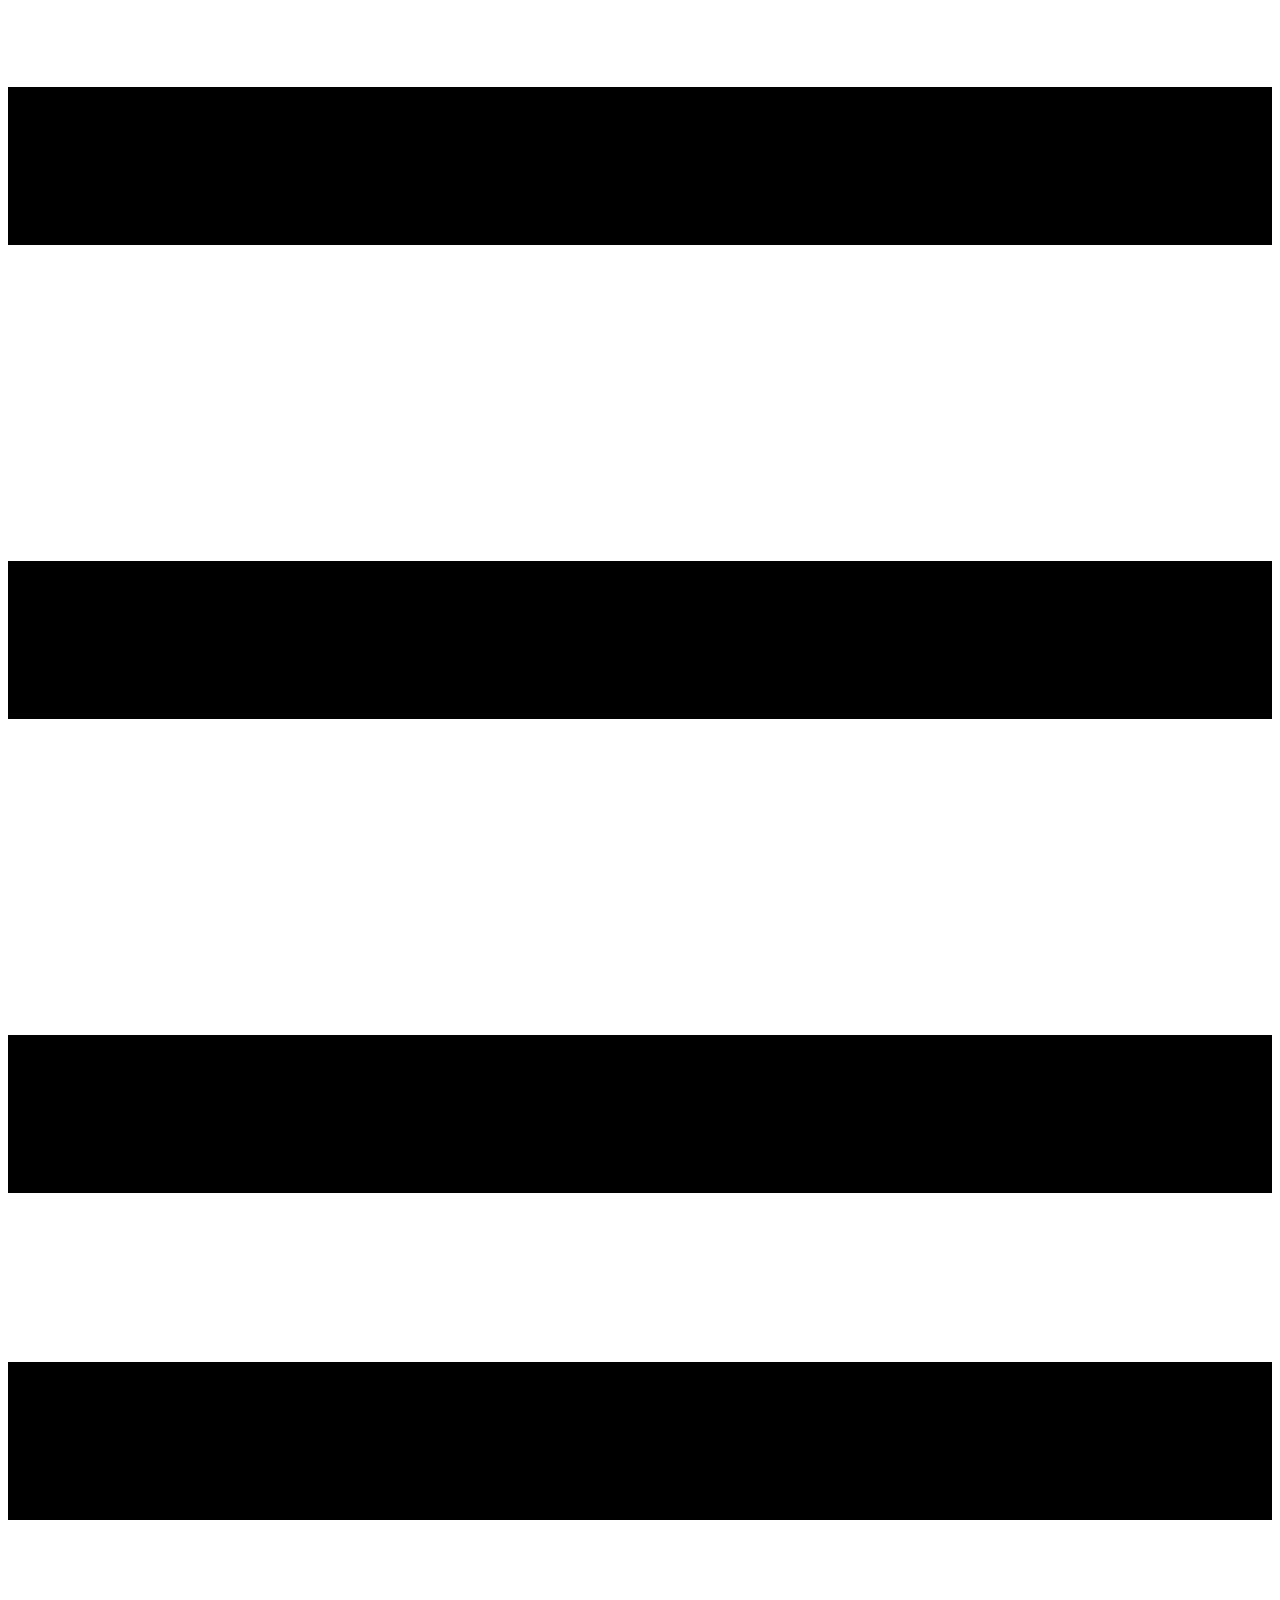
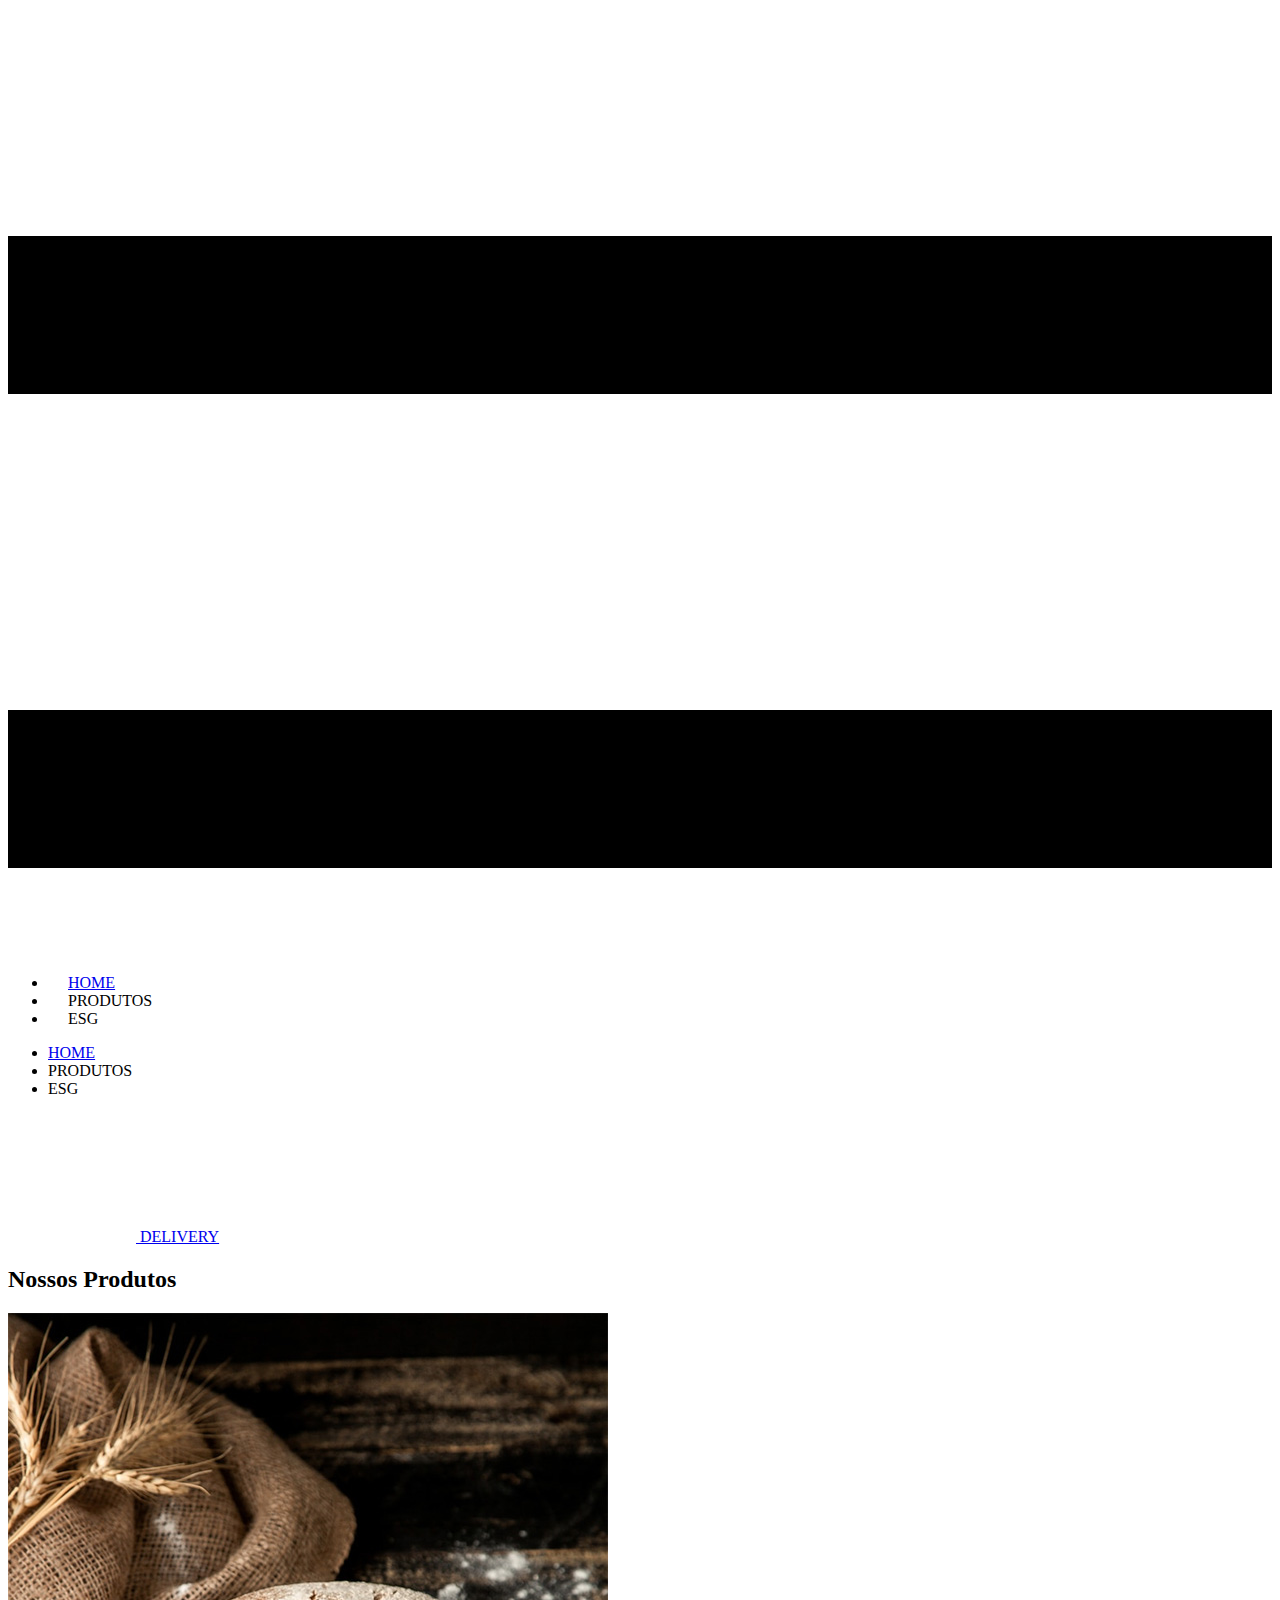
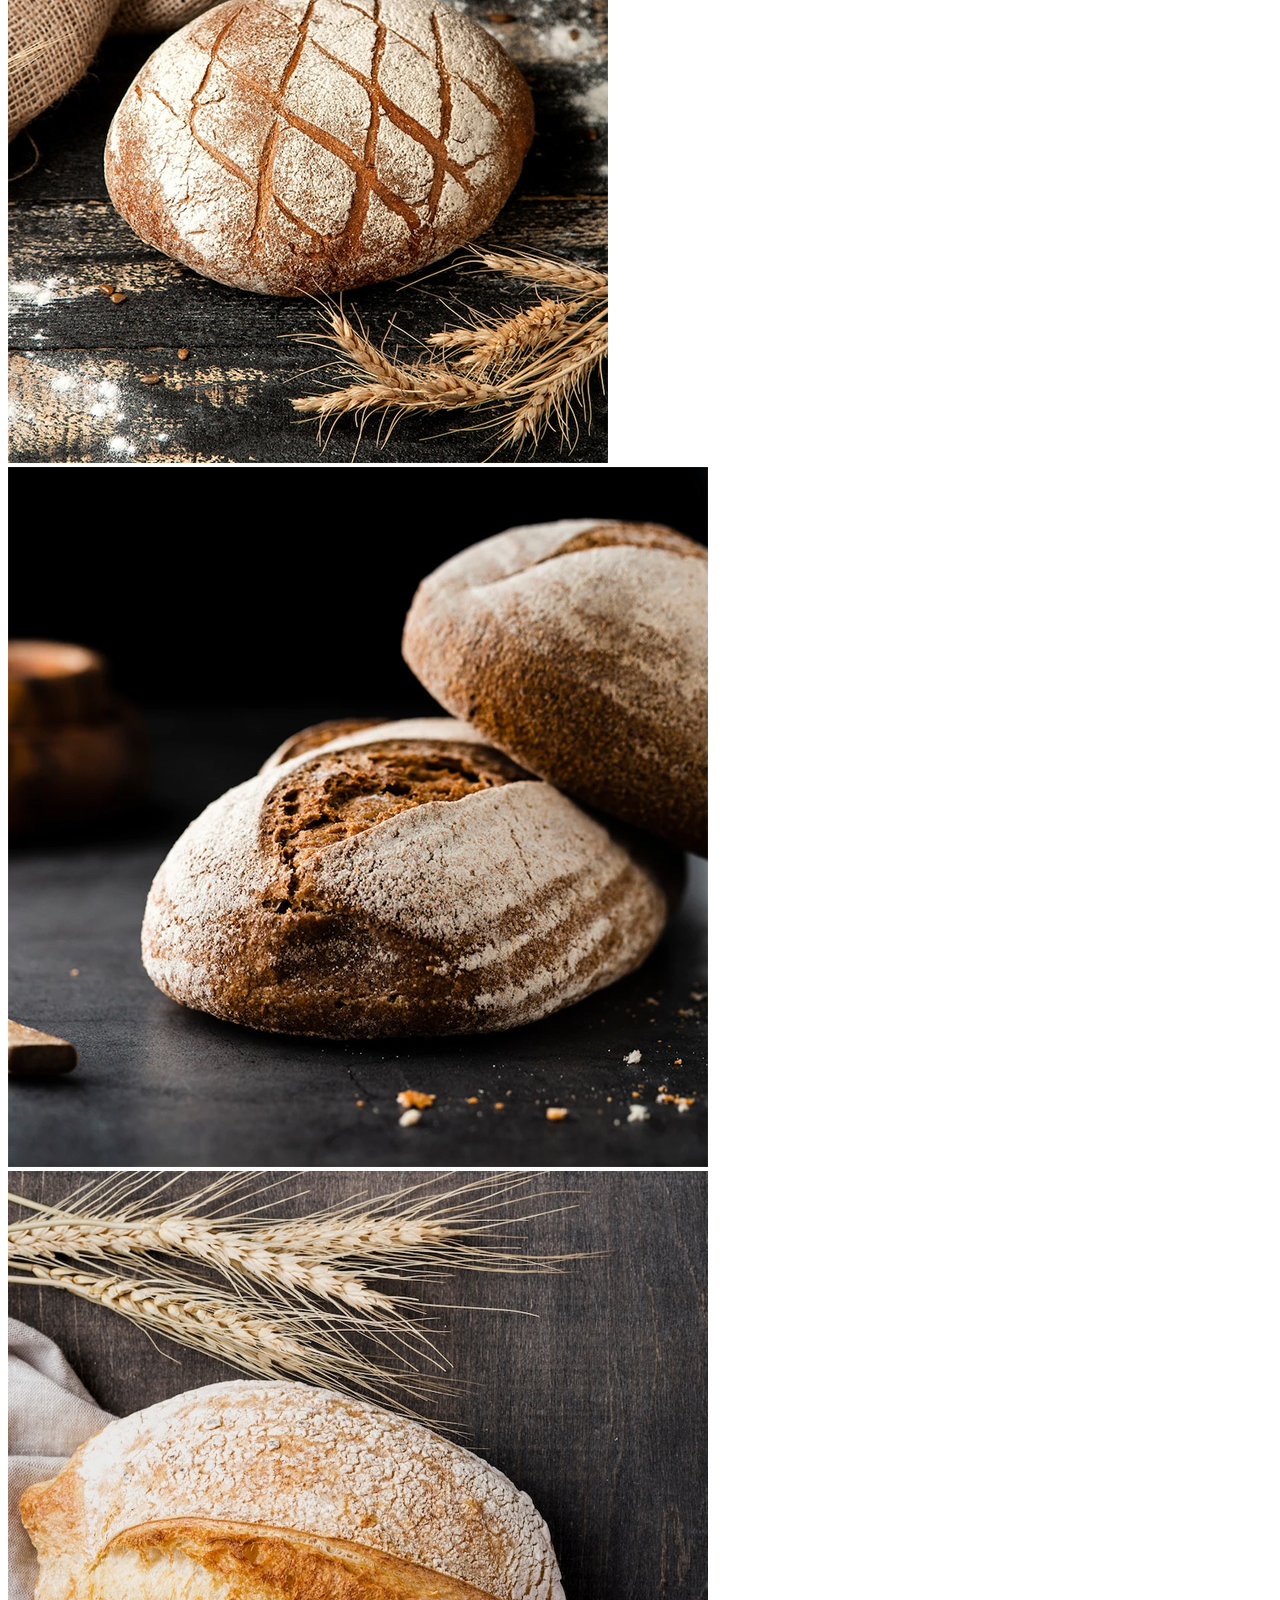
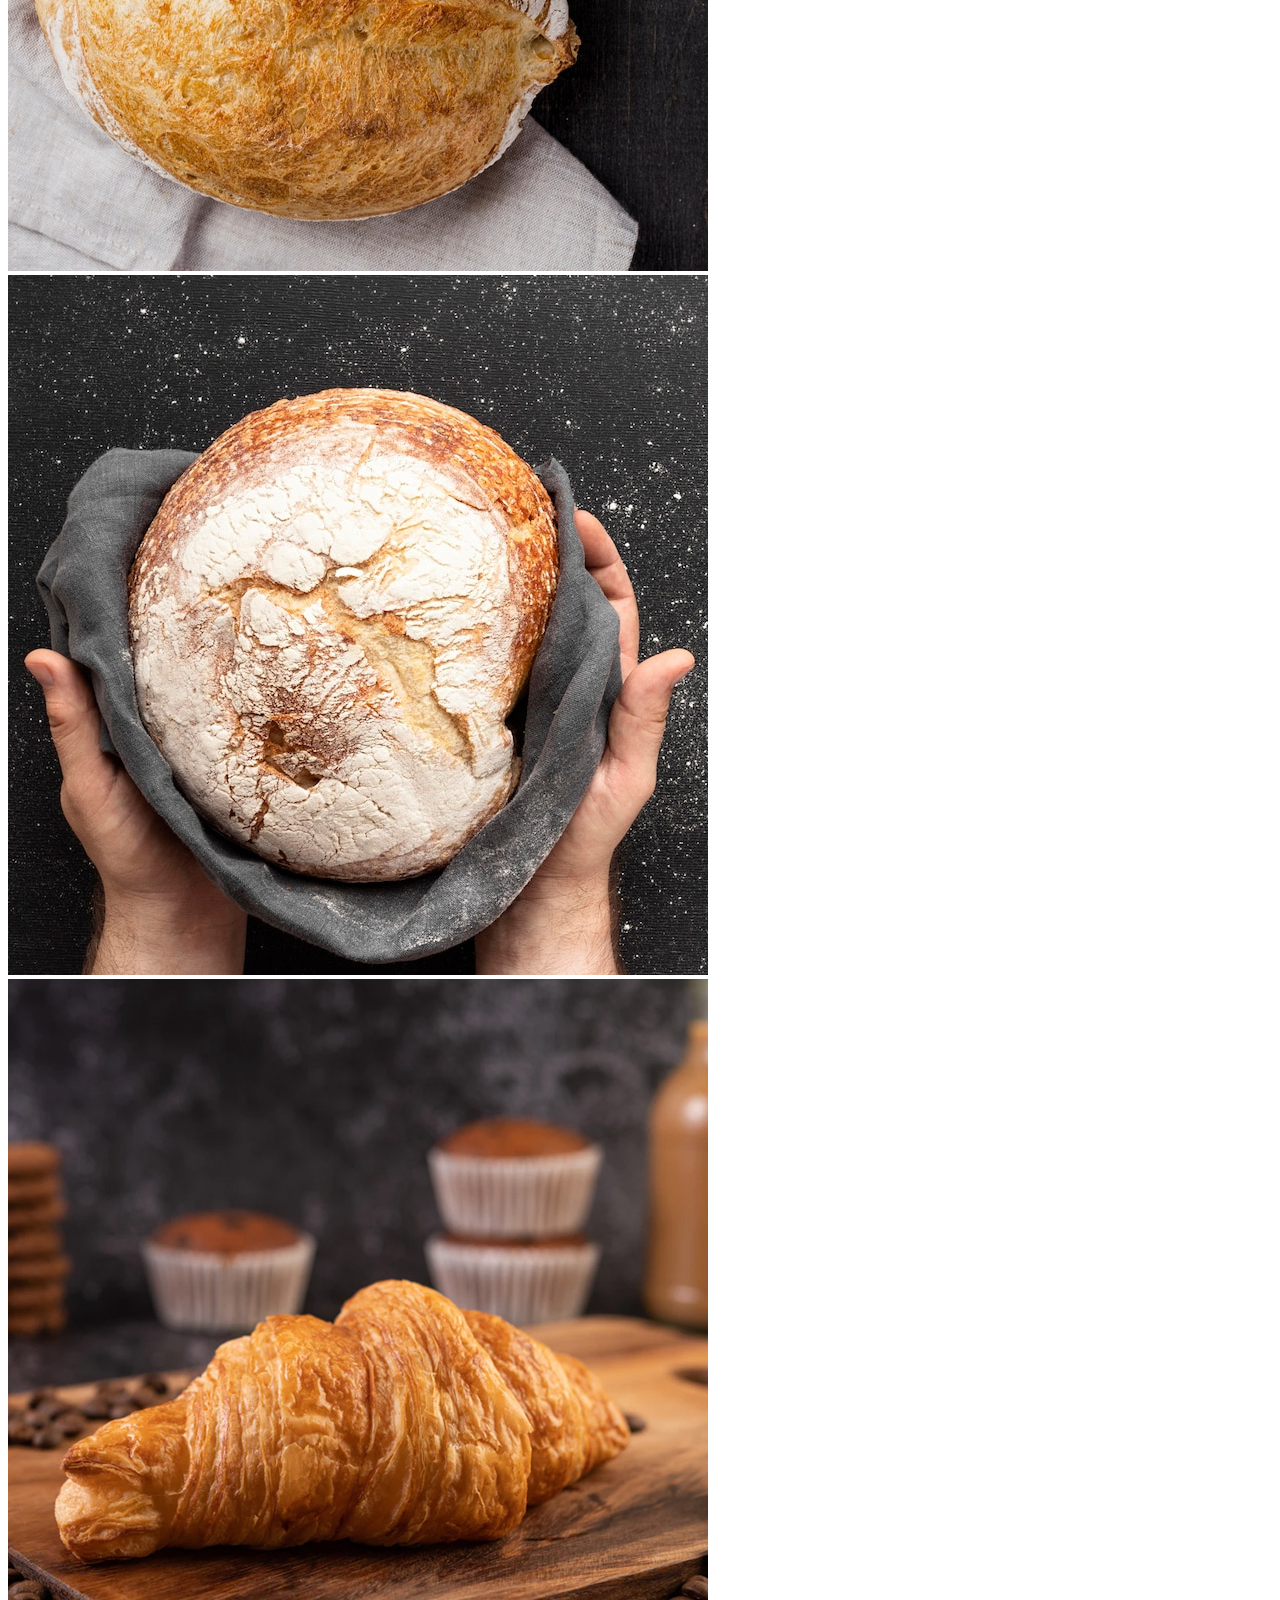
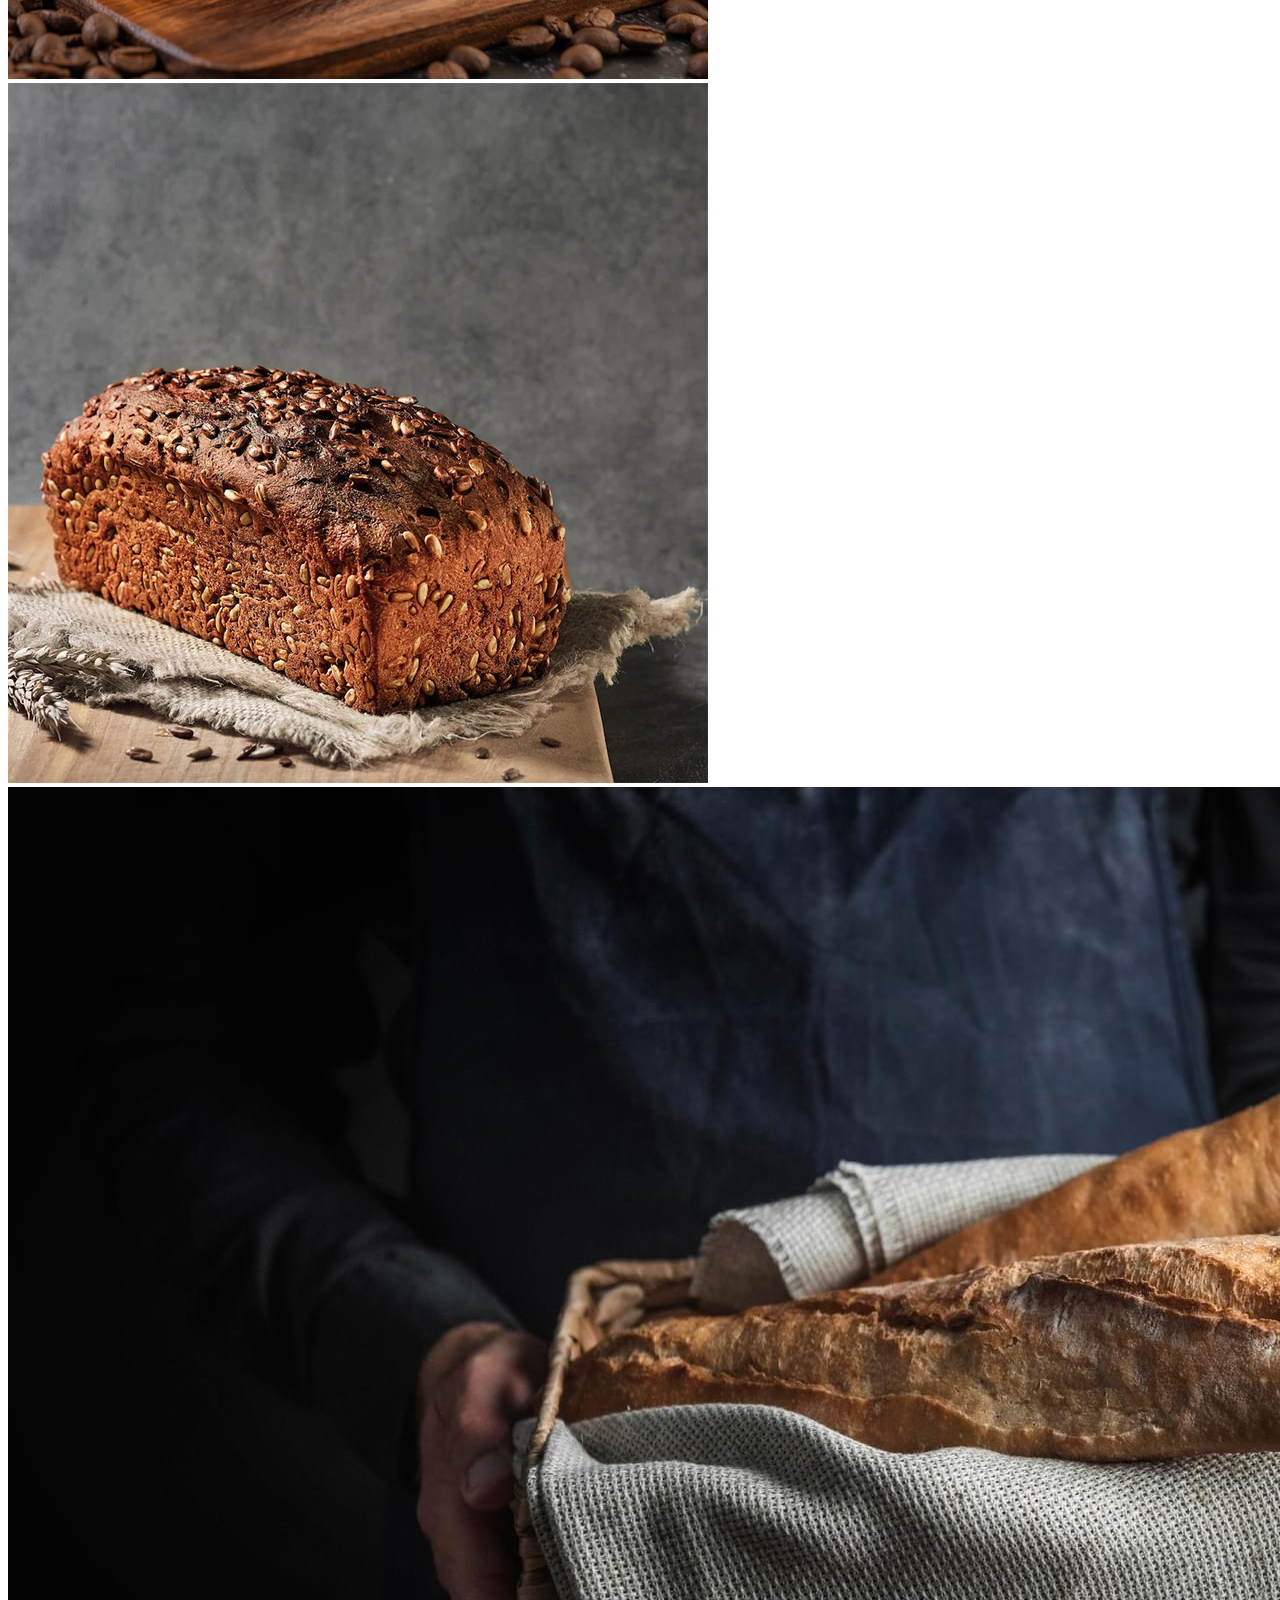
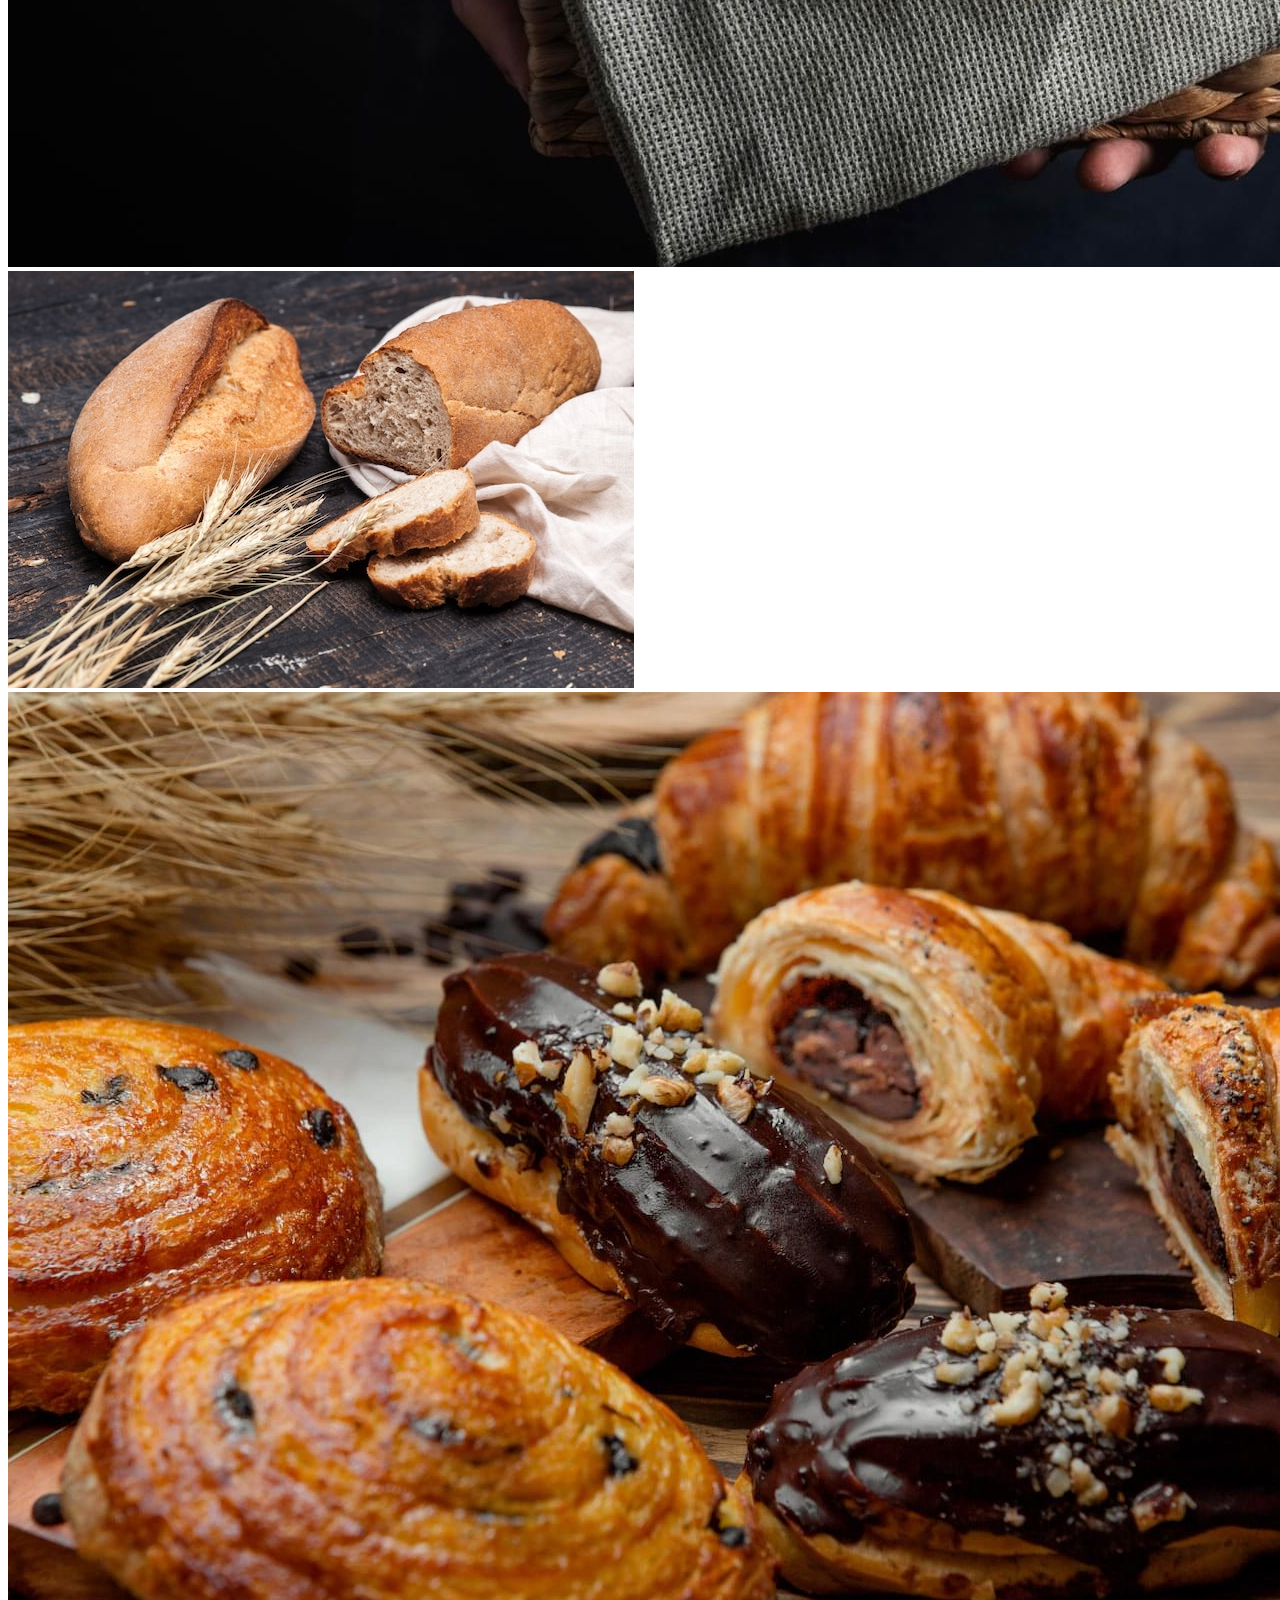
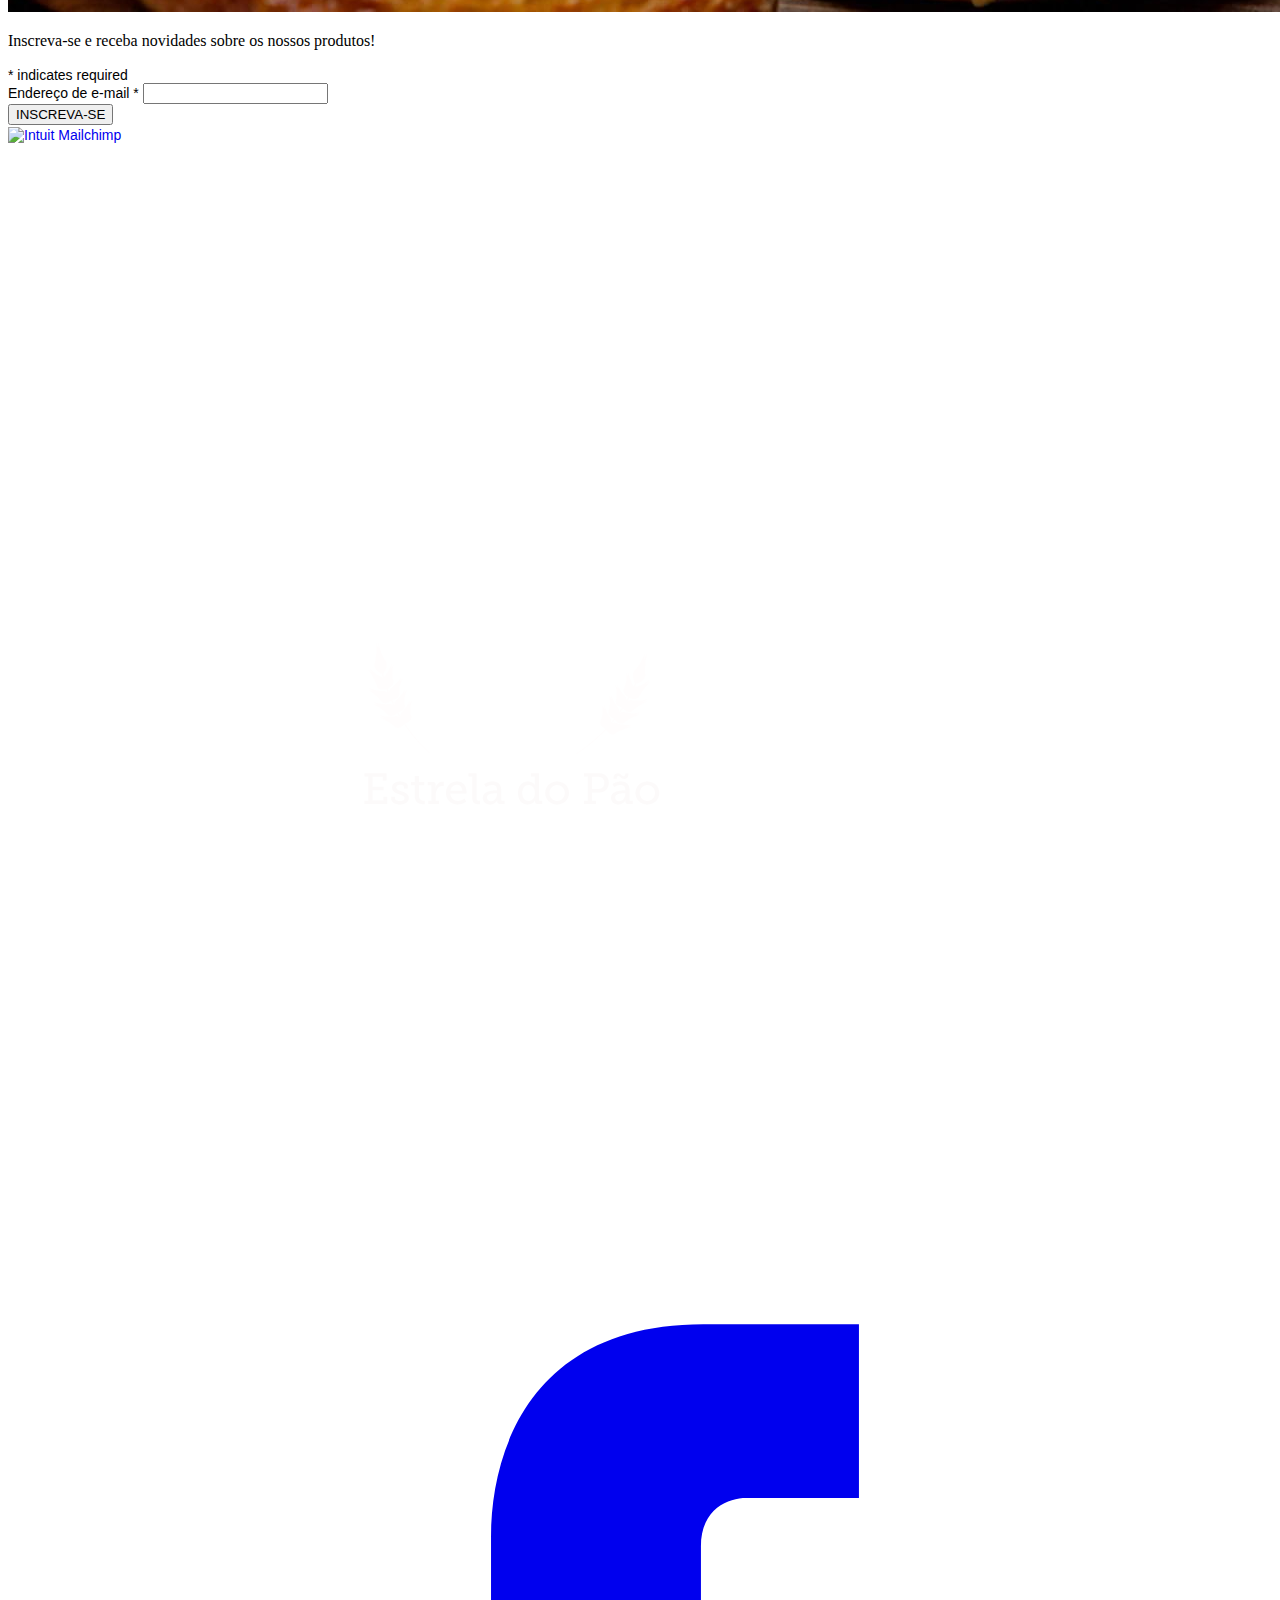
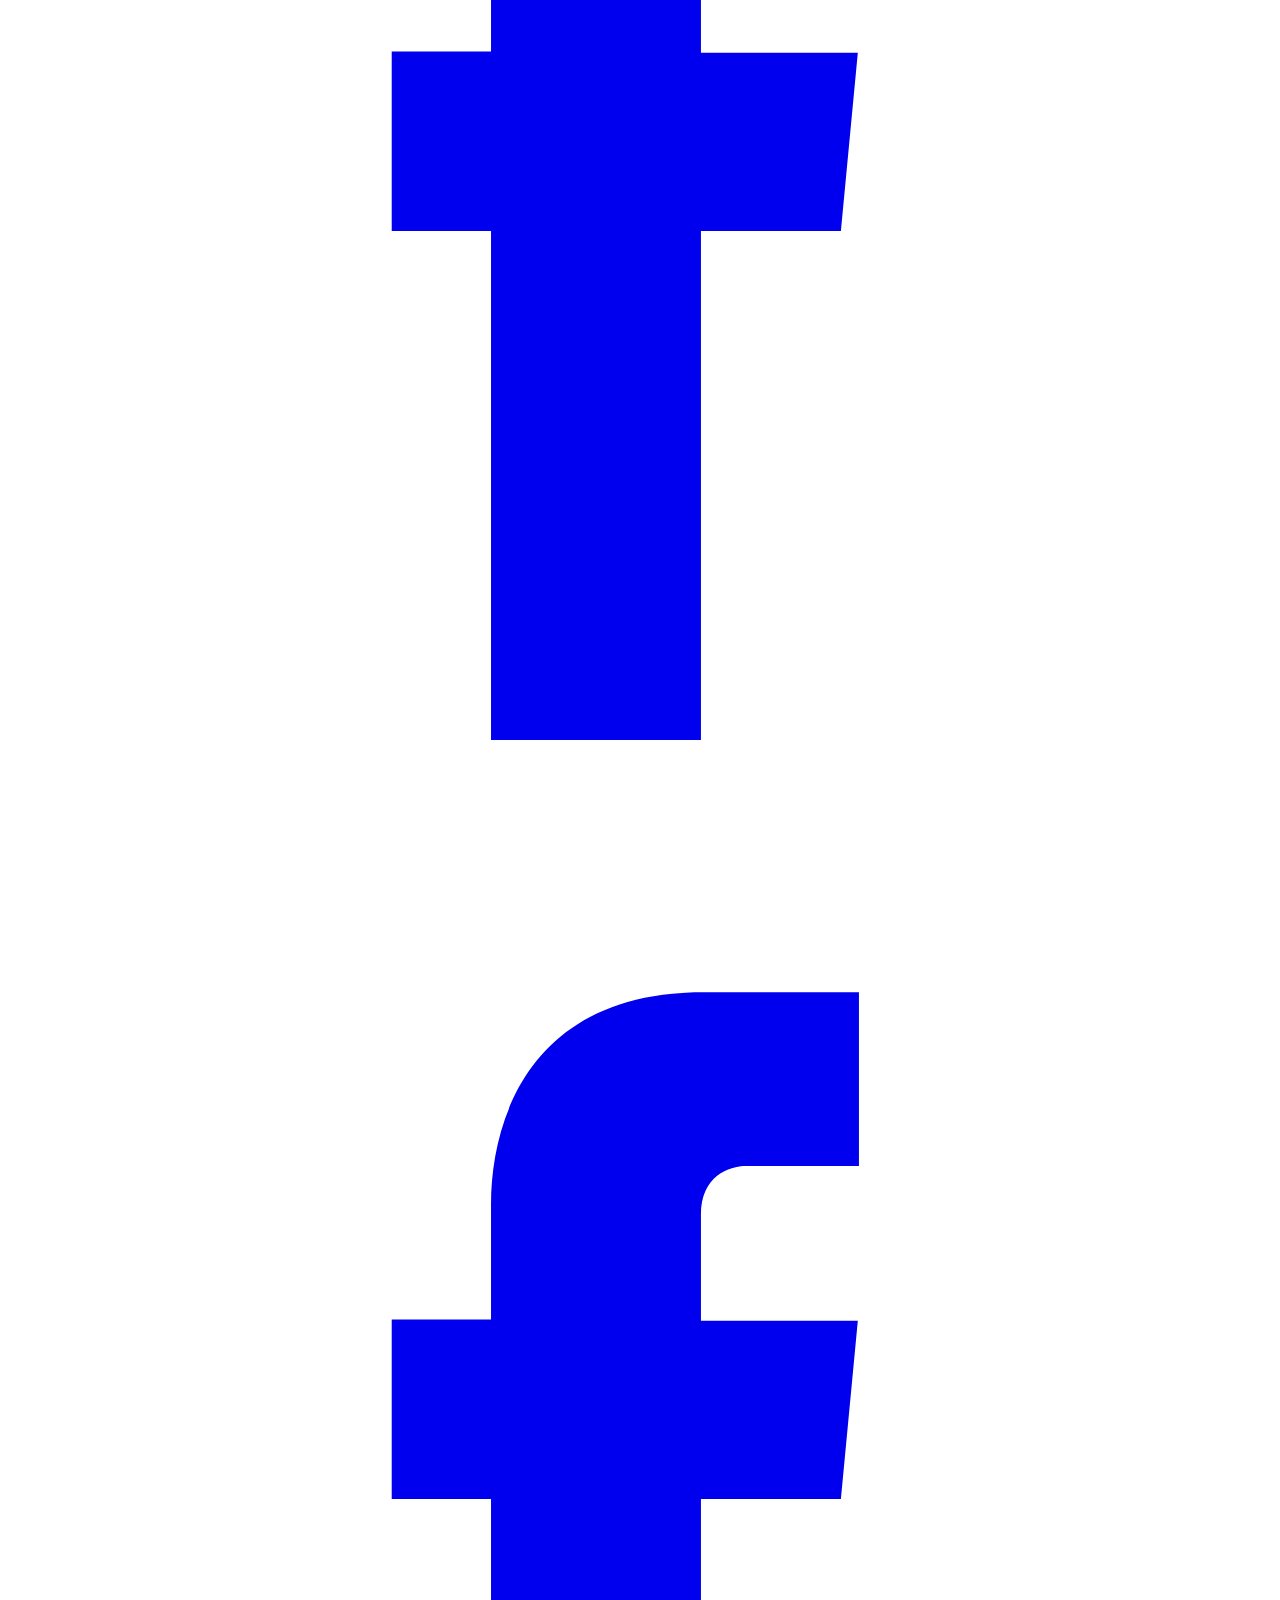
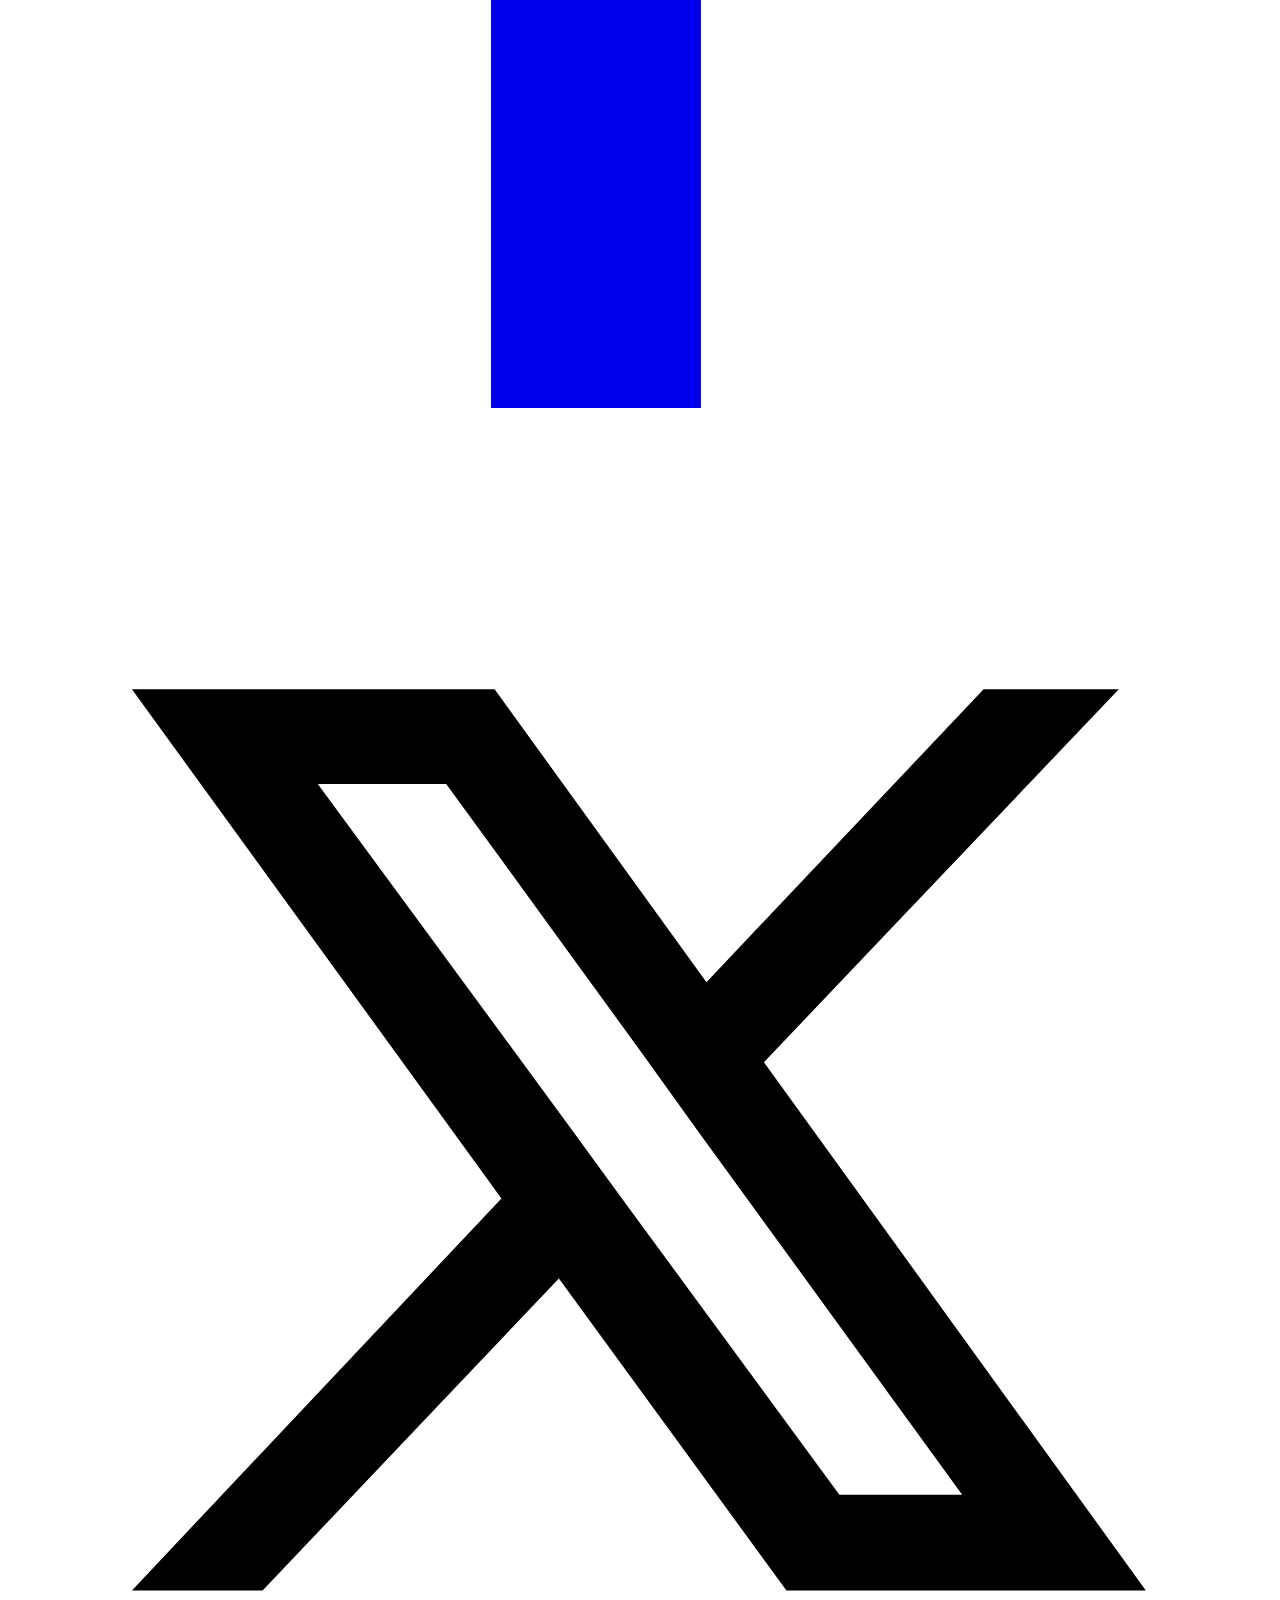
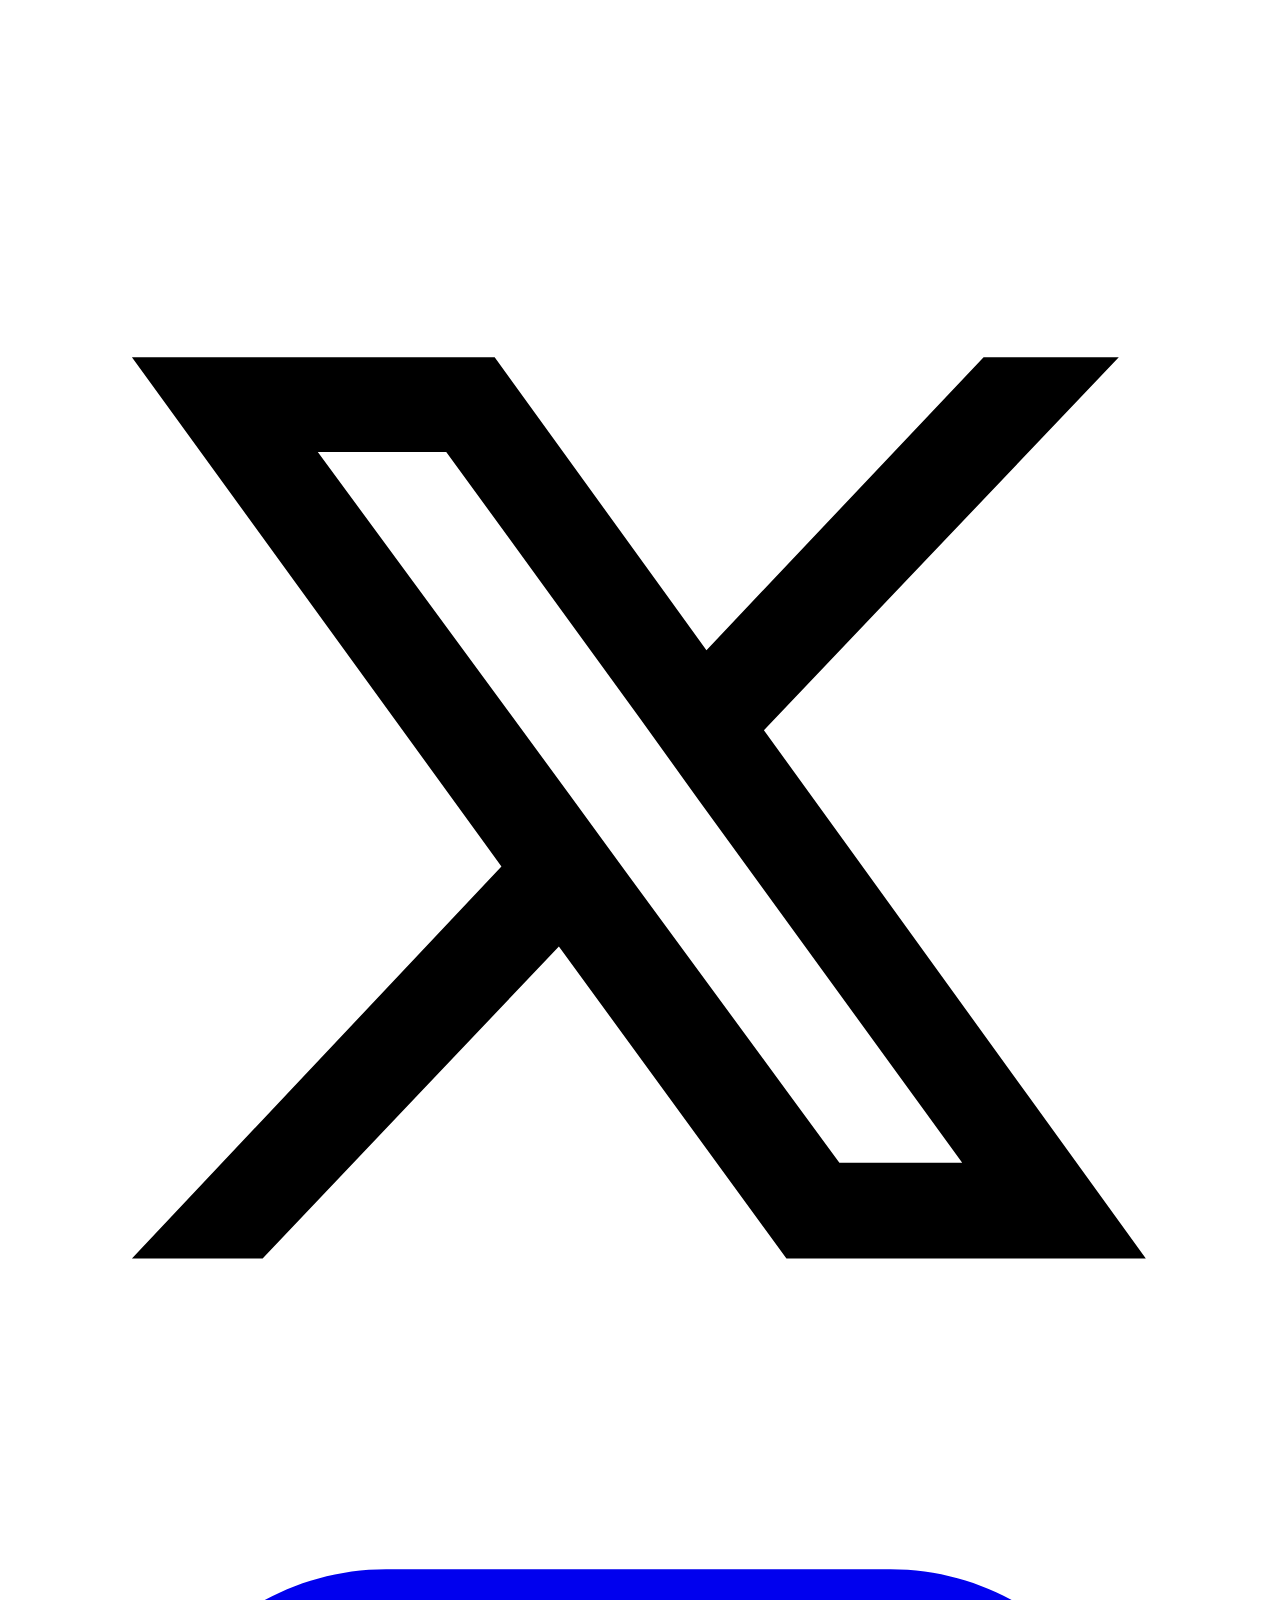
==== Produtos.html @ eae74246 "ajuste da v2" ====
<!DOCTYPE html>
<html style="font-size: 16px;" lang="pt"><head>
    <meta name="viewport" content="width=device-width, initial-scale=1.0">
    <meta charset="utf-8">
    <meta name="keywords" content="Nossos Produtos">
    <meta name="description" content="Nosso cardápio conta com produtos selecionados e de qualidade, trazendo sabores únicos e variedades para conquistar em todos os sentidos. ">
    <meta property="og:title" content="Produtos - Estrela do Pão">
    <meta property="og:description" content="Nosso cardápio conta com produtos selecionados e de qualidade, trazendo sabores únicos e variedades para conquistar em todos os sentidos. ">
    <meta property="og:image" content="images/commercial-8192681_1920.png">
    <title>Produtos - Estrela do Pão</title>
    <link rel="stylesheet" href="nicepage.css" media="screen">
<link rel="stylesheet" href="Produtos.css" media="screen">
    <script class="u-script" type="text/javascript" src="jquery.js" defer=""></script>
    <script class="u-script" type="text/javascript" src="nicepage.js" defer=""></script>
    <link id="u-theme-google-font" rel="stylesheet" href="https://fonts.googleapis.com/css?family=Roboto:100,100i,300,300i,400,400i,500,500i,700,700i,900,900i|Open+Sans:300,300i,400,400i,500,500i,600,600i,700,700i,800,800i">
    
    
    
    
    <script type="application/ld+json">{
		"@context": "http://schema.org",
		"@type": "Organization",
		"name": "Site1",
		"sameAs": [
				"https://facebook.com/name",
				"https://twitter.com/name",
				"https://instagram.com/name"
		]
}</script>
    <meta name="theme-color" content="#478ac9">
    <meta name="twitter:site" content="@">
    <meta name="twitter:card" content="summary_large_image">
    <meta name="twitter:title" content="Produtos - Estrela do Pão">
    <meta name="twitter:description" content="Site1">
    <meta property="og:type" content="website">
  <meta data-intl-tel-input-cdn-path="intlTelInput/"></head>
  <body data-path-to-root="./" data-include-products="false" class="u-body u-xl-mode" data-lang="pt"><header class="u-clearfix u-header u-header" id="sec-1e38"><div class="u-clearfix u-sheet u-sheet-1">
        <nav class="u-menu u-menu-one-level u-offcanvas u-menu-1" data-responsive-from="SM">
          <div class="menu-collapse" style="font-size: 1rem; letter-spacing: 0px; font-weight: 500;">
            <a class="u-button-style u-custom-active-border-color u-custom-active-color u-custom-border u-custom-border-color u-custom-borders u-custom-color u-custom-hover-border-color u-custom-hover-color u-custom-left-right-menu-spacing u-custom-padding-bottom u-custom-text-active-color u-custom-text-color u-custom-text-hover-color u-custom-top-bottom-menu-spacing u-nav-link u-text-active-palette-1-base u-text-custom-color-3 u-text-hover-palette-2-base" href="#" style="padding: 8px 0px; font-size: calc(1em + 28px);">
              <svg class="u-svg-link" viewBox="0 0 24 24"><use xmlns:xlink="http://www.w3.org/1999/xlink" xlink:href="#menu-hamburger"></use></svg>
              <svg class="u-svg-content" version="1.1" id="menu-hamburger" viewBox="0 0 16 16" x="0px" y="0px" xmlns:xlink="http://www.w3.org/1999/xlink" xmlns="http://www.w3.org/2000/svg"><g><rect y="1" width="16" height="2"></rect><rect y="7" width="16" height="2"></rect><rect y="13" width="16" height="2"></rect>
</g></svg>
            </a>
          </div>
          <div class="u-custom-menu u-nav-container">
            <ul class="u-nav u-spacing-2 u-unstyled u-nav-1"><li class="u-nav-item"><a class="u-active-custom-color-3 u-border-active-grey-90 u-border-hover-grey-50 u-button-style u-hover-palette-5-light-2 u-nav-link u-text-active-black u-text-grey-90 u-text-hover-grey-90 u-white" href="Página-Inicial.html" style="padding: 10px 20px;">HOME</a>
</li><li class="u-nav-item"><a class="u-active-custom-color-3 u-border-active-grey-90 u-border-hover-grey-50 u-button-style u-hover-palette-5-light-2 u-nav-link u-text-active-black u-text-grey-90 u-text-hover-grey-90 u-white" style="padding: 10px 20px;">PRODUTOS</a>
</li><li class="u-nav-item"><a class="u-active-custom-color-3 u-border-active-grey-90 u-border-hover-grey-50 u-button-style u-hover-palette-5-light-2 u-nav-link u-text-active-black u-text-grey-90 u-text-hover-grey-90 u-white" style="padding: 10px 2px 10px 20px;">ESG</a>
</li></ul>
          </div>
          <div class="u-custom-menu u-nav-container-collapse">
            <div class="u-container-style u-custom-color-3 u-inner-container-layout u-sidenav">
              <div class="u-inner-container-layout u-sidenav-overflow">
                <div class="u-menu-close"></div>
                <ul class="u-align-center-lg u-align-center-md u-align-center-xl u-align-left-sm u-align-left-xs u-nav u-popupmenu-items u-unstyled u-nav-2"><li class="u-nav-item"><a class="u-button-style u-nav-link" href="Página-Inicial.html">HOME</a>
</li><li class="u-nav-item"><a class="u-button-style u-nav-link">PRODUTOS</a>
</li><li class="u-nav-item"><a class="u-button-style u-nav-link">ESG</a>
</li></ul>
              </div>
            </div>
            <div class="u-black u-menu-overlay u-opacity u-opacity-40"></div>
          </div>
        </nav>
        <a href="tel:+12345678910" class="u-active-custom-color-4 u-align-center u-border-none u-btn u-button-style u-hover-custom-color-4 u-palette-2-base u-text-active-white u-btn-1"><span class="u-file-icon u-icon u-text-white"><img src="images/5637217-6e80303e.png" alt=""></span>&nbsp;DELIVERY 
        </a>
        <div class="u-hidden-sm u-hidden-xs u-image u-image-circle u-image-contain u-preserve-proportions u-image-1" alt="" data-image-width="1000" data-image-height="1000"></div>
      </div></header>
    <section class="u-align-center u-clearfix u-container-align-center u-custom-color-3 u-section-1" id="sec-326a">
      <div class="u-expanded-width u-shape u-shape-rectangle u-white u-shape-1"></div>
      <div class="u-align-center u-container-align-center-lg u-container-align-center-md u-container-align-center-sm u-container-align-center-xs u-container-style u-group u-shape-rectangle u-group-1">
        <div class="u-container-layout u-valign-middle-lg u-valign-middle-md u-valign-middle-sm u-valign-middle-xs">
          <h2 class="u-align-center u-text u-text-body-color u-text-1" data-animation-name="customAnimationIn" data-animation-duration="1500">Nossos Produtos</h2>
        </div>
      </div>
      <div class="u-gallery u-layout-grid u-lightbox u-show-text-on-hover u-gallery-1">
        <div class="u-gallery-inner u-gallery-inner-1">
          <div class="u-effect-fade u-effect-hover-zoom u-gallery-item u-shape-rectangle">
            <div class="u-back-slide" data-image-width="600" data-image-height="750">
              <img class="u-back-image u-expanded" src="images/rre.jpg" alt="">
            </div>
            <div class="u-over-slide u-shading u-over-slide-1"></div>
          </div>
          <div class="u-effect-fade u-effect-hover-zoom u-gallery-item u-shape-rectangle" data-image-width="600" data-image-height="750">
            <div class="u-back-slide" data-image-width="700" data-image-height="700">
              <img class="u-back-image u-expanded" src="images/j.jpg" alt="">
            </div>
            <div class="u-over-slide u-shading u-over-slide-2"></div>
          </div>
          <div class="u-effect-fade u-effect-hover-zoom u-gallery-item u-shape-rectangle">
            <div class="u-back-slide" data-image-width="700" data-image-height="700">
              <img class="u-back-image u-expanded" src="images/trrt.jpg" alt="">
            </div>
            <div class="u-over-slide u-shading u-over-slide-3"></div>
          </div>
          <div class="u-effect-fade u-effect-hover-zoom u-gallery-item u-shape-rectangle">
            <div class="u-back-slide" data-image-width="700" data-image-height="700">
              <img class="u-back-image u-expanded" src="images/gh.jpg" alt="">
            </div>
            <div class="u-over-slide u-shading u-over-slide-4"></div>
          </div>
          <div class="u-effect-fade u-effect-hover-zoom u-gallery-item u-shape-rectangle">
            <div class="u-back-slide" data-image-width="700" data-image-height="700">
              <img class="u-back-image u-expanded" src="images/ghghe4.jpg" alt="">
            </div>
            <div class="u-over-slide u-shading u-over-slide-5"></div>
          </div>
          <div class="u-effect-fade u-effect-hover-zoom u-gallery-item u-shape-rectangle">
            <div class="u-back-slide" data-image-width="700" data-image-height="700">
              <img class="u-back-image u-expanded" src="images/1.jpg" alt="">
            </div>
            <div class="u-over-slide u-shading u-over-slide-6"></div>
          </div>
          <div class="u-effect-fade u-effect-hover-zoom u-gallery-item u-shape-rectangle">
            <div class="u-back-slide" data-image-width="1920" data-image-height="1080">
              <img class="u-back-image u-expanded" src="images/medium-shot-person-holding-bread.jpg" alt="">
            </div>
            <div class="u-over-slide u-shading u-over-slide-7"></div>
          </div>
          <div class="u-effect-fade u-effect-hover-zoom u-gallery-item u-shape-rectangle">
            <div class="u-back-slide" data-image-width="626" data-image-height="417">
              <img class="u-back-image u-expanded" src="images/rustic-bread-wood-table-dark-wooden-background_155003-1681.jpg" alt="">
            </div>
            <div class="u-over-slide u-shading u-over-slide-8"></div>
          </div>
          <div class="u-effect-fade u-effect-hover-zoom u-gallery-item u-shape-rectangle">
            <div class="u-back-slide" data-image-width="1380" data-image-height="920">
              <img class="u-back-image u-expanded" src="images/b1182e8f-cee4-f571-00ff-b553b7f96898.jpg" alt="">
            </div>
            <div class="u-over-slide u-shading u-over-slide-9">
            </div>
          </div>
        </div>
      </div>
    </section>
    <section class="u-align-center u-clearfix u-white u-section-2" id="carousel_8164">
      <div class="u-clearfix u-sheet u-sheet-1">
        <p class="u-align-center u-text u-text-1" data-animation-name="customAnimationIn" data-animation-duration="1500">Inscreva-se e receba novidades sobre os nossos produtos! </p>
        <div class="u-clearfix u-custom-html u-expanded-width-xs u-white u-custom-html-1">
          <div id="mc_embed_shell">
            <link href="//cdn-images.mailchimp.com/embedcode/classic-061523.css" rel="stylesheet" type="text/css">
            <style type="text/css"> #mc_embed_signup{background:#fff; false;clear:left; font:14px Helvetica,Arial,sans-serif; width: 600px;}
        /* Add your own Mailchimp form style overrides in your site stylesheet or in this style block.
           We recommend moving this block and the preceding CSS link to the HEAD of your HTML file. */ </style>
            <div id="mc_embed_signup">
              <form action="https://gmail.us18.list-manage.com/subscribe/post?u=96658a1dd338f4e5eb39b3546&amp;id=4eb9270708&amp;f_id=005716e7f0" method="post" id="mc-embedded-subscribe-form" name="mc-embedded-subscribe-form" class="validate" target="_blank">
                <div id="mc_embed_signup_scroll">
                  <h2></h2>
                  <div class="indicates-required">
                    <span class="asterisk">*</span> indicates required
                  </div>
                  <div class="mc-field-group">
                    <label for="mce-EMAIL">Endereço de e-mail <span class="asterisk">*</span>
                    </label>
                    <input type="email" name="EMAIL" class="email required" id="mce-EMAIL" required="" value="">
                    <span id="mce-EMAIL-HELPERTEXT" class="helper_text"></span>
                  </div>
                  <div id="mce-responses" class="clear foot">
                    <div class="response" id="mce-error-response" style="display: none;"></div>
                    <div class="response" id="mce-success-response" style="display: none;"></div>
                  </div>
                  <div aria-hidden="true" style="position: absolute; left: -5000px;"> /* real people should not fill this in and expect good things - do not remove this or risk form bot signups */ <input type="text" name="b_96658a1dd338f4e5eb39b3546_4eb9270708" tabindex="-1" value="">
                  </div>
                  <div class="optionalParent">
                    <div class="clear foot">
                      <input type="submit" name="subscribe" id="mc-embedded-subscribe" class="button" value="INSCREVA-SE">
                      <p style="margin: 0px auto;">
                        <a href="http://eepurl.com/iNaRdI" title="Mailchimp - email marketing made easy and fun">
                          <span style="display: inline-block; background-color: transparent; border-radius: 4px;">
                            <img class="refferal_badge" src="https://digitalasset.intuit.com/render/content/dam/intuit/mc-fe/en_us/images/intuit-mc-rewards-text-dark.svg" alt="Intuit Mailchimp" style="width: 220px; height: 40px; display: flex; padding: 2px 0px; justify-content: center; align-items: center;">
                          </span>
                        </a>
                      </p>
                    </div>
                  </div>
                </div>
              </form>
            </div>
          </div>
        </div>
      </div>
    </section>
    
    
    
    <footer class="u-align-center u-clearfix u-footer u-grey-80 u-footer" id="sec-c714"><div class="u-clearfix u-sheet u-sheet-1">
        <img class="u-image u-image-contain u-image-round u-preserve-proportions u-radius u-image-1" alt="" data-image-width="1000" data-image-height="1000" src="images/IMG_5977.PNG">
        <div class="u-social-icons u-spacing-10 u-social-icons-1">
          <a class="u-social-url" title="facebook" target="_blank" href="https://facebook.com/name"><span class="u-icon u-social-facebook u-social-icon u-text-white u-icon-1"><svg class="u-svg-link" preserveAspectRatio="xMidYMin slice" viewBox="0 0 112 112" style=""><use xmlns:xlink="http://www.w3.org/1999/xlink" xlink:href="#svg-3b12"></use></svg><svg class="u-svg-content" viewBox="0 0 112 112" x="0" y="0" id="svg-3b12"><path fill="currentColor" d="M75.5,28.8H65.4c-1.5,0-4,0.9-4,4.3v9.4h13.9l-1.5,15.8H61.4v45.1H42.8V58.3h-8.8V42.4h8.8V32.2
c0-7.4,3.4-18.8,18.8-18.8h13.8v15.4H75.5z"></path></svg></span>
          </a>
          <a class="u-social-url" title="twitter" target="_blank" href="https://twitter.com/name"><span class="u-icon u-social-icon u-social-twitter u-text-white u-icon-2"><svg class="u-svg-link" preserveAspectRatio="xMidYMin slice" viewBox="0 0 112.2 112.2" style=""><use xmlns:xlink="http://www.w3.org/1999/xlink" xlink:href="#svg-54c3"></use></svg><svg class="u-svg-content" viewBox="0 0 112.2 112.2" x="0px" y="0px" id="svg-54c3"><path d="M67.1,49.1L98.6,16h-12L62,42L43.2,16H11l32.8,45.2L11,96h11.6l26.3-27.7L69.1,96H101L67.1,49.1z M55,61.9l-5.1-7L27.5,24.4
	h11.4l17.3,23.8l5.1,7.1l23.4,32.2H73.8L55,61.9z"></path></svg></span>
          </a>
          <a class="u-social-url" title="instagram" target="_blank" href="https://instagram.com/name"><span class="u-icon u-social-icon u-social-instagram u-text-white u-icon-3"><svg class="u-svg-link" preserveAspectRatio="xMidYMin slice" viewBox="0 0 112 112" style=""><use xmlns:xlink="http://www.w3.org/1999/xlink" xlink:href="#svg-e8c1"></use></svg><svg class="u-svg-content" viewBox="0 0 112 112" x="0" y="0" id="svg-e8c1"><path fill="currentColor" d="M55.9,32.9c-12.8,0-23.2,10.4-23.2,23.2s10.4,23.2,23.2,23.2s23.2-10.4,23.2-23.2S68.7,32.9,55.9,32.9z
	 M55.9,69.4c-7.4,0-13.3-6-13.3-13.3c-0.1-7.4,6-13.3,13.3-13.3s13.3,6,13.3,13.3C69.3,63.5,63.3,69.4,55.9,69.4z"></path><path fill="currentColor" d="M78.2,11H33.5C21,11,10.8,21.3,10.8,33.7v44.7c0,12.6,10.2,22.8,22.7,22.8h44.7c12.6,0,22.7-10.2,22.7-22.7
	V33.7C100.8,21.1,90.6,11,78.2,11z M91,78.4c0,7.1-5.8,12.8-12.8,12.8H33.5c-7.1,0-12.8-5.8-12.8-12.8V33.7
	c0-7.1,5.8-12.8,12.8-12.8h44.7c7.1,0,12.8,5.8,12.8,12.8V78.4z"></path></svg></span>
          </a>
        </div>
        <p class="u-align-justify u-text u-text-1"> Site desenvolvido como trabalho acadêmico da disciplina de&nbsp;Marketing Analytics, pelos alunos do curso de Publicidade e Propaganda da Faculdade Integrada Hélio Alonso - FACHA. </p>
        <div class="u-list u-list-1">
          <div class="u-repeater u-repeater-1">
            <div class="u-container-style u-list-item u-repeater-item">
              <div class="u-container-layout u-similar-container u-container-layout-1">
                <a href="Página-Inicial.html" class="u-border-active-custom-color-3 u-border-hover-custom-color-3 u-btn u-button-style u-custom-item u-none u-text-hover-custom-color-3 u-text-white u-btn-1">Home</a>
              </div>
            </div>
            <div class="u-container-style u-list-item u-repeater-item">
              <div class="u-container-layout u-similar-container u-container-layout-2">
                <a href="Página-Inicial.html#sec-db1c" class="u-border-active-custom-color-3 u-border-hover-custom-color-3 u-btn u-button-style u-custom-item u-none u-text-hover-custom-color-3 u-text-white u-btn-2">Quem somos</a>
              </div>
            </div>
            <div class="u-container-style u-list-item u-repeater-item">
              <div class="u-container-layout u-similar-container u-container-layout-3">
                <a href="Produtos.html" class="u-border-active-custom-color-3 u-border-hover-custom-color-3 u-btn u-button-style u-custom-item u-none u-text-hover-custom-color-3 u-text-white u-btn-3">Produtos</a>
              </div>
            </div>
            <div class="u-container-style u-list-item u-repeater-item">
              <div class="u-container-layout u-similar-container u-container-layout-4">
                <a href="ESG.html" class="u-border-active-custom-color-3 u-border-hover-custom-color-3 u-btn u-button-style u-custom-item u-none u-text-hover-custom-color-3 u-text-white u-btn-4">ESG</a>
              </div>
            </div>
            <div class="u-container-style u-list-item u-repeater-item">
              <div class="u-container-layout u-similar-container u-container-layout-5">
                <a href="Equipe.html" class="u-border-active-custom-color-3 u-border-hover-custom-color-3 u-btn u-button-style u-custom-item u-none u-text-hover-custom-color-3 u-text-white u-btn-5">Equipe do Site</a>
              </div>
            </div>
          </div>
        </div>
      </div></footer>
    <section class="u-backlink u-clearfix u-grey-80">
      <a class="u-link" href="https://nicepage.com/templates" target="_blank">
        <span>Template</span>
      </a>
      <p class="u-text">
        <span>created with</span>
      </p>
      <a class="u-link" href="" target="_blank">
        <span>Website Builder Software</span>
      </a>. 
    </section>
  
</body></html>
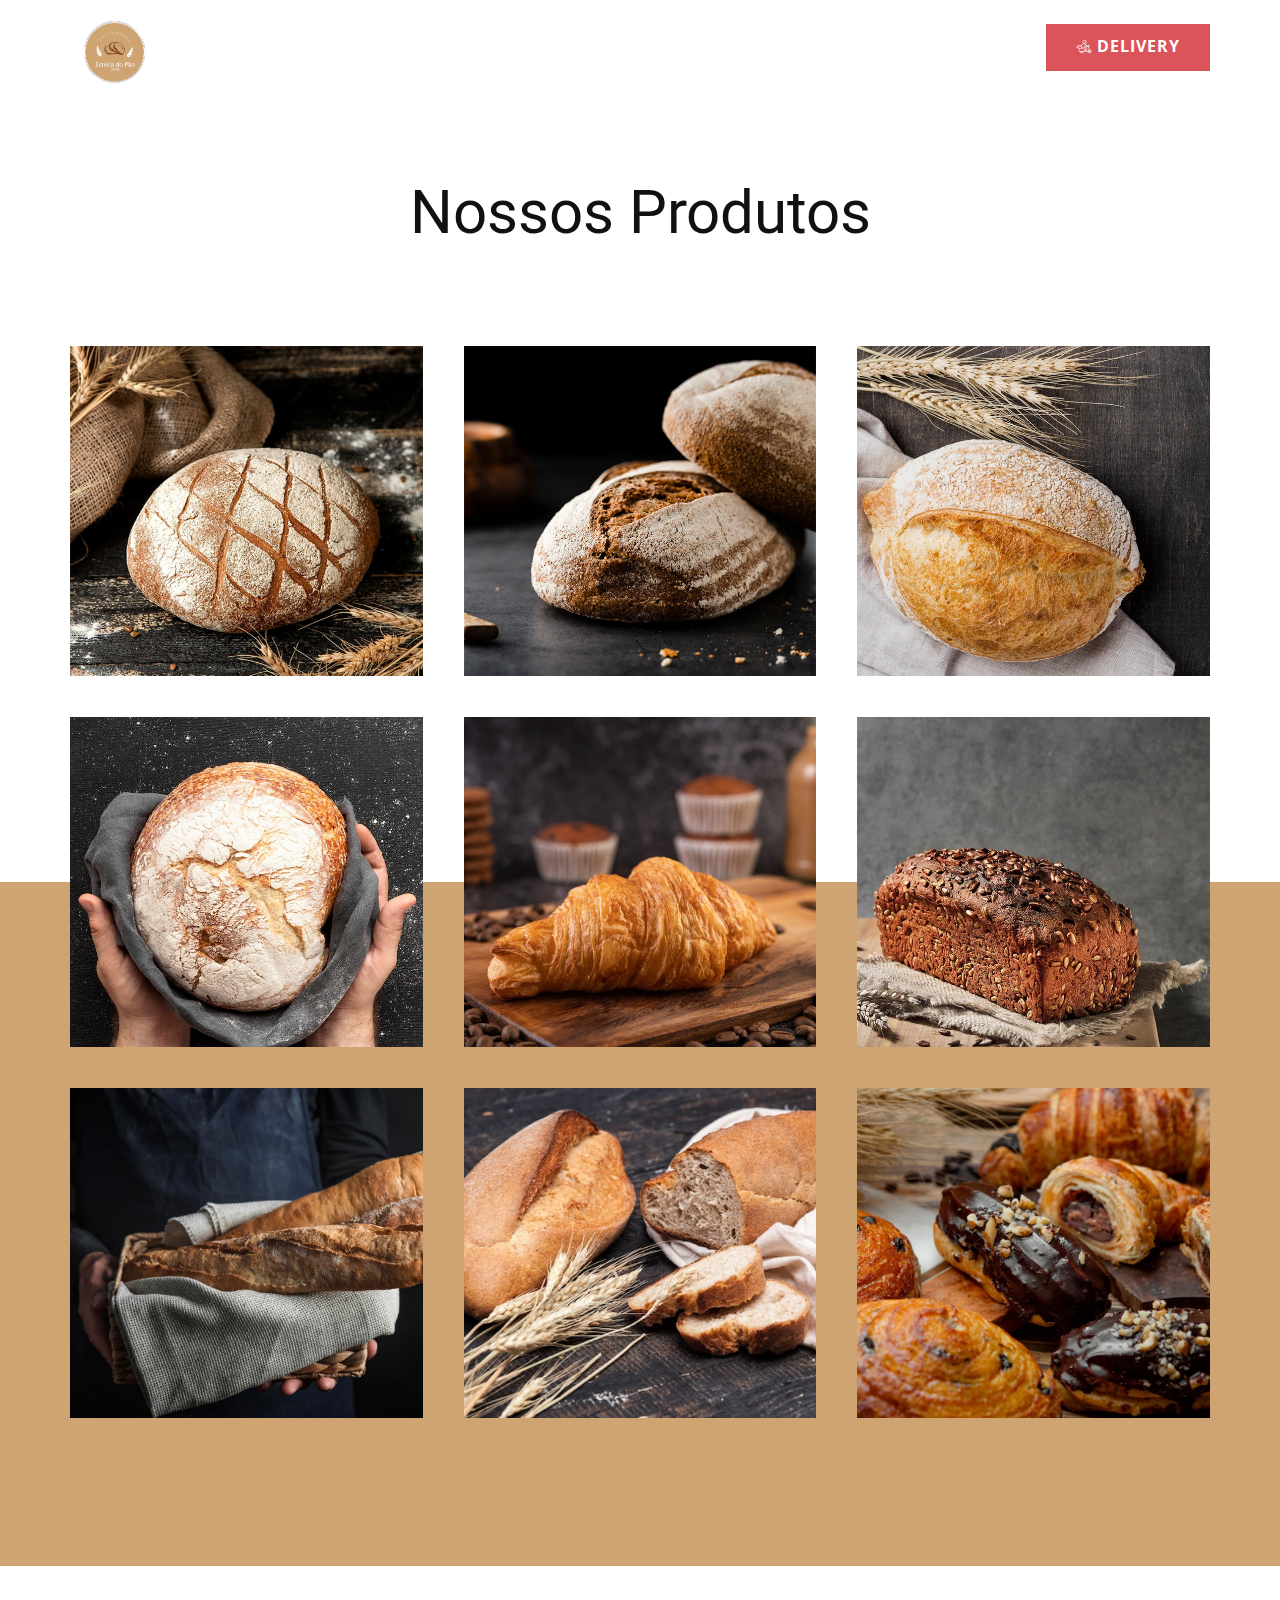
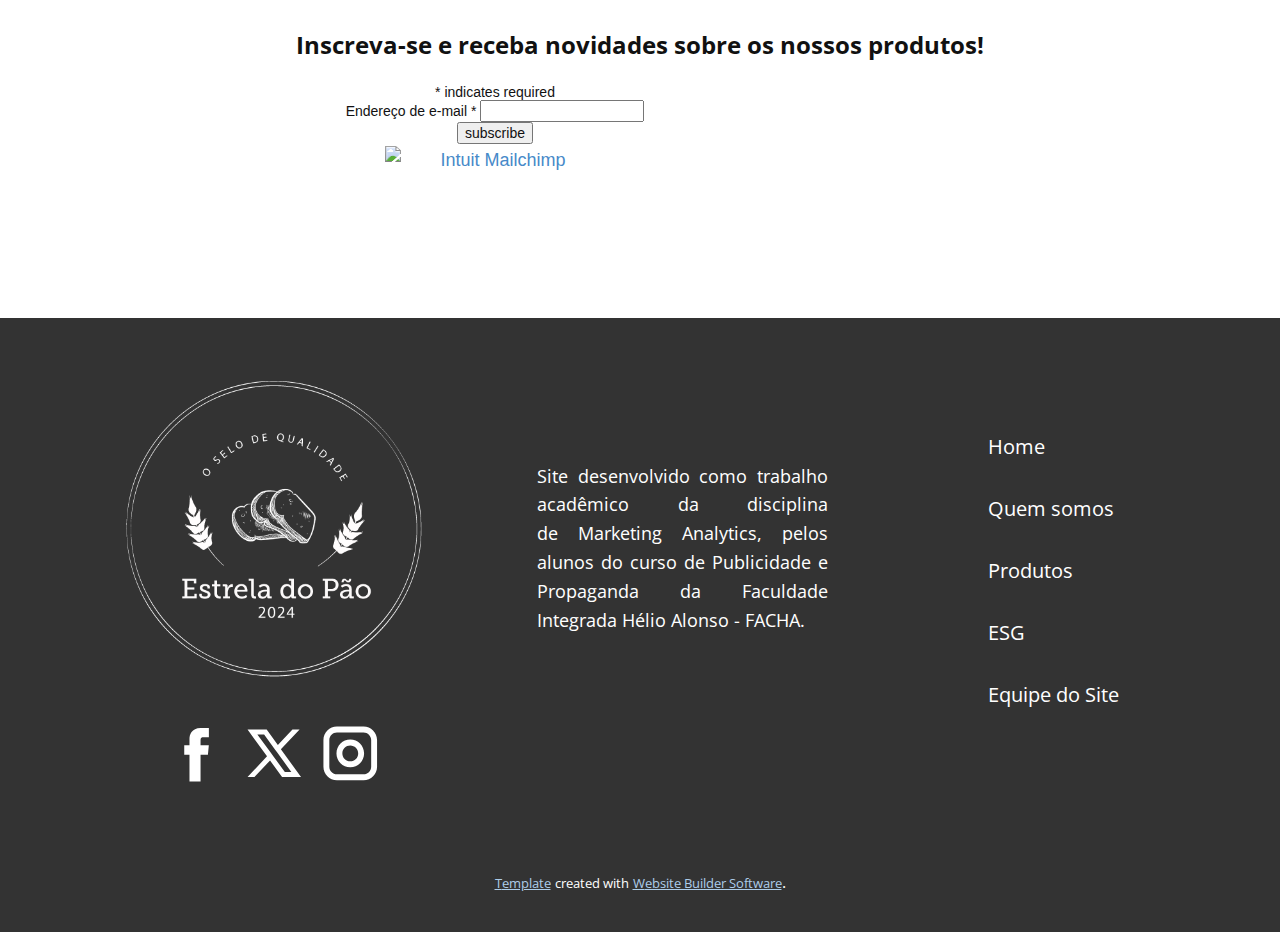
==== commit 9a2c86fa: "Versão 4 FINAL" ====
--- a/Produtos.html
+++ b/Produtos.html
@@ -37,7 +37,7 @@
   <body data-path-to-root="./" data-include-products="false" class="u-body u-xl-mode" data-lang="pt"><header class="u-clearfix u-header u-header" id="sec-1e38"><div class="u-clearfix u-sheet u-sheet-1">
         <nav class="u-menu u-menu-one-level u-offcanvas u-menu-1" data-responsive-from="SM">
           <div class="menu-collapse" style="font-size: 1rem; letter-spacing: 0px; font-weight: 500;">
-            <a class="u-button-style u-custom-active-border-color u-custom-active-color u-custom-border u-custom-border-color u-custom-borders u-custom-color u-custom-hover-border-color u-custom-hover-color u-custom-left-right-menu-spacing u-custom-padding-bottom u-custom-text-active-color u-custom-text-color u-custom-text-hover-color u-custom-top-bottom-menu-spacing u-nav-link u-text-active-palette-1-base u-text-custom-color-3 u-text-hover-palette-2-base" href="#" style="padding: 8px 0px; font-size: calc(1em + 28px);">
+            <a class="u-button-style u-custom-active-border-color u-custom-active-color u-custom-border u-custom-border-color u-custom-borders u-custom-color u-custom-hover-border-color u-custom-hover-color u-custom-left-right-menu-spacing u-custom-padding-bottom u-custom-text-active-color u-custom-text-color u-custom-text-hover-color u-custom-top-bottom-menu-spacing u-nav-link u-text-active-palette-1-base u-text-custom-color-3 u-text-hover-palette-2-base" href="#" style="padding: 6px; font-size: calc(1em + 12px);">
               <svg class="u-svg-link" viewBox="0 0 24 24"><use xmlns:xlink="http://www.w3.org/1999/xlink" xlink:href="#menu-hamburger"></use></svg>
               <svg class="u-svg-content" version="1.1" id="menu-hamburger" viewBox="0 0 16 16" x="0px" y="0px" xmlns:xlink="http://www.w3.org/1999/xlink" xmlns="http://www.w3.org/2000/svg"><g><rect y="1" width="16" height="2"></rect><rect y="7" width="16" height="2"></rect><rect y="13" width="16" height="2"></rect>
 </g></svg>
@@ -45,8 +45,8 @@
           </div>
           <div class="u-custom-menu u-nav-container">
             <ul class="u-nav u-spacing-2 u-unstyled u-nav-1"><li class="u-nav-item"><a class="u-active-custom-color-3 u-border-active-grey-90 u-border-hover-grey-50 u-button-style u-hover-palette-5-light-2 u-nav-link u-text-active-black u-text-grey-90 u-text-hover-grey-90 u-white" href="Página-Inicial.html" style="padding: 10px 20px;">HOME</a>
-</li><li class="u-nav-item"><a class="u-active-custom-color-3 u-border-active-grey-90 u-border-hover-grey-50 u-button-style u-hover-palette-5-light-2 u-nav-link u-text-active-black u-text-grey-90 u-text-hover-grey-90 u-white" style="padding: 10px 20px;">PRODUTOS</a>
-</li><li class="u-nav-item"><a class="u-active-custom-color-3 u-border-active-grey-90 u-border-hover-grey-50 u-button-style u-hover-palette-5-light-2 u-nav-link u-text-active-black u-text-grey-90 u-text-hover-grey-90 u-white" style="padding: 10px 2px 10px 20px;">ESG</a>
+</li><li class="u-nav-item"><a class="u-active-custom-color-3 u-border-active-grey-90 u-border-hover-grey-50 u-button-style u-hover-palette-5-light-2 u-nav-link u-text-active-black u-text-grey-90 u-text-hover-grey-90 u-white" href="Produtos.html" style="padding: 10px 20px;">PRODUTOS</a>
+</li><li class="u-nav-item"><a class="u-active-custom-color-3 u-border-active-grey-90 u-border-hover-grey-50 u-button-style u-hover-palette-5-light-2 u-nav-link u-text-active-black u-text-grey-90 u-text-hover-grey-90 u-white" href="ESG.html" style="padding: 10px 20px;">ESG</a>
 </li></ul>
           </div>
           <div class="u-custom-menu u-nav-container-collapse">
@@ -54,8 +54,8 @@
               <div class="u-inner-container-layout u-sidenav-overflow">
                 <div class="u-menu-close"></div>
                 <ul class="u-align-center-lg u-align-center-md u-align-center-xl u-align-left-sm u-align-left-xs u-nav u-popupmenu-items u-unstyled u-nav-2"><li class="u-nav-item"><a class="u-button-style u-nav-link" href="Página-Inicial.html">HOME</a>
-</li><li class="u-nav-item"><a class="u-button-style u-nav-link">PRODUTOS</a>
-</li><li class="u-nav-item"><a class="u-button-style u-nav-link">ESG</a>
+</li><li class="u-nav-item"><a class="u-button-style u-nav-link" href="Produtos.html">PRODUTOS</a>
+</li><li class="u-nav-item"><a class="u-button-style u-nav-link" href="ESG.html">ESG</a>
 </li></ul>
               </div>
             </div>
@@ -127,8 +127,7 @@
             <div class="u-back-slide" data-image-width="1380" data-image-height="920">
               <img class="u-back-image u-expanded" src="images/b1182e8f-cee4-f571-00ff-b553b7f96898.jpg" alt="">
             </div>
-            <div class="u-over-slide u-shading u-over-slide-9">
-            </div>
+            <div class="u-over-slide u-shading u-over-slide-9"></div>
           </div>
         </div>
       </div>
@@ -136,7 +135,7 @@
     <section class="u-align-center u-clearfix u-white u-section-2" id="carousel_8164">
       <div class="u-clearfix u-sheet u-sheet-1">
         <p class="u-align-center u-text u-text-1" data-animation-name="customAnimationIn" data-animation-duration="1500">Inscreva-se e receba novidades sobre os nossos produtos! </p>
-        <div class="u-clearfix u-custom-html u-expanded-width-xs u-white u-custom-html-1">
+        <div class="custom-expanded u-clearfix u-custom-html u-white u-custom-html-1">
           <div id="mc_embed_shell">
             <link href="//cdn-images.mailchimp.com/embedcode/classic-061523.css" rel="stylesheet" type="text/css">
             <style type="text/css"> #mc_embed_signup{background:#fff; false;clear:left; font:14px Helvetica,Arial,sans-serif; width: 600px;}
@@ -163,7 +162,7 @@
                   </div>
                   <div class="optionalParent">
                     <div class="clear foot">
-                      <input type="submit" name="subscribe" id="mc-embedded-subscribe" class="button" value="INSCREVA-SE">
+                      <input type="submit" name="subscribe" id="mc-embedded-subscribe" class="button" value="subscribe">
                       <p style="margin: 0px auto;">
                         <a href="http://eepurl.com/iNaRdI" title="Mailchimp - email marketing made easy and fun">
                           <span style="display: inline-block; background-color: transparent; border-radius: 4px;">
--- a/nicepage.css
+++ b/nicepage.css
@@ -0,0 +1,43928 @@
+/*begin-commonstyles library*//*!
+ * froala_editor v4.0.6 (https://www.froala.com/wysiwyg-editor)
+ * License https://froala.com/wysiwyg-editor/terms/
+ * Copyright 2014-2021 Froala Labs
+ */
+
+.fr-clearfix::after {
+  clear: both;
+  display: block;
+  content: "";
+  height: 0; }
+
+.fr-hide-by-clipping {
+  position: absolute;
+  width: 1px;
+  height: 1px;
+  padding: 0;
+  margin: -1px;
+  overflow: hidden;
+  clip: rect(0, 0, 0, 0);
+  border: 0; }
+
+.fr-view img.fr-rounded, .fr-view .fr-img-caption.fr-rounded img {
+  border-radius: 10px;
+  -moz-border-radius: 10px;
+  -webkit-border-radius: 10px;
+  -moz-background-clip: padding;
+  -webkit-background-clip: padding-box;
+  background-clip: padding-box; }
+
+.fr-view img.fr-shadow, .fr-view .fr-img-caption.fr-shadow img {
+  -webkit-box-shadow: 10px 10px 5px 0px #cccccc;
+  -moz-box-shadow: 10px 10px 5px 0px #cccccc;
+  box-shadow: 10px 10px 5px 0px #cccccc; }
+
+.fr-view img.fr-bordered, .fr-view .fr-img-caption.fr-bordered img {
+  border: solid 5px #CCC; }
+
+.fr-view img.fr-bordered {
+  -webkit-box-sizing: content-box;
+  -moz-box-sizing: content-box;
+  box-sizing: content-box; }
+
+.fr-view .fr-img-caption.fr-bordered img {
+  -webkit-box-sizing: border-box;
+  -moz-box-sizing: border-box;
+  box-sizing: border-box; }
+
+.fr-view {
+  word-wrap: break-word; }
+  .fr-view span[style~="color:"] a {
+    color: inherit; }
+  .fr-view strong {
+    font-weight: 700; }
+  .fr-view table[border='0'] td:not([class]), .fr-view table[border='0'] th:not([class]), .fr-view table[border='0'] td[class=""], .fr-view table[border='0'] th[class=""] {
+    border-width: 0px; }
+  .fr-view table {
+    border: none;
+    border-collapse: collapse;
+    empty-cells: show;
+    max-width: 100%; }
+    .fr-view table td {
+      min-width: 5px; }
+    .fr-view table.fr-dashed-borders td, .fr-view table.fr-dashed-borders th {
+      border-style: dashed; }
+    .fr-view table.fr-alternate-rows tbody tr:nth-child(2n) {
+      background: whitesmoke; }
+    .fr-view table td, .fr-view table th {
+      border: 1px solid #DDD; }
+      .fr-view table td:empty, .fr-view table th:empty {
+        height: 20px; }
+      .fr-view table td.fr-highlighted, .fr-view table th.fr-highlighted {
+        border: 1px double red; }
+      .fr-view table td.fr-thick, .fr-view table th.fr-thick {
+        border-width: 2px; }
+    .fr-view table th {
+      background: #ececec; }
+  .fr-view hr {
+    clear: both;
+    user-select: none;
+    -o-user-select: none;
+    -moz-user-select: none;
+    -khtml-user-select: none;
+    -webkit-user-select: none;
+    -ms-user-select: none;
+    break-after: always;
+    page-break-after: always; }
+  .fr-view .fr-file {
+    position: relative; }
+    .fr-view .fr-file::after {
+      position: relative;
+      content: "\1F4CE";
+      font-weight: normal; }
+  .fr-view pre {
+    white-space: pre-wrap;
+    word-wrap: break-word;
+    overflow: visible; }
+/*  .fr-view[dir="rtl"] blockquote {
+    border-left: none;
+    border-right: solid 2px #5E35B1;
+    margin-right: 0;
+    padding-right: 5px;
+    padding-left: 0; }
+    .fr-view[dir="rtl"] blockquote blockquote {
+      border-color: #00BCD4; }
+      .fr-view[dir="rtl"] blockquote blockquote blockquote {
+        border-color: #43A047; }
+  .fr-view blockquote {
+    border-left: solid 2px #5E35B1;
+    margin-left: 0;
+    padding-left: 5px;
+    color: #5E35B1; }
+    .fr-view blockquote blockquote {
+      border-color: #00BCD4;
+      color: #00BCD4; }
+      .fr-view blockquote blockquote blockquote {
+        border-color: #43A047;
+        color: #43A047; } */
+  .fr-view span.fr-emoticon {
+    font-weight: normal;
+    font-family: "Apple Color Emoji","Segoe UI Emoji","NotoColorEmoji","Segoe UI Symbol","Android Emoji","EmojiSymbols";
+    display: inline;
+    line-height: 0; }
+    .fr-view span.fr-emoticon.fr-emoticon-img {
+      background-repeat: no-repeat !important;
+      font-size: inherit;
+      height: 1em;
+      width: 1em;
+      min-height: 20px;
+      min-width: 20px;
+      display: inline-block;
+      margin: -.1em .1em .1em;
+      line-height: 1;
+      vertical-align: middle; }
+  .fr-view .fr-text-gray {
+    color: #AAA !important; }
+  .fr-view .fr-text-bordered {
+    border-top: solid 1px #222;
+    border-bottom: solid 1px #222;
+    padding: 10px 0; }
+  .fr-view .fr-text-spaced {
+    letter-spacing: 1px; }
+  .fr-view .fr-text-uppercase {
+    text-transform: uppercase; }
+  .fr-view .fr-class-highlighted {
+    background-color: #ffff00; }
+  .fr-view .fr-class-code {
+    border-color: #cccccc;
+    border-radius: 2px;
+    -moz-border-radius: 2px;
+    -webkit-border-radius: 2px;
+    -moz-background-clip: padding;
+    -webkit-background-clip: padding-box;
+    background-clip: padding-box;
+    background: #f5f5f5;
+    padding: 10px;
+    font-family: "Courier New", Courier, monospace; }
+  .fr-view .fr-class-transparency {
+    opacity: 0.5; }
+  .fr-view img {
+    position: relative;
+    max-width: 100%; }
+    .fr-view img.fr-dib {
+      margin: 10px auto;
+      display: block;
+      float: none;
+      vertical-align: top; }
+      .fr-view img.fr-dib.fr-fil {
+        margin-left: 0;
+        text-align: left; }
+      .fr-view img.fr-dib.fr-fir {
+        margin-right: 0;
+        text-align: right; }
+    .fr-view img.fr-dii {
+      display: inline-block;
+      float: none;
+      vertical-align: bottom;
+      margin-left: 5px;
+      margin-right: 5px;
+      max-width: calc(100% - (2 * 5px)); }
+      .fr-view img.fr-dii.fr-fil {
+        float: left;
+        margin: 10px 15px 10px 0;
+        max-width: calc(100% - 5px); }
+      .fr-view img.fr-dii.fr-fir {
+        float: right;
+        margin: 10px 0 10px 15px;
+        max-width: calc(100% - 5px); }
+  .fr-view span.fr-img-caption {
+    position: relative;
+    max-width: 100%; }
+    .fr-view span.fr-img-caption.fr-dib {
+      margin: 5px auto;
+      display: block;
+      float: none;
+      vertical-align: top; }
+      .fr-view span.fr-img-caption.fr-dib.fr-fil {
+        margin-left: 0;
+        text-align: left; }
+      .fr-view span.fr-img-caption.fr-dib.fr-fir {
+        margin-right: 0;
+        text-align: right; }
+    .fr-view span.fr-img-caption.fr-dii {
+      display: inline-block;
+      float: none;
+      vertical-align: bottom;
+      margin-left: 5px;
+      margin-right: 5px;
+      max-width: calc(100% - (2 * 5px)); }
+      .fr-view span.fr-img-caption.fr-dii.fr-fil {
+        float: left;
+        margin: 5px 5px 5px 0;
+        max-width: calc(100% - 5px); }
+      .fr-view span.fr-img-caption.fr-dii.fr-fir {
+        float: right;
+        margin: 5px 0 5px 5px;
+        max-width: calc(100% - 5px); }
+  .fr-view .fr-video {
+    text-align: center;
+    position: relative; }
+    .fr-view .fr-video.fr-rv {
+      padding-bottom: 56.25%;
+      padding-top: 30px;
+      height: 0;
+      overflow: hidden; }
+      .fr-view .fr-video.fr-rv > iframe, .fr-view .fr-video.fr-rv object, .fr-view .fr-video.fr-rv embed {
+        position: absolute !important;
+        top: 0;
+        left: 0;
+        width: 100%;
+        height: 100%; }
+    .fr-view .fr-video > * {
+      -webkit-box-sizing: content-box;
+      -moz-box-sizing: content-box;
+      box-sizing: content-box;
+      max-width: 100%;
+      border: none; }
+    .fr-view .fr-video.fr-dvb {
+      display: block;
+      clear: both; }
+      .fr-view .fr-video.fr-dvb.fr-fvl {
+        text-align: left; }
+      .fr-view .fr-video.fr-dvb.fr-fvr {
+        text-align: right; }
+    .fr-view .fr-video.fr-dvi {
+      display: inline-block; }
+      .fr-view .fr-video.fr-dvi.fr-fvl {
+        float: left; }
+      .fr-view .fr-video.fr-dvi.fr-fvr {
+        float: right; }
+  .fr-view a.fr-strong {
+    font-weight: 700; }
+  .fr-view a.fr-green {
+    color: green; }
+  .fr-view .fr-img-caption {
+    text-align: center; }
+    .fr-view .fr-img-caption .fr-img-wrap {
+      padding: 0;
+      margin: auto;
+      text-align: center;
+      width: 100%; }
+      .fr-view .fr-img-caption .fr-img-wrap a {
+        display: block; }
+      .fr-view .fr-img-caption .fr-img-wrap img {
+        display: block;
+        margin: auto;
+        width: 100%; }
+      .fr-view .fr-img-caption .fr-img-wrap > span {
+        margin: auto;
+        display: block;
+        padding: 5px 5px 10px;
+        font-size: 14px;
+        font-weight: initial;
+        -webkit-box-sizing: border-box;
+        -moz-box-sizing: border-box;
+        box-sizing: border-box;
+        -webkit-opacity: 0.9;
+        -moz-opacity: 0.9;
+        opacity: 0.9;
+        -ms-filter: "progid:DXImageTransform.Microsoft.Alpha(Opacity=0)";
+        width: 100%;
+        text-align: center; }
+  .fr-view button.fr-rounded, .fr-view input.fr-rounded, .fr-view textarea.fr-rounded {
+    border-radius: 10px;
+    -moz-border-radius: 10px;
+    -webkit-border-radius: 10px;
+    -moz-background-clip: padding;
+    -webkit-background-clip: padding-box;
+    background-clip: padding-box; }
+  .fr-view button.fr-large, .fr-view input.fr-large, .fr-view textarea.fr-large {
+    font-size: 24px; }
+
+/**
+ * Image style.
+ */
+a.fr-view.fr-strong {
+  font-weight: 700; }
+a.fr-view.fr-green {
+  color: green; }
+
+/**
+ * Link style.
+ */
+img.fr-view {
+  position: relative;
+  max-width: 100%; }
+  img.fr-view.fr-dib {
+    margin: 5px auto;
+    display: block;
+    float: none;
+    vertical-align: top; }
+    img.fr-view.fr-dib.fr-fil {
+      margin-left: 0;
+      text-align: left; }
+    img.fr-view.fr-dib.fr-fir {
+      margin-right: 0;
+      text-align: right; }
+  img.fr-view.fr-dii {
+    display: inline-block;
+    float: none;
+    vertical-align: bottom;
+    margin-left: 5px;
+    margin-right: 5px;
+    max-width: calc(100% - (2 * 5px)); }
+    img.fr-view.fr-dii.fr-fil {
+      float: left;
+      margin: 5px 5px 5px 0;
+      max-width: calc(100% - 5px); }
+    img.fr-view.fr-dii.fr-fir {
+      float: right;
+      margin: 5px 0 5px 5px;
+      max-width: calc(100% - 5px); }
+
+span.fr-img-caption.fr-view {
+  position: relative;
+  max-width: 100%; }
+  span.fr-img-caption.fr-view.fr-dib {
+    margin: 5px auto;
+    display: block;
+    float: none;
+    vertical-align: top; }
+    span.fr-img-caption.fr-view.fr-dib.fr-fil {
+      margin-left: 0;
+      text-align: left; }
+    span.fr-img-caption.fr-view.fr-dib.fr-fir {
+      margin-right: 0;
+      text-align: right; }
+  span.fr-img-caption.fr-view.fr-dii {
+    display: inline-block;
+    float: none;
+    vertical-align: bottom;
+    margin-left: 5px;
+    margin-right: 5px;
+    max-width: calc(100% - (2 * 5px)); }
+    span.fr-img-caption.fr-view.fr-dii.fr-fil {
+      float: left;
+      margin: 5px 5px 5px 0;
+      max-width: calc(100% - 5px); }
+    span.fr-img-caption.fr-view.fr-dii.fr-fir {
+      float: right;
+      margin: 5px 0 5px 5px;
+      max-width: calc(100% - 5px); }
+/*end-commonstyles library*/@charset "UTF-8";
+.u-hidden-block {
+  visibility: hidden!important;
+}
+.u-locked-block {
+  pointer-events: none!important;
+}
+/*! normalize.css v4.1.1 | MIT License | github.com/necolas/normalize.css */
+html {
+  font-family: sans-serif;
+  -ms-text-size-adjust: 100%;
+  -webkit-text-size-adjust: 100%;
+}
+body {
+  margin: 0;
+}
+article,
+aside,
+details,
+figcaption,
+figure,
+footer,
+header,
+main,
+menu,
+nav,
+section,
+summary {
+  display: block;
+}
+audio,
+canvas,
+progress,
+video {
+  display: inline-block;
+}
+audio:not([controls]) {
+  display: none;
+  height: 0;
+}
+progress {
+  vertical-align: baseline;
+}
+template,
+[hidden] {
+  display: none;
+}
+a {
+  background-color: transparent;
+  -webkit-text-decoration-skip: objects;
+}
+a:active,
+a:hover {
+  outline-width: 0;
+}
+abbr[title] {
+  border-bottom: none;
+  text-decoration: underline;
+}
+b,
+strong {
+  font-weight: inherit;
+  font-weight: bold;
+}
+dfn {
+  font-style: italic;
+}
+h1 {
+  font-size: 2em;
+  margin: 0.67em 0;
+}
+mark {
+  background-color: #ff0;
+  color: #000;
+}
+small {
+  font-size: 80%;
+}
+sub,
+sup {
+  font-size: 75%;
+  line-height: 0;
+  position: relative;
+  vertical-align: baseline;
+}
+sub {
+  bottom: -0.25em;
+}
+sup {
+  top: -0.5em;
+}
+img {
+  border-style: none;
+}
+svg:not(:root) {
+  overflow: hidden;
+}
+code,
+kbd,
+pre,
+samp {
+  font-family: monospace,monospace;
+  font-size: 1em;
+}
+hr {
+  box-sizing: content-box;
+  height: 0;
+  overflow: visible;
+}
+button,
+input,
+optgroup,
+select,
+textarea {
+  color: inherit;
+  font: inherit;
+  margin: 0;
+}
+optgroup {
+  font-weight: 700;
+}
+button,
+input {
+  overflow: visible;
+}
+button,
+select {
+  text-transform: none;
+}
+button,
+html [type="button"],
+[type="reset"],
+[type="submit"] {
+  -webkit-appearance: button;
+}
+button::-moz-focus-inner,
+[type="button"]::-moz-focus-inner,
+[type="reset"]::-moz-focus-inner,
+[type="submit"]::-moz-focus-inner {
+  border-style: none;
+  padding: 0;
+}
+button:-moz-focusring,
+[type="button"]:-moz-focusring,
+[type="reset"]:-moz-focusring,
+[type="submit"]:-moz-focusring {
+  outline: 1px dotted ButtonText;
+}
+fieldset {
+  border: 1px solid silver;
+  margin: 0 2px;
+  padding: 0.35em 0.625em 0.75em;
+}
+legend {
+  box-sizing: border-box;
+  color: inherit;
+  display: table;
+  max-width: 100%;
+  padding: 0;
+  white-space: normal;
+}
+textarea {
+  overflow: auto;
+  outline: none;
+}
+button,
+select,
+input,
+textarea {
+  outline: none;
+}
+[type="checkbox"],
+[type="radio"] {
+  box-sizing: border-box;
+  padding: 0;
+}
+[type="number"]::-webkit-inner-spin-button,
+[type="number"]::-webkit-outer-spin-button {
+  height: auto;
+}
+[type="search"] {
+  -webkit-appearance: textfield;
+  outline-offset: -2px;
+}
+[type="search"]::-webkit-search-cancel-button,
+[type="search"]::-webkit-search-decoration {
+  -webkit-appearance: none;
+}
+::-webkit-input-placeholder {
+  color: inherit;
+  opacity: 0.54;
+}
+::-webkit-file-upload-button {
+  -webkit-appearance: button;
+  font: inherit;
+}
+ul,
+ol {
+  padding-left: 20px;
+}
+/* Fade effect */
+/* Over effect */
+/* Slide effect */
+/* Over and Slide effect */
+/* Flip Left effect */
+/* Flip Right effect */
+/* Flip Top effect */
+/* Flip Bottom effect */
+/* Wobble Left effect */
+/* Wobble Right effect */
+/* Wobble top effect */
+/* Wobble bottom effect */
+/* Zoom and Rotate Effects */
+/* Utility */
+.u-over-slide {
+  position: absolute;
+  left: 0;
+  top: 0;
+  width: 100%;
+  height: 100%;
+}
+.u-background-effect {
+  overflow: hidden;
+}
+.u-background-effect ~ .u-container-layout {
+  cursor: pointer;
+}
+/* Fade effect */
+.u-effect-fade .u-over-slide {
+  opacity: 0;
+  transition: all 500ms ease;
+}
+.u-effect-fade:hover .u-over-slide,
+.u-effect-fade.u-effect-active .u-over-slide {
+  opacity: 1;
+}
+/* Over effect */
+.u-effect-over-left .u-over-slide {
+  transform: translate(-100%, 0);
+  transition: all 500ms ease;
+}
+.u-effect-over-left:hover .u-over-slide,
+.u-effect-over-left.u-effect-active .u-over-slide {
+  transform: translate(0, 0);
+}
+.u-effect-over-right .u-over-slide {
+  transform: translate(100%, 0);
+  transition: all 500ms ease;
+}
+.u-effect-over-right:hover .u-over-slide,
+.u-effect-over-right.u-effect-active .u-over-slide {
+  transform: translate(0, 0);
+}
+.u-effect-over-top .u-over-slide {
+  transform: translate(0, -100%);
+  transition: all 500ms ease;
+}
+.u-effect-over-top:hover .u-over-slide,
+.u-effect-over-top.u-effect-active .u-over-slide {
+  transform: translate(0, 0);
+}
+.u-effect-over-bottom .u-over-slide {
+  transform: translate(0, 100%);
+  transition: all 500ms ease;
+}
+.u-effect-over-bottom:hover .u-over-slide,
+.u-effect-over-bottom.u-effect-active .u-over-slide {
+  transform: translate(0, 0);
+}
+.u-effect-over-topleft .u-over-slide {
+  transform: translate(-100%, -100%);
+  transition: all 500ms ease;
+}
+.u-effect-over-topleft:hover .u-over-slide,
+.u-effect-over-topleft.u-effect-active .u-over-slide {
+  transform: translate(0, 0);
+}
+.u-effect-over-topright .u-over-slide {
+  transform: translate(100%, -100%);
+  transition: all 500ms ease;
+}
+.u-effect-over-topright:hover .u-over-slide,
+.u-effect-over-topright.u-effect-active .u-over-slide {
+  transform: translate(0, 0);
+}
+.u-effect-over-bottomleft .u-over-slide {
+  transform: translate(-100%, 100%);
+  transition: all 500ms ease;
+}
+.u-effect-over-bottomleft:hover .u-over-slide,
+.u-effect-over-bottomleft.u-effect-active .u-over-slide {
+  transform: translate(0, 0);
+}
+.u-effect-over-bottomright .u-over-slide {
+  transform: translate(100%, 100%);
+  transition: all 500ms ease;
+}
+.u-effect-over-bottomright:hover .u-over-slide,
+.u-effect-over-bottomright.u-effect-active .u-over-slide {
+  transform: translate(0, 0);
+}
+/* Slide effect */
+.u-effect-slide-left .u-over-slide {
+  transform: translate(-100%, 0);
+  transition: all 500ms ease;
+}
+.u-effect-slide-left:hover .u-over-slide,
+.u-effect-slide-left.u-effect-active .u-over-slide {
+  transform: translate(0, 0);
+}
+.u-effect-slide-left .u-back-slide {
+  transition: all 500ms ease;
+}
+.u-effect-slide-left:hover .u-back-slide,
+.u-effect-slide-left.u-effect-active .u-back-slide {
+  transform: translate(100%, 0);
+}
+.u-effect-slide-right .u-over-slide {
+  transform: translate(100%, 0);
+  transition: all 500ms ease;
+}
+.u-effect-slide-right:hover .u-over-slide,
+.u-effect-slide-right.u-effect-active .u-over-slide {
+  transform: translate(0, 0);
+}
+.u-effect-slide-right .u-back-slide {
+  transition: all 500ms ease;
+}
+.u-effect-slide-right:hover .u-back-slide,
+.u-effect-slide-right.u-effect-active .u-back-slide {
+  transform: translate(-100%, 0);
+}
+.u-effect-slide-top .u-over-slide {
+  transform: translate(0, -100%);
+  transition: all 500ms ease;
+}
+.u-effect-slide-top:hover .u-over-slide,
+.u-effect-slide-top.u-effect-active .u-over-slide {
+  transform: translate(0, 0);
+}
+.u-effect-slide-top .u-back-slide {
+  transition: all 500ms ease;
+}
+.u-effect-slide-top:hover .u-back-slide,
+.u-effect-slide-top.u-effect-active .u-back-slide {
+  transform: translate(0, 100%);
+}
+.u-effect-slide-bottom .u-over-slide {
+  transform: translate(0, 100%);
+  transition: all 500ms ease;
+}
+.u-effect-slide-bottom:hover .u-over-slide,
+.u-effect-slide-bottom.u-effect-active .u-over-slide {
+  transform: translate(0, 0);
+}
+.u-effect-slide-bottom .u-back-slide {
+  transition: all 500ms ease;
+}
+.u-effect-slide-bottom:hover .u-back-slide,
+.u-effect-slide-bottom.u-effect-active .u-back-slide {
+  transform: translate(0, -100%);
+}
+.u-effect-slide-topleft .u-over-slide {
+  transform: translate(-100%, -100%);
+  transition: all 500ms ease;
+}
+.u-effect-slide-topleft:hover .u-over-slide,
+.u-effect-slide-topleft.u-effect-active .u-over-slide {
+  transform: translate(0, 0);
+}
+.u-effect-slide-topleft .u-back-slide {
+  transition: all 500ms ease;
+}
+.u-effect-slide-topleft:hover .u-back-slide,
+.u-effect-slide-topleft.u-effect-active .u-back-slide {
+  transform: translate(100%, 100%);
+}
+.u-effect-slide-topright .u-over-slide {
+  transform: translate(100%, -100%);
+  transition: all 500ms ease;
+}
+.u-effect-slide-topright:hover .u-over-slide,
+.u-effect-slide-topright.u-effect-active .u-over-slide {
+  transform: translate(0, 0);
+}
+.u-effect-slide-topright .u-back-slide {
+  transition: all 500ms ease;
+}
+.u-effect-slide-topright:hover .u-back-slide,
+.u-effect-slide-topright.u-effect-active .u-back-slide {
+  transform: translate(-100%, 100%);
+}
+.u-effect-slide-bottomleft .u-over-slide {
+  transform: translate(-100%, 100%);
+  transition: all 500ms ease;
+}
+.u-effect-slide-bottomleft:hover .u-over-slide,
+.u-effect-slide-bottomleft.u-effect-active .u-over-slide {
+  transform: translate(0, 0);
+}
+.u-effect-slide-bottomleft .u-back-slide {
+  transition: all 500ms ease;
+}
+.u-effect-slide-bottomleft:hover .u-back-slide,
+.u-effect-slide-bottomleft.u-effect-active .u-back-slide {
+  transform: translate(100%, -100%);
+}
+.u-effect-slide-bottomright .u-over-slide {
+  transform: translate(100%, 100%);
+  transition: all 500ms ease;
+}
+.u-effect-slide-bottomright:hover .u-over-slide,
+.u-effect-slide-bottomright.u-effect-active .u-over-slide {
+  transform: translate(0, 0);
+}
+.u-effect-slide-bottomright .u-back-slide {
+  transition: all 500ms ease;
+}
+.u-effect-slide-bottomright:hover .u-back-slide,
+.u-effect-slide-bottomright.u-effect-active .u-back-slide {
+  transform: translate(-100%, -100%);
+}
+/* Flip */
+.u-effect-flip-left,
+.u-effect-flip-left .u-slidesWrapper {
+  perspective: 300px;
+}
+.u-effect-flip-left .u-over-slide {
+  opacity: 0;
+  transform: rotateY(180deg);
+  transform-origin: center left;
+  transition: transform 500ms ease, transform-origin 500ms ease, opacity 0ms ease 500ms;
+}
+.u-effect-flip-left:hover .u-over-slide,
+.u-effect-flip-left.u-effect-active .u-over-slide {
+  opacity: 1;
+  transform: rotateY(0deg);
+  transition: transform 500ms ease, transform-origin 500ms ease;
+}
+.u-effect-flip-right,
+.u-effect-flip-right .u-slidesWrapper {
+  perspective: 300px;
+}
+.u-effect-flip-right .u-over-slide {
+  opacity: 0;
+  transform: rotateY(-180deg);
+  transform-origin: center right;
+  transition: transform 500ms ease, transform-origin 500ms ease, opacity 0ms ease 500ms;
+}
+.u-effect-flip-right:hover .u-over-slide,
+.u-effect-flip-right.u-effect-active .u-over-slide {
+  opacity: 1;
+  transform: rotateY(0deg);
+  transition: transform 500ms ease, transform-origin 500ms ease;
+}
+.u-effect-flip-top,
+.u-effect-flip-top .u-slidesWrapper {
+  perspective: 300px;
+}
+.u-effect-flip-top .u-over-slide {
+  opacity: 0;
+  transform: rotateX(-180deg);
+  transform-origin: center top;
+  transition: transform 500ms ease, transform-origin 500ms ease, opacity 0ms ease 500ms;
+}
+.u-effect-flip-top:hover .u-over-slide,
+.u-effect-flip-top.u-effect-active .u-over-slide {
+  opacity: 1;
+  transform: rotateX(0deg);
+  transition: transform 500ms ease, transform-origin 500ms ease;
+}
+.u-effect-flip-bottom,
+.u-effect-flip-bottom .u-slidesWrapper {
+  perspective: 300px;
+}
+.u-effect-flip-bottom .u-over-slide {
+  opacity: 0;
+  transform: rotateX(180deg);
+  transform-origin: center bottom;
+  transition: transform 500ms ease, transform-origin 500ms ease, opacity 0ms ease 500ms;
+}
+.u-effect-flip-bottom:hover .u-over-slide,
+.u-effect-flip-bottom.u-effect-active .u-over-slide {
+  opacity: 1;
+  transform: rotateX(0deg);
+  transition: transform 500ms ease, transform-origin 500ms ease;
+}
+/* Wooble */
+.u-effect-wobble-left,
+.u-effect-wobble-left .u-slidesWrapper {
+  perspective: 300px;
+}
+.u-effect-wobble-left .u-over-slide {
+  opacity: 0;
+  transform: rotateY(130deg);
+  transform-origin: center left;
+  transition: transform 500ms ease, transform-origin 500ms ease, opacity 0ms ease 500ms;
+}
+.u-effect-wobble-left:hover .u-over-slide,
+.u-effect-wobble-left.u-effect-active .u-over-slide {
+  opacity: 1;
+  transform: rotateY(0deg);
+  transform-origin: center right;
+  transition: transform 500ms ease, transform-origin 500ms ease;
+}
+.u-effect-wobble-right,
+.u-effect-wobble-right .u-slidesWrapper {
+  perspective: 300px;
+}
+.u-effect-wobble-right .u-over-slide {
+  opacity: 0;
+  transform: rotateY(-130deg);
+  transform-origin: center right;
+  transition: transform 500ms ease, transform-origin 500ms ease, opacity 0ms ease 500ms;
+}
+.u-effect-wobble-right:hover .u-over-slide,
+.u-effect-wobble-right.u-effect-active .u-over-slide {
+  opacity: 1;
+  transform: rotateY(0deg);
+  transform-origin: center left;
+  transition: transform 500ms ease, transform-origin 500ms ease;
+}
+.u-effect-wobble-top,
+.u-effect-wobble-top .u-slidesWrapper {
+  perspective: 300px;
+}
+.u-effect-wobble-top .u-over-slide {
+  opacity: 0;
+  transform: rotateX(-130deg);
+  transform-origin: center top;
+  transition: transform 500ms ease, transform-origin 500ms ease, opacity 0ms ease 500ms;
+}
+.u-effect-wobble-top:hover .u-over-slide,
+.u-effect-wobble-top.u-effect-active .u-over-slide {
+  opacity: 1;
+  transform: rotateX(0deg);
+  transform-origin: center bottom;
+  transition: transform 500ms ease, transform-origin 500ms ease;
+}
+.u-effect-wobble-bottom,
+.u-effect-wobble-bottom .u-slidesWrapper {
+  perspective: 300px;
+}
+.u-effect-wobble-bottom .u-over-slide {
+  opacity: 0;
+  transform: rotateX(130deg);
+  transform-origin: center bottom;
+  transition: transform 500ms ease, transform-origin 500ms ease, opacity 0ms ease 500ms;
+}
+.u-effect-wobble-bottom:hover .u-over-slide,
+.u-effect-wobble-bottom.u-effect-active .u-over-slide {
+  opacity: 1;
+  transform: rotateX(0deg);
+  transform-origin: center top;
+  transition: transform 500ms ease, transform-origin 500ms ease;
+}
+/* Zoom */
+.u-effect-zoom .u-over-slide {
+  transition: transform 500ms ease;
+  transform: scale(0, 0);
+}
+.u-effect-zoom:hover .u-over-slide,
+.u-effect-zoom.u-effect-active .u-over-slide {
+  transform: scale(1, 1);
+}
+.u-effect-hover-zoom .u-back-slide,
+.u-effect-hover-zoom .u-background-effect-image {
+  transition: transform 500ms ease;
+  transform: scale(1);
+}
+.u-effect-hover-zoom:hover .u-back-slide,
+.u-effect-hover-zoom:hover .u-background-effect-image,
+.u-effect-hover-zoom.u-effect-active .u-back-slide,
+.u-effect-hover-zoom.u-effect-active .u-background-effect-image {
+  transform: scale(var(--effect-scale));
+}
+.u-effect-hover-zoomOut .u-back-slide,
+.u-effect-hover-zoomOut .u-background-effect-image {
+  transition: transform 500ms ease;
+  transform: scale(var(--effect-scale));
+}
+.u-effect-hover-zoomOut:hover .u-back-slide,
+.u-effect-hover-zoomOut:hover .u-background-effect-image,
+.u-effect-hover-zoomOut.u-effect-active .u-back-slide,
+.u-effect-hover-zoomOut.u-effect-active .u-background-effect-image {
+  transform: scale(1);
+}
+.u-effect-hover-liftUp > .u-background-effect {
+  overflow: visible;
+}
+.u-effect-hover-liftUp .u-back-slide,
+.u-effect-hover-liftUp .u-background-effect-image {
+  transition: transform 500ms ease;
+  transform: scale(1);
+}
+.u-effect-hover-liftUp:hover .u-back-slide,
+.u-effect-hover-liftUp.u-effect-active .u-back-slide,
+.u-effect-hover-liftUp:hover .u-background-effect-image,
+.u-effect-hover-liftUp.u-effect-active .u-background-effect-image {
+  transform: scale(var(--effect-scale));
+  z-index: 1;
+}
+.u-effect-hover-liftUp:hover > .u-container-layout {
+  z-index: 2;
+}
+.u-effect-zoom-rotate .u-over-slide {
+  transition: transform 500ms ease;
+  transform: rotate(0deg) scale(0, 0);
+}
+.u-effect-zoom-rotate:hover .u-over-slide,
+.u-effect-zoom-rotate.u-effect-active .u-over-slide {
+  transform: rotate(360deg) scale(1, 1);
+}
+.u-effect-zoom-rotateX .u-over-slide {
+  transition: transform 500ms ease;
+  transform: rotateX(0deg) scale(0, 0);
+}
+.u-effect-zoom-rotateX:hover .u-over-slide,
+.u-effect-zoom-rotateX.u-effect-active .u-over-slide {
+  transform: rotateX(360deg) scale(1, 1);
+}
+.u-effect-zoom-rotateY .u-over-slide {
+  transition: transform 500ms ease;
+  transform: rotateY(0deg) scale(0, 0);
+}
+.u-effect-zoom-rotateY:hover .u-over-slide,
+.u-effect-zoom-rotateY.u-effect-active .u-over-slide {
+  transform: rotateY(360deg) scale(1, 1);
+}
+.u-effect-hover-slide .u-back-image,
+.u-effect-hover-slide .u-background-effect-image {
+  transition-duration: 500ms;
+  transition-timing-function: ease;
+  transition-property: left, right, top, bottom;
+}
+.u-effect-hover-slide .u-effect-hover-slide-direction-right {
+  left: auto;
+}
+.u-effect-hover-slide .u-effect-hover-slide-direction-up {
+  top: auto;
+}
+.u-effect-hover-slide:hover .u-back-image.u-effect-hover-slide-direction-left,
+.u-effect-hover-slide:hover .u-background-effect-image.u-effect-hover-slide-direction-left,
+.u-effect-hover-slide.u-effect-active .u-back-image.u-effect-hover-slide-direction-left,
+.u-effect-hover-slide.u-effect-active .u-background-effect-image.u-effect-hover-slide-direction-left {
+  left: 0 !important;
+}
+.u-effect-hover-slide:hover .u-back-image.u-effect-hover-slide-direction-right,
+.u-effect-hover-slide:hover .u-background-effect-image.u-effect-hover-slide-direction-right,
+.u-effect-hover-slide.u-effect-active .u-back-image.u-effect-hover-slide-direction-right,
+.u-effect-hover-slide.u-effect-active .u-background-effect-image.u-effect-hover-slide-direction-right {
+  right: 0 !important;
+}
+.u-effect-hover-slide:hover .u-back-image.u-effect-hover-slide-direction-up,
+.u-effect-hover-slide:hover .u-background-effect-image.u-effect-hover-slide-direction-up,
+.u-effect-hover-slide.u-effect-active .u-back-image.u-effect-hover-slide-direction-up,
+.u-effect-hover-slide.u-effect-active .u-background-effect-image.u-effect-hover-slide-direction-up {
+  bottom: 0 !important;
+}
+.u-effect-hover-slide:hover .u-back-image.u-effect-hover-slide-direction-down,
+.u-effect-hover-slide:hover .u-background-effect-image.u-effect-hover-slide-direction-down,
+.u-effect-hover-slide.u-effect-active .u-back-image.u-effect-hover-slide-direction-down,
+.u-effect-hover-slide.u-effect-active .u-background-effect-image.u-effect-hover-slide-direction-down {
+  top: 0 !important;
+}
+.u-btn {
+  /*display: inline-block;*/
+  display: table;
+  /*TODO maye need another solution for negative marin*/
+  cursor: pointer;
+  color: inherit;
+  font-size: inherit;
+  font-family: inherit;
+  line-height: inherit;
+  letter-spacing: inherit;
+  text-transform: inherit;
+  font-style: inherit;
+  font-weight: inherit;
+  text-decoration: none;
+  border: 0 none transparent;
+  outline-width: 0;
+  background-color: transparent;
+  margin: 0;
+  -webkit-text-decoration-skip: objects;
+  font-style: initial;
+  white-space: nowrap;
+  -webkit-user-select: none;
+      -ms-user-select: none;
+          user-select: none;
+  vertical-align: middle;
+  text-align: center;
+  padding: 10px 30px;
+  border-radius: 0;
+  --border-radius: 0;
+  align-self: flex-start;
+}
+.u-btn:focus,
+.u-btn:active:focus,
+.u-btn.active:focus {
+  outline: thin dotted;
+  outline: 5px auto -webkit-focus-ring-color;
+  outline-offset: -2px;
+}
+.u-btn:hover,
+.u-btn:focus {
+  text-decoration: none;
+}
+.u-btn:active,
+.u-btn.active {
+  outline: 0;
+  background-image: none;
+}
+.u-btn.disabled,
+.u-btn[disabled] {
+  opacity: 0.6;
+}
+.u-btn-circle {
+  border-radius: 50%;
+}
+.u-button-style.u-border-no-right.u-border-no-left.u-border-no-bottom,
+.u-button-style.u-border-no-top.u-border-no-left.u-border-no-bottom,
+.u-button-style.u-border-no-top.u-border-no-right.u-border-no-bottom,
+.u-button-style.u-border-no-top.u-border-no-right.u-border-no-left,
+.u-btn-rectangle {
+  border-radius: 0 !important;
+}
+.u-button-style {
+  transition-property: background-color, color, border-color;
+}
+.u-text a,
+.u-post-content a,
+.u-tab-item a,
+.u-nav-item a,
+.u-filter-item a,
+.u-product-control.u-text a {
+  font-size: inherit;
+  font-family: inherit;
+  line-height: inherit;
+  letter-spacing: inherit;
+  text-transform: inherit;
+}
+.u-text:not(ul):not(ol):not(p):not(.u-post-content):not(.u-block-content):not(.u-product-desc):not(.u-cart-block-content):not(.u-checkout-block-content) a {
+  color: inherit;
+}
+.u-text:not(ul):not(ol):not(p):not(.u-post-content):not(.u-block-content):not(.u-product-desc):not(.u-cart-block-content):not(.u-checkout-block-content) a,
+.u-text:not(ul):not(ol):not(p):not(.u-post-content):not(.u-block-content):not(.u-product-desc):not(.u-cart-block-content):not(.u-checkout-block-content) a:hover {
+  text-decoration: none;
+}
+.u-link,
+a {
+  border-top-width: 0;
+  border-left-width: 0;
+  border-right-width: 0;
+}
+.u-link {
+  display: table;
+  border-style: solid;
+  border-bottom-width: 0;
+  white-space: nowrap;
+  align-self: flex-start;
+}
+.u-link,
+.u-link:hover,
+.u-link:focus {
+  text-decoration: none;
+}
+.u-link:focus,
+.u-link:active:focus,
+.u-link.active:focus {
+  outline: thin dotted;
+  outline: 5px auto -webkit-focus-ring-color;
+  outline-offset: -2px;
+}
+.u-underline,
+.u-underline:hover {
+  text-decoration: underline;
+  border-bottom-width: 0;
+}
+.u-no-underline,
+.u-no-underline:hover {
+  text-decoration: none;
+  border-bottom-width: 0;
+}
+.u-block-content > :first-child,
+.u-product-desc > :first-child,
+.u-product-tab-pane > :first-child,
+.u-post-content > :first-child {
+  margin-top: 0;
+}
+.u-block-content > :last-child,
+.u-product-desc > :last-child,
+.u-product-tab-pane > :last-child,
+.u-post-content > :last-child {
+  margin-bottom: 0;
+}
+.u-block-content p,
+.u-product-desc p,
+.u-product-tab-pane p,
+.u-post-content p {
+  text-decoration: inherit !important;
+  color: inherit !important;
+  font-style: inherit !important;
+  font-size: inherit !important;
+  font-weight: inherit !important;
+  font-family: inherit !important;
+  line-height: inherit !important;
+  letter-spacing: inherit !important;
+  text-transform: inherit !important;
+}
+.u-logo {
+  color: inherit;
+  font-size: inherit;
+  font-family: inherit;
+  line-height: inherit;
+  letter-spacing: inherit;
+  text-transform: inherit;
+  font-style: inherit;
+  font-weight: inherit;
+  text-decoration: none;
+  border: 0 none transparent;
+  outline-width: 0;
+  background-color: transparent;
+  margin: 0;
+  -webkit-text-decoration-skip: objects;
+}
+.u-image.u-logo {
+  display: table;
+  white-space: nowrap;
+}
+.u-image.u-logo img {
+  display: block;
+}
+.u-form-horizontal {
+  display: flex;
+  flex-flow: row;
+  align-items: center;
+  flex-grow: 1;
+}
+.u-input {
+  display: block;
+  width: 100%;
+  padding: 10px 12px;
+  background-image: none;
+  background-clip: padding-box;
+  border-width: 0;
+  border-radius: 3px;
+  transition: border-color ease-in-out 0.15s, box-shadow ease-in-out 0.15s;
+  background-color: transparent;
+  color: inherit;
+  height: auto;
+}
+.u-form-horizontal .u-form-group:not(.u-label-top) label,
+.u-form-horizontal .u-form-group:not(.u-label-top) input,
+.u-form-horizontal .u-form-select-wrapper,
+.u-form-horizontal .u-form-radio-button-wrapper {
+  display: flex;
+  align-items: center;
+  justify-content: center;
+  margin-bottom: 0;
+  flex-grow: 1;
+}
+.u-form-vertical {
+  display: flex;
+  flex-wrap: wrap;
+  align-items: flex-end;
+}
+.u-form-vertical.u-form-spacing-50,
+.u-form-vertical.u-form-spacing-50 .u-form-step {
+  margin-left: -50px;
+  width: calc(100% +  50px);
+}
+.u-form-vertical.u-form-spacing-50 .u-form-group,
+.u-form-vertical.u-form-spacing-50 .u-form-step .u-form-group {
+  margin-bottom: 50px;
+}
+.u-form-vertical.u-form-spacing-50 .u-form-group:not(.u-image):not(.u-form-progress),
+.u-form-vertical.u-form-spacing-50 .u-form-step .u-form-group:not(.u-image):not(.u-form-progress) {
+  padding-left: 50px;
+}
+.u-form-vertical.u-form-spacing-50 .u-form-group.u-image,
+.u-form-vertical.u-form-spacing-50 .u-form-step .u-form-group.u-image {
+  margin-left: 50px !important;
+}
+.u-form-vertical.u-form-spacing-50 .u-form-group.u-form-line,
+.u-form-vertical.u-form-spacing-50 .u-form-step .u-form-group.u-form-line {
+  margin-left: 50px;
+}
+.u-form-vertical.u-form-spacing-49,
+.u-form-vertical.u-form-spacing-49 .u-form-step {
+  margin-left: -49px;
+  width: calc(100% +  49px);
+}
+.u-form-vertical.u-form-spacing-49 .u-form-group,
+.u-form-vertical.u-form-spacing-49 .u-form-step .u-form-group {
+  margin-bottom: 49px;
+}
+.u-form-vertical.u-form-spacing-49 .u-form-group:not(.u-image):not(.u-form-progress),
+.u-form-vertical.u-form-spacing-49 .u-form-step .u-form-group:not(.u-image):not(.u-form-progress) {
+  padding-left: 49px;
+}
+.u-form-vertical.u-form-spacing-49 .u-form-group.u-image,
+.u-form-vertical.u-form-spacing-49 .u-form-step .u-form-group.u-image {
+  margin-left: 49px !important;
+}
+.u-form-vertical.u-form-spacing-49 .u-form-group.u-form-line,
+.u-form-vertical.u-form-spacing-49 .u-form-step .u-form-group.u-form-line {
+  margin-left: 49px;
+}
+.u-form-vertical.u-form-spacing-48,
+.u-form-vertical.u-form-spacing-48 .u-form-step {
+  margin-left: -48px;
+  width: calc(100% +  48px);
+}
+.u-form-vertical.u-form-spacing-48 .u-form-group,
+.u-form-vertical.u-form-spacing-48 .u-form-step .u-form-group {
+  margin-bottom: 48px;
+}
+.u-form-vertical.u-form-spacing-48 .u-form-group:not(.u-image):not(.u-form-progress),
+.u-form-vertical.u-form-spacing-48 .u-form-step .u-form-group:not(.u-image):not(.u-form-progress) {
+  padding-left: 48px;
+}
+.u-form-vertical.u-form-spacing-48 .u-form-group.u-image,
+.u-form-vertical.u-form-spacing-48 .u-form-step .u-form-group.u-image {
+  margin-left: 48px !important;
+}
+.u-form-vertical.u-form-spacing-48 .u-form-group.u-form-line,
+.u-form-vertical.u-form-spacing-48 .u-form-step .u-form-group.u-form-line {
+  margin-left: 48px;
+}
+.u-form-vertical.u-form-spacing-47,
+.u-form-vertical.u-form-spacing-47 .u-form-step {
+  margin-left: -47px;
+  width: calc(100% +  47px);
+}
+.u-form-vertical.u-form-spacing-47 .u-form-group,
+.u-form-vertical.u-form-spacing-47 .u-form-step .u-form-group {
+  margin-bottom: 47px;
+}
+.u-form-vertical.u-form-spacing-47 .u-form-group:not(.u-image):not(.u-form-progress),
+.u-form-vertical.u-form-spacing-47 .u-form-step .u-form-group:not(.u-image):not(.u-form-progress) {
+  padding-left: 47px;
+}
+.u-form-vertical.u-form-spacing-47 .u-form-group.u-image,
+.u-form-vertical.u-form-spacing-47 .u-form-step .u-form-group.u-image {
+  margin-left: 47px !important;
+}
+.u-form-vertical.u-form-spacing-47 .u-form-group.u-form-line,
+.u-form-vertical.u-form-spacing-47 .u-form-step .u-form-group.u-form-line {
+  margin-left: 47px;
+}
+.u-form-vertical.u-form-spacing-46,
+.u-form-vertical.u-form-spacing-46 .u-form-step {
+  margin-left: -46px;
+  width: calc(100% +  46px);
+}
+.u-form-vertical.u-form-spacing-46 .u-form-group,
+.u-form-vertical.u-form-spacing-46 .u-form-step .u-form-group {
+  margin-bottom: 46px;
+}
+.u-form-vertical.u-form-spacing-46 .u-form-group:not(.u-image):not(.u-form-progress),
+.u-form-vertical.u-form-spacing-46 .u-form-step .u-form-group:not(.u-image):not(.u-form-progress) {
+  padding-left: 46px;
+}
+.u-form-vertical.u-form-spacing-46 .u-form-group.u-image,
+.u-form-vertical.u-form-spacing-46 .u-form-step .u-form-group.u-image {
+  margin-left: 46px !important;
+}
+.u-form-vertical.u-form-spacing-46 .u-form-group.u-form-line,
+.u-form-vertical.u-form-spacing-46 .u-form-step .u-form-group.u-form-line {
+  margin-left: 46px;
+}
+.u-form-vertical.u-form-spacing-45,
+.u-form-vertical.u-form-spacing-45 .u-form-step {
+  margin-left: -45px;
+  width: calc(100% +  45px);
+}
+.u-form-vertical.u-form-spacing-45 .u-form-group,
+.u-form-vertical.u-form-spacing-45 .u-form-step .u-form-group {
+  margin-bottom: 45px;
+}
+.u-form-vertical.u-form-spacing-45 .u-form-group:not(.u-image):not(.u-form-progress),
+.u-form-vertical.u-form-spacing-45 .u-form-step .u-form-group:not(.u-image):not(.u-form-progress) {
+  padding-left: 45px;
+}
+.u-form-vertical.u-form-spacing-45 .u-form-group.u-image,
+.u-form-vertical.u-form-spacing-45 .u-form-step .u-form-group.u-image {
+  margin-left: 45px !important;
+}
+.u-form-vertical.u-form-spacing-45 .u-form-group.u-form-line,
+.u-form-vertical.u-form-spacing-45 .u-form-step .u-form-group.u-form-line {
+  margin-left: 45px;
+}
+.u-form-vertical.u-form-spacing-44,
+.u-form-vertical.u-form-spacing-44 .u-form-step {
+  margin-left: -44px;
+  width: calc(100% +  44px);
+}
+.u-form-vertical.u-form-spacing-44 .u-form-group,
+.u-form-vertical.u-form-spacing-44 .u-form-step .u-form-group {
+  margin-bottom: 44px;
+}
+.u-form-vertical.u-form-spacing-44 .u-form-group:not(.u-image):not(.u-form-progress),
+.u-form-vertical.u-form-spacing-44 .u-form-step .u-form-group:not(.u-image):not(.u-form-progress) {
+  padding-left: 44px;
+}
+.u-form-vertical.u-form-spacing-44 .u-form-group.u-image,
+.u-form-vertical.u-form-spacing-44 .u-form-step .u-form-group.u-image {
+  margin-left: 44px !important;
+}
+.u-form-vertical.u-form-spacing-44 .u-form-group.u-form-line,
+.u-form-vertical.u-form-spacing-44 .u-form-step .u-form-group.u-form-line {
+  margin-left: 44px;
+}
+.u-form-vertical.u-form-spacing-43,
+.u-form-vertical.u-form-spacing-43 .u-form-step {
+  margin-left: -43px;
+  width: calc(100% +  43px);
+}
+.u-form-vertical.u-form-spacing-43 .u-form-group,
+.u-form-vertical.u-form-spacing-43 .u-form-step .u-form-group {
+  margin-bottom: 43px;
+}
+.u-form-vertical.u-form-spacing-43 .u-form-group:not(.u-image):not(.u-form-progress),
+.u-form-vertical.u-form-spacing-43 .u-form-step .u-form-group:not(.u-image):not(.u-form-progress) {
+  padding-left: 43px;
+}
+.u-form-vertical.u-form-spacing-43 .u-form-group.u-image,
+.u-form-vertical.u-form-spacing-43 .u-form-step .u-form-group.u-image {
+  margin-left: 43px !important;
+}
+.u-form-vertical.u-form-spacing-43 .u-form-group.u-form-line,
+.u-form-vertical.u-form-spacing-43 .u-form-step .u-form-group.u-form-line {
+  margin-left: 43px;
+}
+.u-form-vertical.u-form-spacing-42,
+.u-form-vertical.u-form-spacing-42 .u-form-step {
+  margin-left: -42px;
+  width: calc(100% +  42px);
+}
+.u-form-vertical.u-form-spacing-42 .u-form-group,
+.u-form-vertical.u-form-spacing-42 .u-form-step .u-form-group {
+  margin-bottom: 42px;
+}
+.u-form-vertical.u-form-spacing-42 .u-form-group:not(.u-image):not(.u-form-progress),
+.u-form-vertical.u-form-spacing-42 .u-form-step .u-form-group:not(.u-image):not(.u-form-progress) {
+  padding-left: 42px;
+}
+.u-form-vertical.u-form-spacing-42 .u-form-group.u-image,
+.u-form-vertical.u-form-spacing-42 .u-form-step .u-form-group.u-image {
+  margin-left: 42px !important;
+}
+.u-form-vertical.u-form-spacing-42 .u-form-group.u-form-line,
+.u-form-vertical.u-form-spacing-42 .u-form-step .u-form-group.u-form-line {
+  margin-left: 42px;
+}
+.u-form-vertical.u-form-spacing-41,
+.u-form-vertical.u-form-spacing-41 .u-form-step {
+  margin-left: -41px;
+  width: calc(100% +  41px);
+}
+.u-form-vertical.u-form-spacing-41 .u-form-group,
+.u-form-vertical.u-form-spacing-41 .u-form-step .u-form-group {
+  margin-bottom: 41px;
+}
+.u-form-vertical.u-form-spacing-41 .u-form-group:not(.u-image):not(.u-form-progress),
+.u-form-vertical.u-form-spacing-41 .u-form-step .u-form-group:not(.u-image):not(.u-form-progress) {
+  padding-left: 41px;
+}
+.u-form-vertical.u-form-spacing-41 .u-form-group.u-image,
+.u-form-vertical.u-form-spacing-41 .u-form-step .u-form-group.u-image {
+  margin-left: 41px !important;
+}
+.u-form-vertical.u-form-spacing-41 .u-form-group.u-form-line,
+.u-form-vertical.u-form-spacing-41 .u-form-step .u-form-group.u-form-line {
+  margin-left: 41px;
+}
+.u-form-vertical.u-form-spacing-40,
+.u-form-vertical.u-form-spacing-40 .u-form-step {
+  margin-left: -40px;
+  width: calc(100% +  40px);
+}
+.u-form-vertical.u-form-spacing-40 .u-form-group,
+.u-form-vertical.u-form-spacing-40 .u-form-step .u-form-group {
+  margin-bottom: 40px;
+}
+.u-form-vertical.u-form-spacing-40 .u-form-group:not(.u-image):not(.u-form-progress),
+.u-form-vertical.u-form-spacing-40 .u-form-step .u-form-group:not(.u-image):not(.u-form-progress) {
+  padding-left: 40px;
+}
+.u-form-vertical.u-form-spacing-40 .u-form-group.u-image,
+.u-form-vertical.u-form-spacing-40 .u-form-step .u-form-group.u-image {
+  margin-left: 40px !important;
+}
+.u-form-vertical.u-form-spacing-40 .u-form-group.u-form-line,
+.u-form-vertical.u-form-spacing-40 .u-form-step .u-form-group.u-form-line {
+  margin-left: 40px;
+}
+.u-form-vertical.u-form-spacing-39,
+.u-form-vertical.u-form-spacing-39 .u-form-step {
+  margin-left: -39px;
+  width: calc(100% +  39px);
+}
+.u-form-vertical.u-form-spacing-39 .u-form-group,
+.u-form-vertical.u-form-spacing-39 .u-form-step .u-form-group {
+  margin-bottom: 39px;
+}
+.u-form-vertical.u-form-spacing-39 .u-form-group:not(.u-image):not(.u-form-progress),
+.u-form-vertical.u-form-spacing-39 .u-form-step .u-form-group:not(.u-image):not(.u-form-progress) {
+  padding-left: 39px;
+}
+.u-form-vertical.u-form-spacing-39 .u-form-group.u-image,
+.u-form-vertical.u-form-spacing-39 .u-form-step .u-form-group.u-image {
+  margin-left: 39px !important;
+}
+.u-form-vertical.u-form-spacing-39 .u-form-group.u-form-line,
+.u-form-vertical.u-form-spacing-39 .u-form-step .u-form-group.u-form-line {
+  margin-left: 39px;
+}
+.u-form-vertical.u-form-spacing-38,
+.u-form-vertical.u-form-spacing-38 .u-form-step {
+  margin-left: -38px;
+  width: calc(100% +  38px);
+}
+.u-form-vertical.u-form-spacing-38 .u-form-group,
+.u-form-vertical.u-form-spacing-38 .u-form-step .u-form-group {
+  margin-bottom: 38px;
+}
+.u-form-vertical.u-form-spacing-38 .u-form-group:not(.u-image):not(.u-form-progress),
+.u-form-vertical.u-form-spacing-38 .u-form-step .u-form-group:not(.u-image):not(.u-form-progress) {
+  padding-left: 38px;
+}
+.u-form-vertical.u-form-spacing-38 .u-form-group.u-image,
+.u-form-vertical.u-form-spacing-38 .u-form-step .u-form-group.u-image {
+  margin-left: 38px !important;
+}
+.u-form-vertical.u-form-spacing-38 .u-form-group.u-form-line,
+.u-form-vertical.u-form-spacing-38 .u-form-step .u-form-group.u-form-line {
+  margin-left: 38px;
+}
+.u-form-vertical.u-form-spacing-37,
+.u-form-vertical.u-form-spacing-37 .u-form-step {
+  margin-left: -37px;
+  width: calc(100% +  37px);
+}
+.u-form-vertical.u-form-spacing-37 .u-form-group,
+.u-form-vertical.u-form-spacing-37 .u-form-step .u-form-group {
+  margin-bottom: 37px;
+}
+.u-form-vertical.u-form-spacing-37 .u-form-group:not(.u-image):not(.u-form-progress),
+.u-form-vertical.u-form-spacing-37 .u-form-step .u-form-group:not(.u-image):not(.u-form-progress) {
+  padding-left: 37px;
+}
+.u-form-vertical.u-form-spacing-37 .u-form-group.u-image,
+.u-form-vertical.u-form-spacing-37 .u-form-step .u-form-group.u-image {
+  margin-left: 37px !important;
+}
+.u-form-vertical.u-form-spacing-37 .u-form-group.u-form-line,
+.u-form-vertical.u-form-spacing-37 .u-form-step .u-form-group.u-form-line {
+  margin-left: 37px;
+}
+.u-form-vertical.u-form-spacing-36,
+.u-form-vertical.u-form-spacing-36 .u-form-step {
+  margin-left: -36px;
+  width: calc(100% +  36px);
+}
+.u-form-vertical.u-form-spacing-36 .u-form-group,
+.u-form-vertical.u-form-spacing-36 .u-form-step .u-form-group {
+  margin-bottom: 36px;
+}
+.u-form-vertical.u-form-spacing-36 .u-form-group:not(.u-image):not(.u-form-progress),
+.u-form-vertical.u-form-spacing-36 .u-form-step .u-form-group:not(.u-image):not(.u-form-progress) {
+  padding-left: 36px;
+}
+.u-form-vertical.u-form-spacing-36 .u-form-group.u-image,
+.u-form-vertical.u-form-spacing-36 .u-form-step .u-form-group.u-image {
+  margin-left: 36px !important;
+}
+.u-form-vertical.u-form-spacing-36 .u-form-group.u-form-line,
+.u-form-vertical.u-form-spacing-36 .u-form-step .u-form-group.u-form-line {
+  margin-left: 36px;
+}
+.u-form-vertical.u-form-spacing-35,
+.u-form-vertical.u-form-spacing-35 .u-form-step {
+  margin-left: -35px;
+  width: calc(100% +  35px);
+}
+.u-form-vertical.u-form-spacing-35 .u-form-group,
+.u-form-vertical.u-form-spacing-35 .u-form-step .u-form-group {
+  margin-bottom: 35px;
+}
+.u-form-vertical.u-form-spacing-35 .u-form-group:not(.u-image):not(.u-form-progress),
+.u-form-vertical.u-form-spacing-35 .u-form-step .u-form-group:not(.u-image):not(.u-form-progress) {
+  padding-left: 35px;
+}
+.u-form-vertical.u-form-spacing-35 .u-form-group.u-image,
+.u-form-vertical.u-form-spacing-35 .u-form-step .u-form-group.u-image {
+  margin-left: 35px !important;
+}
+.u-form-vertical.u-form-spacing-35 .u-form-group.u-form-line,
+.u-form-vertical.u-form-spacing-35 .u-form-step .u-form-group.u-form-line {
+  margin-left: 35px;
+}
+.u-form-vertical.u-form-spacing-34,
+.u-form-vertical.u-form-spacing-34 .u-form-step {
+  margin-left: -34px;
+  width: calc(100% +  34px);
+}
+.u-form-vertical.u-form-spacing-34 .u-form-group,
+.u-form-vertical.u-form-spacing-34 .u-form-step .u-form-group {
+  margin-bottom: 34px;
+}
+.u-form-vertical.u-form-spacing-34 .u-form-group:not(.u-image):not(.u-form-progress),
+.u-form-vertical.u-form-spacing-34 .u-form-step .u-form-group:not(.u-image):not(.u-form-progress) {
+  padding-left: 34px;
+}
+.u-form-vertical.u-form-spacing-34 .u-form-group.u-image,
+.u-form-vertical.u-form-spacing-34 .u-form-step .u-form-group.u-image {
+  margin-left: 34px !important;
+}
+.u-form-vertical.u-form-spacing-34 .u-form-group.u-form-line,
+.u-form-vertical.u-form-spacing-34 .u-form-step .u-form-group.u-form-line {
+  margin-left: 34px;
+}
+.u-form-vertical.u-form-spacing-33,
+.u-form-vertical.u-form-spacing-33 .u-form-step {
+  margin-left: -33px;
+  width: calc(100% +  33px);
+}
+.u-form-vertical.u-form-spacing-33 .u-form-group,
+.u-form-vertical.u-form-spacing-33 .u-form-step .u-form-group {
+  margin-bottom: 33px;
+}
+.u-form-vertical.u-form-spacing-33 .u-form-group:not(.u-image):not(.u-form-progress),
+.u-form-vertical.u-form-spacing-33 .u-form-step .u-form-group:not(.u-image):not(.u-form-progress) {
+  padding-left: 33px;
+}
+.u-form-vertical.u-form-spacing-33 .u-form-group.u-image,
+.u-form-vertical.u-form-spacing-33 .u-form-step .u-form-group.u-image {
+  margin-left: 33px !important;
+}
+.u-form-vertical.u-form-spacing-33 .u-form-group.u-form-line,
+.u-form-vertical.u-form-spacing-33 .u-form-step .u-form-group.u-form-line {
+  margin-left: 33px;
+}
+.u-form-vertical.u-form-spacing-32,
+.u-form-vertical.u-form-spacing-32 .u-form-step {
+  margin-left: -32px;
+  width: calc(100% +  32px);
+}
+.u-form-vertical.u-form-spacing-32 .u-form-group,
+.u-form-vertical.u-form-spacing-32 .u-form-step .u-form-group {
+  margin-bottom: 32px;
+}
+.u-form-vertical.u-form-spacing-32 .u-form-group:not(.u-image):not(.u-form-progress),
+.u-form-vertical.u-form-spacing-32 .u-form-step .u-form-group:not(.u-image):not(.u-form-progress) {
+  padding-left: 32px;
+}
+.u-form-vertical.u-form-spacing-32 .u-form-group.u-image,
+.u-form-vertical.u-form-spacing-32 .u-form-step .u-form-group.u-image {
+  margin-left: 32px !important;
+}
+.u-form-vertical.u-form-spacing-32 .u-form-group.u-form-line,
+.u-form-vertical.u-form-spacing-32 .u-form-step .u-form-group.u-form-line {
+  margin-left: 32px;
+}
+.u-form-vertical.u-form-spacing-31,
+.u-form-vertical.u-form-spacing-31 .u-form-step {
+  margin-left: -31px;
+  width: calc(100% +  31px);
+}
+.u-form-vertical.u-form-spacing-31 .u-form-group,
+.u-form-vertical.u-form-spacing-31 .u-form-step .u-form-group {
+  margin-bottom: 31px;
+}
+.u-form-vertical.u-form-spacing-31 .u-form-group:not(.u-image):not(.u-form-progress),
+.u-form-vertical.u-form-spacing-31 .u-form-step .u-form-group:not(.u-image):not(.u-form-progress) {
+  padding-left: 31px;
+}
+.u-form-vertical.u-form-spacing-31 .u-form-group.u-image,
+.u-form-vertical.u-form-spacing-31 .u-form-step .u-form-group.u-image {
+  margin-left: 31px !important;
+}
+.u-form-vertical.u-form-spacing-31 .u-form-group.u-form-line,
+.u-form-vertical.u-form-spacing-31 .u-form-step .u-form-group.u-form-line {
+  margin-left: 31px;
+}
+.u-form-vertical.u-form-spacing-30,
+.u-form-vertical.u-form-spacing-30 .u-form-step {
+  margin-left: -30px;
+  width: calc(100% +  30px);
+}
+.u-form-vertical.u-form-spacing-30 .u-form-group,
+.u-form-vertical.u-form-spacing-30 .u-form-step .u-form-group {
+  margin-bottom: 30px;
+}
+.u-form-vertical.u-form-spacing-30 .u-form-group:not(.u-image):not(.u-form-progress),
+.u-form-vertical.u-form-spacing-30 .u-form-step .u-form-group:not(.u-image):not(.u-form-progress) {
+  padding-left: 30px;
+}
+.u-form-vertical.u-form-spacing-30 .u-form-group.u-image,
+.u-form-vertical.u-form-spacing-30 .u-form-step .u-form-group.u-image {
+  margin-left: 30px !important;
+}
+.u-form-vertical.u-form-spacing-30 .u-form-group.u-form-line,
+.u-form-vertical.u-form-spacing-30 .u-form-step .u-form-group.u-form-line {
+  margin-left: 30px;
+}
+.u-form-vertical.u-form-spacing-29,
+.u-form-vertical.u-form-spacing-29 .u-form-step {
+  margin-left: -29px;
+  width: calc(100% +  29px);
+}
+.u-form-vertical.u-form-spacing-29 .u-form-group,
+.u-form-vertical.u-form-spacing-29 .u-form-step .u-form-group {
+  margin-bottom: 29px;
+}
+.u-form-vertical.u-form-spacing-29 .u-form-group:not(.u-image):not(.u-form-progress),
+.u-form-vertical.u-form-spacing-29 .u-form-step .u-form-group:not(.u-image):not(.u-form-progress) {
+  padding-left: 29px;
+}
+.u-form-vertical.u-form-spacing-29 .u-form-group.u-image,
+.u-form-vertical.u-form-spacing-29 .u-form-step .u-form-group.u-image {
+  margin-left: 29px !important;
+}
+.u-form-vertical.u-form-spacing-29 .u-form-group.u-form-line,
+.u-form-vertical.u-form-spacing-29 .u-form-step .u-form-group.u-form-line {
+  margin-left: 29px;
+}
+.u-form-vertical.u-form-spacing-28,
+.u-form-vertical.u-form-spacing-28 .u-form-step {
+  margin-left: -28px;
+  width: calc(100% +  28px);
+}
+.u-form-vertical.u-form-spacing-28 .u-form-group,
+.u-form-vertical.u-form-spacing-28 .u-form-step .u-form-group {
+  margin-bottom: 28px;
+}
+.u-form-vertical.u-form-spacing-28 .u-form-group:not(.u-image):not(.u-form-progress),
+.u-form-vertical.u-form-spacing-28 .u-form-step .u-form-group:not(.u-image):not(.u-form-progress) {
+  padding-left: 28px;
+}
+.u-form-vertical.u-form-spacing-28 .u-form-group.u-image,
+.u-form-vertical.u-form-spacing-28 .u-form-step .u-form-group.u-image {
+  margin-left: 28px !important;
+}
+.u-form-vertical.u-form-spacing-28 .u-form-group.u-form-line,
+.u-form-vertical.u-form-spacing-28 .u-form-step .u-form-group.u-form-line {
+  margin-left: 28px;
+}
+.u-form-vertical.u-form-spacing-27,
+.u-form-vertical.u-form-spacing-27 .u-form-step {
+  margin-left: -27px;
+  width: calc(100% +  27px);
+}
+.u-form-vertical.u-form-spacing-27 .u-form-group,
+.u-form-vertical.u-form-spacing-27 .u-form-step .u-form-group {
+  margin-bottom: 27px;
+}
+.u-form-vertical.u-form-spacing-27 .u-form-group:not(.u-image):not(.u-form-progress),
+.u-form-vertical.u-form-spacing-27 .u-form-step .u-form-group:not(.u-image):not(.u-form-progress) {
+  padding-left: 27px;
+}
+.u-form-vertical.u-form-spacing-27 .u-form-group.u-image,
+.u-form-vertical.u-form-spacing-27 .u-form-step .u-form-group.u-image {
+  margin-left: 27px !important;
+}
+.u-form-vertical.u-form-spacing-27 .u-form-group.u-form-line,
+.u-form-vertical.u-form-spacing-27 .u-form-step .u-form-group.u-form-line {
+  margin-left: 27px;
+}
+.u-form-vertical.u-form-spacing-26,
+.u-form-vertical.u-form-spacing-26 .u-form-step {
+  margin-left: -26px;
+  width: calc(100% +  26px);
+}
+.u-form-vertical.u-form-spacing-26 .u-form-group,
+.u-form-vertical.u-form-spacing-26 .u-form-step .u-form-group {
+  margin-bottom: 26px;
+}
+.u-form-vertical.u-form-spacing-26 .u-form-group:not(.u-image):not(.u-form-progress),
+.u-form-vertical.u-form-spacing-26 .u-form-step .u-form-group:not(.u-image):not(.u-form-progress) {
+  padding-left: 26px;
+}
+.u-form-vertical.u-form-spacing-26 .u-form-group.u-image,
+.u-form-vertical.u-form-spacing-26 .u-form-step .u-form-group.u-image {
+  margin-left: 26px !important;
+}
+.u-form-vertical.u-form-spacing-26 .u-form-group.u-form-line,
+.u-form-vertical.u-form-spacing-26 .u-form-step .u-form-group.u-form-line {
+  margin-left: 26px;
+}
+.u-form-vertical.u-form-spacing-25,
+.u-form-vertical.u-form-spacing-25 .u-form-step {
+  margin-left: -25px;
+  width: calc(100% +  25px);
+}
+.u-form-vertical.u-form-spacing-25 .u-form-group,
+.u-form-vertical.u-form-spacing-25 .u-form-step .u-form-group {
+  margin-bottom: 25px;
+}
+.u-form-vertical.u-form-spacing-25 .u-form-group:not(.u-image):not(.u-form-progress),
+.u-form-vertical.u-form-spacing-25 .u-form-step .u-form-group:not(.u-image):not(.u-form-progress) {
+  padding-left: 25px;
+}
+.u-form-vertical.u-form-spacing-25 .u-form-group.u-image,
+.u-form-vertical.u-form-spacing-25 .u-form-step .u-form-group.u-image {
+  margin-left: 25px !important;
+}
+.u-form-vertical.u-form-spacing-25 .u-form-group.u-form-line,
+.u-form-vertical.u-form-spacing-25 .u-form-step .u-form-group.u-form-line {
+  margin-left: 25px;
+}
+.u-form-vertical.u-form-spacing-24,
+.u-form-vertical.u-form-spacing-24 .u-form-step {
+  margin-left: -24px;
+  width: calc(100% +  24px);
+}
+.u-form-vertical.u-form-spacing-24 .u-form-group,
+.u-form-vertical.u-form-spacing-24 .u-form-step .u-form-group {
+  margin-bottom: 24px;
+}
+.u-form-vertical.u-form-spacing-24 .u-form-group:not(.u-image):not(.u-form-progress),
+.u-form-vertical.u-form-spacing-24 .u-form-step .u-form-group:not(.u-image):not(.u-form-progress) {
+  padding-left: 24px;
+}
+.u-form-vertical.u-form-spacing-24 .u-form-group.u-image,
+.u-form-vertical.u-form-spacing-24 .u-form-step .u-form-group.u-image {
+  margin-left: 24px !important;
+}
+.u-form-vertical.u-form-spacing-24 .u-form-group.u-form-line,
+.u-form-vertical.u-form-spacing-24 .u-form-step .u-form-group.u-form-line {
+  margin-left: 24px;
+}
+.u-form-vertical.u-form-spacing-23,
+.u-form-vertical.u-form-spacing-23 .u-form-step {
+  margin-left: -23px;
+  width: calc(100% +  23px);
+}
+.u-form-vertical.u-form-spacing-23 .u-form-group,
+.u-form-vertical.u-form-spacing-23 .u-form-step .u-form-group {
+  margin-bottom: 23px;
+}
+.u-form-vertical.u-form-spacing-23 .u-form-group:not(.u-image):not(.u-form-progress),
+.u-form-vertical.u-form-spacing-23 .u-form-step .u-form-group:not(.u-image):not(.u-form-progress) {
+  padding-left: 23px;
+}
+.u-form-vertical.u-form-spacing-23 .u-form-group.u-image,
+.u-form-vertical.u-form-spacing-23 .u-form-step .u-form-group.u-image {
+  margin-left: 23px !important;
+}
+.u-form-vertical.u-form-spacing-23 .u-form-group.u-form-line,
+.u-form-vertical.u-form-spacing-23 .u-form-step .u-form-group.u-form-line {
+  margin-left: 23px;
+}
+.u-form-vertical.u-form-spacing-22,
+.u-form-vertical.u-form-spacing-22 .u-form-step {
+  margin-left: -22px;
+  width: calc(100% +  22px);
+}
+.u-form-vertical.u-form-spacing-22 .u-form-group,
+.u-form-vertical.u-form-spacing-22 .u-form-step .u-form-group {
+  margin-bottom: 22px;
+}
+.u-form-vertical.u-form-spacing-22 .u-form-group:not(.u-image):not(.u-form-progress),
+.u-form-vertical.u-form-spacing-22 .u-form-step .u-form-group:not(.u-image):not(.u-form-progress) {
+  padding-left: 22px;
+}
+.u-form-vertical.u-form-spacing-22 .u-form-group.u-image,
+.u-form-vertical.u-form-spacing-22 .u-form-step .u-form-group.u-image {
+  margin-left: 22px !important;
+}
+.u-form-vertical.u-form-spacing-22 .u-form-group.u-form-line,
+.u-form-vertical.u-form-spacing-22 .u-form-step .u-form-group.u-form-line {
+  margin-left: 22px;
+}
+.u-form-vertical.u-form-spacing-21,
+.u-form-vertical.u-form-spacing-21 .u-form-step {
+  margin-left: -21px;
+  width: calc(100% +  21px);
+}
+.u-form-vertical.u-form-spacing-21 .u-form-group,
+.u-form-vertical.u-form-spacing-21 .u-form-step .u-form-group {
+  margin-bottom: 21px;
+}
+.u-form-vertical.u-form-spacing-21 .u-form-group:not(.u-image):not(.u-form-progress),
+.u-form-vertical.u-form-spacing-21 .u-form-step .u-form-group:not(.u-image):not(.u-form-progress) {
+  padding-left: 21px;
+}
+.u-form-vertical.u-form-spacing-21 .u-form-group.u-image,
+.u-form-vertical.u-form-spacing-21 .u-form-step .u-form-group.u-image {
+  margin-left: 21px !important;
+}
+.u-form-vertical.u-form-spacing-21 .u-form-group.u-form-line,
+.u-form-vertical.u-form-spacing-21 .u-form-step .u-form-group.u-form-line {
+  margin-left: 21px;
+}
+.u-form-vertical.u-form-spacing-20,
+.u-form-vertical.u-form-spacing-20 .u-form-step {
+  margin-left: -20px;
+  width: calc(100% +  20px);
+}
+.u-form-vertical.u-form-spacing-20 .u-form-group,
+.u-form-vertical.u-form-spacing-20 .u-form-step .u-form-group {
+  margin-bottom: 20px;
+}
+.u-form-vertical.u-form-spacing-20 .u-form-group:not(.u-image):not(.u-form-progress),
+.u-form-vertical.u-form-spacing-20 .u-form-step .u-form-group:not(.u-image):not(.u-form-progress) {
+  padding-left: 20px;
+}
+.u-form-vertical.u-form-spacing-20 .u-form-group.u-image,
+.u-form-vertical.u-form-spacing-20 .u-form-step .u-form-group.u-image {
+  margin-left: 20px !important;
+}
+.u-form-vertical.u-form-spacing-20 .u-form-group.u-form-line,
+.u-form-vertical.u-form-spacing-20 .u-form-step .u-form-group.u-form-line {
+  margin-left: 20px;
+}
+.u-form-vertical.u-form-spacing-19,
+.u-form-vertical.u-form-spacing-19 .u-form-step {
+  margin-left: -19px;
+  width: calc(100% +  19px);
+}
+.u-form-vertical.u-form-spacing-19 .u-form-group,
+.u-form-vertical.u-form-spacing-19 .u-form-step .u-form-group {
+  margin-bottom: 19px;
+}
+.u-form-vertical.u-form-spacing-19 .u-form-group:not(.u-image):not(.u-form-progress),
+.u-form-vertical.u-form-spacing-19 .u-form-step .u-form-group:not(.u-image):not(.u-form-progress) {
+  padding-left: 19px;
+}
+.u-form-vertical.u-form-spacing-19 .u-form-group.u-image,
+.u-form-vertical.u-form-spacing-19 .u-form-step .u-form-group.u-image {
+  margin-left: 19px !important;
+}
+.u-form-vertical.u-form-spacing-19 .u-form-group.u-form-line,
+.u-form-vertical.u-form-spacing-19 .u-form-step .u-form-group.u-form-line {
+  margin-left: 19px;
+}
+.u-form-vertical.u-form-spacing-18,
+.u-form-vertical.u-form-spacing-18 .u-form-step {
+  margin-left: -18px;
+  width: calc(100% +  18px);
+}
+.u-form-vertical.u-form-spacing-18 .u-form-group,
+.u-form-vertical.u-form-spacing-18 .u-form-step .u-form-group {
+  margin-bottom: 18px;
+}
+.u-form-vertical.u-form-spacing-18 .u-form-group:not(.u-image):not(.u-form-progress),
+.u-form-vertical.u-form-spacing-18 .u-form-step .u-form-group:not(.u-image):not(.u-form-progress) {
+  padding-left: 18px;
+}
+.u-form-vertical.u-form-spacing-18 .u-form-group.u-image,
+.u-form-vertical.u-form-spacing-18 .u-form-step .u-form-group.u-image {
+  margin-left: 18px !important;
+}
+.u-form-vertical.u-form-spacing-18 .u-form-group.u-form-line,
+.u-form-vertical.u-form-spacing-18 .u-form-step .u-form-group.u-form-line {
+  margin-left: 18px;
+}
+.u-form-vertical.u-form-spacing-17,
+.u-form-vertical.u-form-spacing-17 .u-form-step {
+  margin-left: -17px;
+  width: calc(100% +  17px);
+}
+.u-form-vertical.u-form-spacing-17 .u-form-group,
+.u-form-vertical.u-form-spacing-17 .u-form-step .u-form-group {
+  margin-bottom: 17px;
+}
+.u-form-vertical.u-form-spacing-17 .u-form-group:not(.u-image):not(.u-form-progress),
+.u-form-vertical.u-form-spacing-17 .u-form-step .u-form-group:not(.u-image):not(.u-form-progress) {
+  padding-left: 17px;
+}
+.u-form-vertical.u-form-spacing-17 .u-form-group.u-image,
+.u-form-vertical.u-form-spacing-17 .u-form-step .u-form-group.u-image {
+  margin-left: 17px !important;
+}
+.u-form-vertical.u-form-spacing-17 .u-form-group.u-form-line,
+.u-form-vertical.u-form-spacing-17 .u-form-step .u-form-group.u-form-line {
+  margin-left: 17px;
+}
+.u-form-vertical.u-form-spacing-16,
+.u-form-vertical.u-form-spacing-16 .u-form-step {
+  margin-left: -16px;
+  width: calc(100% +  16px);
+}
+.u-form-vertical.u-form-spacing-16 .u-form-group,
+.u-form-vertical.u-form-spacing-16 .u-form-step .u-form-group {
+  margin-bottom: 16px;
+}
+.u-form-vertical.u-form-spacing-16 .u-form-group:not(.u-image):not(.u-form-progress),
+.u-form-vertical.u-form-spacing-16 .u-form-step .u-form-group:not(.u-image):not(.u-form-progress) {
+  padding-left: 16px;
+}
+.u-form-vertical.u-form-spacing-16 .u-form-group.u-image,
+.u-form-vertical.u-form-spacing-16 .u-form-step .u-form-group.u-image {
+  margin-left: 16px !important;
+}
+.u-form-vertical.u-form-spacing-16 .u-form-group.u-form-line,
+.u-form-vertical.u-form-spacing-16 .u-form-step .u-form-group.u-form-line {
+  margin-left: 16px;
+}
+.u-form-vertical.u-form-spacing-15,
+.u-form-vertical.u-form-spacing-15 .u-form-step {
+  margin-left: -15px;
+  width: calc(100% +  15px);
+}
+.u-form-vertical.u-form-spacing-15 .u-form-group,
+.u-form-vertical.u-form-spacing-15 .u-form-step .u-form-group {
+  margin-bottom: 15px;
+}
+.u-form-vertical.u-form-spacing-15 .u-form-group:not(.u-image):not(.u-form-progress),
+.u-form-vertical.u-form-spacing-15 .u-form-step .u-form-group:not(.u-image):not(.u-form-progress) {
+  padding-left: 15px;
+}
+.u-form-vertical.u-form-spacing-15 .u-form-group.u-image,
+.u-form-vertical.u-form-spacing-15 .u-form-step .u-form-group.u-image {
+  margin-left: 15px !important;
+}
+.u-form-vertical.u-form-spacing-15 .u-form-group.u-form-line,
+.u-form-vertical.u-form-spacing-15 .u-form-step .u-form-group.u-form-line {
+  margin-left: 15px;
+}
+.u-form-vertical.u-form-spacing-14,
+.u-form-vertical.u-form-spacing-14 .u-form-step {
+  margin-left: -14px;
+  width: calc(100% +  14px);
+}
+.u-form-vertical.u-form-spacing-14 .u-form-group,
+.u-form-vertical.u-form-spacing-14 .u-form-step .u-form-group {
+  margin-bottom: 14px;
+}
+.u-form-vertical.u-form-spacing-14 .u-form-group:not(.u-image):not(.u-form-progress),
+.u-form-vertical.u-form-spacing-14 .u-form-step .u-form-group:not(.u-image):not(.u-form-progress) {
+  padding-left: 14px;
+}
+.u-form-vertical.u-form-spacing-14 .u-form-group.u-image,
+.u-form-vertical.u-form-spacing-14 .u-form-step .u-form-group.u-image {
+  margin-left: 14px !important;
+}
+.u-form-vertical.u-form-spacing-14 .u-form-group.u-form-line,
+.u-form-vertical.u-form-spacing-14 .u-form-step .u-form-group.u-form-line {
+  margin-left: 14px;
+}
+.u-form-vertical.u-form-spacing-13,
+.u-form-vertical.u-form-spacing-13 .u-form-step {
+  margin-left: -13px;
+  width: calc(100% +  13px);
+}
+.u-form-vertical.u-form-spacing-13 .u-form-group,
+.u-form-vertical.u-form-spacing-13 .u-form-step .u-form-group {
+  margin-bottom: 13px;
+}
+.u-form-vertical.u-form-spacing-13 .u-form-group:not(.u-image):not(.u-form-progress),
+.u-form-vertical.u-form-spacing-13 .u-form-step .u-form-group:not(.u-image):not(.u-form-progress) {
+  padding-left: 13px;
+}
+.u-form-vertical.u-form-spacing-13 .u-form-group.u-image,
+.u-form-vertical.u-form-spacing-13 .u-form-step .u-form-group.u-image {
+  margin-left: 13px !important;
+}
+.u-form-vertical.u-form-spacing-13 .u-form-group.u-form-line,
+.u-form-vertical.u-form-spacing-13 .u-form-step .u-form-group.u-form-line {
+  margin-left: 13px;
+}
+.u-form-vertical.u-form-spacing-12,
+.u-form-vertical.u-form-spacing-12 .u-form-step {
+  margin-left: -12px;
+  width: calc(100% +  12px);
+}
+.u-form-vertical.u-form-spacing-12 .u-form-group,
+.u-form-vertical.u-form-spacing-12 .u-form-step .u-form-group {
+  margin-bottom: 12px;
+}
+.u-form-vertical.u-form-spacing-12 .u-form-group:not(.u-image):not(.u-form-progress),
+.u-form-vertical.u-form-spacing-12 .u-form-step .u-form-group:not(.u-image):not(.u-form-progress) {
+  padding-left: 12px;
+}
+.u-form-vertical.u-form-spacing-12 .u-form-group.u-image,
+.u-form-vertical.u-form-spacing-12 .u-form-step .u-form-group.u-image {
+  margin-left: 12px !important;
+}
+.u-form-vertical.u-form-spacing-12 .u-form-group.u-form-line,
+.u-form-vertical.u-form-spacing-12 .u-form-step .u-form-group.u-form-line {
+  margin-left: 12px;
+}
+.u-form-vertical.u-form-spacing-11,
+.u-form-vertical.u-form-spacing-11 .u-form-step {
+  margin-left: -11px;
+  width: calc(100% +  11px);
+}
+.u-form-vertical.u-form-spacing-11 .u-form-group,
+.u-form-vertical.u-form-spacing-11 .u-form-step .u-form-group {
+  margin-bottom: 11px;
+}
+.u-form-vertical.u-form-spacing-11 .u-form-group:not(.u-image):not(.u-form-progress),
+.u-form-vertical.u-form-spacing-11 .u-form-step .u-form-group:not(.u-image):not(.u-form-progress) {
+  padding-left: 11px;
+}
+.u-form-vertical.u-form-spacing-11 .u-form-group.u-image,
+.u-form-vertical.u-form-spacing-11 .u-form-step .u-form-group.u-image {
+  margin-left: 11px !important;
+}
+.u-form-vertical.u-form-spacing-11 .u-form-group.u-form-line,
+.u-form-vertical.u-form-spacing-11 .u-form-step .u-form-group.u-form-line {
+  margin-left: 11px;
+}
+.u-form-vertical.u-form-spacing-10,
+.u-form-vertical.u-form-spacing-10 .u-form-step {
+  margin-left: -10px;
+  width: calc(100% +  10px);
+}
+.u-form-vertical.u-form-spacing-10 .u-form-group,
+.u-form-vertical.u-form-spacing-10 .u-form-step .u-form-group {
+  margin-bottom: 10px;
+}
+.u-form-vertical.u-form-spacing-10 .u-form-group:not(.u-image):not(.u-form-progress),
+.u-form-vertical.u-form-spacing-10 .u-form-step .u-form-group:not(.u-image):not(.u-form-progress) {
+  padding-left: 10px;
+}
+.u-form-vertical.u-form-spacing-10 .u-form-group.u-image,
+.u-form-vertical.u-form-spacing-10 .u-form-step .u-form-group.u-image {
+  margin-left: 10px !important;
+}
+.u-form-vertical.u-form-spacing-10 .u-form-group.u-form-line,
+.u-form-vertical.u-form-spacing-10 .u-form-step .u-form-group.u-form-line {
+  margin-left: 10px;
+}
+.u-form-vertical.u-form-spacing-9,
+.u-form-vertical.u-form-spacing-9 .u-form-step {
+  margin-left: -9px;
+  width: calc(100% +  9px);
+}
+.u-form-vertical.u-form-spacing-9 .u-form-group,
+.u-form-vertical.u-form-spacing-9 .u-form-step .u-form-group {
+  margin-bottom: 9px;
+}
+.u-form-vertical.u-form-spacing-9 .u-form-group:not(.u-image):not(.u-form-progress),
+.u-form-vertical.u-form-spacing-9 .u-form-step .u-form-group:not(.u-image):not(.u-form-progress) {
+  padding-left: 9px;
+}
+.u-form-vertical.u-form-spacing-9 .u-form-group.u-image,
+.u-form-vertical.u-form-spacing-9 .u-form-step .u-form-group.u-image {
+  margin-left: 9px !important;
+}
+.u-form-vertical.u-form-spacing-9 .u-form-group.u-form-line,
+.u-form-vertical.u-form-spacing-9 .u-form-step .u-form-group.u-form-line {
+  margin-left: 9px;
+}
+.u-form-vertical.u-form-spacing-8,
+.u-form-vertical.u-form-spacing-8 .u-form-step {
+  margin-left: -8px;
+  width: calc(100% +  8px);
+}
+.u-form-vertical.u-form-spacing-8 .u-form-group,
+.u-form-vertical.u-form-spacing-8 .u-form-step .u-form-group {
+  margin-bottom: 8px;
+}
+.u-form-vertical.u-form-spacing-8 .u-form-group:not(.u-image):not(.u-form-progress),
+.u-form-vertical.u-form-spacing-8 .u-form-step .u-form-group:not(.u-image):not(.u-form-progress) {
+  padding-left: 8px;
+}
+.u-form-vertical.u-form-spacing-8 .u-form-group.u-image,
+.u-form-vertical.u-form-spacing-8 .u-form-step .u-form-group.u-image {
+  margin-left: 8px !important;
+}
+.u-form-vertical.u-form-spacing-8 .u-form-group.u-form-line,
+.u-form-vertical.u-form-spacing-8 .u-form-step .u-form-group.u-form-line {
+  margin-left: 8px;
+}
+.u-form-vertical.u-form-spacing-7,
+.u-form-vertical.u-form-spacing-7 .u-form-step {
+  margin-left: -7px;
+  width: calc(100% +  7px);
+}
+.u-form-vertical.u-form-spacing-7 .u-form-group,
+.u-form-vertical.u-form-spacing-7 .u-form-step .u-form-group {
+  margin-bottom: 7px;
+}
+.u-form-vertical.u-form-spacing-7 .u-form-group:not(.u-image):not(.u-form-progress),
+.u-form-vertical.u-form-spacing-7 .u-form-step .u-form-group:not(.u-image):not(.u-form-progress) {
+  padding-left: 7px;
+}
+.u-form-vertical.u-form-spacing-7 .u-form-group.u-image,
+.u-form-vertical.u-form-spacing-7 .u-form-step .u-form-group.u-image {
+  margin-left: 7px !important;
+}
+.u-form-vertical.u-form-spacing-7 .u-form-group.u-form-line,
+.u-form-vertical.u-form-spacing-7 .u-form-step .u-form-group.u-form-line {
+  margin-left: 7px;
+}
+.u-form-vertical.u-form-spacing-6,
+.u-form-vertical.u-form-spacing-6 .u-form-step {
+  margin-left: -6px;
+  width: calc(100% +  6px);
+}
+.u-form-vertical.u-form-spacing-6 .u-form-group,
+.u-form-vertical.u-form-spacing-6 .u-form-step .u-form-group {
+  margin-bottom: 6px;
+}
+.u-form-vertical.u-form-spacing-6 .u-form-group:not(.u-image):not(.u-form-progress),
+.u-form-vertical.u-form-spacing-6 .u-form-step .u-form-group:not(.u-image):not(.u-form-progress) {
+  padding-left: 6px;
+}
+.u-form-vertical.u-form-spacing-6 .u-form-group.u-image,
+.u-form-vertical.u-form-spacing-6 .u-form-step .u-form-group.u-image {
+  margin-left: 6px !important;
+}
+.u-form-vertical.u-form-spacing-6 .u-form-group.u-form-line,
+.u-form-vertical.u-form-spacing-6 .u-form-step .u-form-group.u-form-line {
+  margin-left: 6px;
+}
+.u-form-vertical.u-form-spacing-5,
+.u-form-vertical.u-form-spacing-5 .u-form-step {
+  margin-left: -5px;
+  width: calc(100% +  5px);
+}
+.u-form-vertical.u-form-spacing-5 .u-form-group,
+.u-form-vertical.u-form-spacing-5 .u-form-step .u-form-group {
+  margin-bottom: 5px;
+}
+.u-form-vertical.u-form-spacing-5 .u-form-group:not(.u-image):not(.u-form-progress),
+.u-form-vertical.u-form-spacing-5 .u-form-step .u-form-group:not(.u-image):not(.u-form-progress) {
+  padding-left: 5px;
+}
+.u-form-vertical.u-form-spacing-5 .u-form-group.u-image,
+.u-form-vertical.u-form-spacing-5 .u-form-step .u-form-group.u-image {
+  margin-left: 5px !important;
+}
+.u-form-vertical.u-form-spacing-5 .u-form-group.u-form-line,
+.u-form-vertical.u-form-spacing-5 .u-form-step .u-form-group.u-form-line {
+  margin-left: 5px;
+}
+.u-form-vertical.u-form-spacing-4,
+.u-form-vertical.u-form-spacing-4 .u-form-step {
+  margin-left: -4px;
+  width: calc(100% +  4px);
+}
+.u-form-vertical.u-form-spacing-4 .u-form-group,
+.u-form-vertical.u-form-spacing-4 .u-form-step .u-form-group {
+  margin-bottom: 4px;
+}
+.u-form-vertical.u-form-spacing-4 .u-form-group:not(.u-image):not(.u-form-progress),
+.u-form-vertical.u-form-spacing-4 .u-form-step .u-form-group:not(.u-image):not(.u-form-progress) {
+  padding-left: 4px;
+}
+.u-form-vertical.u-form-spacing-4 .u-form-group.u-image,
+.u-form-vertical.u-form-spacing-4 .u-form-step .u-form-group.u-image {
+  margin-left: 4px !important;
+}
+.u-form-vertical.u-form-spacing-4 .u-form-group.u-form-line,
+.u-form-vertical.u-form-spacing-4 .u-form-step .u-form-group.u-form-line {
+  margin-left: 4px;
+}
+.u-form-vertical.u-form-spacing-3,
+.u-form-vertical.u-form-spacing-3 .u-form-step {
+  margin-left: -3px;
+  width: calc(100% +  3px);
+}
+.u-form-vertical.u-form-spacing-3 .u-form-group,
+.u-form-vertical.u-form-spacing-3 .u-form-step .u-form-group {
+  margin-bottom: 3px;
+}
+.u-form-vertical.u-form-spacing-3 .u-form-group:not(.u-image):not(.u-form-progress),
+.u-form-vertical.u-form-spacing-3 .u-form-step .u-form-group:not(.u-image):not(.u-form-progress) {
+  padding-left: 3px;
+}
+.u-form-vertical.u-form-spacing-3 .u-form-group.u-image,
+.u-form-vertical.u-form-spacing-3 .u-form-step .u-form-group.u-image {
+  margin-left: 3px !important;
+}
+.u-form-vertical.u-form-spacing-3 .u-form-group.u-form-line,
+.u-form-vertical.u-form-spacing-3 .u-form-step .u-form-group.u-form-line {
+  margin-left: 3px;
+}
+.u-form-vertical.u-form-spacing-2,
+.u-form-vertical.u-form-spacing-2 .u-form-step {
+  margin-left: -2px;
+  width: calc(100% +  2px);
+}
+.u-form-vertical.u-form-spacing-2 .u-form-group,
+.u-form-vertical.u-form-spacing-2 .u-form-step .u-form-group {
+  margin-bottom: 2px;
+}
+.u-form-vertical.u-form-spacing-2 .u-form-group:not(.u-image):not(.u-form-progress),
+.u-form-vertical.u-form-spacing-2 .u-form-step .u-form-group:not(.u-image):not(.u-form-progress) {
+  padding-left: 2px;
+}
+.u-form-vertical.u-form-spacing-2 .u-form-group.u-image,
+.u-form-vertical.u-form-spacing-2 .u-form-step .u-form-group.u-image {
+  margin-left: 2px !important;
+}
+.u-form-vertical.u-form-spacing-2 .u-form-group.u-form-line,
+.u-form-vertical.u-form-spacing-2 .u-form-step .u-form-group.u-form-line {
+  margin-left: 2px;
+}
+.u-form-vertical.u-form-spacing-1,
+.u-form-vertical.u-form-spacing-1 .u-form-step {
+  margin-left: -1px;
+  width: calc(100% +  1px);
+}
+.u-form-vertical.u-form-spacing-1 .u-form-group,
+.u-form-vertical.u-form-spacing-1 .u-form-step .u-form-group {
+  margin-bottom: 1px;
+}
+.u-form-vertical.u-form-spacing-1 .u-form-group:not(.u-image):not(.u-form-progress),
+.u-form-vertical.u-form-spacing-1 .u-form-step .u-form-group:not(.u-image):not(.u-form-progress) {
+  padding-left: 1px;
+}
+.u-form-vertical.u-form-spacing-1 .u-form-group.u-image,
+.u-form-vertical.u-form-spacing-1 .u-form-step .u-form-group.u-image {
+  margin-left: 1px !important;
+}
+.u-form-vertical.u-form-spacing-1 .u-form-group.u-form-line,
+.u-form-vertical.u-form-spacing-1 .u-form-step .u-form-group.u-form-line {
+  margin-left: 1px;
+}
+.u-form-vertical.u-form-spacing-0,
+.u-form-vertical.u-form-spacing-0 .u-form-step {
+  margin-left: 0px;
+  width: calc(100% +  0px);
+}
+.u-form-vertical.u-form-spacing-0 .u-form-group,
+.u-form-vertical.u-form-spacing-0 .u-form-step .u-form-group {
+  margin-bottom: 0px;
+}
+.u-form-vertical.u-form-spacing-0 .u-form-group:not(.u-image):not(.u-form-progress),
+.u-form-vertical.u-form-spacing-0 .u-form-step .u-form-group:not(.u-image):not(.u-form-progress) {
+  padding-left: 0px;
+}
+.u-form-vertical.u-form-spacing-0 .u-form-group.u-image,
+.u-form-vertical.u-form-spacing-0 .u-form-step .u-form-group.u-image {
+  margin-left: 0px !important;
+}
+.u-form-vertical.u-form-spacing-0 .u-form-group.u-form-line,
+.u-form-vertical.u-form-spacing-0 .u-form-step .u-form-group.u-form-line {
+  margin-left: 0px;
+}
+.u-form-vertical .u-form-group {
+  width: 100%;
+}
+.u-form-vertical .u-form-partition-factor-10 {
+  width: 10%;
+}
+.u-form-vertical .u-form-partition-factor-9 {
+  width: 11.11111111%;
+}
+.u-form-vertical .u-form-partition-factor-8 {
+  width: 12.5%;
+}
+.u-form-vertical .u-form-partition-factor-7 {
+  width: 14.28571429%;
+}
+.u-form-vertical .u-form-partition-factor-6 {
+  width: 16.66666667%;
+}
+.u-form-vertical .u-form-partition-factor-5 {
+  width: 20%;
+}
+.u-form-vertical .u-form-partition-factor-4 {
+  width: 25%;
+}
+.u-form-vertical .u-form-partition-factor-3 {
+  width: 33.33333333%;
+}
+.u-form-vertical .u-form-partition-factor-2 {
+  width: 50%;
+}
+.u-form-vertical .u-form-partition-factor-1 {
+  width: 100%;
+}
+@media (max-width: 575px) {
+  .u-form-vertical .u-form-group {
+    width: 100%;
+  }
+}
+@media (max-width: 575px) {
+  .u-form-vertical .u-form-group.u-label-left {
+    display: block;
+  }
+}
+.u-form-vertical.u-inner-form::before,
+.u-form-vertical.u-inner-form::after {
+  content: "";
+  width: 100%;
+  height: 0;
+  order: 1;
+}
+.u-form-vertical .u-form-image ~ .u-form-group {
+  order: 1;
+}
+.u-form-vertical .u-form-image ~ .u-form-image ~ .u-form-group {
+  order: 2;
+}
+.u-label-left {
+  display: flex;
+}
+.u-label-left label:nth-child(1) {
+  flex: none;
+  min-width: 100px;
+}
+.u-label-left label + input,
+.u-label-left label + textarea,
+.u-label-left label + .u-form-select-wrapper,
+.u-label-left label + div.u-input {
+  flex-grow: 1;
+}
+.u-agree-label {
+  width: auto!important;
+}
+.u-label-left.u-form-agree label + input {
+  flex-grow: 0;
+}
+.u-form-submit.u-label-left label {
+  pointer-events: none;
+}
+.u-form-submit.u-label-left .u-btn-submit {
+  pointer-events: auto;
+}
+.u-form-horizontal .u-form-group:not(.u-label-top) {
+  display: flex;
+  flex: 0 0 auto;
+  flex-flow: row nowrap;
+  align-items: center;
+  margin-bottom: 0;
+  flex-grow: 1;
+}
+.u-form-horizontal .u-form-group.u-label-top:not(.u-form-submit) {
+  width: 100%;
+}
+.u-form-horizontal .u-form-group.u-form-image {
+  display: none;
+}
+.u-form-horizontal .u-form-group.u-form-line {
+  display: none;
+}
+.u-form-horizontal .u-form-submit {
+  display: flex;
+  flex-grow: 0 !important;
+}
+.u-form-horizontal .u-form-submit label {
+  display: none !important;
+}
+.u-form-horizontal .u-form-group.u-label-top.u-form-submit {
+  align-self: flex-end;
+}
+.u-form-horizontal .u-form-group:not(.u-label-top) label {
+  display: flex;
+  flex-grow: 0;
+  margin-right: 10px;
+}
+.u-form-horizontal .u-form-group:not(.u-label-top) .u-input {
+  display: flex;
+  width: 0;
+  vertical-align: middle;
+  flex-grow: 1;
+  flex-shrink: 1;
+  min-width: 0px;
+}
+.u-label-none:not(.u-form-agree):not(.u-form-checkbox) > label {
+  display: none !important;
+}
+.u-form-horizontal .input-group {
+  width: auto;
+}
+.u-form-control-hidden {
+  display: none !important;
+}
+.u-form .u-btn-submit,
+.u-form .u-btn-step {
+  margin-top: 1px;
+  margin-bottom: 1px;
+  position: relative;
+}
+.u-form-horizontal .u-form-group:not(.u-label-top) {
+  flex-shrink: 1;
+  min-width: 0;
+}
+/* ********  spacing ******** */
+.u-form-horizontal.u-form-spacing-50 .u-form-group {
+  margin-right: 50px;
+}
+.u-form-horizontal.u-form-spacing-49 .u-form-group {
+  margin-right: 49px;
+}
+.u-form-horizontal.u-form-spacing-48 .u-form-group {
+  margin-right: 48px;
+}
+.u-form-horizontal.u-form-spacing-47 .u-form-group {
+  margin-right: 47px;
+}
+.u-form-horizontal.u-form-spacing-46 .u-form-group {
+  margin-right: 46px;
+}
+.u-form-horizontal.u-form-spacing-45 .u-form-group {
+  margin-right: 45px;
+}
+.u-form-horizontal.u-form-spacing-44 .u-form-group {
+  margin-right: 44px;
+}
+.u-form-horizontal.u-form-spacing-43 .u-form-group {
+  margin-right: 43px;
+}
+.u-form-horizontal.u-form-spacing-42 .u-form-group {
+  margin-right: 42px;
+}
+.u-form-horizontal.u-form-spacing-41 .u-form-group {
+  margin-right: 41px;
+}
+.u-form-horizontal.u-form-spacing-40 .u-form-group {
+  margin-right: 40px;
+}
+.u-form-horizontal.u-form-spacing-39 .u-form-group {
+  margin-right: 39px;
+}
+.u-form-horizontal.u-form-spacing-38 .u-form-group {
+  margin-right: 38px;
+}
+.u-form-horizontal.u-form-spacing-37 .u-form-group {
+  margin-right: 37px;
+}
+.u-form-horizontal.u-form-spacing-36 .u-form-group {
+  margin-right: 36px;
+}
+.u-form-horizontal.u-form-spacing-35 .u-form-group {
+  margin-right: 35px;
+}
+.u-form-horizontal.u-form-spacing-34 .u-form-group {
+  margin-right: 34px;
+}
+.u-form-horizontal.u-form-spacing-33 .u-form-group {
+  margin-right: 33px;
+}
+.u-form-horizontal.u-form-spacing-32 .u-form-group {
+  margin-right: 32px;
+}
+.u-form-horizontal.u-form-spacing-31 .u-form-group {
+  margin-right: 31px;
+}
+.u-form-horizontal.u-form-spacing-30 .u-form-group {
+  margin-right: 30px;
+}
+.u-form-horizontal.u-form-spacing-29 .u-form-group {
+  margin-right: 29px;
+}
+.u-form-horizontal.u-form-spacing-28 .u-form-group {
+  margin-right: 28px;
+}
+.u-form-horizontal.u-form-spacing-27 .u-form-group {
+  margin-right: 27px;
+}
+.u-form-horizontal.u-form-spacing-26 .u-form-group {
+  margin-right: 26px;
+}
+.u-form-horizontal.u-form-spacing-25 .u-form-group {
+  margin-right: 25px;
+}
+.u-form-horizontal.u-form-spacing-24 .u-form-group {
+  margin-right: 24px;
+}
+.u-form-horizontal.u-form-spacing-23 .u-form-group {
+  margin-right: 23px;
+}
+.u-form-horizontal.u-form-spacing-22 .u-form-group {
+  margin-right: 22px;
+}
+.u-form-horizontal.u-form-spacing-21 .u-form-group {
+  margin-right: 21px;
+}
+.u-form-horizontal.u-form-spacing-20 .u-form-group {
+  margin-right: 20px;
+}
+.u-form-horizontal.u-form-spacing-19 .u-form-group {
+  margin-right: 19px;
+}
+.u-form-horizontal.u-form-spacing-18 .u-form-group {
+  margin-right: 18px;
+}
+.u-form-horizontal.u-form-spacing-17 .u-form-group {
+  margin-right: 17px;
+}
+.u-form-horizontal.u-form-spacing-16 .u-form-group {
+  margin-right: 16px;
+}
+.u-form-horizontal.u-form-spacing-15 .u-form-group {
+  margin-right: 15px;
+}
+.u-form-horizontal.u-form-spacing-14 .u-form-group {
+  margin-right: 14px;
+}
+.u-form-horizontal.u-form-spacing-13 .u-form-group {
+  margin-right: 13px;
+}
+.u-form-horizontal.u-form-spacing-12 .u-form-group {
+  margin-right: 12px;
+}
+.u-form-horizontal.u-form-spacing-11 .u-form-group {
+  margin-right: 11px;
+}
+.u-form-horizontal.u-form-spacing-10 .u-form-group {
+  margin-right: 10px;
+}
+.u-form-horizontal.u-form-spacing-9 .u-form-group {
+  margin-right: 9px;
+}
+.u-form-horizontal.u-form-spacing-8 .u-form-group {
+  margin-right: 8px;
+}
+.u-form-horizontal.u-form-spacing-7 .u-form-group {
+  margin-right: 7px;
+}
+.u-form-horizontal.u-form-spacing-6 .u-form-group {
+  margin-right: 6px;
+}
+.u-form-horizontal.u-form-spacing-5 .u-form-group {
+  margin-right: 5px;
+}
+.u-form-horizontal.u-form-spacing-4 .u-form-group {
+  margin-right: 4px;
+}
+.u-form-horizontal.u-form-spacing-3 .u-form-group {
+  margin-right: 3px;
+}
+.u-form-horizontal.u-form-spacing-2 .u-form-group {
+  margin-right: 2px;
+}
+.u-form-horizontal.u-form-spacing-1 .u-form-group {
+  margin-right: 1px;
+}
+.u-form-horizontal.u-form-spacing-0 .u-form-group {
+  margin-right: 0px;
+}
+/* ********  end of spacing ******** */
+.u-form-horizontal .u-form-group.u-form-submit {
+  margin-right: 0;
+}
+.u-form div.u-form-send-error,
+.u-form div.u-form-send-success {
+  display: none;
+  position: absolute;
+  bottom: 0px;
+  left: 0px;
+  width: 100%;
+  text-align: center;
+  color: #fff;
+  padding: 20px;
+  border: none;
+}
+.u-form .u-form-group.u-form-checkbox,
+.u-form .u-form-group.u-form-agree {
+  display: flex;
+}
+.u-form .u-form-group.u-form-checkbox input[type="checkbox"],
+.u-form .u-form-group.u-form-agree input[type="checkbox"] {
+  float: left;
+  flex-shrink: 0;
+}
+.u-form .u-form-group.u-form-checkbox label.u-field-label:last-child,
+.u-form .u-form-group.u-form-agree label.u-field-label:last-child,
+.u-form .u-form-group.u-form-checkbox label.u-label:last-child,
+.u-form .u-form-group.u-form-agree label.u-label:last-child {
+  margin-left: 5px;
+}
+.u-form .u-form-group.u-form-checkbox label.u-field-label:last-child a,
+.u-form .u-form-group.u-form-agree label.u-field-label:last-child a,
+.u-form .u-form-group.u-form-checkbox label.u-label:last-child a,
+.u-form .u-form-group.u-form-agree label.u-label:last-child a {
+  margin-top: 0;
+  margin-bottom: 0;
+}
+.u-form .u-form-horizontal .u-form-group.u-form-checkbox,
+.u-form .u-form-horizontal .u-form-group.u-form-agree {
+  align-items: center;
+}
+.u-form .u-form-horizontal input[type="checkbox"] {
+  width: 13px;
+  max-width: 13px;
+  margin-bottom: 3px;
+  min-width: 13px;
+}
+.u-form .u-form-vertical .u-form-group.u-form-checkbox,
+.u-form .u-form-vertical .u-form-group.u-form-agree {
+  align-items: baseline;
+}
+.u-form .u-form-send-message-close {
+  color: white;
+  position: absolute;
+  right: 8px;
+  top: 0;
+}
+.u-form-send-message {
+  z-index: 1;
+}
+.u-form-send-error {
+  background: #F95D51;
+}
+.u-form-send-success {
+  background: #62C584;
+}
+.u-form {
+  position: relative;
+  font-size: 1rem;
+  height: auto !important;
+}
+.u-form-group {
+  text-align: start;
+}
+.u-btn-submit,
+.u-btn-step {
+  display: inline-block;
+}
+.u-field-label,
+.u-label {
+  font-weight: normal;
+}
+.u-form ::placeholder {
+  opacity: 0.5;
+}
+.u-form :-ms-input-placeholder {
+  opacity: 1;
+}
+.u-form-horizontal .u-form-submit {
+  margin-right: 0 !important;
+}
+@media (max-width: 767px) {
+  .u-form-horizontal {
+    flex-direction: column;
+    align-items: stretch;
+    margin: -0.5rem !important;
+  }
+  .u-form-horizontal .u-form-group {
+    border: 0.5rem solid transparent !important;
+    margin-right: 0 !important;
+  }
+  .u-form-horizontal label {
+    display: none;
+  }
+  .u-form-horizontal .u-btn-submit {
+    flex-grow: 1;
+  }
+}
+.u-input-round {
+  border-radius: 4px;
+}
+.u-input-rectangle {
+  border-radius: 0;
+}
+.u-form-select-wrapper {
+  position: relative;
+}
+.u-form-select-wrapper select {
+  -webkit-appearance: none;
+     -moz-appearance: none;
+          appearance: none;
+}
+.u-form-select-wrapper .u-caret {
+  position: absolute;
+  top: 50%;
+  transform: translateY(-50%);
+  right: 10px;
+  pointer-events: none;
+}
+.u-form-select-wrapper select[size] ~ .u-caret {
+  display: none;
+}
+.u-btn-submit-container {
+  width: 100%;
+  pointer-events: none;
+}
+.u-form-file-upload input[type="file"] {
+  display: none !important;
+}
+.u-form-file-upload .u-file-template {
+  display: none !important;
+}
+.u-form-file-upload .u-file-input-wrapper,
+.u-form-file-upload .u-file-list,
+.u-form-file-upload .u-file-item {
+  display: flex;
+}
+.u-form-file-upload .u-file-input-wrapper {
+  flex-wrap: wrap;
+}
+.u-form-file-upload .u-file-item {
+  align-items: center;
+}
+.u-form-file-upload .u-file-name {
+  overflow: hidden;
+  text-overflow: ellipsis;
+  word-wrap: normal;
+}
+.u-form-file-upload .u-file-list {
+  flex: 1 0 auto;
+  flex-direction: column;
+  max-width: 100%;
+}
+.u-form-file-upload .u-file-remove {
+  margin-left: 0.5em;
+}
+.u-form-file-upload .u-upload-button {
+  margin: 0 0.5em 0 0;
+}
+.u-form-file-upload .u-file-remove {
+  cursor: pointer;
+}
+.u-form-file-upload .u-file-max {
+  flex-basis: 100%;
+  margin-top: 0.5em;
+  margin-bottom: 0;
+}
+.u-form-text.u-text {
+  margin-top: 0;
+  margin-bottom: 0;
+}
+.u-input-row {
+  display: flex;
+  align-items: center;
+}
+.u-input-row:first-child {
+  margin-top: 0 !important;
+}
+.u-input-row input {
+  margin: 0;
+  flex-shrink: 0;
+}
+.u-input-row .u-field-label,
+.u-input-row .u-label {
+  display: inline-block;
+  margin-left: 5px;
+  margin-bottom: 0;
+}
+.u-form-radiobutton.u-form-input-layout-horizontal .u-form-radio-button-wrapper,
+.u-form-radiobutton.u-form-input-layout-horizontal .u-form-checkbox-group-wrapper,
+.u-form-checkbox-group.u-form-input-layout-horizontal .u-form-radio-button-wrapper,
+.u-form-checkbox-group.u-form-input-layout-horizontal .u-form-checkbox-group-wrapper {
+  display: flex;
+  align-items: center;
+  flex-wrap: wrap;
+}
+.u-form-radiobutton.u-form-input-layout-horizontal .u-form-radio-button-wrapper .u-input-row,
+.u-form-radiobutton.u-form-input-layout-horizontal .u-form-checkbox-group-wrapper .u-input-row,
+.u-form-checkbox-group.u-form-input-layout-horizontal .u-form-radio-button-wrapper .u-input-row,
+.u-form-checkbox-group.u-form-input-layout-horizontal .u-form-checkbox-group-wrapper .u-input-row {
+  margin-top: 0;
+  margin-right: 1em;
+}
+.u-form-rating .u-input-hidden {
+  height: 100%;
+  width: 0 !important;
+  opacity: 0;
+  flex-grow: 0;
+  float: right;
+  display: block;
+  border: none;
+  pointer-events: none;
+  margin-left: -12%;
+}
+.u-form-rating .u-rating-icons {
+  display: flex;
+}
+.u-form-rating .u-rating-icons .u-form-rating-item {
+  display: inline;
+  line-height: 0;
+  cursor: pointer;
+}
+.u-form-horizontal .u-form-rating.u-form-group {
+  display: none;
+}
+.u-form-signature div {
+  position: relative;
+}
+.u-form-signature div canvas {
+  width: 100%;
+  height: 200px;
+}
+.u-form-signature div .u-clear-button {
+  position: absolute;
+  top: 2px;
+  right: 5px;
+  cursor: pointer;
+  margin: 0;
+}
+.u-form-gallery.u-layout-grid .u-back-slide {
+  height: auto;
+}
+.u-form-gallery.u-layout-grid .u-over-slide {
+  display: flex;
+  position: relative;
+  height: auto;
+}
+.u-form-gallery.u-layout-grid input {
+  margin: 0;
+  vertical-align: middle;
+}
+.u-form {
+  --thumb-color: transparent;
+  --thumb-hover-color: transparent;
+  --thumb-border-width: 0;
+  --thumb-border-color: transparent;
+  --thumb-radius: 50%;
+  --thumb-shadow: none;
+  --thumb-size: 13px;
+  --track-color: transparent;
+  --track-active-color: transparent;
+  --range-width: 50%;
+  --number-width: 100px;
+}
+.u-form-number {
+  --progress: 0%;
+}
+.u-form-number .u-input-row {
+  flex: 1;
+}
+.u-form-number .u-input-row .u-input:not(:first-child) {
+  margin-left: 12px;
+}
+.u-form-number.u-form-number-layout-range .u-input-row:after {
+  content: attr(data-value);
+  display: inline-block;
+  margin-left: 12px;
+}
+.u-form-number input[type="number"] {
+  width: var(--number-width);
+}
+.u-form-number input[type="range"] {
+  -webkit-appearance: none;
+  padding-left: 0;
+  padding-right: 0;
+  border: 0;
+}
+.u-form-number-layout-range.u-form-number input[type="range"] {
+  flex-shrink: 1;
+  width: var(--range-width);
+}
+.u-form-number-layout-range-number.u-form-number input[type="range"] {
+  flex: 1 1 0;
+}
+.u-form-number input[type="range"]:focus {
+  outline: none;
+}
+.u-form-number input[type="range"]::-webkit-slider-thumb {
+  -webkit-appearance: none;
+  width: var(--thumb-size);
+  height: var(--thumb-size);
+  border-radius: var(--thumb-radius);
+  background: var(--thumb-color);
+  border: var(--thumb-border-width) solid var(--thumb-border-color);
+  box-shadow: var(--thumb-shadow);
+  margin-top: -6px;
+}
+.u-form-number input[type="range"]::-webkit-slider-thumb:hover {
+  background: var(--thumb-hover-color);
+}
+.u-form-number input[type="range"]::-webkit-slider-runnable-track {
+  height: 2px;
+  border: none;
+  border-radius: 0;
+  box-shadow: none;
+}
+.u-form-number input[type="range"]::-webkit-slider-runnable-track {
+  background: linear-gradient(var(--track-active-color), var(--track-active-color)) 0/var(--progress) 100% no-repeat, var(--track-color);
+}
+.u-form-number input[type="range"]::-moz-range-thumb {
+  width: var(--thumb-size);
+  height: var(--thumb-size);
+  transform: translateY(-1px);
+  border-radius: var(--thumb-radius);
+  background: var(--thumb-color);
+  border: var(--thumb-border-width) solid var(--thumb-border-color);
+  box-shadow: var(--thumb-shadow);
+}
+.u-form-number input[type="range"]::-moz-range-thumb:hover {
+  background: var(--thumb-hover-color);
+}
+.u-form-number input[type="range"]::-moz-range-track {
+  height: 2px;
+  border: none;
+  border-radius: 0;
+  box-shadow: none;
+}
+.u-form-number input[type="range"]::-moz-range-track {
+  background: linear-gradient(var(--track-active-color), var(--track-active-color)) 0/var(--progress) 100% no-repeat, var(--track-color);
+}
+.u-form.u-carousel form {
+  width: 100%;
+  margin-left: unset;
+}
+.u-form.u-carousel .u-carousel-inner {
+  z-index: 1;
+}
+.u-form.u-carousel .u-form-step.u-carousel-item.u-active {
+  display: flex;
+  flex-wrap: wrap;
+  align-items: flex-end;
+}
+.u-form.u-carousel .u-form-submit {
+  padding-left: 0 !important;
+  margin-bottom: 0 !important;
+}
+.u-form.u-carousel .u-form-submit .u-btn {
+  margin-left: 0;
+  margin-right: 12px;
+}
+.u-form.u-carousel .u-form-submit.u-align-right .u-btn {
+  margin-left: 12px;
+  margin-right: 0;
+}
+.u-form {
+  --progress-spacing: 0px;
+  --bar-size: 0px;
+  --bar-default-color: transparent;
+  --bar-active-color: transparent;
+  --step-icon-default-color: transparent;
+  --step-icon-done-color: transparent;
+  --step-icon-active-color: transparent;
+  --step-icon-text-default-color: transparent;
+  --step-icon-text-done-color: transparent;
+  --step-icon-text-active-color: transparent;
+  --step-text-default-color: transparent;
+  --step-text-done-color: transparent;
+  --step-text-active-color: transparent;
+  --step-icon-border-color: transparent;
+  --step-icon-border-width: 0px;
+  --step-icon-border-radius: 0px;
+  --step-icon-size: 0px;
+  
+}
+.u-form-progress-responsive {
+  --step-icon-size: 0px;
+}
+.u-form-progress-inner {
+  display: flex;
+  justify-content: space-between;
+  counter-reset: step;
+  margin-top: 0;
+  margin-bottom: 2em;
+  position: relative;
+  margin-left: var(--progress-spacing);
+  margin-right: var(--progress-spacing);
+}
+.u-form-progress-inner:before,
+.u-form-progress-bar {
+  content: '';
+  position: absolute;
+  top: 50%;
+  left: calc(var(--step-icon-size) / 2);
+  width: calc(100% - var(--step-icon-size));
+  transform: translateY(-50%);
+  background-color: var(--bar-default-color);
+  height: var(--bar-size);
+}
+.u-form-progress.u-hidden-bar .u-form-progress-inner:before,
+.u-form-progress.u-hidden-bar .u-form-progress-bar {
+  display: none;
+}
+.u-form-progress-bar {
+  background-color: var(--bar-active-color);
+  transition: 0.5s;
+  width: 0;
+}
+.u-form-progress-step {
+  display: flex;
+  justify-content: center;
+  align-items: center;
+  z-index: 1;
+  margin-right: 7px;
+}
+.u-form-progress-step:last-child {
+  margin-right: 0;
+}
+.u-form-progress-responsive .u-form-progress-step {
+  display: none;
+}
+.u-form-progress-icon.u-icon {
+  display: flex;
+  align-items: center;
+  justify-content: center;
+  overflow: hidden;
+  transition: .5s;
+  counter-increment: step;
+  background-color: var(--step-icon-default-color);
+  border: var(--step-icon-border-width) solid var(--step-icon-border-color);
+  border-radius: var(--step-icon-border-radius);
+  color: var(--step-icon-text-default-color);
+  width: var(--step-icon-size);
+  height: var(--step-icon-size);
+}
+.u-form-progress-icon.u-icon svg:first-child {
+  width: 100% !important;
+  height: 100% !important;
+}
+.u-form-progress-icon.u-icon img {
+  height: 100% !important;
+  width: auto !important;
+}
+.u-form-progress-icon.u-icon:empty:before {
+  line-height: normal;
+}
+.u-form-progress-icon-text .u-form-progress-step .u-form-progress-icon.u-icon {
+  transform: none;
+}
+.u-form-progress-icon-text .u-form-progress-step .u-form-progress-icon.u-icon:empty:before {
+  content: counter(step);
+}
+.u-form-progress-step.active .u-form-progress-icon {
+  transform: scale(2);
+  background-color: var(--step-icon-active-color);
+  color: var(--step-icon-text-active-color);
+}
+.u-form-progress-step.done .u-form-progress-icon {
+  background-color: var(--step-icon-done-color);
+  color: var(--step-icon-text-done-color);
+}
+.u-form-progress .u-form-progress-text {
+  position: absolute;
+  top: calc(100% + 0.5rem);
+  bottom: auto;
+  color: var(--step-text-default-color);
+}
+.u-form-progress .u-form-progress-step.active .u-form-progress-text {
+  color: var(--step-text-active-color);
+}
+.u-form-progress .u-form-progress-step.done .u-form-progress-text {
+  color: var(--step-text-done-color);
+}
+.u-form-progress-text-top .u-form-progress-text {
+  top: auto;
+  bottom: calc(100% + 0.5rem);
+}
+.u-form-progress-text-top .u-form-progress-inner {
+  margin-bottom: 0;
+  margin-top: 2em;
+}
+.u-progress-text-hidden .u-form-progress-inner {
+  margin-bottom: 0;
+}
+.u-progress-text-hidden .u-form-progress-text {
+  display: none !important;
+}
+@media (min-width: 1400px) {
+  .u-progress-text-hidden-xxl .u-form-progress-inner {
+    margin-bottom: 0;
+  }
+  .u-progress-text-hidden-xxl .u-form-progress-text {
+    display: none !important;
+  }
+}
+@media (min-width: 1200px) {
+  .u-xl-mode .u-progress-text-hidden-xl .u-form-progress-inner {
+    margin-bottom: 0;
+  }
+  .u-xl-mode .u-progress-text-hidden-xl .u-form-progress-text {
+    display: none !important;
+  }
+}
+@media (min-width: 1200px) and (max-width: 1399px) {
+  .u-xxl-mode .u-progress-text-hidden-xl .u-form-progress-inner {
+    margin-bottom: 0;
+  }
+  .u-xxl-mode .u-progress-text-hidden-xl .u-form-progress-text {
+    display: none !important;
+  }
+}
+@media (min-width: 992px) and (max-width: 1199px) {
+  .u-progress-text-hidden-lg .u-form-progress-inner {
+    margin-bottom: 0;
+  }
+  .u-progress-text-hidden-lg .u-form-progress-text {
+    display: none !important;
+  }
+}
+@media (min-width: 768px) and (max-width: 991px) {
+  .u-progress-text-hidden-md .u-form-progress-inner {
+    margin-bottom: 0;
+  }
+  .u-progress-text-hidden-md .u-form-progress-text {
+    display: none !important;
+  }
+}
+@media (min-width: 576px) and (max-width: 767px) {
+  .u-progress-text-hidden-sm .u-form-progress-inner {
+    margin-bottom: 0;
+  }
+  .u-progress-text-hidden-sm .u-form-progress-text {
+    display: none !important;
+  }
+}
+@media (max-width: 575px) {
+  .u-progress-text-hidden-xs .u-form-progress-inner {
+    margin-bottom: 0;
+  }
+  .u-progress-text-hidden-xs .u-form-progress-text {
+    display: none !important;
+  }
+}
+*,
+*:before,
+*:after {
+  box-sizing: border-box;
+}
+html {
+  height: 100%;
+  overflow-y: auto;
+  overflow-x: hidden;
+}
+body {
+  height: auto;
+  min-height: 100%;
+  overflow-y: clip;
+}
+body,
+aside,
+.u-sidebar-block,
+section,
+header,
+footer {
+  position: relative;
+}
+section > *,
+header > *,
+footer > *,
+.u-sheet > *,
+.u-section-row > * {
+  position: relative;
+}
+base {
+  display: none;
+}
+a {
+  color: #259bca;
+  text-decoration: none;
+}
+a:hover {
+  color: #0676a4;
+}
+a:focus {
+  outline: thin dotted;
+  outline: 5px auto -webkit-focus-ring-color;
+  outline-offset: -2px;
+}
+.u-clearfix:after,
+.u-clearfix:before {
+  content: '';
+  display: table;
+}
+.u-clearfix:after {
+  clear: both;
+}
+.u-textlink,
+.u-textlink:hover,
+.u-textlink:focus,
+.u-textlink:active {
+  color: inherit;
+}
+.u-spacing-100.u-language-layout-dropdown .u-language-url + .u-language-url,
+.u-form-checks-spacing-100 .u-form-checkbox-group .u-input-row,
+.u-form-radios-spacing-100 .u-form-radiobutton .u-input-row {
+  margin-top: 100px;
+}
+.u-spacing-100.u-countdown-item .u-countdown-counter,
+.u-text.u-spacing-100 li {
+  margin-bottom: 100px;
+}
+.u-spacing-100.u-countdown-counter > div + div,
+.u-spacing-100.u-price-wrapper > div + div,
+.u-spacing-100.u-language-layout-icons .u-language-url + .u-language-url,
+.u-spacing-100 .u-social-url + .u-social-url {
+  margin-left: 100px;
+}
+.u-spacing-100.u-countdown-wrapper > div:not(.u-hidden) + div {
+  margin-left: 50px;
+}
+.u-form-vertical .u-label-left .u-spacing-100.u-field-label,
+.u-form-vertical .u-label-left .u-spacing-100.u-label,
+.u-rating-icons.u-spacing-100 > .u-form-rating-item,
+.u-form-checks-spacing-100 .u-form-checkbox-group.u-form-input-layout-horizontal .u-input-row,
+.u-form-radios-spacing-100 .u-form-radiobutton.u-form-input-layout-horizontal .u-input-row {
+  margin-right: 100px;
+}
+blockquote.u-text.u-indent-100 {
+  padding-left: 100px;
+}
+.u-text.u-indent-100,
+.u-text.u-indent-100 ul,
+.u-text.u-indent-100 ol {
+  padding-left: 120px;
+}
+.u-spacing-100.u-search-icon,
+.u-spacing-100.u-gallery-nav,
+.u-spacing-100.u-carousel-control {
+  padding: 100px;
+}
+.u-spacing-99.u-language-layout-dropdown .u-language-url + .u-language-url,
+.u-form-checks-spacing-99 .u-form-checkbox-group .u-input-row,
+.u-form-radios-spacing-99 .u-form-radiobutton .u-input-row {
+  margin-top: 99px;
+}
+.u-spacing-99.u-countdown-item .u-countdown-counter,
+.u-text.u-spacing-99 li {
+  margin-bottom: 99px;
+}
+.u-spacing-99.u-countdown-counter > div + div,
+.u-spacing-99.u-price-wrapper > div + div,
+.u-spacing-99.u-language-layout-icons .u-language-url + .u-language-url,
+.u-spacing-99 .u-social-url + .u-social-url {
+  margin-left: 99px;
+}
+.u-spacing-99.u-countdown-wrapper > div:not(.u-hidden) + div {
+  margin-left: 49.5px;
+}
+.u-form-vertical .u-label-left .u-spacing-99.u-field-label,
+.u-form-vertical .u-label-left .u-spacing-99.u-label,
+.u-rating-icons.u-spacing-99 > .u-form-rating-item,
+.u-form-checks-spacing-99 .u-form-checkbox-group.u-form-input-layout-horizontal .u-input-row,
+.u-form-radios-spacing-99 .u-form-radiobutton.u-form-input-layout-horizontal .u-input-row {
+  margin-right: 99px;
+}
+blockquote.u-text.u-indent-99 {
+  padding-left: 99px;
+}
+.u-text.u-indent-99,
+.u-text.u-indent-99 ul,
+.u-text.u-indent-99 ol {
+  padding-left: 119px;
+}
+.u-spacing-99.u-search-icon,
+.u-spacing-99.u-gallery-nav,
+.u-spacing-99.u-carousel-control {
+  padding: 99px;
+}
+.u-spacing-98.u-language-layout-dropdown .u-language-url + .u-language-url,
+.u-form-checks-spacing-98 .u-form-checkbox-group .u-input-row,
+.u-form-radios-spacing-98 .u-form-radiobutton .u-input-row {
+  margin-top: 98px;
+}
+.u-spacing-98.u-countdown-item .u-countdown-counter,
+.u-text.u-spacing-98 li {
+  margin-bottom: 98px;
+}
+.u-spacing-98.u-countdown-counter > div + div,
+.u-spacing-98.u-price-wrapper > div + div,
+.u-spacing-98.u-language-layout-icons .u-language-url + .u-language-url,
+.u-spacing-98 .u-social-url + .u-social-url {
+  margin-left: 98px;
+}
+.u-spacing-98.u-countdown-wrapper > div:not(.u-hidden) + div {
+  margin-left: 49px;
+}
+.u-form-vertical .u-label-left .u-spacing-98.u-field-label,
+.u-form-vertical .u-label-left .u-spacing-98.u-label,
+.u-rating-icons.u-spacing-98 > .u-form-rating-item,
+.u-form-checks-spacing-98 .u-form-checkbox-group.u-form-input-layout-horizontal .u-input-row,
+.u-form-radios-spacing-98 .u-form-radiobutton.u-form-input-layout-horizontal .u-input-row {
+  margin-right: 98px;
+}
+blockquote.u-text.u-indent-98 {
+  padding-left: 98px;
+}
+.u-text.u-indent-98,
+.u-text.u-indent-98 ul,
+.u-text.u-indent-98 ol {
+  padding-left: 118px;
+}
+.u-spacing-98.u-search-icon,
+.u-spacing-98.u-gallery-nav,
+.u-spacing-98.u-carousel-control {
+  padding: 98px;
+}
+.u-spacing-97.u-language-layout-dropdown .u-language-url + .u-language-url,
+.u-form-checks-spacing-97 .u-form-checkbox-group .u-input-row,
+.u-form-radios-spacing-97 .u-form-radiobutton .u-input-row {
+  margin-top: 97px;
+}
+.u-spacing-97.u-countdown-item .u-countdown-counter,
+.u-text.u-spacing-97 li {
+  margin-bottom: 97px;
+}
+.u-spacing-97.u-countdown-counter > div + div,
+.u-spacing-97.u-price-wrapper > div + div,
+.u-spacing-97.u-language-layout-icons .u-language-url + .u-language-url,
+.u-spacing-97 .u-social-url + .u-social-url {
+  margin-left: 97px;
+}
+.u-spacing-97.u-countdown-wrapper > div:not(.u-hidden) + div {
+  margin-left: 48.5px;
+}
+.u-form-vertical .u-label-left .u-spacing-97.u-field-label,
+.u-form-vertical .u-label-left .u-spacing-97.u-label,
+.u-rating-icons.u-spacing-97 > .u-form-rating-item,
+.u-form-checks-spacing-97 .u-form-checkbox-group.u-form-input-layout-horizontal .u-input-row,
+.u-form-radios-spacing-97 .u-form-radiobutton.u-form-input-layout-horizontal .u-input-row {
+  margin-right: 97px;
+}
+blockquote.u-text.u-indent-97 {
+  padding-left: 97px;
+}
+.u-text.u-indent-97,
+.u-text.u-indent-97 ul,
+.u-text.u-indent-97 ol {
+  padding-left: 117px;
+}
+.u-spacing-97.u-search-icon,
+.u-spacing-97.u-gallery-nav,
+.u-spacing-97.u-carousel-control {
+  padding: 97px;
+}
+.u-spacing-96.u-language-layout-dropdown .u-language-url + .u-language-url,
+.u-form-checks-spacing-96 .u-form-checkbox-group .u-input-row,
+.u-form-radios-spacing-96 .u-form-radiobutton .u-input-row {
+  margin-top: 96px;
+}
+.u-spacing-96.u-countdown-item .u-countdown-counter,
+.u-text.u-spacing-96 li {
+  margin-bottom: 96px;
+}
+.u-spacing-96.u-countdown-counter > div + div,
+.u-spacing-96.u-price-wrapper > div + div,
+.u-spacing-96.u-language-layout-icons .u-language-url + .u-language-url,
+.u-spacing-96 .u-social-url + .u-social-url {
+  margin-left: 96px;
+}
+.u-spacing-96.u-countdown-wrapper > div:not(.u-hidden) + div {
+  margin-left: 48px;
+}
+.u-form-vertical .u-label-left .u-spacing-96.u-field-label,
+.u-form-vertical .u-label-left .u-spacing-96.u-label,
+.u-rating-icons.u-spacing-96 > .u-form-rating-item,
+.u-form-checks-spacing-96 .u-form-checkbox-group.u-form-input-layout-horizontal .u-input-row,
+.u-form-radios-spacing-96 .u-form-radiobutton.u-form-input-layout-horizontal .u-input-row {
+  margin-right: 96px;
+}
+blockquote.u-text.u-indent-96 {
+  padding-left: 96px;
+}
+.u-text.u-indent-96,
+.u-text.u-indent-96 ul,
+.u-text.u-indent-96 ol {
+  padding-left: 116px;
+}
+.u-spacing-96.u-search-icon,
+.u-spacing-96.u-gallery-nav,
+.u-spacing-96.u-carousel-control {
+  padding: 96px;
+}
+.u-spacing-95.u-language-layout-dropdown .u-language-url + .u-language-url,
+.u-form-checks-spacing-95 .u-form-checkbox-group .u-input-row,
+.u-form-radios-spacing-95 .u-form-radiobutton .u-input-row {
+  margin-top: 95px;
+}
+.u-spacing-95.u-countdown-item .u-countdown-counter,
+.u-text.u-spacing-95 li {
+  margin-bottom: 95px;
+}
+.u-spacing-95.u-countdown-counter > div + div,
+.u-spacing-95.u-price-wrapper > div + div,
+.u-spacing-95.u-language-layout-icons .u-language-url + .u-language-url,
+.u-spacing-95 .u-social-url + .u-social-url {
+  margin-left: 95px;
+}
+.u-spacing-95.u-countdown-wrapper > div:not(.u-hidden) + div {
+  margin-left: 47.5px;
+}
+.u-form-vertical .u-label-left .u-spacing-95.u-field-label,
+.u-form-vertical .u-label-left .u-spacing-95.u-label,
+.u-rating-icons.u-spacing-95 > .u-form-rating-item,
+.u-form-checks-spacing-95 .u-form-checkbox-group.u-form-input-layout-horizontal .u-input-row,
+.u-form-radios-spacing-95 .u-form-radiobutton.u-form-input-layout-horizontal .u-input-row {
+  margin-right: 95px;
+}
+blockquote.u-text.u-indent-95 {
+  padding-left: 95px;
+}
+.u-text.u-indent-95,
+.u-text.u-indent-95 ul,
+.u-text.u-indent-95 ol {
+  padding-left: 115px;
+}
+.u-spacing-95.u-search-icon,
+.u-spacing-95.u-gallery-nav,
+.u-spacing-95.u-carousel-control {
+  padding: 95px;
+}
+.u-spacing-94.u-language-layout-dropdown .u-language-url + .u-language-url,
+.u-form-checks-spacing-94 .u-form-checkbox-group .u-input-row,
+.u-form-radios-spacing-94 .u-form-radiobutton .u-input-row {
+  margin-top: 94px;
+}
+.u-spacing-94.u-countdown-item .u-countdown-counter,
+.u-text.u-spacing-94 li {
+  margin-bottom: 94px;
+}
+.u-spacing-94.u-countdown-counter > div + div,
+.u-spacing-94.u-price-wrapper > div + div,
+.u-spacing-94.u-language-layout-icons .u-language-url + .u-language-url,
+.u-spacing-94 .u-social-url + .u-social-url {
+  margin-left: 94px;
+}
+.u-spacing-94.u-countdown-wrapper > div:not(.u-hidden) + div {
+  margin-left: 47px;
+}
+.u-form-vertical .u-label-left .u-spacing-94.u-field-label,
+.u-form-vertical .u-label-left .u-spacing-94.u-label,
+.u-rating-icons.u-spacing-94 > .u-form-rating-item,
+.u-form-checks-spacing-94 .u-form-checkbox-group.u-form-input-layout-horizontal .u-input-row,
+.u-form-radios-spacing-94 .u-form-radiobutton.u-form-input-layout-horizontal .u-input-row {
+  margin-right: 94px;
+}
+blockquote.u-text.u-indent-94 {
+  padding-left: 94px;
+}
+.u-text.u-indent-94,
+.u-text.u-indent-94 ul,
+.u-text.u-indent-94 ol {
+  padding-left: 114px;
+}
+.u-spacing-94.u-search-icon,
+.u-spacing-94.u-gallery-nav,
+.u-spacing-94.u-carousel-control {
+  padding: 94px;
+}
+.u-spacing-93.u-language-layout-dropdown .u-language-url + .u-language-url,
+.u-form-checks-spacing-93 .u-form-checkbox-group .u-input-row,
+.u-form-radios-spacing-93 .u-form-radiobutton .u-input-row {
+  margin-top: 93px;
+}
+.u-spacing-93.u-countdown-item .u-countdown-counter,
+.u-text.u-spacing-93 li {
+  margin-bottom: 93px;
+}
+.u-spacing-93.u-countdown-counter > div + div,
+.u-spacing-93.u-price-wrapper > div + div,
+.u-spacing-93.u-language-layout-icons .u-language-url + .u-language-url,
+.u-spacing-93 .u-social-url + .u-social-url {
+  margin-left: 93px;
+}
+.u-spacing-93.u-countdown-wrapper > div:not(.u-hidden) + div {
+  margin-left: 46.5px;
+}
+.u-form-vertical .u-label-left .u-spacing-93.u-field-label,
+.u-form-vertical .u-label-left .u-spacing-93.u-label,
+.u-rating-icons.u-spacing-93 > .u-form-rating-item,
+.u-form-checks-spacing-93 .u-form-checkbox-group.u-form-input-layout-horizontal .u-input-row,
+.u-form-radios-spacing-93 .u-form-radiobutton.u-form-input-layout-horizontal .u-input-row {
+  margin-right: 93px;
+}
+blockquote.u-text.u-indent-93 {
+  padding-left: 93px;
+}
+.u-text.u-indent-93,
+.u-text.u-indent-93 ul,
+.u-text.u-indent-93 ol {
+  padding-left: 113px;
+}
+.u-spacing-93.u-search-icon,
+.u-spacing-93.u-gallery-nav,
+.u-spacing-93.u-carousel-control {
+  padding: 93px;
+}
+.u-spacing-92.u-language-layout-dropdown .u-language-url + .u-language-url,
+.u-form-checks-spacing-92 .u-form-checkbox-group .u-input-row,
+.u-form-radios-spacing-92 .u-form-radiobutton .u-input-row {
+  margin-top: 92px;
+}
+.u-spacing-92.u-countdown-item .u-countdown-counter,
+.u-text.u-spacing-92 li {
+  margin-bottom: 92px;
+}
+.u-spacing-92.u-countdown-counter > div + div,
+.u-spacing-92.u-price-wrapper > div + div,
+.u-spacing-92.u-language-layout-icons .u-language-url + .u-language-url,
+.u-spacing-92 .u-social-url + .u-social-url {
+  margin-left: 92px;
+}
+.u-spacing-92.u-countdown-wrapper > div:not(.u-hidden) + div {
+  margin-left: 46px;
+}
+.u-form-vertical .u-label-left .u-spacing-92.u-field-label,
+.u-form-vertical .u-label-left .u-spacing-92.u-label,
+.u-rating-icons.u-spacing-92 > .u-form-rating-item,
+.u-form-checks-spacing-92 .u-form-checkbox-group.u-form-input-layout-horizontal .u-input-row,
+.u-form-radios-spacing-92 .u-form-radiobutton.u-form-input-layout-horizontal .u-input-row {
+  margin-right: 92px;
+}
+blockquote.u-text.u-indent-92 {
+  padding-left: 92px;
+}
+.u-text.u-indent-92,
+.u-text.u-indent-92 ul,
+.u-text.u-indent-92 ol {
+  padding-left: 112px;
+}
+.u-spacing-92.u-search-icon,
+.u-spacing-92.u-gallery-nav,
+.u-spacing-92.u-carousel-control {
+  padding: 92px;
+}
+.u-spacing-91.u-language-layout-dropdown .u-language-url + .u-language-url,
+.u-form-checks-spacing-91 .u-form-checkbox-group .u-input-row,
+.u-form-radios-spacing-91 .u-form-radiobutton .u-input-row {
+  margin-top: 91px;
+}
+.u-spacing-91.u-countdown-item .u-countdown-counter,
+.u-text.u-spacing-91 li {
+  margin-bottom: 91px;
+}
+.u-spacing-91.u-countdown-counter > div + div,
+.u-spacing-91.u-price-wrapper > div + div,
+.u-spacing-91.u-language-layout-icons .u-language-url + .u-language-url,
+.u-spacing-91 .u-social-url + .u-social-url {
+  margin-left: 91px;
+}
+.u-spacing-91.u-countdown-wrapper > div:not(.u-hidden) + div {
+  margin-left: 45.5px;
+}
+.u-form-vertical .u-label-left .u-spacing-91.u-field-label,
+.u-form-vertical .u-label-left .u-spacing-91.u-label,
+.u-rating-icons.u-spacing-91 > .u-form-rating-item,
+.u-form-checks-spacing-91 .u-form-checkbox-group.u-form-input-layout-horizontal .u-input-row,
+.u-form-radios-spacing-91 .u-form-radiobutton.u-form-input-layout-horizontal .u-input-row {
+  margin-right: 91px;
+}
+blockquote.u-text.u-indent-91 {
+  padding-left: 91px;
+}
+.u-text.u-indent-91,
+.u-text.u-indent-91 ul,
+.u-text.u-indent-91 ol {
+  padding-left: 111px;
+}
+.u-spacing-91.u-search-icon,
+.u-spacing-91.u-gallery-nav,
+.u-spacing-91.u-carousel-control {
+  padding: 91px;
+}
+.u-spacing-90.u-language-layout-dropdown .u-language-url + .u-language-url,
+.u-form-checks-spacing-90 .u-form-checkbox-group .u-input-row,
+.u-form-radios-spacing-90 .u-form-radiobutton .u-input-row {
+  margin-top: 90px;
+}
+.u-spacing-90.u-countdown-item .u-countdown-counter,
+.u-text.u-spacing-90 li {
+  margin-bottom: 90px;
+}
+.u-spacing-90.u-countdown-counter > div + div,
+.u-spacing-90.u-price-wrapper > div + div,
+.u-spacing-90.u-language-layout-icons .u-language-url + .u-language-url,
+.u-spacing-90 .u-social-url + .u-social-url {
+  margin-left: 90px;
+}
+.u-spacing-90.u-countdown-wrapper > div:not(.u-hidden) + div {
+  margin-left: 45px;
+}
+.u-form-vertical .u-label-left .u-spacing-90.u-field-label,
+.u-form-vertical .u-label-left .u-spacing-90.u-label,
+.u-rating-icons.u-spacing-90 > .u-form-rating-item,
+.u-form-checks-spacing-90 .u-form-checkbox-group.u-form-input-layout-horizontal .u-input-row,
+.u-form-radios-spacing-90 .u-form-radiobutton.u-form-input-layout-horizontal .u-input-row {
+  margin-right: 90px;
+}
+blockquote.u-text.u-indent-90 {
+  padding-left: 90px;
+}
+.u-text.u-indent-90,
+.u-text.u-indent-90 ul,
+.u-text.u-indent-90 ol {
+  padding-left: 110px;
+}
+.u-spacing-90.u-search-icon,
+.u-spacing-90.u-gallery-nav,
+.u-spacing-90.u-carousel-control {
+  padding: 90px;
+}
+.u-spacing-89.u-language-layout-dropdown .u-language-url + .u-language-url,
+.u-form-checks-spacing-89 .u-form-checkbox-group .u-input-row,
+.u-form-radios-spacing-89 .u-form-radiobutton .u-input-row {
+  margin-top: 89px;
+}
+.u-spacing-89.u-countdown-item .u-countdown-counter,
+.u-text.u-spacing-89 li {
+  margin-bottom: 89px;
+}
+.u-spacing-89.u-countdown-counter > div + div,
+.u-spacing-89.u-price-wrapper > div + div,
+.u-spacing-89.u-language-layout-icons .u-language-url + .u-language-url,
+.u-spacing-89 .u-social-url + .u-social-url {
+  margin-left: 89px;
+}
+.u-spacing-89.u-countdown-wrapper > div:not(.u-hidden) + div {
+  margin-left: 44.5px;
+}
+.u-form-vertical .u-label-left .u-spacing-89.u-field-label,
+.u-form-vertical .u-label-left .u-spacing-89.u-label,
+.u-rating-icons.u-spacing-89 > .u-form-rating-item,
+.u-form-checks-spacing-89 .u-form-checkbox-group.u-form-input-layout-horizontal .u-input-row,
+.u-form-radios-spacing-89 .u-form-radiobutton.u-form-input-layout-horizontal .u-input-row {
+  margin-right: 89px;
+}
+blockquote.u-text.u-indent-89 {
+  padding-left: 89px;
+}
+.u-text.u-indent-89,
+.u-text.u-indent-89 ul,
+.u-text.u-indent-89 ol {
+  padding-left: 109px;
+}
+.u-spacing-89.u-search-icon,
+.u-spacing-89.u-gallery-nav,
+.u-spacing-89.u-carousel-control {
+  padding: 89px;
+}
+.u-spacing-88.u-language-layout-dropdown .u-language-url + .u-language-url,
+.u-form-checks-spacing-88 .u-form-checkbox-group .u-input-row,
+.u-form-radios-spacing-88 .u-form-radiobutton .u-input-row {
+  margin-top: 88px;
+}
+.u-spacing-88.u-countdown-item .u-countdown-counter,
+.u-text.u-spacing-88 li {
+  margin-bottom: 88px;
+}
+.u-spacing-88.u-countdown-counter > div + div,
+.u-spacing-88.u-price-wrapper > div + div,
+.u-spacing-88.u-language-layout-icons .u-language-url + .u-language-url,
+.u-spacing-88 .u-social-url + .u-social-url {
+  margin-left: 88px;
+}
+.u-spacing-88.u-countdown-wrapper > div:not(.u-hidden) + div {
+  margin-left: 44px;
+}
+.u-form-vertical .u-label-left .u-spacing-88.u-field-label,
+.u-form-vertical .u-label-left .u-spacing-88.u-label,
+.u-rating-icons.u-spacing-88 > .u-form-rating-item,
+.u-form-checks-spacing-88 .u-form-checkbox-group.u-form-input-layout-horizontal .u-input-row,
+.u-form-radios-spacing-88 .u-form-radiobutton.u-form-input-layout-horizontal .u-input-row {
+  margin-right: 88px;
+}
+blockquote.u-text.u-indent-88 {
+  padding-left: 88px;
+}
+.u-text.u-indent-88,
+.u-text.u-indent-88 ul,
+.u-text.u-indent-88 ol {
+  padding-left: 108px;
+}
+.u-spacing-88.u-search-icon,
+.u-spacing-88.u-gallery-nav,
+.u-spacing-88.u-carousel-control {
+  padding: 88px;
+}
+.u-spacing-87.u-language-layout-dropdown .u-language-url + .u-language-url,
+.u-form-checks-spacing-87 .u-form-checkbox-group .u-input-row,
+.u-form-radios-spacing-87 .u-form-radiobutton .u-input-row {
+  margin-top: 87px;
+}
+.u-spacing-87.u-countdown-item .u-countdown-counter,
+.u-text.u-spacing-87 li {
+  margin-bottom: 87px;
+}
+.u-spacing-87.u-countdown-counter > div + div,
+.u-spacing-87.u-price-wrapper > div + div,
+.u-spacing-87.u-language-layout-icons .u-language-url + .u-language-url,
+.u-spacing-87 .u-social-url + .u-social-url {
+  margin-left: 87px;
+}
+.u-spacing-87.u-countdown-wrapper > div:not(.u-hidden) + div {
+  margin-left: 43.5px;
+}
+.u-form-vertical .u-label-left .u-spacing-87.u-field-label,
+.u-form-vertical .u-label-left .u-spacing-87.u-label,
+.u-rating-icons.u-spacing-87 > .u-form-rating-item,
+.u-form-checks-spacing-87 .u-form-checkbox-group.u-form-input-layout-horizontal .u-input-row,
+.u-form-radios-spacing-87 .u-form-radiobutton.u-form-input-layout-horizontal .u-input-row {
+  margin-right: 87px;
+}
+blockquote.u-text.u-indent-87 {
+  padding-left: 87px;
+}
+.u-text.u-indent-87,
+.u-text.u-indent-87 ul,
+.u-text.u-indent-87 ol {
+  padding-left: 107px;
+}
+.u-spacing-87.u-search-icon,
+.u-spacing-87.u-gallery-nav,
+.u-spacing-87.u-carousel-control {
+  padding: 87px;
+}
+.u-spacing-86.u-language-layout-dropdown .u-language-url + .u-language-url,
+.u-form-checks-spacing-86 .u-form-checkbox-group .u-input-row,
+.u-form-radios-spacing-86 .u-form-radiobutton .u-input-row {
+  margin-top: 86px;
+}
+.u-spacing-86.u-countdown-item .u-countdown-counter,
+.u-text.u-spacing-86 li {
+  margin-bottom: 86px;
+}
+.u-spacing-86.u-countdown-counter > div + div,
+.u-spacing-86.u-price-wrapper > div + div,
+.u-spacing-86.u-language-layout-icons .u-language-url + .u-language-url,
+.u-spacing-86 .u-social-url + .u-social-url {
+  margin-left: 86px;
+}
+.u-spacing-86.u-countdown-wrapper > div:not(.u-hidden) + div {
+  margin-left: 43px;
+}
+.u-form-vertical .u-label-left .u-spacing-86.u-field-label,
+.u-form-vertical .u-label-left .u-spacing-86.u-label,
+.u-rating-icons.u-spacing-86 > .u-form-rating-item,
+.u-form-checks-spacing-86 .u-form-checkbox-group.u-form-input-layout-horizontal .u-input-row,
+.u-form-radios-spacing-86 .u-form-radiobutton.u-form-input-layout-horizontal .u-input-row {
+  margin-right: 86px;
+}
+blockquote.u-text.u-indent-86 {
+  padding-left: 86px;
+}
+.u-text.u-indent-86,
+.u-text.u-indent-86 ul,
+.u-text.u-indent-86 ol {
+  padding-left: 106px;
+}
+.u-spacing-86.u-search-icon,
+.u-spacing-86.u-gallery-nav,
+.u-spacing-86.u-carousel-control {
+  padding: 86px;
+}
+.u-spacing-85.u-language-layout-dropdown .u-language-url + .u-language-url,
+.u-form-checks-spacing-85 .u-form-checkbox-group .u-input-row,
+.u-form-radios-spacing-85 .u-form-radiobutton .u-input-row {
+  margin-top: 85px;
+}
+.u-spacing-85.u-countdown-item .u-countdown-counter,
+.u-text.u-spacing-85 li {
+  margin-bottom: 85px;
+}
+.u-spacing-85.u-countdown-counter > div + div,
+.u-spacing-85.u-price-wrapper > div + div,
+.u-spacing-85.u-language-layout-icons .u-language-url + .u-language-url,
+.u-spacing-85 .u-social-url + .u-social-url {
+  margin-left: 85px;
+}
+.u-spacing-85.u-countdown-wrapper > div:not(.u-hidden) + div {
+  margin-left: 42.5px;
+}
+.u-form-vertical .u-label-left .u-spacing-85.u-field-label,
+.u-form-vertical .u-label-left .u-spacing-85.u-label,
+.u-rating-icons.u-spacing-85 > .u-form-rating-item,
+.u-form-checks-spacing-85 .u-form-checkbox-group.u-form-input-layout-horizontal .u-input-row,
+.u-form-radios-spacing-85 .u-form-radiobutton.u-form-input-layout-horizontal .u-input-row {
+  margin-right: 85px;
+}
+blockquote.u-text.u-indent-85 {
+  padding-left: 85px;
+}
+.u-text.u-indent-85,
+.u-text.u-indent-85 ul,
+.u-text.u-indent-85 ol {
+  padding-left: 105px;
+}
+.u-spacing-85.u-search-icon,
+.u-spacing-85.u-gallery-nav,
+.u-spacing-85.u-carousel-control {
+  padding: 85px;
+}
+.u-spacing-84.u-language-layout-dropdown .u-language-url + .u-language-url,
+.u-form-checks-spacing-84 .u-form-checkbox-group .u-input-row,
+.u-form-radios-spacing-84 .u-form-radiobutton .u-input-row {
+  margin-top: 84px;
+}
+.u-spacing-84.u-countdown-item .u-countdown-counter,
+.u-text.u-spacing-84 li {
+  margin-bottom: 84px;
+}
+.u-spacing-84.u-countdown-counter > div + div,
+.u-spacing-84.u-price-wrapper > div + div,
+.u-spacing-84.u-language-layout-icons .u-language-url + .u-language-url,
+.u-spacing-84 .u-social-url + .u-social-url {
+  margin-left: 84px;
+}
+.u-spacing-84.u-countdown-wrapper > div:not(.u-hidden) + div {
+  margin-left: 42px;
+}
+.u-form-vertical .u-label-left .u-spacing-84.u-field-label,
+.u-form-vertical .u-label-left .u-spacing-84.u-label,
+.u-rating-icons.u-spacing-84 > .u-form-rating-item,
+.u-form-checks-spacing-84 .u-form-checkbox-group.u-form-input-layout-horizontal .u-input-row,
+.u-form-radios-spacing-84 .u-form-radiobutton.u-form-input-layout-horizontal .u-input-row {
+  margin-right: 84px;
+}
+blockquote.u-text.u-indent-84 {
+  padding-left: 84px;
+}
+.u-text.u-indent-84,
+.u-text.u-indent-84 ul,
+.u-text.u-indent-84 ol {
+  padding-left: 104px;
+}
+.u-spacing-84.u-search-icon,
+.u-spacing-84.u-gallery-nav,
+.u-spacing-84.u-carousel-control {
+  padding: 84px;
+}
+.u-spacing-83.u-language-layout-dropdown .u-language-url + .u-language-url,
+.u-form-checks-spacing-83 .u-form-checkbox-group .u-input-row,
+.u-form-radios-spacing-83 .u-form-radiobutton .u-input-row {
+  margin-top: 83px;
+}
+.u-spacing-83.u-countdown-item .u-countdown-counter,
+.u-text.u-spacing-83 li {
+  margin-bottom: 83px;
+}
+.u-spacing-83.u-countdown-counter > div + div,
+.u-spacing-83.u-price-wrapper > div + div,
+.u-spacing-83.u-language-layout-icons .u-language-url + .u-language-url,
+.u-spacing-83 .u-social-url + .u-social-url {
+  margin-left: 83px;
+}
+.u-spacing-83.u-countdown-wrapper > div:not(.u-hidden) + div {
+  margin-left: 41.5px;
+}
+.u-form-vertical .u-label-left .u-spacing-83.u-field-label,
+.u-form-vertical .u-label-left .u-spacing-83.u-label,
+.u-rating-icons.u-spacing-83 > .u-form-rating-item,
+.u-form-checks-spacing-83 .u-form-checkbox-group.u-form-input-layout-horizontal .u-input-row,
+.u-form-radios-spacing-83 .u-form-radiobutton.u-form-input-layout-horizontal .u-input-row {
+  margin-right: 83px;
+}
+blockquote.u-text.u-indent-83 {
+  padding-left: 83px;
+}
+.u-text.u-indent-83,
+.u-text.u-indent-83 ul,
+.u-text.u-indent-83 ol {
+  padding-left: 103px;
+}
+.u-spacing-83.u-search-icon,
+.u-spacing-83.u-gallery-nav,
+.u-spacing-83.u-carousel-control {
+  padding: 83px;
+}
+.u-spacing-82.u-language-layout-dropdown .u-language-url + .u-language-url,
+.u-form-checks-spacing-82 .u-form-checkbox-group .u-input-row,
+.u-form-radios-spacing-82 .u-form-radiobutton .u-input-row {
+  margin-top: 82px;
+}
+.u-spacing-82.u-countdown-item .u-countdown-counter,
+.u-text.u-spacing-82 li {
+  margin-bottom: 82px;
+}
+.u-spacing-82.u-countdown-counter > div + div,
+.u-spacing-82.u-price-wrapper > div + div,
+.u-spacing-82.u-language-layout-icons .u-language-url + .u-language-url,
+.u-spacing-82 .u-social-url + .u-social-url {
+  margin-left: 82px;
+}
+.u-spacing-82.u-countdown-wrapper > div:not(.u-hidden) + div {
+  margin-left: 41px;
+}
+.u-form-vertical .u-label-left .u-spacing-82.u-field-label,
+.u-form-vertical .u-label-left .u-spacing-82.u-label,
+.u-rating-icons.u-spacing-82 > .u-form-rating-item,
+.u-form-checks-spacing-82 .u-form-checkbox-group.u-form-input-layout-horizontal .u-input-row,
+.u-form-radios-spacing-82 .u-form-radiobutton.u-form-input-layout-horizontal .u-input-row {
+  margin-right: 82px;
+}
+blockquote.u-text.u-indent-82 {
+  padding-left: 82px;
+}
+.u-text.u-indent-82,
+.u-text.u-indent-82 ul,
+.u-text.u-indent-82 ol {
+  padding-left: 102px;
+}
+.u-spacing-82.u-search-icon,
+.u-spacing-82.u-gallery-nav,
+.u-spacing-82.u-carousel-control {
+  padding: 82px;
+}
+.u-spacing-81.u-language-layout-dropdown .u-language-url + .u-language-url,
+.u-form-checks-spacing-81 .u-form-checkbox-group .u-input-row,
+.u-form-radios-spacing-81 .u-form-radiobutton .u-input-row {
+  margin-top: 81px;
+}
+.u-spacing-81.u-countdown-item .u-countdown-counter,
+.u-text.u-spacing-81 li {
+  margin-bottom: 81px;
+}
+.u-spacing-81.u-countdown-counter > div + div,
+.u-spacing-81.u-price-wrapper > div + div,
+.u-spacing-81.u-language-layout-icons .u-language-url + .u-language-url,
+.u-spacing-81 .u-social-url + .u-social-url {
+  margin-left: 81px;
+}
+.u-spacing-81.u-countdown-wrapper > div:not(.u-hidden) + div {
+  margin-left: 40.5px;
+}
+.u-form-vertical .u-label-left .u-spacing-81.u-field-label,
+.u-form-vertical .u-label-left .u-spacing-81.u-label,
+.u-rating-icons.u-spacing-81 > .u-form-rating-item,
+.u-form-checks-spacing-81 .u-form-checkbox-group.u-form-input-layout-horizontal .u-input-row,
+.u-form-radios-spacing-81 .u-form-radiobutton.u-form-input-layout-horizontal .u-input-row {
+  margin-right: 81px;
+}
+blockquote.u-text.u-indent-81 {
+  padding-left: 81px;
+}
+.u-text.u-indent-81,
+.u-text.u-indent-81 ul,
+.u-text.u-indent-81 ol {
+  padding-left: 101px;
+}
+.u-spacing-81.u-search-icon,
+.u-spacing-81.u-gallery-nav,
+.u-spacing-81.u-carousel-control {
+  padding: 81px;
+}
+.u-spacing-80.u-language-layout-dropdown .u-language-url + .u-language-url,
+.u-form-checks-spacing-80 .u-form-checkbox-group .u-input-row,
+.u-form-radios-spacing-80 .u-form-radiobutton .u-input-row {
+  margin-top: 80px;
+}
+.u-spacing-80.u-countdown-item .u-countdown-counter,
+.u-text.u-spacing-80 li {
+  margin-bottom: 80px;
+}
+.u-spacing-80.u-countdown-counter > div + div,
+.u-spacing-80.u-price-wrapper > div + div,
+.u-spacing-80.u-language-layout-icons .u-language-url + .u-language-url,
+.u-spacing-80 .u-social-url + .u-social-url {
+  margin-left: 80px;
+}
+.u-spacing-80.u-countdown-wrapper > div:not(.u-hidden) + div {
+  margin-left: 40px;
+}
+.u-form-vertical .u-label-left .u-spacing-80.u-field-label,
+.u-form-vertical .u-label-left .u-spacing-80.u-label,
+.u-rating-icons.u-spacing-80 > .u-form-rating-item,
+.u-form-checks-spacing-80 .u-form-checkbox-group.u-form-input-layout-horizontal .u-input-row,
+.u-form-radios-spacing-80 .u-form-radiobutton.u-form-input-layout-horizontal .u-input-row {
+  margin-right: 80px;
+}
+blockquote.u-text.u-indent-80 {
+  padding-left: 80px;
+}
+.u-text.u-indent-80,
+.u-text.u-indent-80 ul,
+.u-text.u-indent-80 ol {
+  padding-left: 100px;
+}
+.u-spacing-80.u-search-icon,
+.u-spacing-80.u-gallery-nav,
+.u-spacing-80.u-carousel-control {
+  padding: 80px;
+}
+.u-spacing-79.u-language-layout-dropdown .u-language-url + .u-language-url,
+.u-form-checks-spacing-79 .u-form-checkbox-group .u-input-row,
+.u-form-radios-spacing-79 .u-form-radiobutton .u-input-row {
+  margin-top: 79px;
+}
+.u-spacing-79.u-countdown-item .u-countdown-counter,
+.u-text.u-spacing-79 li {
+  margin-bottom: 79px;
+}
+.u-spacing-79.u-countdown-counter > div + div,
+.u-spacing-79.u-price-wrapper > div + div,
+.u-spacing-79.u-language-layout-icons .u-language-url + .u-language-url,
+.u-spacing-79 .u-social-url + .u-social-url {
+  margin-left: 79px;
+}
+.u-spacing-79.u-countdown-wrapper > div:not(.u-hidden) + div {
+  margin-left: 39.5px;
+}
+.u-form-vertical .u-label-left .u-spacing-79.u-field-label,
+.u-form-vertical .u-label-left .u-spacing-79.u-label,
+.u-rating-icons.u-spacing-79 > .u-form-rating-item,
+.u-form-checks-spacing-79 .u-form-checkbox-group.u-form-input-layout-horizontal .u-input-row,
+.u-form-radios-spacing-79 .u-form-radiobutton.u-form-input-layout-horizontal .u-input-row {
+  margin-right: 79px;
+}
+blockquote.u-text.u-indent-79 {
+  padding-left: 79px;
+}
+.u-text.u-indent-79,
+.u-text.u-indent-79 ul,
+.u-text.u-indent-79 ol {
+  padding-left: 99px;
+}
+.u-spacing-79.u-search-icon,
+.u-spacing-79.u-gallery-nav,
+.u-spacing-79.u-carousel-control {
+  padding: 79px;
+}
+.u-spacing-78.u-language-layout-dropdown .u-language-url + .u-language-url,
+.u-form-checks-spacing-78 .u-form-checkbox-group .u-input-row,
+.u-form-radios-spacing-78 .u-form-radiobutton .u-input-row {
+  margin-top: 78px;
+}
+.u-spacing-78.u-countdown-item .u-countdown-counter,
+.u-text.u-spacing-78 li {
+  margin-bottom: 78px;
+}
+.u-spacing-78.u-countdown-counter > div + div,
+.u-spacing-78.u-price-wrapper > div + div,
+.u-spacing-78.u-language-layout-icons .u-language-url + .u-language-url,
+.u-spacing-78 .u-social-url + .u-social-url {
+  margin-left: 78px;
+}
+.u-spacing-78.u-countdown-wrapper > div:not(.u-hidden) + div {
+  margin-left: 39px;
+}
+.u-form-vertical .u-label-left .u-spacing-78.u-field-label,
+.u-form-vertical .u-label-left .u-spacing-78.u-label,
+.u-rating-icons.u-spacing-78 > .u-form-rating-item,
+.u-form-checks-spacing-78 .u-form-checkbox-group.u-form-input-layout-horizontal .u-input-row,
+.u-form-radios-spacing-78 .u-form-radiobutton.u-form-input-layout-horizontal .u-input-row {
+  margin-right: 78px;
+}
+blockquote.u-text.u-indent-78 {
+  padding-left: 78px;
+}
+.u-text.u-indent-78,
+.u-text.u-indent-78 ul,
+.u-text.u-indent-78 ol {
+  padding-left: 98px;
+}
+.u-spacing-78.u-search-icon,
+.u-spacing-78.u-gallery-nav,
+.u-spacing-78.u-carousel-control {
+  padding: 78px;
+}
+.u-spacing-77.u-language-layout-dropdown .u-language-url + .u-language-url,
+.u-form-checks-spacing-77 .u-form-checkbox-group .u-input-row,
+.u-form-radios-spacing-77 .u-form-radiobutton .u-input-row {
+  margin-top: 77px;
+}
+.u-spacing-77.u-countdown-item .u-countdown-counter,
+.u-text.u-spacing-77 li {
+  margin-bottom: 77px;
+}
+.u-spacing-77.u-countdown-counter > div + div,
+.u-spacing-77.u-price-wrapper > div + div,
+.u-spacing-77.u-language-layout-icons .u-language-url + .u-language-url,
+.u-spacing-77 .u-social-url + .u-social-url {
+  margin-left: 77px;
+}
+.u-spacing-77.u-countdown-wrapper > div:not(.u-hidden) + div {
+  margin-left: 38.5px;
+}
+.u-form-vertical .u-label-left .u-spacing-77.u-field-label,
+.u-form-vertical .u-label-left .u-spacing-77.u-label,
+.u-rating-icons.u-spacing-77 > .u-form-rating-item,
+.u-form-checks-spacing-77 .u-form-checkbox-group.u-form-input-layout-horizontal .u-input-row,
+.u-form-radios-spacing-77 .u-form-radiobutton.u-form-input-layout-horizontal .u-input-row {
+  margin-right: 77px;
+}
+blockquote.u-text.u-indent-77 {
+  padding-left: 77px;
+}
+.u-text.u-indent-77,
+.u-text.u-indent-77 ul,
+.u-text.u-indent-77 ol {
+  padding-left: 97px;
+}
+.u-spacing-77.u-search-icon,
+.u-spacing-77.u-gallery-nav,
+.u-spacing-77.u-carousel-control {
+  padding: 77px;
+}
+.u-spacing-76.u-language-layout-dropdown .u-language-url + .u-language-url,
+.u-form-checks-spacing-76 .u-form-checkbox-group .u-input-row,
+.u-form-radios-spacing-76 .u-form-radiobutton .u-input-row {
+  margin-top: 76px;
+}
+.u-spacing-76.u-countdown-item .u-countdown-counter,
+.u-text.u-spacing-76 li {
+  margin-bottom: 76px;
+}
+.u-spacing-76.u-countdown-counter > div + div,
+.u-spacing-76.u-price-wrapper > div + div,
+.u-spacing-76.u-language-layout-icons .u-language-url + .u-language-url,
+.u-spacing-76 .u-social-url + .u-social-url {
+  margin-left: 76px;
+}
+.u-spacing-76.u-countdown-wrapper > div:not(.u-hidden) + div {
+  margin-left: 38px;
+}
+.u-form-vertical .u-label-left .u-spacing-76.u-field-label,
+.u-form-vertical .u-label-left .u-spacing-76.u-label,
+.u-rating-icons.u-spacing-76 > .u-form-rating-item,
+.u-form-checks-spacing-76 .u-form-checkbox-group.u-form-input-layout-horizontal .u-input-row,
+.u-form-radios-spacing-76 .u-form-radiobutton.u-form-input-layout-horizontal .u-input-row {
+  margin-right: 76px;
+}
+blockquote.u-text.u-indent-76 {
+  padding-left: 76px;
+}
+.u-text.u-indent-76,
+.u-text.u-indent-76 ul,
+.u-text.u-indent-76 ol {
+  padding-left: 96px;
+}
+.u-spacing-76.u-search-icon,
+.u-spacing-76.u-gallery-nav,
+.u-spacing-76.u-carousel-control {
+  padding: 76px;
+}
+.u-spacing-75.u-language-layout-dropdown .u-language-url + .u-language-url,
+.u-form-checks-spacing-75 .u-form-checkbox-group .u-input-row,
+.u-form-radios-spacing-75 .u-form-radiobutton .u-input-row {
+  margin-top: 75px;
+}
+.u-spacing-75.u-countdown-item .u-countdown-counter,
+.u-text.u-spacing-75 li {
+  margin-bottom: 75px;
+}
+.u-spacing-75.u-countdown-counter > div + div,
+.u-spacing-75.u-price-wrapper > div + div,
+.u-spacing-75.u-language-layout-icons .u-language-url + .u-language-url,
+.u-spacing-75 .u-social-url + .u-social-url {
+  margin-left: 75px;
+}
+.u-spacing-75.u-countdown-wrapper > div:not(.u-hidden) + div {
+  margin-left: 37.5px;
+}
+.u-form-vertical .u-label-left .u-spacing-75.u-field-label,
+.u-form-vertical .u-label-left .u-spacing-75.u-label,
+.u-rating-icons.u-spacing-75 > .u-form-rating-item,
+.u-form-checks-spacing-75 .u-form-checkbox-group.u-form-input-layout-horizontal .u-input-row,
+.u-form-radios-spacing-75 .u-form-radiobutton.u-form-input-layout-horizontal .u-input-row {
+  margin-right: 75px;
+}
+blockquote.u-text.u-indent-75 {
+  padding-left: 75px;
+}
+.u-text.u-indent-75,
+.u-text.u-indent-75 ul,
+.u-text.u-indent-75 ol {
+  padding-left: 95px;
+}
+.u-spacing-75.u-search-icon,
+.u-spacing-75.u-gallery-nav,
+.u-spacing-75.u-carousel-control {
+  padding: 75px;
+}
+.u-spacing-74.u-language-layout-dropdown .u-language-url + .u-language-url,
+.u-form-checks-spacing-74 .u-form-checkbox-group .u-input-row,
+.u-form-radios-spacing-74 .u-form-radiobutton .u-input-row {
+  margin-top: 74px;
+}
+.u-spacing-74.u-countdown-item .u-countdown-counter,
+.u-text.u-spacing-74 li {
+  margin-bottom: 74px;
+}
+.u-spacing-74.u-countdown-counter > div + div,
+.u-spacing-74.u-price-wrapper > div + div,
+.u-spacing-74.u-language-layout-icons .u-language-url + .u-language-url,
+.u-spacing-74 .u-social-url + .u-social-url {
+  margin-left: 74px;
+}
+.u-spacing-74.u-countdown-wrapper > div:not(.u-hidden) + div {
+  margin-left: 37px;
+}
+.u-form-vertical .u-label-left .u-spacing-74.u-field-label,
+.u-form-vertical .u-label-left .u-spacing-74.u-label,
+.u-rating-icons.u-spacing-74 > .u-form-rating-item,
+.u-form-checks-spacing-74 .u-form-checkbox-group.u-form-input-layout-horizontal .u-input-row,
+.u-form-radios-spacing-74 .u-form-radiobutton.u-form-input-layout-horizontal .u-input-row {
+  margin-right: 74px;
+}
+blockquote.u-text.u-indent-74 {
+  padding-left: 74px;
+}
+.u-text.u-indent-74,
+.u-text.u-indent-74 ul,
+.u-text.u-indent-74 ol {
+  padding-left: 94px;
+}
+.u-spacing-74.u-search-icon,
+.u-spacing-74.u-gallery-nav,
+.u-spacing-74.u-carousel-control {
+  padding: 74px;
+}
+.u-spacing-73.u-language-layout-dropdown .u-language-url + .u-language-url,
+.u-form-checks-spacing-73 .u-form-checkbox-group .u-input-row,
+.u-form-radios-spacing-73 .u-form-radiobutton .u-input-row {
+  margin-top: 73px;
+}
+.u-spacing-73.u-countdown-item .u-countdown-counter,
+.u-text.u-spacing-73 li {
+  margin-bottom: 73px;
+}
+.u-spacing-73.u-countdown-counter > div + div,
+.u-spacing-73.u-price-wrapper > div + div,
+.u-spacing-73.u-language-layout-icons .u-language-url + .u-language-url,
+.u-spacing-73 .u-social-url + .u-social-url {
+  margin-left: 73px;
+}
+.u-spacing-73.u-countdown-wrapper > div:not(.u-hidden) + div {
+  margin-left: 36.5px;
+}
+.u-form-vertical .u-label-left .u-spacing-73.u-field-label,
+.u-form-vertical .u-label-left .u-spacing-73.u-label,
+.u-rating-icons.u-spacing-73 > .u-form-rating-item,
+.u-form-checks-spacing-73 .u-form-checkbox-group.u-form-input-layout-horizontal .u-input-row,
+.u-form-radios-spacing-73 .u-form-radiobutton.u-form-input-layout-horizontal .u-input-row {
+  margin-right: 73px;
+}
+blockquote.u-text.u-indent-73 {
+  padding-left: 73px;
+}
+.u-text.u-indent-73,
+.u-text.u-indent-73 ul,
+.u-text.u-indent-73 ol {
+  padding-left: 93px;
+}
+.u-spacing-73.u-search-icon,
+.u-spacing-73.u-gallery-nav,
+.u-spacing-73.u-carousel-control {
+  padding: 73px;
+}
+.u-spacing-72.u-language-layout-dropdown .u-language-url + .u-language-url,
+.u-form-checks-spacing-72 .u-form-checkbox-group .u-input-row,
+.u-form-radios-spacing-72 .u-form-radiobutton .u-input-row {
+  margin-top: 72px;
+}
+.u-spacing-72.u-countdown-item .u-countdown-counter,
+.u-text.u-spacing-72 li {
+  margin-bottom: 72px;
+}
+.u-spacing-72.u-countdown-counter > div + div,
+.u-spacing-72.u-price-wrapper > div + div,
+.u-spacing-72.u-language-layout-icons .u-language-url + .u-language-url,
+.u-spacing-72 .u-social-url + .u-social-url {
+  margin-left: 72px;
+}
+.u-spacing-72.u-countdown-wrapper > div:not(.u-hidden) + div {
+  margin-left: 36px;
+}
+.u-form-vertical .u-label-left .u-spacing-72.u-field-label,
+.u-form-vertical .u-label-left .u-spacing-72.u-label,
+.u-rating-icons.u-spacing-72 > .u-form-rating-item,
+.u-form-checks-spacing-72 .u-form-checkbox-group.u-form-input-layout-horizontal .u-input-row,
+.u-form-radios-spacing-72 .u-form-radiobutton.u-form-input-layout-horizontal .u-input-row {
+  margin-right: 72px;
+}
+blockquote.u-text.u-indent-72 {
+  padding-left: 72px;
+}
+.u-text.u-indent-72,
+.u-text.u-indent-72 ul,
+.u-text.u-indent-72 ol {
+  padding-left: 92px;
+}
+.u-spacing-72.u-search-icon,
+.u-spacing-72.u-gallery-nav,
+.u-spacing-72.u-carousel-control {
+  padding: 72px;
+}
+.u-spacing-71.u-language-layout-dropdown .u-language-url + .u-language-url,
+.u-form-checks-spacing-71 .u-form-checkbox-group .u-input-row,
+.u-form-radios-spacing-71 .u-form-radiobutton .u-input-row {
+  margin-top: 71px;
+}
+.u-spacing-71.u-countdown-item .u-countdown-counter,
+.u-text.u-spacing-71 li {
+  margin-bottom: 71px;
+}
+.u-spacing-71.u-countdown-counter > div + div,
+.u-spacing-71.u-price-wrapper > div + div,
+.u-spacing-71.u-language-layout-icons .u-language-url + .u-language-url,
+.u-spacing-71 .u-social-url + .u-social-url {
+  margin-left: 71px;
+}
+.u-spacing-71.u-countdown-wrapper > div:not(.u-hidden) + div {
+  margin-left: 35.5px;
+}
+.u-form-vertical .u-label-left .u-spacing-71.u-field-label,
+.u-form-vertical .u-label-left .u-spacing-71.u-label,
+.u-rating-icons.u-spacing-71 > .u-form-rating-item,
+.u-form-checks-spacing-71 .u-form-checkbox-group.u-form-input-layout-horizontal .u-input-row,
+.u-form-radios-spacing-71 .u-form-radiobutton.u-form-input-layout-horizontal .u-input-row {
+  margin-right: 71px;
+}
+blockquote.u-text.u-indent-71 {
+  padding-left: 71px;
+}
+.u-text.u-indent-71,
+.u-text.u-indent-71 ul,
+.u-text.u-indent-71 ol {
+  padding-left: 91px;
+}
+.u-spacing-71.u-search-icon,
+.u-spacing-71.u-gallery-nav,
+.u-spacing-71.u-carousel-control {
+  padding: 71px;
+}
+.u-spacing-70.u-language-layout-dropdown .u-language-url + .u-language-url,
+.u-form-checks-spacing-70 .u-form-checkbox-group .u-input-row,
+.u-form-radios-spacing-70 .u-form-radiobutton .u-input-row {
+  margin-top: 70px;
+}
+.u-spacing-70.u-countdown-item .u-countdown-counter,
+.u-text.u-spacing-70 li {
+  margin-bottom: 70px;
+}
+.u-spacing-70.u-countdown-counter > div + div,
+.u-spacing-70.u-price-wrapper > div + div,
+.u-spacing-70.u-language-layout-icons .u-language-url + .u-language-url,
+.u-spacing-70 .u-social-url + .u-social-url {
+  margin-left: 70px;
+}
+.u-spacing-70.u-countdown-wrapper > div:not(.u-hidden) + div {
+  margin-left: 35px;
+}
+.u-form-vertical .u-label-left .u-spacing-70.u-field-label,
+.u-form-vertical .u-label-left .u-spacing-70.u-label,
+.u-rating-icons.u-spacing-70 > .u-form-rating-item,
+.u-form-checks-spacing-70 .u-form-checkbox-group.u-form-input-layout-horizontal .u-input-row,
+.u-form-radios-spacing-70 .u-form-radiobutton.u-form-input-layout-horizontal .u-input-row {
+  margin-right: 70px;
+}
+blockquote.u-text.u-indent-70 {
+  padding-left: 70px;
+}
+.u-text.u-indent-70,
+.u-text.u-indent-70 ul,
+.u-text.u-indent-70 ol {
+  padding-left: 90px;
+}
+.u-spacing-70.u-search-icon,
+.u-spacing-70.u-gallery-nav,
+.u-spacing-70.u-carousel-control {
+  padding: 70px;
+}
+.u-spacing-69.u-language-layout-dropdown .u-language-url + .u-language-url,
+.u-form-checks-spacing-69 .u-form-checkbox-group .u-input-row,
+.u-form-radios-spacing-69 .u-form-radiobutton .u-input-row {
+  margin-top: 69px;
+}
+.u-spacing-69.u-countdown-item .u-countdown-counter,
+.u-text.u-spacing-69 li {
+  margin-bottom: 69px;
+}
+.u-spacing-69.u-countdown-counter > div + div,
+.u-spacing-69.u-price-wrapper > div + div,
+.u-spacing-69.u-language-layout-icons .u-language-url + .u-language-url,
+.u-spacing-69 .u-social-url + .u-social-url {
+  margin-left: 69px;
+}
+.u-spacing-69.u-countdown-wrapper > div:not(.u-hidden) + div {
+  margin-left: 34.5px;
+}
+.u-form-vertical .u-label-left .u-spacing-69.u-field-label,
+.u-form-vertical .u-label-left .u-spacing-69.u-label,
+.u-rating-icons.u-spacing-69 > .u-form-rating-item,
+.u-form-checks-spacing-69 .u-form-checkbox-group.u-form-input-layout-horizontal .u-input-row,
+.u-form-radios-spacing-69 .u-form-radiobutton.u-form-input-layout-horizontal .u-input-row {
+  margin-right: 69px;
+}
+blockquote.u-text.u-indent-69 {
+  padding-left: 69px;
+}
+.u-text.u-indent-69,
+.u-text.u-indent-69 ul,
+.u-text.u-indent-69 ol {
+  padding-left: 89px;
+}
+.u-spacing-69.u-search-icon,
+.u-spacing-69.u-gallery-nav,
+.u-spacing-69.u-carousel-control {
+  padding: 69px;
+}
+.u-spacing-68.u-language-layout-dropdown .u-language-url + .u-language-url,
+.u-form-checks-spacing-68 .u-form-checkbox-group .u-input-row,
+.u-form-radios-spacing-68 .u-form-radiobutton .u-input-row {
+  margin-top: 68px;
+}
+.u-spacing-68.u-countdown-item .u-countdown-counter,
+.u-text.u-spacing-68 li {
+  margin-bottom: 68px;
+}
+.u-spacing-68.u-countdown-counter > div + div,
+.u-spacing-68.u-price-wrapper > div + div,
+.u-spacing-68.u-language-layout-icons .u-language-url + .u-language-url,
+.u-spacing-68 .u-social-url + .u-social-url {
+  margin-left: 68px;
+}
+.u-spacing-68.u-countdown-wrapper > div:not(.u-hidden) + div {
+  margin-left: 34px;
+}
+.u-form-vertical .u-label-left .u-spacing-68.u-field-label,
+.u-form-vertical .u-label-left .u-spacing-68.u-label,
+.u-rating-icons.u-spacing-68 > .u-form-rating-item,
+.u-form-checks-spacing-68 .u-form-checkbox-group.u-form-input-layout-horizontal .u-input-row,
+.u-form-radios-spacing-68 .u-form-radiobutton.u-form-input-layout-horizontal .u-input-row {
+  margin-right: 68px;
+}
+blockquote.u-text.u-indent-68 {
+  padding-left: 68px;
+}
+.u-text.u-indent-68,
+.u-text.u-indent-68 ul,
+.u-text.u-indent-68 ol {
+  padding-left: 88px;
+}
+.u-spacing-68.u-search-icon,
+.u-spacing-68.u-gallery-nav,
+.u-spacing-68.u-carousel-control {
+  padding: 68px;
+}
+.u-spacing-67.u-language-layout-dropdown .u-language-url + .u-language-url,
+.u-form-checks-spacing-67 .u-form-checkbox-group .u-input-row,
+.u-form-radios-spacing-67 .u-form-radiobutton .u-input-row {
+  margin-top: 67px;
+}
+.u-spacing-67.u-countdown-item .u-countdown-counter,
+.u-text.u-spacing-67 li {
+  margin-bottom: 67px;
+}
+.u-spacing-67.u-countdown-counter > div + div,
+.u-spacing-67.u-price-wrapper > div + div,
+.u-spacing-67.u-language-layout-icons .u-language-url + .u-language-url,
+.u-spacing-67 .u-social-url + .u-social-url {
+  margin-left: 67px;
+}
+.u-spacing-67.u-countdown-wrapper > div:not(.u-hidden) + div {
+  margin-left: 33.5px;
+}
+.u-form-vertical .u-label-left .u-spacing-67.u-field-label,
+.u-form-vertical .u-label-left .u-spacing-67.u-label,
+.u-rating-icons.u-spacing-67 > .u-form-rating-item,
+.u-form-checks-spacing-67 .u-form-checkbox-group.u-form-input-layout-horizontal .u-input-row,
+.u-form-radios-spacing-67 .u-form-radiobutton.u-form-input-layout-horizontal .u-input-row {
+  margin-right: 67px;
+}
+blockquote.u-text.u-indent-67 {
+  padding-left: 67px;
+}
+.u-text.u-indent-67,
+.u-text.u-indent-67 ul,
+.u-text.u-indent-67 ol {
+  padding-left: 87px;
+}
+.u-spacing-67.u-search-icon,
+.u-spacing-67.u-gallery-nav,
+.u-spacing-67.u-carousel-control {
+  padding: 67px;
+}
+.u-spacing-66.u-language-layout-dropdown .u-language-url + .u-language-url,
+.u-form-checks-spacing-66 .u-form-checkbox-group .u-input-row,
+.u-form-radios-spacing-66 .u-form-radiobutton .u-input-row {
+  margin-top: 66px;
+}
+.u-spacing-66.u-countdown-item .u-countdown-counter,
+.u-text.u-spacing-66 li {
+  margin-bottom: 66px;
+}
+.u-spacing-66.u-countdown-counter > div + div,
+.u-spacing-66.u-price-wrapper > div + div,
+.u-spacing-66.u-language-layout-icons .u-language-url + .u-language-url,
+.u-spacing-66 .u-social-url + .u-social-url {
+  margin-left: 66px;
+}
+.u-spacing-66.u-countdown-wrapper > div:not(.u-hidden) + div {
+  margin-left: 33px;
+}
+.u-form-vertical .u-label-left .u-spacing-66.u-field-label,
+.u-form-vertical .u-label-left .u-spacing-66.u-label,
+.u-rating-icons.u-spacing-66 > .u-form-rating-item,
+.u-form-checks-spacing-66 .u-form-checkbox-group.u-form-input-layout-horizontal .u-input-row,
+.u-form-radios-spacing-66 .u-form-radiobutton.u-form-input-layout-horizontal .u-input-row {
+  margin-right: 66px;
+}
+blockquote.u-text.u-indent-66 {
+  padding-left: 66px;
+}
+.u-text.u-indent-66,
+.u-text.u-indent-66 ul,
+.u-text.u-indent-66 ol {
+  padding-left: 86px;
+}
+.u-spacing-66.u-search-icon,
+.u-spacing-66.u-gallery-nav,
+.u-spacing-66.u-carousel-control {
+  padding: 66px;
+}
+.u-spacing-65.u-language-layout-dropdown .u-language-url + .u-language-url,
+.u-form-checks-spacing-65 .u-form-checkbox-group .u-input-row,
+.u-form-radios-spacing-65 .u-form-radiobutton .u-input-row {
+  margin-top: 65px;
+}
+.u-spacing-65.u-countdown-item .u-countdown-counter,
+.u-text.u-spacing-65 li {
+  margin-bottom: 65px;
+}
+.u-spacing-65.u-countdown-counter > div + div,
+.u-spacing-65.u-price-wrapper > div + div,
+.u-spacing-65.u-language-layout-icons .u-language-url + .u-language-url,
+.u-spacing-65 .u-social-url + .u-social-url {
+  margin-left: 65px;
+}
+.u-spacing-65.u-countdown-wrapper > div:not(.u-hidden) + div {
+  margin-left: 32.5px;
+}
+.u-form-vertical .u-label-left .u-spacing-65.u-field-label,
+.u-form-vertical .u-label-left .u-spacing-65.u-label,
+.u-rating-icons.u-spacing-65 > .u-form-rating-item,
+.u-form-checks-spacing-65 .u-form-checkbox-group.u-form-input-layout-horizontal .u-input-row,
+.u-form-radios-spacing-65 .u-form-radiobutton.u-form-input-layout-horizontal .u-input-row {
+  margin-right: 65px;
+}
+blockquote.u-text.u-indent-65 {
+  padding-left: 65px;
+}
+.u-text.u-indent-65,
+.u-text.u-indent-65 ul,
+.u-text.u-indent-65 ol {
+  padding-left: 85px;
+}
+.u-spacing-65.u-search-icon,
+.u-spacing-65.u-gallery-nav,
+.u-spacing-65.u-carousel-control {
+  padding: 65px;
+}
+.u-spacing-64.u-language-layout-dropdown .u-language-url + .u-language-url,
+.u-form-checks-spacing-64 .u-form-checkbox-group .u-input-row,
+.u-form-radios-spacing-64 .u-form-radiobutton .u-input-row {
+  margin-top: 64px;
+}
+.u-spacing-64.u-countdown-item .u-countdown-counter,
+.u-text.u-spacing-64 li {
+  margin-bottom: 64px;
+}
+.u-spacing-64.u-countdown-counter > div + div,
+.u-spacing-64.u-price-wrapper > div + div,
+.u-spacing-64.u-language-layout-icons .u-language-url + .u-language-url,
+.u-spacing-64 .u-social-url + .u-social-url {
+  margin-left: 64px;
+}
+.u-spacing-64.u-countdown-wrapper > div:not(.u-hidden) + div {
+  margin-left: 32px;
+}
+.u-form-vertical .u-label-left .u-spacing-64.u-field-label,
+.u-form-vertical .u-label-left .u-spacing-64.u-label,
+.u-rating-icons.u-spacing-64 > .u-form-rating-item,
+.u-form-checks-spacing-64 .u-form-checkbox-group.u-form-input-layout-horizontal .u-input-row,
+.u-form-radios-spacing-64 .u-form-radiobutton.u-form-input-layout-horizontal .u-input-row {
+  margin-right: 64px;
+}
+blockquote.u-text.u-indent-64 {
+  padding-left: 64px;
+}
+.u-text.u-indent-64,
+.u-text.u-indent-64 ul,
+.u-text.u-indent-64 ol {
+  padding-left: 84px;
+}
+.u-spacing-64.u-search-icon,
+.u-spacing-64.u-gallery-nav,
+.u-spacing-64.u-carousel-control {
+  padding: 64px;
+}
+.u-spacing-63.u-language-layout-dropdown .u-language-url + .u-language-url,
+.u-form-checks-spacing-63 .u-form-checkbox-group .u-input-row,
+.u-form-radios-spacing-63 .u-form-radiobutton .u-input-row {
+  margin-top: 63px;
+}
+.u-spacing-63.u-countdown-item .u-countdown-counter,
+.u-text.u-spacing-63 li {
+  margin-bottom: 63px;
+}
+.u-spacing-63.u-countdown-counter > div + div,
+.u-spacing-63.u-price-wrapper > div + div,
+.u-spacing-63.u-language-layout-icons .u-language-url + .u-language-url,
+.u-spacing-63 .u-social-url + .u-social-url {
+  margin-left: 63px;
+}
+.u-spacing-63.u-countdown-wrapper > div:not(.u-hidden) + div {
+  margin-left: 31.5px;
+}
+.u-form-vertical .u-label-left .u-spacing-63.u-field-label,
+.u-form-vertical .u-label-left .u-spacing-63.u-label,
+.u-rating-icons.u-spacing-63 > .u-form-rating-item,
+.u-form-checks-spacing-63 .u-form-checkbox-group.u-form-input-layout-horizontal .u-input-row,
+.u-form-radios-spacing-63 .u-form-radiobutton.u-form-input-layout-horizontal .u-input-row {
+  margin-right: 63px;
+}
+blockquote.u-text.u-indent-63 {
+  padding-left: 63px;
+}
+.u-text.u-indent-63,
+.u-text.u-indent-63 ul,
+.u-text.u-indent-63 ol {
+  padding-left: 83px;
+}
+.u-spacing-63.u-search-icon,
+.u-spacing-63.u-gallery-nav,
+.u-spacing-63.u-carousel-control {
+  padding: 63px;
+}
+.u-spacing-62.u-language-layout-dropdown .u-language-url + .u-language-url,
+.u-form-checks-spacing-62 .u-form-checkbox-group .u-input-row,
+.u-form-radios-spacing-62 .u-form-radiobutton .u-input-row {
+  margin-top: 62px;
+}
+.u-spacing-62.u-countdown-item .u-countdown-counter,
+.u-text.u-spacing-62 li {
+  margin-bottom: 62px;
+}
+.u-spacing-62.u-countdown-counter > div + div,
+.u-spacing-62.u-price-wrapper > div + div,
+.u-spacing-62.u-language-layout-icons .u-language-url + .u-language-url,
+.u-spacing-62 .u-social-url + .u-social-url {
+  margin-left: 62px;
+}
+.u-spacing-62.u-countdown-wrapper > div:not(.u-hidden) + div {
+  margin-left: 31px;
+}
+.u-form-vertical .u-label-left .u-spacing-62.u-field-label,
+.u-form-vertical .u-label-left .u-spacing-62.u-label,
+.u-rating-icons.u-spacing-62 > .u-form-rating-item,
+.u-form-checks-spacing-62 .u-form-checkbox-group.u-form-input-layout-horizontal .u-input-row,
+.u-form-radios-spacing-62 .u-form-radiobutton.u-form-input-layout-horizontal .u-input-row {
+  margin-right: 62px;
+}
+blockquote.u-text.u-indent-62 {
+  padding-left: 62px;
+}
+.u-text.u-indent-62,
+.u-text.u-indent-62 ul,
+.u-text.u-indent-62 ol {
+  padding-left: 82px;
+}
+.u-spacing-62.u-search-icon,
+.u-spacing-62.u-gallery-nav,
+.u-spacing-62.u-carousel-control {
+  padding: 62px;
+}
+.u-spacing-61.u-language-layout-dropdown .u-language-url + .u-language-url,
+.u-form-checks-spacing-61 .u-form-checkbox-group .u-input-row,
+.u-form-radios-spacing-61 .u-form-radiobutton .u-input-row {
+  margin-top: 61px;
+}
+.u-spacing-61.u-countdown-item .u-countdown-counter,
+.u-text.u-spacing-61 li {
+  margin-bottom: 61px;
+}
+.u-spacing-61.u-countdown-counter > div + div,
+.u-spacing-61.u-price-wrapper > div + div,
+.u-spacing-61.u-language-layout-icons .u-language-url + .u-language-url,
+.u-spacing-61 .u-social-url + .u-social-url {
+  margin-left: 61px;
+}
+.u-spacing-61.u-countdown-wrapper > div:not(.u-hidden) + div {
+  margin-left: 30.5px;
+}
+.u-form-vertical .u-label-left .u-spacing-61.u-field-label,
+.u-form-vertical .u-label-left .u-spacing-61.u-label,
+.u-rating-icons.u-spacing-61 > .u-form-rating-item,
+.u-form-checks-spacing-61 .u-form-checkbox-group.u-form-input-layout-horizontal .u-input-row,
+.u-form-radios-spacing-61 .u-form-radiobutton.u-form-input-layout-horizontal .u-input-row {
+  margin-right: 61px;
+}
+blockquote.u-text.u-indent-61 {
+  padding-left: 61px;
+}
+.u-text.u-indent-61,
+.u-text.u-indent-61 ul,
+.u-text.u-indent-61 ol {
+  padding-left: 81px;
+}
+.u-spacing-61.u-search-icon,
+.u-spacing-61.u-gallery-nav,
+.u-spacing-61.u-carousel-control {
+  padding: 61px;
+}
+.u-spacing-60.u-language-layout-dropdown .u-language-url + .u-language-url,
+.u-form-checks-spacing-60 .u-form-checkbox-group .u-input-row,
+.u-form-radios-spacing-60 .u-form-radiobutton .u-input-row {
+  margin-top: 60px;
+}
+.u-spacing-60.u-countdown-item .u-countdown-counter,
+.u-text.u-spacing-60 li {
+  margin-bottom: 60px;
+}
+.u-spacing-60.u-countdown-counter > div + div,
+.u-spacing-60.u-price-wrapper > div + div,
+.u-spacing-60.u-language-layout-icons .u-language-url + .u-language-url,
+.u-spacing-60 .u-social-url + .u-social-url {
+  margin-left: 60px;
+}
+.u-spacing-60.u-countdown-wrapper > div:not(.u-hidden) + div {
+  margin-left: 30px;
+}
+.u-form-vertical .u-label-left .u-spacing-60.u-field-label,
+.u-form-vertical .u-label-left .u-spacing-60.u-label,
+.u-rating-icons.u-spacing-60 > .u-form-rating-item,
+.u-form-checks-spacing-60 .u-form-checkbox-group.u-form-input-layout-horizontal .u-input-row,
+.u-form-radios-spacing-60 .u-form-radiobutton.u-form-input-layout-horizontal .u-input-row {
+  margin-right: 60px;
+}
+blockquote.u-text.u-indent-60 {
+  padding-left: 60px;
+}
+.u-text.u-indent-60,
+.u-text.u-indent-60 ul,
+.u-text.u-indent-60 ol {
+  padding-left: 80px;
+}
+.u-spacing-60.u-search-icon,
+.u-spacing-60.u-gallery-nav,
+.u-spacing-60.u-carousel-control {
+  padding: 60px;
+}
+.u-spacing-59.u-language-layout-dropdown .u-language-url + .u-language-url,
+.u-form-checks-spacing-59 .u-form-checkbox-group .u-input-row,
+.u-form-radios-spacing-59 .u-form-radiobutton .u-input-row {
+  margin-top: 59px;
+}
+.u-spacing-59.u-countdown-item .u-countdown-counter,
+.u-text.u-spacing-59 li {
+  margin-bottom: 59px;
+}
+.u-spacing-59.u-countdown-counter > div + div,
+.u-spacing-59.u-price-wrapper > div + div,
+.u-spacing-59.u-language-layout-icons .u-language-url + .u-language-url,
+.u-spacing-59 .u-social-url + .u-social-url {
+  margin-left: 59px;
+}
+.u-spacing-59.u-countdown-wrapper > div:not(.u-hidden) + div {
+  margin-left: 29.5px;
+}
+.u-form-vertical .u-label-left .u-spacing-59.u-field-label,
+.u-form-vertical .u-label-left .u-spacing-59.u-label,
+.u-rating-icons.u-spacing-59 > .u-form-rating-item,
+.u-form-checks-spacing-59 .u-form-checkbox-group.u-form-input-layout-horizontal .u-input-row,
+.u-form-radios-spacing-59 .u-form-radiobutton.u-form-input-layout-horizontal .u-input-row {
+  margin-right: 59px;
+}
+blockquote.u-text.u-indent-59 {
+  padding-left: 59px;
+}
+.u-text.u-indent-59,
+.u-text.u-indent-59 ul,
+.u-text.u-indent-59 ol {
+  padding-left: 79px;
+}
+.u-spacing-59.u-search-icon,
+.u-spacing-59.u-gallery-nav,
+.u-spacing-59.u-carousel-control {
+  padding: 59px;
+}
+.u-spacing-58.u-language-layout-dropdown .u-language-url + .u-language-url,
+.u-form-checks-spacing-58 .u-form-checkbox-group .u-input-row,
+.u-form-radios-spacing-58 .u-form-radiobutton .u-input-row {
+  margin-top: 58px;
+}
+.u-spacing-58.u-countdown-item .u-countdown-counter,
+.u-text.u-spacing-58 li {
+  margin-bottom: 58px;
+}
+.u-spacing-58.u-countdown-counter > div + div,
+.u-spacing-58.u-price-wrapper > div + div,
+.u-spacing-58.u-language-layout-icons .u-language-url + .u-language-url,
+.u-spacing-58 .u-social-url + .u-social-url {
+  margin-left: 58px;
+}
+.u-spacing-58.u-countdown-wrapper > div:not(.u-hidden) + div {
+  margin-left: 29px;
+}
+.u-form-vertical .u-label-left .u-spacing-58.u-field-label,
+.u-form-vertical .u-label-left .u-spacing-58.u-label,
+.u-rating-icons.u-spacing-58 > .u-form-rating-item,
+.u-form-checks-spacing-58 .u-form-checkbox-group.u-form-input-layout-horizontal .u-input-row,
+.u-form-radios-spacing-58 .u-form-radiobutton.u-form-input-layout-horizontal .u-input-row {
+  margin-right: 58px;
+}
+blockquote.u-text.u-indent-58 {
+  padding-left: 58px;
+}
+.u-text.u-indent-58,
+.u-text.u-indent-58 ul,
+.u-text.u-indent-58 ol {
+  padding-left: 78px;
+}
+.u-spacing-58.u-search-icon,
+.u-spacing-58.u-gallery-nav,
+.u-spacing-58.u-carousel-control {
+  padding: 58px;
+}
+.u-spacing-57.u-language-layout-dropdown .u-language-url + .u-language-url,
+.u-form-checks-spacing-57 .u-form-checkbox-group .u-input-row,
+.u-form-radios-spacing-57 .u-form-radiobutton .u-input-row {
+  margin-top: 57px;
+}
+.u-spacing-57.u-countdown-item .u-countdown-counter,
+.u-text.u-spacing-57 li {
+  margin-bottom: 57px;
+}
+.u-spacing-57.u-countdown-counter > div + div,
+.u-spacing-57.u-price-wrapper > div + div,
+.u-spacing-57.u-language-layout-icons .u-language-url + .u-language-url,
+.u-spacing-57 .u-social-url + .u-social-url {
+  margin-left: 57px;
+}
+.u-spacing-57.u-countdown-wrapper > div:not(.u-hidden) + div {
+  margin-left: 28.5px;
+}
+.u-form-vertical .u-label-left .u-spacing-57.u-field-label,
+.u-form-vertical .u-label-left .u-spacing-57.u-label,
+.u-rating-icons.u-spacing-57 > .u-form-rating-item,
+.u-form-checks-spacing-57 .u-form-checkbox-group.u-form-input-layout-horizontal .u-input-row,
+.u-form-radios-spacing-57 .u-form-radiobutton.u-form-input-layout-horizontal .u-input-row {
+  margin-right: 57px;
+}
+blockquote.u-text.u-indent-57 {
+  padding-left: 57px;
+}
+.u-text.u-indent-57,
+.u-text.u-indent-57 ul,
+.u-text.u-indent-57 ol {
+  padding-left: 77px;
+}
+.u-spacing-57.u-search-icon,
+.u-spacing-57.u-gallery-nav,
+.u-spacing-57.u-carousel-control {
+  padding: 57px;
+}
+.u-spacing-56.u-language-layout-dropdown .u-language-url + .u-language-url,
+.u-form-checks-spacing-56 .u-form-checkbox-group .u-input-row,
+.u-form-radios-spacing-56 .u-form-radiobutton .u-input-row {
+  margin-top: 56px;
+}
+.u-spacing-56.u-countdown-item .u-countdown-counter,
+.u-text.u-spacing-56 li {
+  margin-bottom: 56px;
+}
+.u-spacing-56.u-countdown-counter > div + div,
+.u-spacing-56.u-price-wrapper > div + div,
+.u-spacing-56.u-language-layout-icons .u-language-url + .u-language-url,
+.u-spacing-56 .u-social-url + .u-social-url {
+  margin-left: 56px;
+}
+.u-spacing-56.u-countdown-wrapper > div:not(.u-hidden) + div {
+  margin-left: 28px;
+}
+.u-form-vertical .u-label-left .u-spacing-56.u-field-label,
+.u-form-vertical .u-label-left .u-spacing-56.u-label,
+.u-rating-icons.u-spacing-56 > .u-form-rating-item,
+.u-form-checks-spacing-56 .u-form-checkbox-group.u-form-input-layout-horizontal .u-input-row,
+.u-form-radios-spacing-56 .u-form-radiobutton.u-form-input-layout-horizontal .u-input-row {
+  margin-right: 56px;
+}
+blockquote.u-text.u-indent-56 {
+  padding-left: 56px;
+}
+.u-text.u-indent-56,
+.u-text.u-indent-56 ul,
+.u-text.u-indent-56 ol {
+  padding-left: 76px;
+}
+.u-spacing-56.u-search-icon,
+.u-spacing-56.u-gallery-nav,
+.u-spacing-56.u-carousel-control {
+  padding: 56px;
+}
+.u-spacing-55.u-language-layout-dropdown .u-language-url + .u-language-url,
+.u-form-checks-spacing-55 .u-form-checkbox-group .u-input-row,
+.u-form-radios-spacing-55 .u-form-radiobutton .u-input-row {
+  margin-top: 55px;
+}
+.u-spacing-55.u-countdown-item .u-countdown-counter,
+.u-text.u-spacing-55 li {
+  margin-bottom: 55px;
+}
+.u-spacing-55.u-countdown-counter > div + div,
+.u-spacing-55.u-price-wrapper > div + div,
+.u-spacing-55.u-language-layout-icons .u-language-url + .u-language-url,
+.u-spacing-55 .u-social-url + .u-social-url {
+  margin-left: 55px;
+}
+.u-spacing-55.u-countdown-wrapper > div:not(.u-hidden) + div {
+  margin-left: 27.5px;
+}
+.u-form-vertical .u-label-left .u-spacing-55.u-field-label,
+.u-form-vertical .u-label-left .u-spacing-55.u-label,
+.u-rating-icons.u-spacing-55 > .u-form-rating-item,
+.u-form-checks-spacing-55 .u-form-checkbox-group.u-form-input-layout-horizontal .u-input-row,
+.u-form-radios-spacing-55 .u-form-radiobutton.u-form-input-layout-horizontal .u-input-row {
+  margin-right: 55px;
+}
+blockquote.u-text.u-indent-55 {
+  padding-left: 55px;
+}
+.u-text.u-indent-55,
+.u-text.u-indent-55 ul,
+.u-text.u-indent-55 ol {
+  padding-left: 75px;
+}
+.u-spacing-55.u-search-icon,
+.u-spacing-55.u-gallery-nav,
+.u-spacing-55.u-carousel-control {
+  padding: 55px;
+}
+.u-spacing-54.u-language-layout-dropdown .u-language-url + .u-language-url,
+.u-form-checks-spacing-54 .u-form-checkbox-group .u-input-row,
+.u-form-radios-spacing-54 .u-form-radiobutton .u-input-row {
+  margin-top: 54px;
+}
+.u-spacing-54.u-countdown-item .u-countdown-counter,
+.u-text.u-spacing-54 li {
+  margin-bottom: 54px;
+}
+.u-spacing-54.u-countdown-counter > div + div,
+.u-spacing-54.u-price-wrapper > div + div,
+.u-spacing-54.u-language-layout-icons .u-language-url + .u-language-url,
+.u-spacing-54 .u-social-url + .u-social-url {
+  margin-left: 54px;
+}
+.u-spacing-54.u-countdown-wrapper > div:not(.u-hidden) + div {
+  margin-left: 27px;
+}
+.u-form-vertical .u-label-left .u-spacing-54.u-field-label,
+.u-form-vertical .u-label-left .u-spacing-54.u-label,
+.u-rating-icons.u-spacing-54 > .u-form-rating-item,
+.u-form-checks-spacing-54 .u-form-checkbox-group.u-form-input-layout-horizontal .u-input-row,
+.u-form-radios-spacing-54 .u-form-radiobutton.u-form-input-layout-horizontal .u-input-row {
+  margin-right: 54px;
+}
+blockquote.u-text.u-indent-54 {
+  padding-left: 54px;
+}
+.u-text.u-indent-54,
+.u-text.u-indent-54 ul,
+.u-text.u-indent-54 ol {
+  padding-left: 74px;
+}
+.u-spacing-54.u-search-icon,
+.u-spacing-54.u-gallery-nav,
+.u-spacing-54.u-carousel-control {
+  padding: 54px;
+}
+.u-spacing-53.u-language-layout-dropdown .u-language-url + .u-language-url,
+.u-form-checks-spacing-53 .u-form-checkbox-group .u-input-row,
+.u-form-radios-spacing-53 .u-form-radiobutton .u-input-row {
+  margin-top: 53px;
+}
+.u-spacing-53.u-countdown-item .u-countdown-counter,
+.u-text.u-spacing-53 li {
+  margin-bottom: 53px;
+}
+.u-spacing-53.u-countdown-counter > div + div,
+.u-spacing-53.u-price-wrapper > div + div,
+.u-spacing-53.u-language-layout-icons .u-language-url + .u-language-url,
+.u-spacing-53 .u-social-url + .u-social-url {
+  margin-left: 53px;
+}
+.u-spacing-53.u-countdown-wrapper > div:not(.u-hidden) + div {
+  margin-left: 26.5px;
+}
+.u-form-vertical .u-label-left .u-spacing-53.u-field-label,
+.u-form-vertical .u-label-left .u-spacing-53.u-label,
+.u-rating-icons.u-spacing-53 > .u-form-rating-item,
+.u-form-checks-spacing-53 .u-form-checkbox-group.u-form-input-layout-horizontal .u-input-row,
+.u-form-radios-spacing-53 .u-form-radiobutton.u-form-input-layout-horizontal .u-input-row {
+  margin-right: 53px;
+}
+blockquote.u-text.u-indent-53 {
+  padding-left: 53px;
+}
+.u-text.u-indent-53,
+.u-text.u-indent-53 ul,
+.u-text.u-indent-53 ol {
+  padding-left: 73px;
+}
+.u-spacing-53.u-search-icon,
+.u-spacing-53.u-gallery-nav,
+.u-spacing-53.u-carousel-control {
+  padding: 53px;
+}
+.u-spacing-52.u-language-layout-dropdown .u-language-url + .u-language-url,
+.u-form-checks-spacing-52 .u-form-checkbox-group .u-input-row,
+.u-form-radios-spacing-52 .u-form-radiobutton .u-input-row {
+  margin-top: 52px;
+}
+.u-spacing-52.u-countdown-item .u-countdown-counter,
+.u-text.u-spacing-52 li {
+  margin-bottom: 52px;
+}
+.u-spacing-52.u-countdown-counter > div + div,
+.u-spacing-52.u-price-wrapper > div + div,
+.u-spacing-52.u-language-layout-icons .u-language-url + .u-language-url,
+.u-spacing-52 .u-social-url + .u-social-url {
+  margin-left: 52px;
+}
+.u-spacing-52.u-countdown-wrapper > div:not(.u-hidden) + div {
+  margin-left: 26px;
+}
+.u-form-vertical .u-label-left .u-spacing-52.u-field-label,
+.u-form-vertical .u-label-left .u-spacing-52.u-label,
+.u-rating-icons.u-spacing-52 > .u-form-rating-item,
+.u-form-checks-spacing-52 .u-form-checkbox-group.u-form-input-layout-horizontal .u-input-row,
+.u-form-radios-spacing-52 .u-form-radiobutton.u-form-input-layout-horizontal .u-input-row {
+  margin-right: 52px;
+}
+blockquote.u-text.u-indent-52 {
+  padding-left: 52px;
+}
+.u-text.u-indent-52,
+.u-text.u-indent-52 ul,
+.u-text.u-indent-52 ol {
+  padding-left: 72px;
+}
+.u-spacing-52.u-search-icon,
+.u-spacing-52.u-gallery-nav,
+.u-spacing-52.u-carousel-control {
+  padding: 52px;
+}
+.u-spacing-51.u-language-layout-dropdown .u-language-url + .u-language-url,
+.u-form-checks-spacing-51 .u-form-checkbox-group .u-input-row,
+.u-form-radios-spacing-51 .u-form-radiobutton .u-input-row {
+  margin-top: 51px;
+}
+.u-spacing-51.u-countdown-item .u-countdown-counter,
+.u-text.u-spacing-51 li {
+  margin-bottom: 51px;
+}
+.u-spacing-51.u-countdown-counter > div + div,
+.u-spacing-51.u-price-wrapper > div + div,
+.u-spacing-51.u-language-layout-icons .u-language-url + .u-language-url,
+.u-spacing-51 .u-social-url + .u-social-url {
+  margin-left: 51px;
+}
+.u-spacing-51.u-countdown-wrapper > div:not(.u-hidden) + div {
+  margin-left: 25.5px;
+}
+.u-form-vertical .u-label-left .u-spacing-51.u-field-label,
+.u-form-vertical .u-label-left .u-spacing-51.u-label,
+.u-rating-icons.u-spacing-51 > .u-form-rating-item,
+.u-form-checks-spacing-51 .u-form-checkbox-group.u-form-input-layout-horizontal .u-input-row,
+.u-form-radios-spacing-51 .u-form-radiobutton.u-form-input-layout-horizontal .u-input-row {
+  margin-right: 51px;
+}
+blockquote.u-text.u-indent-51 {
+  padding-left: 51px;
+}
+.u-text.u-indent-51,
+.u-text.u-indent-51 ul,
+.u-text.u-indent-51 ol {
+  padding-left: 71px;
+}
+.u-spacing-51.u-search-icon,
+.u-spacing-51.u-gallery-nav,
+.u-spacing-51.u-carousel-control {
+  padding: 51px;
+}
+.u-spacing-50.u-language-layout-dropdown .u-language-url + .u-language-url,
+.u-form-checks-spacing-50 .u-form-checkbox-group .u-input-row,
+.u-form-radios-spacing-50 .u-form-radiobutton .u-input-row {
+  margin-top: 50px;
+}
+.u-spacing-50.u-countdown-item .u-countdown-counter,
+.u-text.u-spacing-50 li {
+  margin-bottom: 50px;
+}
+.u-spacing-50.u-countdown-counter > div + div,
+.u-spacing-50.u-price-wrapper > div + div,
+.u-spacing-50.u-language-layout-icons .u-language-url + .u-language-url,
+.u-spacing-50 .u-social-url + .u-social-url {
+  margin-left: 50px;
+}
+.u-spacing-50.u-countdown-wrapper > div:not(.u-hidden) + div {
+  margin-left: 25px;
+}
+.u-form-vertical .u-label-left .u-spacing-50.u-field-label,
+.u-form-vertical .u-label-left .u-spacing-50.u-label,
+.u-rating-icons.u-spacing-50 > .u-form-rating-item,
+.u-form-checks-spacing-50 .u-form-checkbox-group.u-form-input-layout-horizontal .u-input-row,
+.u-form-radios-spacing-50 .u-form-radiobutton.u-form-input-layout-horizontal .u-input-row {
+  margin-right: 50px;
+}
+blockquote.u-text.u-indent-50 {
+  padding-left: 50px;
+}
+.u-text.u-indent-50,
+.u-text.u-indent-50 ul,
+.u-text.u-indent-50 ol {
+  padding-left: 70px;
+}
+.u-spacing-50.u-search-icon,
+.u-spacing-50.u-gallery-nav,
+.u-spacing-50.u-carousel-control {
+  padding: 50px;
+}
+.u-spacing-49.u-language-layout-dropdown .u-language-url + .u-language-url,
+.u-form-checks-spacing-49 .u-form-checkbox-group .u-input-row,
+.u-form-radios-spacing-49 .u-form-radiobutton .u-input-row {
+  margin-top: 49px;
+}
+.u-spacing-49.u-countdown-item .u-countdown-counter,
+.u-text.u-spacing-49 li {
+  margin-bottom: 49px;
+}
+.u-spacing-49.u-countdown-counter > div + div,
+.u-spacing-49.u-price-wrapper > div + div,
+.u-spacing-49.u-language-layout-icons .u-language-url + .u-language-url,
+.u-spacing-49 .u-social-url + .u-social-url {
+  margin-left: 49px;
+}
+.u-spacing-49.u-countdown-wrapper > div:not(.u-hidden) + div {
+  margin-left: 24.5px;
+}
+.u-form-vertical .u-label-left .u-spacing-49.u-field-label,
+.u-form-vertical .u-label-left .u-spacing-49.u-label,
+.u-rating-icons.u-spacing-49 > .u-form-rating-item,
+.u-form-checks-spacing-49 .u-form-checkbox-group.u-form-input-layout-horizontal .u-input-row,
+.u-form-radios-spacing-49 .u-form-radiobutton.u-form-input-layout-horizontal .u-input-row {
+  margin-right: 49px;
+}
+blockquote.u-text.u-indent-49 {
+  padding-left: 49px;
+}
+.u-text.u-indent-49,
+.u-text.u-indent-49 ul,
+.u-text.u-indent-49 ol {
+  padding-left: 69px;
+}
+.u-spacing-49.u-search-icon,
+.u-spacing-49.u-gallery-nav,
+.u-spacing-49.u-carousel-control {
+  padding: 49px;
+}
+.u-spacing-48.u-language-layout-dropdown .u-language-url + .u-language-url,
+.u-form-checks-spacing-48 .u-form-checkbox-group .u-input-row,
+.u-form-radios-spacing-48 .u-form-radiobutton .u-input-row {
+  margin-top: 48px;
+}
+.u-spacing-48.u-countdown-item .u-countdown-counter,
+.u-text.u-spacing-48 li {
+  margin-bottom: 48px;
+}
+.u-spacing-48.u-countdown-counter > div + div,
+.u-spacing-48.u-price-wrapper > div + div,
+.u-spacing-48.u-language-layout-icons .u-language-url + .u-language-url,
+.u-spacing-48 .u-social-url + .u-social-url {
+  margin-left: 48px;
+}
+.u-spacing-48.u-countdown-wrapper > div:not(.u-hidden) + div {
+  margin-left: 24px;
+}
+.u-form-vertical .u-label-left .u-spacing-48.u-field-label,
+.u-form-vertical .u-label-left .u-spacing-48.u-label,
+.u-rating-icons.u-spacing-48 > .u-form-rating-item,
+.u-form-checks-spacing-48 .u-form-checkbox-group.u-form-input-layout-horizontal .u-input-row,
+.u-form-radios-spacing-48 .u-form-radiobutton.u-form-input-layout-horizontal .u-input-row {
+  margin-right: 48px;
+}
+blockquote.u-text.u-indent-48 {
+  padding-left: 48px;
+}
+.u-text.u-indent-48,
+.u-text.u-indent-48 ul,
+.u-text.u-indent-48 ol {
+  padding-left: 68px;
+}
+.u-spacing-48.u-search-icon,
+.u-spacing-48.u-gallery-nav,
+.u-spacing-48.u-carousel-control {
+  padding: 48px;
+}
+.u-spacing-47.u-language-layout-dropdown .u-language-url + .u-language-url,
+.u-form-checks-spacing-47 .u-form-checkbox-group .u-input-row,
+.u-form-radios-spacing-47 .u-form-radiobutton .u-input-row {
+  margin-top: 47px;
+}
+.u-spacing-47.u-countdown-item .u-countdown-counter,
+.u-text.u-spacing-47 li {
+  margin-bottom: 47px;
+}
+.u-spacing-47.u-countdown-counter > div + div,
+.u-spacing-47.u-price-wrapper > div + div,
+.u-spacing-47.u-language-layout-icons .u-language-url + .u-language-url,
+.u-spacing-47 .u-social-url + .u-social-url {
+  margin-left: 47px;
+}
+.u-spacing-47.u-countdown-wrapper > div:not(.u-hidden) + div {
+  margin-left: 23.5px;
+}
+.u-form-vertical .u-label-left .u-spacing-47.u-field-label,
+.u-form-vertical .u-label-left .u-spacing-47.u-label,
+.u-rating-icons.u-spacing-47 > .u-form-rating-item,
+.u-form-checks-spacing-47 .u-form-checkbox-group.u-form-input-layout-horizontal .u-input-row,
+.u-form-radios-spacing-47 .u-form-radiobutton.u-form-input-layout-horizontal .u-input-row {
+  margin-right: 47px;
+}
+blockquote.u-text.u-indent-47 {
+  padding-left: 47px;
+}
+.u-text.u-indent-47,
+.u-text.u-indent-47 ul,
+.u-text.u-indent-47 ol {
+  padding-left: 67px;
+}
+.u-spacing-47.u-search-icon,
+.u-spacing-47.u-gallery-nav,
+.u-spacing-47.u-carousel-control {
+  padding: 47px;
+}
+.u-spacing-46.u-language-layout-dropdown .u-language-url + .u-language-url,
+.u-form-checks-spacing-46 .u-form-checkbox-group .u-input-row,
+.u-form-radios-spacing-46 .u-form-radiobutton .u-input-row {
+  margin-top: 46px;
+}
+.u-spacing-46.u-countdown-item .u-countdown-counter,
+.u-text.u-spacing-46 li {
+  margin-bottom: 46px;
+}
+.u-spacing-46.u-countdown-counter > div + div,
+.u-spacing-46.u-price-wrapper > div + div,
+.u-spacing-46.u-language-layout-icons .u-language-url + .u-language-url,
+.u-spacing-46 .u-social-url + .u-social-url {
+  margin-left: 46px;
+}
+.u-spacing-46.u-countdown-wrapper > div:not(.u-hidden) + div {
+  margin-left: 23px;
+}
+.u-form-vertical .u-label-left .u-spacing-46.u-field-label,
+.u-form-vertical .u-label-left .u-spacing-46.u-label,
+.u-rating-icons.u-spacing-46 > .u-form-rating-item,
+.u-form-checks-spacing-46 .u-form-checkbox-group.u-form-input-layout-horizontal .u-input-row,
+.u-form-radios-spacing-46 .u-form-radiobutton.u-form-input-layout-horizontal .u-input-row {
+  margin-right: 46px;
+}
+blockquote.u-text.u-indent-46 {
+  padding-left: 46px;
+}
+.u-text.u-indent-46,
+.u-text.u-indent-46 ul,
+.u-text.u-indent-46 ol {
+  padding-left: 66px;
+}
+.u-spacing-46.u-search-icon,
+.u-spacing-46.u-gallery-nav,
+.u-spacing-46.u-carousel-control {
+  padding: 46px;
+}
+.u-spacing-45.u-language-layout-dropdown .u-language-url + .u-language-url,
+.u-form-checks-spacing-45 .u-form-checkbox-group .u-input-row,
+.u-form-radios-spacing-45 .u-form-radiobutton .u-input-row {
+  margin-top: 45px;
+}
+.u-spacing-45.u-countdown-item .u-countdown-counter,
+.u-text.u-spacing-45 li {
+  margin-bottom: 45px;
+}
+.u-spacing-45.u-countdown-counter > div + div,
+.u-spacing-45.u-price-wrapper > div + div,
+.u-spacing-45.u-language-layout-icons .u-language-url + .u-language-url,
+.u-spacing-45 .u-social-url + .u-social-url {
+  margin-left: 45px;
+}
+.u-spacing-45.u-countdown-wrapper > div:not(.u-hidden) + div {
+  margin-left: 22.5px;
+}
+.u-form-vertical .u-label-left .u-spacing-45.u-field-label,
+.u-form-vertical .u-label-left .u-spacing-45.u-label,
+.u-rating-icons.u-spacing-45 > .u-form-rating-item,
+.u-form-checks-spacing-45 .u-form-checkbox-group.u-form-input-layout-horizontal .u-input-row,
+.u-form-radios-spacing-45 .u-form-radiobutton.u-form-input-layout-horizontal .u-input-row {
+  margin-right: 45px;
+}
+blockquote.u-text.u-indent-45 {
+  padding-left: 45px;
+}
+.u-text.u-indent-45,
+.u-text.u-indent-45 ul,
+.u-text.u-indent-45 ol {
+  padding-left: 65px;
+}
+.u-spacing-45.u-search-icon,
+.u-spacing-45.u-gallery-nav,
+.u-spacing-45.u-carousel-control {
+  padding: 45px;
+}
+.u-spacing-44.u-language-layout-dropdown .u-language-url + .u-language-url,
+.u-form-checks-spacing-44 .u-form-checkbox-group .u-input-row,
+.u-form-radios-spacing-44 .u-form-radiobutton .u-input-row {
+  margin-top: 44px;
+}
+.u-spacing-44.u-countdown-item .u-countdown-counter,
+.u-text.u-spacing-44 li {
+  margin-bottom: 44px;
+}
+.u-spacing-44.u-countdown-counter > div + div,
+.u-spacing-44.u-price-wrapper > div + div,
+.u-spacing-44.u-language-layout-icons .u-language-url + .u-language-url,
+.u-spacing-44 .u-social-url + .u-social-url {
+  margin-left: 44px;
+}
+.u-spacing-44.u-countdown-wrapper > div:not(.u-hidden) + div {
+  margin-left: 22px;
+}
+.u-form-vertical .u-label-left .u-spacing-44.u-field-label,
+.u-form-vertical .u-label-left .u-spacing-44.u-label,
+.u-rating-icons.u-spacing-44 > .u-form-rating-item,
+.u-form-checks-spacing-44 .u-form-checkbox-group.u-form-input-layout-horizontal .u-input-row,
+.u-form-radios-spacing-44 .u-form-radiobutton.u-form-input-layout-horizontal .u-input-row {
+  margin-right: 44px;
+}
+blockquote.u-text.u-indent-44 {
+  padding-left: 44px;
+}
+.u-text.u-indent-44,
+.u-text.u-indent-44 ul,
+.u-text.u-indent-44 ol {
+  padding-left: 64px;
+}
+.u-spacing-44.u-search-icon,
+.u-spacing-44.u-gallery-nav,
+.u-spacing-44.u-carousel-control {
+  padding: 44px;
+}
+.u-spacing-43.u-language-layout-dropdown .u-language-url + .u-language-url,
+.u-form-checks-spacing-43 .u-form-checkbox-group .u-input-row,
+.u-form-radios-spacing-43 .u-form-radiobutton .u-input-row {
+  margin-top: 43px;
+}
+.u-spacing-43.u-countdown-item .u-countdown-counter,
+.u-text.u-spacing-43 li {
+  margin-bottom: 43px;
+}
+.u-spacing-43.u-countdown-counter > div + div,
+.u-spacing-43.u-price-wrapper > div + div,
+.u-spacing-43.u-language-layout-icons .u-language-url + .u-language-url,
+.u-spacing-43 .u-social-url + .u-social-url {
+  margin-left: 43px;
+}
+.u-spacing-43.u-countdown-wrapper > div:not(.u-hidden) + div {
+  margin-left: 21.5px;
+}
+.u-form-vertical .u-label-left .u-spacing-43.u-field-label,
+.u-form-vertical .u-label-left .u-spacing-43.u-label,
+.u-rating-icons.u-spacing-43 > .u-form-rating-item,
+.u-form-checks-spacing-43 .u-form-checkbox-group.u-form-input-layout-horizontal .u-input-row,
+.u-form-radios-spacing-43 .u-form-radiobutton.u-form-input-layout-horizontal .u-input-row {
+  margin-right: 43px;
+}
+blockquote.u-text.u-indent-43 {
+  padding-left: 43px;
+}
+.u-text.u-indent-43,
+.u-text.u-indent-43 ul,
+.u-text.u-indent-43 ol {
+  padding-left: 63px;
+}
+.u-spacing-43.u-search-icon,
+.u-spacing-43.u-gallery-nav,
+.u-spacing-43.u-carousel-control {
+  padding: 43px;
+}
+.u-spacing-42.u-language-layout-dropdown .u-language-url + .u-language-url,
+.u-form-checks-spacing-42 .u-form-checkbox-group .u-input-row,
+.u-form-radios-spacing-42 .u-form-radiobutton .u-input-row {
+  margin-top: 42px;
+}
+.u-spacing-42.u-countdown-item .u-countdown-counter,
+.u-text.u-spacing-42 li {
+  margin-bottom: 42px;
+}
+.u-spacing-42.u-countdown-counter > div + div,
+.u-spacing-42.u-price-wrapper > div + div,
+.u-spacing-42.u-language-layout-icons .u-language-url + .u-language-url,
+.u-spacing-42 .u-social-url + .u-social-url {
+  margin-left: 42px;
+}
+.u-spacing-42.u-countdown-wrapper > div:not(.u-hidden) + div {
+  margin-left: 21px;
+}
+.u-form-vertical .u-label-left .u-spacing-42.u-field-label,
+.u-form-vertical .u-label-left .u-spacing-42.u-label,
+.u-rating-icons.u-spacing-42 > .u-form-rating-item,
+.u-form-checks-spacing-42 .u-form-checkbox-group.u-form-input-layout-horizontal .u-input-row,
+.u-form-radios-spacing-42 .u-form-radiobutton.u-form-input-layout-horizontal .u-input-row {
+  margin-right: 42px;
+}
+blockquote.u-text.u-indent-42 {
+  padding-left: 42px;
+}
+.u-text.u-indent-42,
+.u-text.u-indent-42 ul,
+.u-text.u-indent-42 ol {
+  padding-left: 62px;
+}
+.u-spacing-42.u-search-icon,
+.u-spacing-42.u-gallery-nav,
+.u-spacing-42.u-carousel-control {
+  padding: 42px;
+}
+.u-spacing-41.u-language-layout-dropdown .u-language-url + .u-language-url,
+.u-form-checks-spacing-41 .u-form-checkbox-group .u-input-row,
+.u-form-radios-spacing-41 .u-form-radiobutton .u-input-row {
+  margin-top: 41px;
+}
+.u-spacing-41.u-countdown-item .u-countdown-counter,
+.u-text.u-spacing-41 li {
+  margin-bottom: 41px;
+}
+.u-spacing-41.u-countdown-counter > div + div,
+.u-spacing-41.u-price-wrapper > div + div,
+.u-spacing-41.u-language-layout-icons .u-language-url + .u-language-url,
+.u-spacing-41 .u-social-url + .u-social-url {
+  margin-left: 41px;
+}
+.u-spacing-41.u-countdown-wrapper > div:not(.u-hidden) + div {
+  margin-left: 20.5px;
+}
+.u-form-vertical .u-label-left .u-spacing-41.u-field-label,
+.u-form-vertical .u-label-left .u-spacing-41.u-label,
+.u-rating-icons.u-spacing-41 > .u-form-rating-item,
+.u-form-checks-spacing-41 .u-form-checkbox-group.u-form-input-layout-horizontal .u-input-row,
+.u-form-radios-spacing-41 .u-form-radiobutton.u-form-input-layout-horizontal .u-input-row {
+  margin-right: 41px;
+}
+blockquote.u-text.u-indent-41 {
+  padding-left: 41px;
+}
+.u-text.u-indent-41,
+.u-text.u-indent-41 ul,
+.u-text.u-indent-41 ol {
+  padding-left: 61px;
+}
+.u-spacing-41.u-search-icon,
+.u-spacing-41.u-gallery-nav,
+.u-spacing-41.u-carousel-control {
+  padding: 41px;
+}
+.u-spacing-40.u-language-layout-dropdown .u-language-url + .u-language-url,
+.u-form-checks-spacing-40 .u-form-checkbox-group .u-input-row,
+.u-form-radios-spacing-40 .u-form-radiobutton .u-input-row {
+  margin-top: 40px;
+}
+.u-spacing-40.u-countdown-item .u-countdown-counter,
+.u-text.u-spacing-40 li {
+  margin-bottom: 40px;
+}
+.u-spacing-40.u-countdown-counter > div + div,
+.u-spacing-40.u-price-wrapper > div + div,
+.u-spacing-40.u-language-layout-icons .u-language-url + .u-language-url,
+.u-spacing-40 .u-social-url + .u-social-url {
+  margin-left: 40px;
+}
+.u-spacing-40.u-countdown-wrapper > div:not(.u-hidden) + div {
+  margin-left: 20px;
+}
+.u-form-vertical .u-label-left .u-spacing-40.u-field-label,
+.u-form-vertical .u-label-left .u-spacing-40.u-label,
+.u-rating-icons.u-spacing-40 > .u-form-rating-item,
+.u-form-checks-spacing-40 .u-form-checkbox-group.u-form-input-layout-horizontal .u-input-row,
+.u-form-radios-spacing-40 .u-form-radiobutton.u-form-input-layout-horizontal .u-input-row {
+  margin-right: 40px;
+}
+blockquote.u-text.u-indent-40 {
+  padding-left: 40px;
+}
+.u-text.u-indent-40,
+.u-text.u-indent-40 ul,
+.u-text.u-indent-40 ol {
+  padding-left: 60px;
+}
+.u-spacing-40.u-search-icon,
+.u-spacing-40.u-gallery-nav,
+.u-spacing-40.u-carousel-control {
+  padding: 40px;
+}
+.u-spacing-39.u-language-layout-dropdown .u-language-url + .u-language-url,
+.u-form-checks-spacing-39 .u-form-checkbox-group .u-input-row,
+.u-form-radios-spacing-39 .u-form-radiobutton .u-input-row {
+  margin-top: 39px;
+}
+.u-spacing-39.u-countdown-item .u-countdown-counter,
+.u-text.u-spacing-39 li {
+  margin-bottom: 39px;
+}
+.u-spacing-39.u-countdown-counter > div + div,
+.u-spacing-39.u-price-wrapper > div + div,
+.u-spacing-39.u-language-layout-icons .u-language-url + .u-language-url,
+.u-spacing-39 .u-social-url + .u-social-url {
+  margin-left: 39px;
+}
+.u-spacing-39.u-countdown-wrapper > div:not(.u-hidden) + div {
+  margin-left: 19.5px;
+}
+.u-form-vertical .u-label-left .u-spacing-39.u-field-label,
+.u-form-vertical .u-label-left .u-spacing-39.u-label,
+.u-rating-icons.u-spacing-39 > .u-form-rating-item,
+.u-form-checks-spacing-39 .u-form-checkbox-group.u-form-input-layout-horizontal .u-input-row,
+.u-form-radios-spacing-39 .u-form-radiobutton.u-form-input-layout-horizontal .u-input-row {
+  margin-right: 39px;
+}
+blockquote.u-text.u-indent-39 {
+  padding-left: 39px;
+}
+.u-text.u-indent-39,
+.u-text.u-indent-39 ul,
+.u-text.u-indent-39 ol {
+  padding-left: 59px;
+}
+.u-spacing-39.u-search-icon,
+.u-spacing-39.u-gallery-nav,
+.u-spacing-39.u-carousel-control {
+  padding: 39px;
+}
+.u-spacing-38.u-language-layout-dropdown .u-language-url + .u-language-url,
+.u-form-checks-spacing-38 .u-form-checkbox-group .u-input-row,
+.u-form-radios-spacing-38 .u-form-radiobutton .u-input-row {
+  margin-top: 38px;
+}
+.u-spacing-38.u-countdown-item .u-countdown-counter,
+.u-text.u-spacing-38 li {
+  margin-bottom: 38px;
+}
+.u-spacing-38.u-countdown-counter > div + div,
+.u-spacing-38.u-price-wrapper > div + div,
+.u-spacing-38.u-language-layout-icons .u-language-url + .u-language-url,
+.u-spacing-38 .u-social-url + .u-social-url {
+  margin-left: 38px;
+}
+.u-spacing-38.u-countdown-wrapper > div:not(.u-hidden) + div {
+  margin-left: 19px;
+}
+.u-form-vertical .u-label-left .u-spacing-38.u-field-label,
+.u-form-vertical .u-label-left .u-spacing-38.u-label,
+.u-rating-icons.u-spacing-38 > .u-form-rating-item,
+.u-form-checks-spacing-38 .u-form-checkbox-group.u-form-input-layout-horizontal .u-input-row,
+.u-form-radios-spacing-38 .u-form-radiobutton.u-form-input-layout-horizontal .u-input-row {
+  margin-right: 38px;
+}
+blockquote.u-text.u-indent-38 {
+  padding-left: 38px;
+}
+.u-text.u-indent-38,
+.u-text.u-indent-38 ul,
+.u-text.u-indent-38 ol {
+  padding-left: 58px;
+}
+.u-spacing-38.u-search-icon,
+.u-spacing-38.u-gallery-nav,
+.u-spacing-38.u-carousel-control {
+  padding: 38px;
+}
+.u-spacing-37.u-language-layout-dropdown .u-language-url + .u-language-url,
+.u-form-checks-spacing-37 .u-form-checkbox-group .u-input-row,
+.u-form-radios-spacing-37 .u-form-radiobutton .u-input-row {
+  margin-top: 37px;
+}
+.u-spacing-37.u-countdown-item .u-countdown-counter,
+.u-text.u-spacing-37 li {
+  margin-bottom: 37px;
+}
+.u-spacing-37.u-countdown-counter > div + div,
+.u-spacing-37.u-price-wrapper > div + div,
+.u-spacing-37.u-language-layout-icons .u-language-url + .u-language-url,
+.u-spacing-37 .u-social-url + .u-social-url {
+  margin-left: 37px;
+}
+.u-spacing-37.u-countdown-wrapper > div:not(.u-hidden) + div {
+  margin-left: 18.5px;
+}
+.u-form-vertical .u-label-left .u-spacing-37.u-field-label,
+.u-form-vertical .u-label-left .u-spacing-37.u-label,
+.u-rating-icons.u-spacing-37 > .u-form-rating-item,
+.u-form-checks-spacing-37 .u-form-checkbox-group.u-form-input-layout-horizontal .u-input-row,
+.u-form-radios-spacing-37 .u-form-radiobutton.u-form-input-layout-horizontal .u-input-row {
+  margin-right: 37px;
+}
+blockquote.u-text.u-indent-37 {
+  padding-left: 37px;
+}
+.u-text.u-indent-37,
+.u-text.u-indent-37 ul,
+.u-text.u-indent-37 ol {
+  padding-left: 57px;
+}
+.u-spacing-37.u-search-icon,
+.u-spacing-37.u-gallery-nav,
+.u-spacing-37.u-carousel-control {
+  padding: 37px;
+}
+.u-spacing-36.u-language-layout-dropdown .u-language-url + .u-language-url,
+.u-form-checks-spacing-36 .u-form-checkbox-group .u-input-row,
+.u-form-radios-spacing-36 .u-form-radiobutton .u-input-row {
+  margin-top: 36px;
+}
+.u-spacing-36.u-countdown-item .u-countdown-counter,
+.u-text.u-spacing-36 li {
+  margin-bottom: 36px;
+}
+.u-spacing-36.u-countdown-counter > div + div,
+.u-spacing-36.u-price-wrapper > div + div,
+.u-spacing-36.u-language-layout-icons .u-language-url + .u-language-url,
+.u-spacing-36 .u-social-url + .u-social-url {
+  margin-left: 36px;
+}
+.u-spacing-36.u-countdown-wrapper > div:not(.u-hidden) + div {
+  margin-left: 18px;
+}
+.u-form-vertical .u-label-left .u-spacing-36.u-field-label,
+.u-form-vertical .u-label-left .u-spacing-36.u-label,
+.u-rating-icons.u-spacing-36 > .u-form-rating-item,
+.u-form-checks-spacing-36 .u-form-checkbox-group.u-form-input-layout-horizontal .u-input-row,
+.u-form-radios-spacing-36 .u-form-radiobutton.u-form-input-layout-horizontal .u-input-row {
+  margin-right: 36px;
+}
+blockquote.u-text.u-indent-36 {
+  padding-left: 36px;
+}
+.u-text.u-indent-36,
+.u-text.u-indent-36 ul,
+.u-text.u-indent-36 ol {
+  padding-left: 56px;
+}
+.u-spacing-36.u-search-icon,
+.u-spacing-36.u-gallery-nav,
+.u-spacing-36.u-carousel-control {
+  padding: 36px;
+}
+.u-spacing-35.u-language-layout-dropdown .u-language-url + .u-language-url,
+.u-form-checks-spacing-35 .u-form-checkbox-group .u-input-row,
+.u-form-radios-spacing-35 .u-form-radiobutton .u-input-row {
+  margin-top: 35px;
+}
+.u-spacing-35.u-countdown-item .u-countdown-counter,
+.u-text.u-spacing-35 li {
+  margin-bottom: 35px;
+}
+.u-spacing-35.u-countdown-counter > div + div,
+.u-spacing-35.u-price-wrapper > div + div,
+.u-spacing-35.u-language-layout-icons .u-language-url + .u-language-url,
+.u-spacing-35 .u-social-url + .u-social-url {
+  margin-left: 35px;
+}
+.u-spacing-35.u-countdown-wrapper > div:not(.u-hidden) + div {
+  margin-left: 17.5px;
+}
+.u-form-vertical .u-label-left .u-spacing-35.u-field-label,
+.u-form-vertical .u-label-left .u-spacing-35.u-label,
+.u-rating-icons.u-spacing-35 > .u-form-rating-item,
+.u-form-checks-spacing-35 .u-form-checkbox-group.u-form-input-layout-horizontal .u-input-row,
+.u-form-radios-spacing-35 .u-form-radiobutton.u-form-input-layout-horizontal .u-input-row {
+  margin-right: 35px;
+}
+blockquote.u-text.u-indent-35 {
+  padding-left: 35px;
+}
+.u-text.u-indent-35,
+.u-text.u-indent-35 ul,
+.u-text.u-indent-35 ol {
+  padding-left: 55px;
+}
+.u-spacing-35.u-search-icon,
+.u-spacing-35.u-gallery-nav,
+.u-spacing-35.u-carousel-control {
+  padding: 35px;
+}
+.u-spacing-34.u-language-layout-dropdown .u-language-url + .u-language-url,
+.u-form-checks-spacing-34 .u-form-checkbox-group .u-input-row,
+.u-form-radios-spacing-34 .u-form-radiobutton .u-input-row {
+  margin-top: 34px;
+}
+.u-spacing-34.u-countdown-item .u-countdown-counter,
+.u-text.u-spacing-34 li {
+  margin-bottom: 34px;
+}
+.u-spacing-34.u-countdown-counter > div + div,
+.u-spacing-34.u-price-wrapper > div + div,
+.u-spacing-34.u-language-layout-icons .u-language-url + .u-language-url,
+.u-spacing-34 .u-social-url + .u-social-url {
+  margin-left: 34px;
+}
+.u-spacing-34.u-countdown-wrapper > div:not(.u-hidden) + div {
+  margin-left: 17px;
+}
+.u-form-vertical .u-label-left .u-spacing-34.u-field-label,
+.u-form-vertical .u-label-left .u-spacing-34.u-label,
+.u-rating-icons.u-spacing-34 > .u-form-rating-item,
+.u-form-checks-spacing-34 .u-form-checkbox-group.u-form-input-layout-horizontal .u-input-row,
+.u-form-radios-spacing-34 .u-form-radiobutton.u-form-input-layout-horizontal .u-input-row {
+  margin-right: 34px;
+}
+blockquote.u-text.u-indent-34 {
+  padding-left: 34px;
+}
+.u-text.u-indent-34,
+.u-text.u-indent-34 ul,
+.u-text.u-indent-34 ol {
+  padding-left: 54px;
+}
+.u-spacing-34.u-search-icon,
+.u-spacing-34.u-gallery-nav,
+.u-spacing-34.u-carousel-control {
+  padding: 34px;
+}
+.u-spacing-33.u-language-layout-dropdown .u-language-url + .u-language-url,
+.u-form-checks-spacing-33 .u-form-checkbox-group .u-input-row,
+.u-form-radios-spacing-33 .u-form-radiobutton .u-input-row {
+  margin-top: 33px;
+}
+.u-spacing-33.u-countdown-item .u-countdown-counter,
+.u-text.u-spacing-33 li {
+  margin-bottom: 33px;
+}
+.u-spacing-33.u-countdown-counter > div + div,
+.u-spacing-33.u-price-wrapper > div + div,
+.u-spacing-33.u-language-layout-icons .u-language-url + .u-language-url,
+.u-spacing-33 .u-social-url + .u-social-url {
+  margin-left: 33px;
+}
+.u-spacing-33.u-countdown-wrapper > div:not(.u-hidden) + div {
+  margin-left: 16.5px;
+}
+.u-form-vertical .u-label-left .u-spacing-33.u-field-label,
+.u-form-vertical .u-label-left .u-spacing-33.u-label,
+.u-rating-icons.u-spacing-33 > .u-form-rating-item,
+.u-form-checks-spacing-33 .u-form-checkbox-group.u-form-input-layout-horizontal .u-input-row,
+.u-form-radios-spacing-33 .u-form-radiobutton.u-form-input-layout-horizontal .u-input-row {
+  margin-right: 33px;
+}
+blockquote.u-text.u-indent-33 {
+  padding-left: 33px;
+}
+.u-text.u-indent-33,
+.u-text.u-indent-33 ul,
+.u-text.u-indent-33 ol {
+  padding-left: 53px;
+}
+.u-spacing-33.u-search-icon,
+.u-spacing-33.u-gallery-nav,
+.u-spacing-33.u-carousel-control {
+  padding: 33px;
+}
+.u-spacing-32.u-language-layout-dropdown .u-language-url + .u-language-url,
+.u-form-checks-spacing-32 .u-form-checkbox-group .u-input-row,
+.u-form-radios-spacing-32 .u-form-radiobutton .u-input-row {
+  margin-top: 32px;
+}
+.u-spacing-32.u-countdown-item .u-countdown-counter,
+.u-text.u-spacing-32 li {
+  margin-bottom: 32px;
+}
+.u-spacing-32.u-countdown-counter > div + div,
+.u-spacing-32.u-price-wrapper > div + div,
+.u-spacing-32.u-language-layout-icons .u-language-url + .u-language-url,
+.u-spacing-32 .u-social-url + .u-social-url {
+  margin-left: 32px;
+}
+.u-spacing-32.u-countdown-wrapper > div:not(.u-hidden) + div {
+  margin-left: 16px;
+}
+.u-form-vertical .u-label-left .u-spacing-32.u-field-label,
+.u-form-vertical .u-label-left .u-spacing-32.u-label,
+.u-rating-icons.u-spacing-32 > .u-form-rating-item,
+.u-form-checks-spacing-32 .u-form-checkbox-group.u-form-input-layout-horizontal .u-input-row,
+.u-form-radios-spacing-32 .u-form-radiobutton.u-form-input-layout-horizontal .u-input-row {
+  margin-right: 32px;
+}
+blockquote.u-text.u-indent-32 {
+  padding-left: 32px;
+}
+.u-text.u-indent-32,
+.u-text.u-indent-32 ul,
+.u-text.u-indent-32 ol {
+  padding-left: 52px;
+}
+.u-spacing-32.u-search-icon,
+.u-spacing-32.u-gallery-nav,
+.u-spacing-32.u-carousel-control {
+  padding: 32px;
+}
+.u-spacing-31.u-language-layout-dropdown .u-language-url + .u-language-url,
+.u-form-checks-spacing-31 .u-form-checkbox-group .u-input-row,
+.u-form-radios-spacing-31 .u-form-radiobutton .u-input-row {
+  margin-top: 31px;
+}
+.u-spacing-31.u-countdown-item .u-countdown-counter,
+.u-text.u-spacing-31 li {
+  margin-bottom: 31px;
+}
+.u-spacing-31.u-countdown-counter > div + div,
+.u-spacing-31.u-price-wrapper > div + div,
+.u-spacing-31.u-language-layout-icons .u-language-url + .u-language-url,
+.u-spacing-31 .u-social-url + .u-social-url {
+  margin-left: 31px;
+}
+.u-spacing-31.u-countdown-wrapper > div:not(.u-hidden) + div {
+  margin-left: 15.5px;
+}
+.u-form-vertical .u-label-left .u-spacing-31.u-field-label,
+.u-form-vertical .u-label-left .u-spacing-31.u-label,
+.u-rating-icons.u-spacing-31 > .u-form-rating-item,
+.u-form-checks-spacing-31 .u-form-checkbox-group.u-form-input-layout-horizontal .u-input-row,
+.u-form-radios-spacing-31 .u-form-radiobutton.u-form-input-layout-horizontal .u-input-row {
+  margin-right: 31px;
+}
+blockquote.u-text.u-indent-31 {
+  padding-left: 31px;
+}
+.u-text.u-indent-31,
+.u-text.u-indent-31 ul,
+.u-text.u-indent-31 ol {
+  padding-left: 51px;
+}
+.u-spacing-31.u-search-icon,
+.u-spacing-31.u-gallery-nav,
+.u-spacing-31.u-carousel-control {
+  padding: 31px;
+}
+.u-spacing-30.u-language-layout-dropdown .u-language-url + .u-language-url,
+.u-form-checks-spacing-30 .u-form-checkbox-group .u-input-row,
+.u-form-radios-spacing-30 .u-form-radiobutton .u-input-row {
+  margin-top: 30px;
+}
+.u-spacing-30.u-countdown-item .u-countdown-counter,
+.u-text.u-spacing-30 li {
+  margin-bottom: 30px;
+}
+.u-spacing-30.u-countdown-counter > div + div,
+.u-spacing-30.u-price-wrapper > div + div,
+.u-spacing-30.u-language-layout-icons .u-language-url + .u-language-url,
+.u-spacing-30 .u-social-url + .u-social-url {
+  margin-left: 30px;
+}
+.u-spacing-30.u-countdown-wrapper > div:not(.u-hidden) + div {
+  margin-left: 15px;
+}
+.u-form-vertical .u-label-left .u-spacing-30.u-field-label,
+.u-form-vertical .u-label-left .u-spacing-30.u-label,
+.u-rating-icons.u-spacing-30 > .u-form-rating-item,
+.u-form-checks-spacing-30 .u-form-checkbox-group.u-form-input-layout-horizontal .u-input-row,
+.u-form-radios-spacing-30 .u-form-radiobutton.u-form-input-layout-horizontal .u-input-row {
+  margin-right: 30px;
+}
+blockquote.u-text.u-indent-30 {
+  padding-left: 30px;
+}
+.u-text.u-indent-30,
+.u-text.u-indent-30 ul,
+.u-text.u-indent-30 ol {
+  padding-left: 50px;
+}
+.u-spacing-30.u-search-icon,
+.u-spacing-30.u-gallery-nav,
+.u-spacing-30.u-carousel-control {
+  padding: 30px;
+}
+.u-spacing-29.u-language-layout-dropdown .u-language-url + .u-language-url,
+.u-form-checks-spacing-29 .u-form-checkbox-group .u-input-row,
+.u-form-radios-spacing-29 .u-form-radiobutton .u-input-row {
+  margin-top: 29px;
+}
+.u-spacing-29.u-countdown-item .u-countdown-counter,
+.u-text.u-spacing-29 li {
+  margin-bottom: 29px;
+}
+.u-spacing-29.u-countdown-counter > div + div,
+.u-spacing-29.u-price-wrapper > div + div,
+.u-spacing-29.u-language-layout-icons .u-language-url + .u-language-url,
+.u-spacing-29 .u-social-url + .u-social-url {
+  margin-left: 29px;
+}
+.u-spacing-29.u-countdown-wrapper > div:not(.u-hidden) + div {
+  margin-left: 14.5px;
+}
+.u-form-vertical .u-label-left .u-spacing-29.u-field-label,
+.u-form-vertical .u-label-left .u-spacing-29.u-label,
+.u-rating-icons.u-spacing-29 > .u-form-rating-item,
+.u-form-checks-spacing-29 .u-form-checkbox-group.u-form-input-layout-horizontal .u-input-row,
+.u-form-radios-spacing-29 .u-form-radiobutton.u-form-input-layout-horizontal .u-input-row {
+  margin-right: 29px;
+}
+blockquote.u-text.u-indent-29 {
+  padding-left: 29px;
+}
+.u-text.u-indent-29,
+.u-text.u-indent-29 ul,
+.u-text.u-indent-29 ol {
+  padding-left: 49px;
+}
+.u-spacing-29.u-search-icon,
+.u-spacing-29.u-gallery-nav,
+.u-spacing-29.u-carousel-control {
+  padding: 29px;
+}
+.u-spacing-28.u-language-layout-dropdown .u-language-url + .u-language-url,
+.u-form-checks-spacing-28 .u-form-checkbox-group .u-input-row,
+.u-form-radios-spacing-28 .u-form-radiobutton .u-input-row {
+  margin-top: 28px;
+}
+.u-spacing-28.u-countdown-item .u-countdown-counter,
+.u-text.u-spacing-28 li {
+  margin-bottom: 28px;
+}
+.u-spacing-28.u-countdown-counter > div + div,
+.u-spacing-28.u-price-wrapper > div + div,
+.u-spacing-28.u-language-layout-icons .u-language-url + .u-language-url,
+.u-spacing-28 .u-social-url + .u-social-url {
+  margin-left: 28px;
+}
+.u-spacing-28.u-countdown-wrapper > div:not(.u-hidden) + div {
+  margin-left: 14px;
+}
+.u-form-vertical .u-label-left .u-spacing-28.u-field-label,
+.u-form-vertical .u-label-left .u-spacing-28.u-label,
+.u-rating-icons.u-spacing-28 > .u-form-rating-item,
+.u-form-checks-spacing-28 .u-form-checkbox-group.u-form-input-layout-horizontal .u-input-row,
+.u-form-radios-spacing-28 .u-form-radiobutton.u-form-input-layout-horizontal .u-input-row {
+  margin-right: 28px;
+}
+blockquote.u-text.u-indent-28 {
+  padding-left: 28px;
+}
+.u-text.u-indent-28,
+.u-text.u-indent-28 ul,
+.u-text.u-indent-28 ol {
+  padding-left: 48px;
+}
+.u-spacing-28.u-search-icon,
+.u-spacing-28.u-gallery-nav,
+.u-spacing-28.u-carousel-control {
+  padding: 28px;
+}
+.u-spacing-27.u-language-layout-dropdown .u-language-url + .u-language-url,
+.u-form-checks-spacing-27 .u-form-checkbox-group .u-input-row,
+.u-form-radios-spacing-27 .u-form-radiobutton .u-input-row {
+  margin-top: 27px;
+}
+.u-spacing-27.u-countdown-item .u-countdown-counter,
+.u-text.u-spacing-27 li {
+  margin-bottom: 27px;
+}
+.u-spacing-27.u-countdown-counter > div + div,
+.u-spacing-27.u-price-wrapper > div + div,
+.u-spacing-27.u-language-layout-icons .u-language-url + .u-language-url,
+.u-spacing-27 .u-social-url + .u-social-url {
+  margin-left: 27px;
+}
+.u-spacing-27.u-countdown-wrapper > div:not(.u-hidden) + div {
+  margin-left: 13.5px;
+}
+.u-form-vertical .u-label-left .u-spacing-27.u-field-label,
+.u-form-vertical .u-label-left .u-spacing-27.u-label,
+.u-rating-icons.u-spacing-27 > .u-form-rating-item,
+.u-form-checks-spacing-27 .u-form-checkbox-group.u-form-input-layout-horizontal .u-input-row,
+.u-form-radios-spacing-27 .u-form-radiobutton.u-form-input-layout-horizontal .u-input-row {
+  margin-right: 27px;
+}
+blockquote.u-text.u-indent-27 {
+  padding-left: 27px;
+}
+.u-text.u-indent-27,
+.u-text.u-indent-27 ul,
+.u-text.u-indent-27 ol {
+  padding-left: 47px;
+}
+.u-spacing-27.u-search-icon,
+.u-spacing-27.u-gallery-nav,
+.u-spacing-27.u-carousel-control {
+  padding: 27px;
+}
+.u-spacing-26.u-language-layout-dropdown .u-language-url + .u-language-url,
+.u-form-checks-spacing-26 .u-form-checkbox-group .u-input-row,
+.u-form-radios-spacing-26 .u-form-radiobutton .u-input-row {
+  margin-top: 26px;
+}
+.u-spacing-26.u-countdown-item .u-countdown-counter,
+.u-text.u-spacing-26 li {
+  margin-bottom: 26px;
+}
+.u-spacing-26.u-countdown-counter > div + div,
+.u-spacing-26.u-price-wrapper > div + div,
+.u-spacing-26.u-language-layout-icons .u-language-url + .u-language-url,
+.u-spacing-26 .u-social-url + .u-social-url {
+  margin-left: 26px;
+}
+.u-spacing-26.u-countdown-wrapper > div:not(.u-hidden) + div {
+  margin-left: 13px;
+}
+.u-form-vertical .u-label-left .u-spacing-26.u-field-label,
+.u-form-vertical .u-label-left .u-spacing-26.u-label,
+.u-rating-icons.u-spacing-26 > .u-form-rating-item,
+.u-form-checks-spacing-26 .u-form-checkbox-group.u-form-input-layout-horizontal .u-input-row,
+.u-form-radios-spacing-26 .u-form-radiobutton.u-form-input-layout-horizontal .u-input-row {
+  margin-right: 26px;
+}
+blockquote.u-text.u-indent-26 {
+  padding-left: 26px;
+}
+.u-text.u-indent-26,
+.u-text.u-indent-26 ul,
+.u-text.u-indent-26 ol {
+  padding-left: 46px;
+}
+.u-spacing-26.u-search-icon,
+.u-spacing-26.u-gallery-nav,
+.u-spacing-26.u-carousel-control {
+  padding: 26px;
+}
+.u-spacing-25.u-language-layout-dropdown .u-language-url + .u-language-url,
+.u-form-checks-spacing-25 .u-form-checkbox-group .u-input-row,
+.u-form-radios-spacing-25 .u-form-radiobutton .u-input-row {
+  margin-top: 25px;
+}
+.u-spacing-25.u-countdown-item .u-countdown-counter,
+.u-text.u-spacing-25 li {
+  margin-bottom: 25px;
+}
+.u-spacing-25.u-countdown-counter > div + div,
+.u-spacing-25.u-price-wrapper > div + div,
+.u-spacing-25.u-language-layout-icons .u-language-url + .u-language-url,
+.u-spacing-25 .u-social-url + .u-social-url {
+  margin-left: 25px;
+}
+.u-spacing-25.u-countdown-wrapper > div:not(.u-hidden) + div {
+  margin-left: 12.5px;
+}
+.u-form-vertical .u-label-left .u-spacing-25.u-field-label,
+.u-form-vertical .u-label-left .u-spacing-25.u-label,
+.u-rating-icons.u-spacing-25 > .u-form-rating-item,
+.u-form-checks-spacing-25 .u-form-checkbox-group.u-form-input-layout-horizontal .u-input-row,
+.u-form-radios-spacing-25 .u-form-radiobutton.u-form-input-layout-horizontal .u-input-row {
+  margin-right: 25px;
+}
+blockquote.u-text.u-indent-25 {
+  padding-left: 25px;
+}
+.u-text.u-indent-25,
+.u-text.u-indent-25 ul,
+.u-text.u-indent-25 ol {
+  padding-left: 45px;
+}
+.u-spacing-25.u-search-icon,
+.u-spacing-25.u-gallery-nav,
+.u-spacing-25.u-carousel-control {
+  padding: 25px;
+}
+.u-spacing-24.u-language-layout-dropdown .u-language-url + .u-language-url,
+.u-form-checks-spacing-24 .u-form-checkbox-group .u-input-row,
+.u-form-radios-spacing-24 .u-form-radiobutton .u-input-row {
+  margin-top: 24px;
+}
+.u-spacing-24.u-countdown-item .u-countdown-counter,
+.u-text.u-spacing-24 li {
+  margin-bottom: 24px;
+}
+.u-spacing-24.u-countdown-counter > div + div,
+.u-spacing-24.u-price-wrapper > div + div,
+.u-spacing-24.u-language-layout-icons .u-language-url + .u-language-url,
+.u-spacing-24 .u-social-url + .u-social-url {
+  margin-left: 24px;
+}
+.u-spacing-24.u-countdown-wrapper > div:not(.u-hidden) + div {
+  margin-left: 12px;
+}
+.u-form-vertical .u-label-left .u-spacing-24.u-field-label,
+.u-form-vertical .u-label-left .u-spacing-24.u-label,
+.u-rating-icons.u-spacing-24 > .u-form-rating-item,
+.u-form-checks-spacing-24 .u-form-checkbox-group.u-form-input-layout-horizontal .u-input-row,
+.u-form-radios-spacing-24 .u-form-radiobutton.u-form-input-layout-horizontal .u-input-row {
+  margin-right: 24px;
+}
+blockquote.u-text.u-indent-24 {
+  padding-left: 24px;
+}
+.u-text.u-indent-24,
+.u-text.u-indent-24 ul,
+.u-text.u-indent-24 ol {
+  padding-left: 44px;
+}
+.u-spacing-24.u-search-icon,
+.u-spacing-24.u-gallery-nav,
+.u-spacing-24.u-carousel-control {
+  padding: 24px;
+}
+.u-spacing-23.u-language-layout-dropdown .u-language-url + .u-language-url,
+.u-form-checks-spacing-23 .u-form-checkbox-group .u-input-row,
+.u-form-radios-spacing-23 .u-form-radiobutton .u-input-row {
+  margin-top: 23px;
+}
+.u-spacing-23.u-countdown-item .u-countdown-counter,
+.u-text.u-spacing-23 li {
+  margin-bottom: 23px;
+}
+.u-spacing-23.u-countdown-counter > div + div,
+.u-spacing-23.u-price-wrapper > div + div,
+.u-spacing-23.u-language-layout-icons .u-language-url + .u-language-url,
+.u-spacing-23 .u-social-url + .u-social-url {
+  margin-left: 23px;
+}
+.u-spacing-23.u-countdown-wrapper > div:not(.u-hidden) + div {
+  margin-left: 11.5px;
+}
+.u-form-vertical .u-label-left .u-spacing-23.u-field-label,
+.u-form-vertical .u-label-left .u-spacing-23.u-label,
+.u-rating-icons.u-spacing-23 > .u-form-rating-item,
+.u-form-checks-spacing-23 .u-form-checkbox-group.u-form-input-layout-horizontal .u-input-row,
+.u-form-radios-spacing-23 .u-form-radiobutton.u-form-input-layout-horizontal .u-input-row {
+  margin-right: 23px;
+}
+blockquote.u-text.u-indent-23 {
+  padding-left: 23px;
+}
+.u-text.u-indent-23,
+.u-text.u-indent-23 ul,
+.u-text.u-indent-23 ol {
+  padding-left: 43px;
+}
+.u-spacing-23.u-search-icon,
+.u-spacing-23.u-gallery-nav,
+.u-spacing-23.u-carousel-control {
+  padding: 23px;
+}
+.u-spacing-22.u-language-layout-dropdown .u-language-url + .u-language-url,
+.u-form-checks-spacing-22 .u-form-checkbox-group .u-input-row,
+.u-form-radios-spacing-22 .u-form-radiobutton .u-input-row {
+  margin-top: 22px;
+}
+.u-spacing-22.u-countdown-item .u-countdown-counter,
+.u-text.u-spacing-22 li {
+  margin-bottom: 22px;
+}
+.u-spacing-22.u-countdown-counter > div + div,
+.u-spacing-22.u-price-wrapper > div + div,
+.u-spacing-22.u-language-layout-icons .u-language-url + .u-language-url,
+.u-spacing-22 .u-social-url + .u-social-url {
+  margin-left: 22px;
+}
+.u-spacing-22.u-countdown-wrapper > div:not(.u-hidden) + div {
+  margin-left: 11px;
+}
+.u-form-vertical .u-label-left .u-spacing-22.u-field-label,
+.u-form-vertical .u-label-left .u-spacing-22.u-label,
+.u-rating-icons.u-spacing-22 > .u-form-rating-item,
+.u-form-checks-spacing-22 .u-form-checkbox-group.u-form-input-layout-horizontal .u-input-row,
+.u-form-radios-spacing-22 .u-form-radiobutton.u-form-input-layout-horizontal .u-input-row {
+  margin-right: 22px;
+}
+blockquote.u-text.u-indent-22 {
+  padding-left: 22px;
+}
+.u-text.u-indent-22,
+.u-text.u-indent-22 ul,
+.u-text.u-indent-22 ol {
+  padding-left: 42px;
+}
+.u-spacing-22.u-search-icon,
+.u-spacing-22.u-gallery-nav,
+.u-spacing-22.u-carousel-control {
+  padding: 22px;
+}
+.u-spacing-21.u-language-layout-dropdown .u-language-url + .u-language-url,
+.u-form-checks-spacing-21 .u-form-checkbox-group .u-input-row,
+.u-form-radios-spacing-21 .u-form-radiobutton .u-input-row {
+  margin-top: 21px;
+}
+.u-spacing-21.u-countdown-item .u-countdown-counter,
+.u-text.u-spacing-21 li {
+  margin-bottom: 21px;
+}
+.u-spacing-21.u-countdown-counter > div + div,
+.u-spacing-21.u-price-wrapper > div + div,
+.u-spacing-21.u-language-layout-icons .u-language-url + .u-language-url,
+.u-spacing-21 .u-social-url + .u-social-url {
+  margin-left: 21px;
+}
+.u-spacing-21.u-countdown-wrapper > div:not(.u-hidden) + div {
+  margin-left: 10.5px;
+}
+.u-form-vertical .u-label-left .u-spacing-21.u-field-label,
+.u-form-vertical .u-label-left .u-spacing-21.u-label,
+.u-rating-icons.u-spacing-21 > .u-form-rating-item,
+.u-form-checks-spacing-21 .u-form-checkbox-group.u-form-input-layout-horizontal .u-input-row,
+.u-form-radios-spacing-21 .u-form-radiobutton.u-form-input-layout-horizontal .u-input-row {
+  margin-right: 21px;
+}
+blockquote.u-text.u-indent-21 {
+  padding-left: 21px;
+}
+.u-text.u-indent-21,
+.u-text.u-indent-21 ul,
+.u-text.u-indent-21 ol {
+  padding-left: 41px;
+}
+.u-spacing-21.u-search-icon,
+.u-spacing-21.u-gallery-nav,
+.u-spacing-21.u-carousel-control {
+  padding: 21px;
+}
+.u-spacing-20.u-language-layout-dropdown .u-language-url + .u-language-url,
+.u-form-checks-spacing-20 .u-form-checkbox-group .u-input-row,
+.u-form-radios-spacing-20 .u-form-radiobutton .u-input-row {
+  margin-top: 20px;
+}
+.u-spacing-20.u-countdown-item .u-countdown-counter,
+.u-text.u-spacing-20 li {
+  margin-bottom: 20px;
+}
+.u-spacing-20.u-countdown-counter > div + div,
+.u-spacing-20.u-price-wrapper > div + div,
+.u-spacing-20.u-language-layout-icons .u-language-url + .u-language-url,
+.u-spacing-20 .u-social-url + .u-social-url {
+  margin-left: 20px;
+}
+.u-spacing-20.u-countdown-wrapper > div:not(.u-hidden) + div {
+  margin-left: 10px;
+}
+.u-form-vertical .u-label-left .u-spacing-20.u-field-label,
+.u-form-vertical .u-label-left .u-spacing-20.u-label,
+.u-rating-icons.u-spacing-20 > .u-form-rating-item,
+.u-form-checks-spacing-20 .u-form-checkbox-group.u-form-input-layout-horizontal .u-input-row,
+.u-form-radios-spacing-20 .u-form-radiobutton.u-form-input-layout-horizontal .u-input-row {
+  margin-right: 20px;
+}
+blockquote.u-text.u-indent-20 {
+  padding-left: 20px;
+}
+.u-text.u-indent-20,
+.u-text.u-indent-20 ul,
+.u-text.u-indent-20 ol {
+  padding-left: 40px;
+}
+.u-spacing-20.u-search-icon,
+.u-spacing-20.u-gallery-nav,
+.u-spacing-20.u-carousel-control {
+  padding: 20px;
+}
+.u-spacing-19.u-language-layout-dropdown .u-language-url + .u-language-url,
+.u-form-checks-spacing-19 .u-form-checkbox-group .u-input-row,
+.u-form-radios-spacing-19 .u-form-radiobutton .u-input-row {
+  margin-top: 19px;
+}
+.u-spacing-19.u-countdown-item .u-countdown-counter,
+.u-text.u-spacing-19 li {
+  margin-bottom: 19px;
+}
+.u-spacing-19.u-countdown-counter > div + div,
+.u-spacing-19.u-price-wrapper > div + div,
+.u-spacing-19.u-language-layout-icons .u-language-url + .u-language-url,
+.u-spacing-19 .u-social-url + .u-social-url {
+  margin-left: 19px;
+}
+.u-spacing-19.u-countdown-wrapper > div:not(.u-hidden) + div {
+  margin-left: 9.5px;
+}
+.u-form-vertical .u-label-left .u-spacing-19.u-field-label,
+.u-form-vertical .u-label-left .u-spacing-19.u-label,
+.u-rating-icons.u-spacing-19 > .u-form-rating-item,
+.u-form-checks-spacing-19 .u-form-checkbox-group.u-form-input-layout-horizontal .u-input-row,
+.u-form-radios-spacing-19 .u-form-radiobutton.u-form-input-layout-horizontal .u-input-row {
+  margin-right: 19px;
+}
+blockquote.u-text.u-indent-19 {
+  padding-left: 19px;
+}
+.u-text.u-indent-19,
+.u-text.u-indent-19 ul,
+.u-text.u-indent-19 ol {
+  padding-left: 39px;
+}
+.u-spacing-19.u-search-icon,
+.u-spacing-19.u-gallery-nav,
+.u-spacing-19.u-carousel-control {
+  padding: 19px;
+}
+.u-spacing-18.u-language-layout-dropdown .u-language-url + .u-language-url,
+.u-form-checks-spacing-18 .u-form-checkbox-group .u-input-row,
+.u-form-radios-spacing-18 .u-form-radiobutton .u-input-row {
+  margin-top: 18px;
+}
+.u-spacing-18.u-countdown-item .u-countdown-counter,
+.u-text.u-spacing-18 li {
+  margin-bottom: 18px;
+}
+.u-spacing-18.u-countdown-counter > div + div,
+.u-spacing-18.u-price-wrapper > div + div,
+.u-spacing-18.u-language-layout-icons .u-language-url + .u-language-url,
+.u-spacing-18 .u-social-url + .u-social-url {
+  margin-left: 18px;
+}
+.u-spacing-18.u-countdown-wrapper > div:not(.u-hidden) + div {
+  margin-left: 9px;
+}
+.u-form-vertical .u-label-left .u-spacing-18.u-field-label,
+.u-form-vertical .u-label-left .u-spacing-18.u-label,
+.u-rating-icons.u-spacing-18 > .u-form-rating-item,
+.u-form-checks-spacing-18 .u-form-checkbox-group.u-form-input-layout-horizontal .u-input-row,
+.u-form-radios-spacing-18 .u-form-radiobutton.u-form-input-layout-horizontal .u-input-row {
+  margin-right: 18px;
+}
+blockquote.u-text.u-indent-18 {
+  padding-left: 18px;
+}
+.u-text.u-indent-18,
+.u-text.u-indent-18 ul,
+.u-text.u-indent-18 ol {
+  padding-left: 38px;
+}
+.u-spacing-18.u-search-icon,
+.u-spacing-18.u-gallery-nav,
+.u-spacing-18.u-carousel-control {
+  padding: 18px;
+}
+.u-spacing-17.u-language-layout-dropdown .u-language-url + .u-language-url,
+.u-form-checks-spacing-17 .u-form-checkbox-group .u-input-row,
+.u-form-radios-spacing-17 .u-form-radiobutton .u-input-row {
+  margin-top: 17px;
+}
+.u-spacing-17.u-countdown-item .u-countdown-counter,
+.u-text.u-spacing-17 li {
+  margin-bottom: 17px;
+}
+.u-spacing-17.u-countdown-counter > div + div,
+.u-spacing-17.u-price-wrapper > div + div,
+.u-spacing-17.u-language-layout-icons .u-language-url + .u-language-url,
+.u-spacing-17 .u-social-url + .u-social-url {
+  margin-left: 17px;
+}
+.u-spacing-17.u-countdown-wrapper > div:not(.u-hidden) + div {
+  margin-left: 8.5px;
+}
+.u-form-vertical .u-label-left .u-spacing-17.u-field-label,
+.u-form-vertical .u-label-left .u-spacing-17.u-label,
+.u-rating-icons.u-spacing-17 > .u-form-rating-item,
+.u-form-checks-spacing-17 .u-form-checkbox-group.u-form-input-layout-horizontal .u-input-row,
+.u-form-radios-spacing-17 .u-form-radiobutton.u-form-input-layout-horizontal .u-input-row {
+  margin-right: 17px;
+}
+blockquote.u-text.u-indent-17 {
+  padding-left: 17px;
+}
+.u-text.u-indent-17,
+.u-text.u-indent-17 ul,
+.u-text.u-indent-17 ol {
+  padding-left: 37px;
+}
+.u-spacing-17.u-search-icon,
+.u-spacing-17.u-gallery-nav,
+.u-spacing-17.u-carousel-control {
+  padding: 17px;
+}
+.u-spacing-16.u-language-layout-dropdown .u-language-url + .u-language-url,
+.u-form-checks-spacing-16 .u-form-checkbox-group .u-input-row,
+.u-form-radios-spacing-16 .u-form-radiobutton .u-input-row {
+  margin-top: 16px;
+}
+.u-spacing-16.u-countdown-item .u-countdown-counter,
+.u-text.u-spacing-16 li {
+  margin-bottom: 16px;
+}
+.u-spacing-16.u-countdown-counter > div + div,
+.u-spacing-16.u-price-wrapper > div + div,
+.u-spacing-16.u-language-layout-icons .u-language-url + .u-language-url,
+.u-spacing-16 .u-social-url + .u-social-url {
+  margin-left: 16px;
+}
+.u-spacing-16.u-countdown-wrapper > div:not(.u-hidden) + div {
+  margin-left: 8px;
+}
+.u-form-vertical .u-label-left .u-spacing-16.u-field-label,
+.u-form-vertical .u-label-left .u-spacing-16.u-label,
+.u-rating-icons.u-spacing-16 > .u-form-rating-item,
+.u-form-checks-spacing-16 .u-form-checkbox-group.u-form-input-layout-horizontal .u-input-row,
+.u-form-radios-spacing-16 .u-form-radiobutton.u-form-input-layout-horizontal .u-input-row {
+  margin-right: 16px;
+}
+blockquote.u-text.u-indent-16 {
+  padding-left: 16px;
+}
+.u-text.u-indent-16,
+.u-text.u-indent-16 ul,
+.u-text.u-indent-16 ol {
+  padding-left: 36px;
+}
+.u-spacing-16.u-search-icon,
+.u-spacing-16.u-gallery-nav,
+.u-spacing-16.u-carousel-control {
+  padding: 16px;
+}
+.u-spacing-15.u-language-layout-dropdown .u-language-url + .u-language-url,
+.u-form-checks-spacing-15 .u-form-checkbox-group .u-input-row,
+.u-form-radios-spacing-15 .u-form-radiobutton .u-input-row {
+  margin-top: 15px;
+}
+.u-spacing-15.u-countdown-item .u-countdown-counter,
+.u-text.u-spacing-15 li {
+  margin-bottom: 15px;
+}
+.u-spacing-15.u-countdown-counter > div + div,
+.u-spacing-15.u-price-wrapper > div + div,
+.u-spacing-15.u-language-layout-icons .u-language-url + .u-language-url,
+.u-spacing-15 .u-social-url + .u-social-url {
+  margin-left: 15px;
+}
+.u-spacing-15.u-countdown-wrapper > div:not(.u-hidden) + div {
+  margin-left: 7.5px;
+}
+.u-form-vertical .u-label-left .u-spacing-15.u-field-label,
+.u-form-vertical .u-label-left .u-spacing-15.u-label,
+.u-rating-icons.u-spacing-15 > .u-form-rating-item,
+.u-form-checks-spacing-15 .u-form-checkbox-group.u-form-input-layout-horizontal .u-input-row,
+.u-form-radios-spacing-15 .u-form-radiobutton.u-form-input-layout-horizontal .u-input-row {
+  margin-right: 15px;
+}
+blockquote.u-text.u-indent-15 {
+  padding-left: 15px;
+}
+.u-text.u-indent-15,
+.u-text.u-indent-15 ul,
+.u-text.u-indent-15 ol {
+  padding-left: 35px;
+}
+.u-spacing-15.u-search-icon,
+.u-spacing-15.u-gallery-nav,
+.u-spacing-15.u-carousel-control {
+  padding: 15px;
+}
+.u-spacing-14.u-language-layout-dropdown .u-language-url + .u-language-url,
+.u-form-checks-spacing-14 .u-form-checkbox-group .u-input-row,
+.u-form-radios-spacing-14 .u-form-radiobutton .u-input-row {
+  margin-top: 14px;
+}
+.u-spacing-14.u-countdown-item .u-countdown-counter,
+.u-text.u-spacing-14 li {
+  margin-bottom: 14px;
+}
+.u-spacing-14.u-countdown-counter > div + div,
+.u-spacing-14.u-price-wrapper > div + div,
+.u-spacing-14.u-language-layout-icons .u-language-url + .u-language-url,
+.u-spacing-14 .u-social-url + .u-social-url {
+  margin-left: 14px;
+}
+.u-spacing-14.u-countdown-wrapper > div:not(.u-hidden) + div {
+  margin-left: 7px;
+}
+.u-form-vertical .u-label-left .u-spacing-14.u-field-label,
+.u-form-vertical .u-label-left .u-spacing-14.u-label,
+.u-rating-icons.u-spacing-14 > .u-form-rating-item,
+.u-form-checks-spacing-14 .u-form-checkbox-group.u-form-input-layout-horizontal .u-input-row,
+.u-form-radios-spacing-14 .u-form-radiobutton.u-form-input-layout-horizontal .u-input-row {
+  margin-right: 14px;
+}
+blockquote.u-text.u-indent-14 {
+  padding-left: 14px;
+}
+.u-text.u-indent-14,
+.u-text.u-indent-14 ul,
+.u-text.u-indent-14 ol {
+  padding-left: 34px;
+}
+.u-spacing-14.u-search-icon,
+.u-spacing-14.u-gallery-nav,
+.u-spacing-14.u-carousel-control {
+  padding: 14px;
+}
+.u-spacing-13.u-language-layout-dropdown .u-language-url + .u-language-url,
+.u-form-checks-spacing-13 .u-form-checkbox-group .u-input-row,
+.u-form-radios-spacing-13 .u-form-radiobutton .u-input-row {
+  margin-top: 13px;
+}
+.u-spacing-13.u-countdown-item .u-countdown-counter,
+.u-text.u-spacing-13 li {
+  margin-bottom: 13px;
+}
+.u-spacing-13.u-countdown-counter > div + div,
+.u-spacing-13.u-price-wrapper > div + div,
+.u-spacing-13.u-language-layout-icons .u-language-url + .u-language-url,
+.u-spacing-13 .u-social-url + .u-social-url {
+  margin-left: 13px;
+}
+.u-spacing-13.u-countdown-wrapper > div:not(.u-hidden) + div {
+  margin-left: 6.5px;
+}
+.u-form-vertical .u-label-left .u-spacing-13.u-field-label,
+.u-form-vertical .u-label-left .u-spacing-13.u-label,
+.u-rating-icons.u-spacing-13 > .u-form-rating-item,
+.u-form-checks-spacing-13 .u-form-checkbox-group.u-form-input-layout-horizontal .u-input-row,
+.u-form-radios-spacing-13 .u-form-radiobutton.u-form-input-layout-horizontal .u-input-row {
+  margin-right: 13px;
+}
+blockquote.u-text.u-indent-13 {
+  padding-left: 13px;
+}
+.u-text.u-indent-13,
+.u-text.u-indent-13 ul,
+.u-text.u-indent-13 ol {
+  padding-left: 33px;
+}
+.u-spacing-13.u-search-icon,
+.u-spacing-13.u-gallery-nav,
+.u-spacing-13.u-carousel-control {
+  padding: 13px;
+}
+.u-spacing-12.u-language-layout-dropdown .u-language-url + .u-language-url,
+.u-form-checks-spacing-12 .u-form-checkbox-group .u-input-row,
+.u-form-radios-spacing-12 .u-form-radiobutton .u-input-row {
+  margin-top: 12px;
+}
+.u-spacing-12.u-countdown-item .u-countdown-counter,
+.u-text.u-spacing-12 li {
+  margin-bottom: 12px;
+}
+.u-spacing-12.u-countdown-counter > div + div,
+.u-spacing-12.u-price-wrapper > div + div,
+.u-spacing-12.u-language-layout-icons .u-language-url + .u-language-url,
+.u-spacing-12 .u-social-url + .u-social-url {
+  margin-left: 12px;
+}
+.u-spacing-12.u-countdown-wrapper > div:not(.u-hidden) + div {
+  margin-left: 6px;
+}
+.u-form-vertical .u-label-left .u-spacing-12.u-field-label,
+.u-form-vertical .u-label-left .u-spacing-12.u-label,
+.u-rating-icons.u-spacing-12 > .u-form-rating-item,
+.u-form-checks-spacing-12 .u-form-checkbox-group.u-form-input-layout-horizontal .u-input-row,
+.u-form-radios-spacing-12 .u-form-radiobutton.u-form-input-layout-horizontal .u-input-row {
+  margin-right: 12px;
+}
+blockquote.u-text.u-indent-12 {
+  padding-left: 12px;
+}
+.u-text.u-indent-12,
+.u-text.u-indent-12 ul,
+.u-text.u-indent-12 ol {
+  padding-left: 32px;
+}
+.u-spacing-12.u-search-icon,
+.u-spacing-12.u-gallery-nav,
+.u-spacing-12.u-carousel-control {
+  padding: 12px;
+}
+.u-spacing-11.u-language-layout-dropdown .u-language-url + .u-language-url,
+.u-form-checks-spacing-11 .u-form-checkbox-group .u-input-row,
+.u-form-radios-spacing-11 .u-form-radiobutton .u-input-row {
+  margin-top: 11px;
+}
+.u-spacing-11.u-countdown-item .u-countdown-counter,
+.u-text.u-spacing-11 li {
+  margin-bottom: 11px;
+}
+.u-spacing-11.u-countdown-counter > div + div,
+.u-spacing-11.u-price-wrapper > div + div,
+.u-spacing-11.u-language-layout-icons .u-language-url + .u-language-url,
+.u-spacing-11 .u-social-url + .u-social-url {
+  margin-left: 11px;
+}
+.u-spacing-11.u-countdown-wrapper > div:not(.u-hidden) + div {
+  margin-left: 5.5px;
+}
+.u-form-vertical .u-label-left .u-spacing-11.u-field-label,
+.u-form-vertical .u-label-left .u-spacing-11.u-label,
+.u-rating-icons.u-spacing-11 > .u-form-rating-item,
+.u-form-checks-spacing-11 .u-form-checkbox-group.u-form-input-layout-horizontal .u-input-row,
+.u-form-radios-spacing-11 .u-form-radiobutton.u-form-input-layout-horizontal .u-input-row {
+  margin-right: 11px;
+}
+blockquote.u-text.u-indent-11 {
+  padding-left: 11px;
+}
+.u-text.u-indent-11,
+.u-text.u-indent-11 ul,
+.u-text.u-indent-11 ol {
+  padding-left: 31px;
+}
+.u-spacing-11.u-search-icon,
+.u-spacing-11.u-gallery-nav,
+.u-spacing-11.u-carousel-control {
+  padding: 11px;
+}
+.u-spacing-10.u-language-layout-dropdown .u-language-url + .u-language-url,
+.u-form-checks-spacing-10 .u-form-checkbox-group .u-input-row,
+.u-form-radios-spacing-10 .u-form-radiobutton .u-input-row {
+  margin-top: 10px;
+}
+.u-spacing-10.u-countdown-item .u-countdown-counter,
+.u-text.u-spacing-10 li {
+  margin-bottom: 10px;
+}
+.u-spacing-10.u-countdown-counter > div + div,
+.u-spacing-10.u-price-wrapper > div + div,
+.u-spacing-10.u-language-layout-icons .u-language-url + .u-language-url,
+.u-spacing-10 .u-social-url + .u-social-url {
+  margin-left: 10px;
+}
+.u-spacing-10.u-countdown-wrapper > div:not(.u-hidden) + div {
+  margin-left: 5px;
+}
+.u-form-vertical .u-label-left .u-spacing-10.u-field-label,
+.u-form-vertical .u-label-left .u-spacing-10.u-label,
+.u-rating-icons.u-spacing-10 > .u-form-rating-item,
+.u-form-checks-spacing-10 .u-form-checkbox-group.u-form-input-layout-horizontal .u-input-row,
+.u-form-radios-spacing-10 .u-form-radiobutton.u-form-input-layout-horizontal .u-input-row {
+  margin-right: 10px;
+}
+blockquote.u-text.u-indent-10 {
+  padding-left: 10px;
+}
+.u-text.u-indent-10,
+.u-text.u-indent-10 ul,
+.u-text.u-indent-10 ol {
+  padding-left: 30px;
+}
+.u-spacing-10.u-search-icon,
+.u-spacing-10.u-gallery-nav,
+.u-spacing-10.u-carousel-control {
+  padding: 10px;
+}
+.u-spacing-9.u-language-layout-dropdown .u-language-url + .u-language-url,
+.u-form-checks-spacing-9 .u-form-checkbox-group .u-input-row,
+.u-form-radios-spacing-9 .u-form-radiobutton .u-input-row {
+  margin-top: 9px;
+}
+.u-spacing-9.u-countdown-item .u-countdown-counter,
+.u-text.u-spacing-9 li {
+  margin-bottom: 9px;
+}
+.u-spacing-9.u-countdown-counter > div + div,
+.u-spacing-9.u-price-wrapper > div + div,
+.u-spacing-9.u-language-layout-icons .u-language-url + .u-language-url,
+.u-spacing-9 .u-social-url + .u-social-url {
+  margin-left: 9px;
+}
+.u-spacing-9.u-countdown-wrapper > div:not(.u-hidden) + div {
+  margin-left: 4.5px;
+}
+.u-form-vertical .u-label-left .u-spacing-9.u-field-label,
+.u-form-vertical .u-label-left .u-spacing-9.u-label,
+.u-rating-icons.u-spacing-9 > .u-form-rating-item,
+.u-form-checks-spacing-9 .u-form-checkbox-group.u-form-input-layout-horizontal .u-input-row,
+.u-form-radios-spacing-9 .u-form-radiobutton.u-form-input-layout-horizontal .u-input-row {
+  margin-right: 9px;
+}
+blockquote.u-text.u-indent-9 {
+  padding-left: 9px;
+}
+.u-text.u-indent-9,
+.u-text.u-indent-9 ul,
+.u-text.u-indent-9 ol {
+  padding-left: 29px;
+}
+.u-spacing-9.u-search-icon,
+.u-spacing-9.u-gallery-nav,
+.u-spacing-9.u-carousel-control {
+  padding: 9px;
+}
+.u-spacing-8.u-language-layout-dropdown .u-language-url + .u-language-url,
+.u-form-checks-spacing-8 .u-form-checkbox-group .u-input-row,
+.u-form-radios-spacing-8 .u-form-radiobutton .u-input-row {
+  margin-top: 8px;
+}
+.u-spacing-8.u-countdown-item .u-countdown-counter,
+.u-text.u-spacing-8 li {
+  margin-bottom: 8px;
+}
+.u-spacing-8.u-countdown-counter > div + div,
+.u-spacing-8.u-price-wrapper > div + div,
+.u-spacing-8.u-language-layout-icons .u-language-url + .u-language-url,
+.u-spacing-8 .u-social-url + .u-social-url {
+  margin-left: 8px;
+}
+.u-spacing-8.u-countdown-wrapper > div:not(.u-hidden) + div {
+  margin-left: 4px;
+}
+.u-form-vertical .u-label-left .u-spacing-8.u-field-label,
+.u-form-vertical .u-label-left .u-spacing-8.u-label,
+.u-rating-icons.u-spacing-8 > .u-form-rating-item,
+.u-form-checks-spacing-8 .u-form-checkbox-group.u-form-input-layout-horizontal .u-input-row,
+.u-form-radios-spacing-8 .u-form-radiobutton.u-form-input-layout-horizontal .u-input-row {
+  margin-right: 8px;
+}
+blockquote.u-text.u-indent-8 {
+  padding-left: 8px;
+}
+.u-text.u-indent-8,
+.u-text.u-indent-8 ul,
+.u-text.u-indent-8 ol {
+  padding-left: 28px;
+}
+.u-spacing-8.u-search-icon,
+.u-spacing-8.u-gallery-nav,
+.u-spacing-8.u-carousel-control {
+  padding: 8px;
+}
+.u-spacing-7.u-language-layout-dropdown .u-language-url + .u-language-url,
+.u-form-checks-spacing-7 .u-form-checkbox-group .u-input-row,
+.u-form-radios-spacing-7 .u-form-radiobutton .u-input-row {
+  margin-top: 7px;
+}
+.u-spacing-7.u-countdown-item .u-countdown-counter,
+.u-text.u-spacing-7 li {
+  margin-bottom: 7px;
+}
+.u-spacing-7.u-countdown-counter > div + div,
+.u-spacing-7.u-price-wrapper > div + div,
+.u-spacing-7.u-language-layout-icons .u-language-url + .u-language-url,
+.u-spacing-7 .u-social-url + .u-social-url {
+  margin-left: 7px;
+}
+.u-spacing-7.u-countdown-wrapper > div:not(.u-hidden) + div {
+  margin-left: 3.5px;
+}
+.u-form-vertical .u-label-left .u-spacing-7.u-field-label,
+.u-form-vertical .u-label-left .u-spacing-7.u-label,
+.u-rating-icons.u-spacing-7 > .u-form-rating-item,
+.u-form-checks-spacing-7 .u-form-checkbox-group.u-form-input-layout-horizontal .u-input-row,
+.u-form-radios-spacing-7 .u-form-radiobutton.u-form-input-layout-horizontal .u-input-row {
+  margin-right: 7px;
+}
+blockquote.u-text.u-indent-7 {
+  padding-left: 7px;
+}
+.u-text.u-indent-7,
+.u-text.u-indent-7 ul,
+.u-text.u-indent-7 ol {
+  padding-left: 27px;
+}
+.u-spacing-7.u-search-icon,
+.u-spacing-7.u-gallery-nav,
+.u-spacing-7.u-carousel-control {
+  padding: 7px;
+}
+.u-spacing-6.u-language-layout-dropdown .u-language-url + .u-language-url,
+.u-form-checks-spacing-6 .u-form-checkbox-group .u-input-row,
+.u-form-radios-spacing-6 .u-form-radiobutton .u-input-row {
+  margin-top: 6px;
+}
+.u-spacing-6.u-countdown-item .u-countdown-counter,
+.u-text.u-spacing-6 li {
+  margin-bottom: 6px;
+}
+.u-spacing-6.u-countdown-counter > div + div,
+.u-spacing-6.u-price-wrapper > div + div,
+.u-spacing-6.u-language-layout-icons .u-language-url + .u-language-url,
+.u-spacing-6 .u-social-url + .u-social-url {
+  margin-left: 6px;
+}
+.u-spacing-6.u-countdown-wrapper > div:not(.u-hidden) + div {
+  margin-left: 3px;
+}
+.u-form-vertical .u-label-left .u-spacing-6.u-field-label,
+.u-form-vertical .u-label-left .u-spacing-6.u-label,
+.u-rating-icons.u-spacing-6 > .u-form-rating-item,
+.u-form-checks-spacing-6 .u-form-checkbox-group.u-form-input-layout-horizontal .u-input-row,
+.u-form-radios-spacing-6 .u-form-radiobutton.u-form-input-layout-horizontal .u-input-row {
+  margin-right: 6px;
+}
+blockquote.u-text.u-indent-6 {
+  padding-left: 6px;
+}
+.u-text.u-indent-6,
+.u-text.u-indent-6 ul,
+.u-text.u-indent-6 ol {
+  padding-left: 26px;
+}
+.u-spacing-6.u-search-icon,
+.u-spacing-6.u-gallery-nav,
+.u-spacing-6.u-carousel-control {
+  padding: 6px;
+}
+.u-spacing-5.u-language-layout-dropdown .u-language-url + .u-language-url,
+.u-form-checks-spacing-5 .u-form-checkbox-group .u-input-row,
+.u-form-radios-spacing-5 .u-form-radiobutton .u-input-row {
+  margin-top: 5px;
+}
+.u-spacing-5.u-countdown-item .u-countdown-counter,
+.u-text.u-spacing-5 li {
+  margin-bottom: 5px;
+}
+.u-spacing-5.u-countdown-counter > div + div,
+.u-spacing-5.u-price-wrapper > div + div,
+.u-spacing-5.u-language-layout-icons .u-language-url + .u-language-url,
+.u-spacing-5 .u-social-url + .u-social-url {
+  margin-left: 5px;
+}
+.u-spacing-5.u-countdown-wrapper > div:not(.u-hidden) + div {
+  margin-left: 2.5px;
+}
+.u-form-vertical .u-label-left .u-spacing-5.u-field-label,
+.u-form-vertical .u-label-left .u-spacing-5.u-label,
+.u-rating-icons.u-spacing-5 > .u-form-rating-item,
+.u-form-checks-spacing-5 .u-form-checkbox-group.u-form-input-layout-horizontal .u-input-row,
+.u-form-radios-spacing-5 .u-form-radiobutton.u-form-input-layout-horizontal .u-input-row {
+  margin-right: 5px;
+}
+blockquote.u-text.u-indent-5 {
+  padding-left: 5px;
+}
+.u-text.u-indent-5,
+.u-text.u-indent-5 ul,
+.u-text.u-indent-5 ol {
+  padding-left: 25px;
+}
+.u-spacing-5.u-search-icon,
+.u-spacing-5.u-gallery-nav,
+.u-spacing-5.u-carousel-control {
+  padding: 5px;
+}
+.u-spacing-4.u-language-layout-dropdown .u-language-url + .u-language-url,
+.u-form-checks-spacing-4 .u-form-checkbox-group .u-input-row,
+.u-form-radios-spacing-4 .u-form-radiobutton .u-input-row {
+  margin-top: 4px;
+}
+.u-spacing-4.u-countdown-item .u-countdown-counter,
+.u-text.u-spacing-4 li {
+  margin-bottom: 4px;
+}
+.u-spacing-4.u-countdown-counter > div + div,
+.u-spacing-4.u-price-wrapper > div + div,
+.u-spacing-4.u-language-layout-icons .u-language-url + .u-language-url,
+.u-spacing-4 .u-social-url + .u-social-url {
+  margin-left: 4px;
+}
+.u-spacing-4.u-countdown-wrapper > div:not(.u-hidden) + div {
+  margin-left: 2px;
+}
+.u-form-vertical .u-label-left .u-spacing-4.u-field-label,
+.u-form-vertical .u-label-left .u-spacing-4.u-label,
+.u-rating-icons.u-spacing-4 > .u-form-rating-item,
+.u-form-checks-spacing-4 .u-form-checkbox-group.u-form-input-layout-horizontal .u-input-row,
+.u-form-radios-spacing-4 .u-form-radiobutton.u-form-input-layout-horizontal .u-input-row {
+  margin-right: 4px;
+}
+blockquote.u-text.u-indent-4 {
+  padding-left: 4px;
+}
+.u-text.u-indent-4,
+.u-text.u-indent-4 ul,
+.u-text.u-indent-4 ol {
+  padding-left: 24px;
+}
+.u-spacing-4.u-search-icon,
+.u-spacing-4.u-gallery-nav,
+.u-spacing-4.u-carousel-control {
+  padding: 4px;
+}
+.u-spacing-3.u-language-layout-dropdown .u-language-url + .u-language-url,
+.u-form-checks-spacing-3 .u-form-checkbox-group .u-input-row,
+.u-form-radios-spacing-3 .u-form-radiobutton .u-input-row {
+  margin-top: 3px;
+}
+.u-spacing-3.u-countdown-item .u-countdown-counter,
+.u-text.u-spacing-3 li {
+  margin-bottom: 3px;
+}
+.u-spacing-3.u-countdown-counter > div + div,
+.u-spacing-3.u-price-wrapper > div + div,
+.u-spacing-3.u-language-layout-icons .u-language-url + .u-language-url,
+.u-spacing-3 .u-social-url + .u-social-url {
+  margin-left: 3px;
+}
+.u-spacing-3.u-countdown-wrapper > div:not(.u-hidden) + div {
+  margin-left: 1.5px;
+}
+.u-form-vertical .u-label-left .u-spacing-3.u-field-label,
+.u-form-vertical .u-label-left .u-spacing-3.u-label,
+.u-rating-icons.u-spacing-3 > .u-form-rating-item,
+.u-form-checks-spacing-3 .u-form-checkbox-group.u-form-input-layout-horizontal .u-input-row,
+.u-form-radios-spacing-3 .u-form-radiobutton.u-form-input-layout-horizontal .u-input-row {
+  margin-right: 3px;
+}
+blockquote.u-text.u-indent-3 {
+  padding-left: 3px;
+}
+.u-text.u-indent-3,
+.u-text.u-indent-3 ul,
+.u-text.u-indent-3 ol {
+  padding-left: 23px;
+}
+.u-spacing-3.u-search-icon,
+.u-spacing-3.u-gallery-nav,
+.u-spacing-3.u-carousel-control {
+  padding: 3px;
+}
+.u-spacing-2.u-language-layout-dropdown .u-language-url + .u-language-url,
+.u-form-checks-spacing-2 .u-form-checkbox-group .u-input-row,
+.u-form-radios-spacing-2 .u-form-radiobutton .u-input-row {
+  margin-top: 2px;
+}
+.u-spacing-2.u-countdown-item .u-countdown-counter,
+.u-text.u-spacing-2 li {
+  margin-bottom: 2px;
+}
+.u-spacing-2.u-countdown-counter > div + div,
+.u-spacing-2.u-price-wrapper > div + div,
+.u-spacing-2.u-language-layout-icons .u-language-url + .u-language-url,
+.u-spacing-2 .u-social-url + .u-social-url {
+  margin-left: 2px;
+}
+.u-spacing-2.u-countdown-wrapper > div:not(.u-hidden) + div {
+  margin-left: 1px;
+}
+.u-form-vertical .u-label-left .u-spacing-2.u-field-label,
+.u-form-vertical .u-label-left .u-spacing-2.u-label,
+.u-rating-icons.u-spacing-2 > .u-form-rating-item,
+.u-form-checks-spacing-2 .u-form-checkbox-group.u-form-input-layout-horizontal .u-input-row,
+.u-form-radios-spacing-2 .u-form-radiobutton.u-form-input-layout-horizontal .u-input-row {
+  margin-right: 2px;
+}
+blockquote.u-text.u-indent-2 {
+  padding-left: 2px;
+}
+.u-text.u-indent-2,
+.u-text.u-indent-2 ul,
+.u-text.u-indent-2 ol {
+  padding-left: 22px;
+}
+.u-spacing-2.u-search-icon,
+.u-spacing-2.u-gallery-nav,
+.u-spacing-2.u-carousel-control {
+  padding: 2px;
+}
+.u-spacing-1.u-language-layout-dropdown .u-language-url + .u-language-url,
+.u-form-checks-spacing-1 .u-form-checkbox-group .u-input-row,
+.u-form-radios-spacing-1 .u-form-radiobutton .u-input-row {
+  margin-top: 1px;
+}
+.u-spacing-1.u-countdown-item .u-countdown-counter,
+.u-text.u-spacing-1 li {
+  margin-bottom: 1px;
+}
+.u-spacing-1.u-countdown-counter > div + div,
+.u-spacing-1.u-price-wrapper > div + div,
+.u-spacing-1.u-language-layout-icons .u-language-url + .u-language-url,
+.u-spacing-1 .u-social-url + .u-social-url {
+  margin-left: 1px;
+}
+.u-spacing-1.u-countdown-wrapper > div:not(.u-hidden) + div {
+  margin-left: 0.5px;
+}
+.u-form-vertical .u-label-left .u-spacing-1.u-field-label,
+.u-form-vertical .u-label-left .u-spacing-1.u-label,
+.u-rating-icons.u-spacing-1 > .u-form-rating-item,
+.u-form-checks-spacing-1 .u-form-checkbox-group.u-form-input-layout-horizontal .u-input-row,
+.u-form-radios-spacing-1 .u-form-radiobutton.u-form-input-layout-horizontal .u-input-row {
+  margin-right: 1px;
+}
+blockquote.u-text.u-indent-1 {
+  padding-left: 1px;
+}
+.u-text.u-indent-1,
+.u-text.u-indent-1 ul,
+.u-text.u-indent-1 ol {
+  padding-left: 21px;
+}
+.u-spacing-1.u-search-icon,
+.u-spacing-1.u-gallery-nav,
+.u-spacing-1.u-carousel-control {
+  padding: 1px;
+}
+.u-spacing-0.u-language-layout-dropdown .u-language-url + .u-language-url,
+.u-form-checks-spacing-0 .u-form-checkbox-group .u-input-row,
+.u-form-radios-spacing-0 .u-form-radiobutton .u-input-row {
+  margin-top: 0px;
+}
+.u-spacing-0.u-countdown-item .u-countdown-counter,
+.u-text.u-spacing-0 li {
+  margin-bottom: 0px;
+}
+.u-spacing-0.u-countdown-counter > div + div,
+.u-spacing-0.u-price-wrapper > div + div,
+.u-spacing-0.u-language-layout-icons .u-language-url + .u-language-url,
+.u-spacing-0 .u-social-url + .u-social-url {
+  margin-left: 0px;
+}
+.u-spacing-0.u-countdown-wrapper > div:not(.u-hidden) + div {
+  margin-left: 0px;
+}
+.u-form-vertical .u-label-left .u-spacing-0.u-field-label,
+.u-form-vertical .u-label-left .u-spacing-0.u-label,
+.u-rating-icons.u-spacing-0 > .u-form-rating-item,
+.u-form-checks-spacing-0 .u-form-checkbox-group.u-form-input-layout-horizontal .u-input-row,
+.u-form-radios-spacing-0 .u-form-radiobutton.u-form-input-layout-horizontal .u-input-row {
+  margin-right: 0px;
+}
+blockquote.u-text.u-indent-0 {
+  padding-left: 0px;
+}
+.u-text.u-indent-0,
+.u-text.u-indent-0 ul,
+.u-text.u-indent-0 ol {
+  padding-left: 20px;
+}
+.u-spacing-0.u-search-icon,
+.u-spacing-0.u-gallery-nav,
+.u-spacing-0.u-carousel-control {
+  padding: 0px;
+}
+ul.u-text li:last-child {
+  margin-bottom: 0;
+}
+.u-vertical-spacing.u-spacing-100 > li:not(:last-child) {
+  margin-right: 0 !important;
+  margin-bottom: 100px;
+}
+.u-vertical-spacing.u-spacing-99 > li:not(:last-child) {
+  margin-right: 0 !important;
+  margin-bottom: 99px;
+}
+.u-vertical-spacing.u-spacing-98 > li:not(:last-child) {
+  margin-right: 0 !important;
+  margin-bottom: 98px;
+}
+.u-vertical-spacing.u-spacing-97 > li:not(:last-child) {
+  margin-right: 0 !important;
+  margin-bottom: 97px;
+}
+.u-vertical-spacing.u-spacing-96 > li:not(:last-child) {
+  margin-right: 0 !important;
+  margin-bottom: 96px;
+}
+.u-vertical-spacing.u-spacing-95 > li:not(:last-child) {
+  margin-right: 0 !important;
+  margin-bottom: 95px;
+}
+.u-vertical-spacing.u-spacing-94 > li:not(:last-child) {
+  margin-right: 0 !important;
+  margin-bottom: 94px;
+}
+.u-vertical-spacing.u-spacing-93 > li:not(:last-child) {
+  margin-right: 0 !important;
+  margin-bottom: 93px;
+}
+.u-vertical-spacing.u-spacing-92 > li:not(:last-child) {
+  margin-right: 0 !important;
+  margin-bottom: 92px;
+}
+.u-vertical-spacing.u-spacing-91 > li:not(:last-child) {
+  margin-right: 0 !important;
+  margin-bottom: 91px;
+}
+.u-vertical-spacing.u-spacing-90 > li:not(:last-child) {
+  margin-right: 0 !important;
+  margin-bottom: 90px;
+}
+.u-vertical-spacing.u-spacing-89 > li:not(:last-child) {
+  margin-right: 0 !important;
+  margin-bottom: 89px;
+}
+.u-vertical-spacing.u-spacing-88 > li:not(:last-child) {
+  margin-right: 0 !important;
+  margin-bottom: 88px;
+}
+.u-vertical-spacing.u-spacing-87 > li:not(:last-child) {
+  margin-right: 0 !important;
+  margin-bottom: 87px;
+}
+.u-vertical-spacing.u-spacing-86 > li:not(:last-child) {
+  margin-right: 0 !important;
+  margin-bottom: 86px;
+}
+.u-vertical-spacing.u-spacing-85 > li:not(:last-child) {
+  margin-right: 0 !important;
+  margin-bottom: 85px;
+}
+.u-vertical-spacing.u-spacing-84 > li:not(:last-child) {
+  margin-right: 0 !important;
+  margin-bottom: 84px;
+}
+.u-vertical-spacing.u-spacing-83 > li:not(:last-child) {
+  margin-right: 0 !important;
+  margin-bottom: 83px;
+}
+.u-vertical-spacing.u-spacing-82 > li:not(:last-child) {
+  margin-right: 0 !important;
+  margin-bottom: 82px;
+}
+.u-vertical-spacing.u-spacing-81 > li:not(:last-child) {
+  margin-right: 0 !important;
+  margin-bottom: 81px;
+}
+.u-vertical-spacing.u-spacing-80 > li:not(:last-child) {
+  margin-right: 0 !important;
+  margin-bottom: 80px;
+}
+.u-vertical-spacing.u-spacing-79 > li:not(:last-child) {
+  margin-right: 0 !important;
+  margin-bottom: 79px;
+}
+.u-vertical-spacing.u-spacing-78 > li:not(:last-child) {
+  margin-right: 0 !important;
+  margin-bottom: 78px;
+}
+.u-vertical-spacing.u-spacing-77 > li:not(:last-child) {
+  margin-right: 0 !important;
+  margin-bottom: 77px;
+}
+.u-vertical-spacing.u-spacing-76 > li:not(:last-child) {
+  margin-right: 0 !important;
+  margin-bottom: 76px;
+}
+.u-vertical-spacing.u-spacing-75 > li:not(:last-child) {
+  margin-right: 0 !important;
+  margin-bottom: 75px;
+}
+.u-vertical-spacing.u-spacing-74 > li:not(:last-child) {
+  margin-right: 0 !important;
+  margin-bottom: 74px;
+}
+.u-vertical-spacing.u-spacing-73 > li:not(:last-child) {
+  margin-right: 0 !important;
+  margin-bottom: 73px;
+}
+.u-vertical-spacing.u-spacing-72 > li:not(:last-child) {
+  margin-right: 0 !important;
+  margin-bottom: 72px;
+}
+.u-vertical-spacing.u-spacing-71 > li:not(:last-child) {
+  margin-right: 0 !important;
+  margin-bottom: 71px;
+}
+.u-vertical-spacing.u-spacing-70 > li:not(:last-child) {
+  margin-right: 0 !important;
+  margin-bottom: 70px;
+}
+.u-vertical-spacing.u-spacing-69 > li:not(:last-child) {
+  margin-right: 0 !important;
+  margin-bottom: 69px;
+}
+.u-vertical-spacing.u-spacing-68 > li:not(:last-child) {
+  margin-right: 0 !important;
+  margin-bottom: 68px;
+}
+.u-vertical-spacing.u-spacing-67 > li:not(:last-child) {
+  margin-right: 0 !important;
+  margin-bottom: 67px;
+}
+.u-vertical-spacing.u-spacing-66 > li:not(:last-child) {
+  margin-right: 0 !important;
+  margin-bottom: 66px;
+}
+.u-vertical-spacing.u-spacing-65 > li:not(:last-child) {
+  margin-right: 0 !important;
+  margin-bottom: 65px;
+}
+.u-vertical-spacing.u-spacing-64 > li:not(:last-child) {
+  margin-right: 0 !important;
+  margin-bottom: 64px;
+}
+.u-vertical-spacing.u-spacing-63 > li:not(:last-child) {
+  margin-right: 0 !important;
+  margin-bottom: 63px;
+}
+.u-vertical-spacing.u-spacing-62 > li:not(:last-child) {
+  margin-right: 0 !important;
+  margin-bottom: 62px;
+}
+.u-vertical-spacing.u-spacing-61 > li:not(:last-child) {
+  margin-right: 0 !important;
+  margin-bottom: 61px;
+}
+.u-vertical-spacing.u-spacing-60 > li:not(:last-child) {
+  margin-right: 0 !important;
+  margin-bottom: 60px;
+}
+.u-vertical-spacing.u-spacing-59 > li:not(:last-child) {
+  margin-right: 0 !important;
+  margin-bottom: 59px;
+}
+.u-vertical-spacing.u-spacing-58 > li:not(:last-child) {
+  margin-right: 0 !important;
+  margin-bottom: 58px;
+}
+.u-vertical-spacing.u-spacing-57 > li:not(:last-child) {
+  margin-right: 0 !important;
+  margin-bottom: 57px;
+}
+.u-vertical-spacing.u-spacing-56 > li:not(:last-child) {
+  margin-right: 0 !important;
+  margin-bottom: 56px;
+}
+.u-vertical-spacing.u-spacing-55 > li:not(:last-child) {
+  margin-right: 0 !important;
+  margin-bottom: 55px;
+}
+.u-vertical-spacing.u-spacing-54 > li:not(:last-child) {
+  margin-right: 0 !important;
+  margin-bottom: 54px;
+}
+.u-vertical-spacing.u-spacing-53 > li:not(:last-child) {
+  margin-right: 0 !important;
+  margin-bottom: 53px;
+}
+.u-vertical-spacing.u-spacing-52 > li:not(:last-child) {
+  margin-right: 0 !important;
+  margin-bottom: 52px;
+}
+.u-vertical-spacing.u-spacing-51 > li:not(:last-child) {
+  margin-right: 0 !important;
+  margin-bottom: 51px;
+}
+.u-vertical-spacing.u-spacing-50 > li:not(:last-child) {
+  margin-right: 0 !important;
+  margin-bottom: 50px;
+}
+.u-vertical-spacing.u-spacing-49 > li:not(:last-child) {
+  margin-right: 0 !important;
+  margin-bottom: 49px;
+}
+.u-vertical-spacing.u-spacing-48 > li:not(:last-child) {
+  margin-right: 0 !important;
+  margin-bottom: 48px;
+}
+.u-vertical-spacing.u-spacing-47 > li:not(:last-child) {
+  margin-right: 0 !important;
+  margin-bottom: 47px;
+}
+.u-vertical-spacing.u-spacing-46 > li:not(:last-child) {
+  margin-right: 0 !important;
+  margin-bottom: 46px;
+}
+.u-vertical-spacing.u-spacing-45 > li:not(:last-child) {
+  margin-right: 0 !important;
+  margin-bottom: 45px;
+}
+.u-vertical-spacing.u-spacing-44 > li:not(:last-child) {
+  margin-right: 0 !important;
+  margin-bottom: 44px;
+}
+.u-vertical-spacing.u-spacing-43 > li:not(:last-child) {
+  margin-right: 0 !important;
+  margin-bottom: 43px;
+}
+.u-vertical-spacing.u-spacing-42 > li:not(:last-child) {
+  margin-right: 0 !important;
+  margin-bottom: 42px;
+}
+.u-vertical-spacing.u-spacing-41 > li:not(:last-child) {
+  margin-right: 0 !important;
+  margin-bottom: 41px;
+}
+.u-vertical-spacing.u-spacing-40 > li:not(:last-child) {
+  margin-right: 0 !important;
+  margin-bottom: 40px;
+}
+.u-vertical-spacing.u-spacing-39 > li:not(:last-child) {
+  margin-right: 0 !important;
+  margin-bottom: 39px;
+}
+.u-vertical-spacing.u-spacing-38 > li:not(:last-child) {
+  margin-right: 0 !important;
+  margin-bottom: 38px;
+}
+.u-vertical-spacing.u-spacing-37 > li:not(:last-child) {
+  margin-right: 0 !important;
+  margin-bottom: 37px;
+}
+.u-vertical-spacing.u-spacing-36 > li:not(:last-child) {
+  margin-right: 0 !important;
+  margin-bottom: 36px;
+}
+.u-vertical-spacing.u-spacing-35 > li:not(:last-child) {
+  margin-right: 0 !important;
+  margin-bottom: 35px;
+}
+.u-vertical-spacing.u-spacing-34 > li:not(:last-child) {
+  margin-right: 0 !important;
+  margin-bottom: 34px;
+}
+.u-vertical-spacing.u-spacing-33 > li:not(:last-child) {
+  margin-right: 0 !important;
+  margin-bottom: 33px;
+}
+.u-vertical-spacing.u-spacing-32 > li:not(:last-child) {
+  margin-right: 0 !important;
+  margin-bottom: 32px;
+}
+.u-vertical-spacing.u-spacing-31 > li:not(:last-child) {
+  margin-right: 0 !important;
+  margin-bottom: 31px;
+}
+.u-vertical-spacing.u-spacing-30 > li:not(:last-child) {
+  margin-right: 0 !important;
+  margin-bottom: 30px;
+}
+.u-vertical-spacing.u-spacing-29 > li:not(:last-child) {
+  margin-right: 0 !important;
+  margin-bottom: 29px;
+}
+.u-vertical-spacing.u-spacing-28 > li:not(:last-child) {
+  margin-right: 0 !important;
+  margin-bottom: 28px;
+}
+.u-vertical-spacing.u-spacing-27 > li:not(:last-child) {
+  margin-right: 0 !important;
+  margin-bottom: 27px;
+}
+.u-vertical-spacing.u-spacing-26 > li:not(:last-child) {
+  margin-right: 0 !important;
+  margin-bottom: 26px;
+}
+.u-vertical-spacing.u-spacing-25 > li:not(:last-child) {
+  margin-right: 0 !important;
+  margin-bottom: 25px;
+}
+.u-vertical-spacing.u-spacing-24 > li:not(:last-child) {
+  margin-right: 0 !important;
+  margin-bottom: 24px;
+}
+.u-vertical-spacing.u-spacing-23 > li:not(:last-child) {
+  margin-right: 0 !important;
+  margin-bottom: 23px;
+}
+.u-vertical-spacing.u-spacing-22 > li:not(:last-child) {
+  margin-right: 0 !important;
+  margin-bottom: 22px;
+}
+.u-vertical-spacing.u-spacing-21 > li:not(:last-child) {
+  margin-right: 0 !important;
+  margin-bottom: 21px;
+}
+.u-vertical-spacing.u-spacing-20 > li:not(:last-child) {
+  margin-right: 0 !important;
+  margin-bottom: 20px;
+}
+.u-vertical-spacing.u-spacing-19 > li:not(:last-child) {
+  margin-right: 0 !important;
+  margin-bottom: 19px;
+}
+.u-vertical-spacing.u-spacing-18 > li:not(:last-child) {
+  margin-right: 0 !important;
+  margin-bottom: 18px;
+}
+.u-vertical-spacing.u-spacing-17 > li:not(:last-child) {
+  margin-right: 0 !important;
+  margin-bottom: 17px;
+}
+.u-vertical-spacing.u-spacing-16 > li:not(:last-child) {
+  margin-right: 0 !important;
+  margin-bottom: 16px;
+}
+.u-vertical-spacing.u-spacing-15 > li:not(:last-child) {
+  margin-right: 0 !important;
+  margin-bottom: 15px;
+}
+.u-vertical-spacing.u-spacing-14 > li:not(:last-child) {
+  margin-right: 0 !important;
+  margin-bottom: 14px;
+}
+.u-vertical-spacing.u-spacing-13 > li:not(:last-child) {
+  margin-right: 0 !important;
+  margin-bottom: 13px;
+}
+.u-vertical-spacing.u-spacing-12 > li:not(:last-child) {
+  margin-right: 0 !important;
+  margin-bottom: 12px;
+}
+.u-vertical-spacing.u-spacing-11 > li:not(:last-child) {
+  margin-right: 0 !important;
+  margin-bottom: 11px;
+}
+.u-vertical-spacing.u-spacing-10 > li:not(:last-child) {
+  margin-right: 0 !important;
+  margin-bottom: 10px;
+}
+.u-vertical-spacing.u-spacing-9 > li:not(:last-child) {
+  margin-right: 0 !important;
+  margin-bottom: 9px;
+}
+.u-vertical-spacing.u-spacing-8 > li:not(:last-child) {
+  margin-right: 0 !important;
+  margin-bottom: 8px;
+}
+.u-vertical-spacing.u-spacing-7 > li:not(:last-child) {
+  margin-right: 0 !important;
+  margin-bottom: 7px;
+}
+.u-vertical-spacing.u-spacing-6 > li:not(:last-child) {
+  margin-right: 0 !important;
+  margin-bottom: 6px;
+}
+.u-vertical-spacing.u-spacing-5 > li:not(:last-child) {
+  margin-right: 0 !important;
+  margin-bottom: 5px;
+}
+.u-vertical-spacing.u-spacing-4 > li:not(:last-child) {
+  margin-right: 0 !important;
+  margin-bottom: 4px;
+}
+.u-vertical-spacing.u-spacing-3 > li:not(:last-child) {
+  margin-right: 0 !important;
+  margin-bottom: 3px;
+}
+.u-vertical-spacing.u-spacing-2 > li:not(:last-child) {
+  margin-right: 0 !important;
+  margin-bottom: 2px;
+}
+.u-vertical-spacing.u-spacing-1 > li:not(:last-child) {
+  margin-right: 0 !important;
+  margin-bottom: 1px;
+}
+.u-vertical-spacing.u-spacing-0 > li:not(:last-child) {
+  margin-right: 0 !important;
+  margin-bottom: 0px;
+}
+.u-backlink {
+  position: relative;
+  text-align: center;
+  padding: 1em;
+}
+.u-backlink a:first-letter {
+  text-transform: capitalize;
+}
+.u-backlink a,
+.u-backlink p {
+  display: inline-block;
+}
+.u-backlink span {
+  font-size: 0.8rem;
+}
+.u-backlink .u-link {
+  text-decoration: underline;
+}
+.u-backlink span,
+.u-backlink .u-link:hover {
+  text-decoration: none;
+}
+.u-hidden {
+  display: none !important;
+}
+@media (min-width: 1400px) {
+  .u-hidden-xxl {
+    display: none !important;
+  }
+}
+@media (min-width: 1200px) {
+  .u-xl-mode .u-hidden-xl {
+    display: none !important;
+  }
+}
+@media (min-width: 1200px) and (max-width: 1399px) {
+  .u-xxl-mode .u-hidden-xl {
+    display: none !important;
+  }
+}
+@media (min-width: 992px) and (max-width: 1199px) {
+  .u-hidden-lg {
+    display: none !important;
+  }
+}
+@media (min-width: 768px) and (max-width: 991px) {
+  .u-hidden-md {
+    display: none !important;
+  }
+}
+@media (min-width: 576px) and (max-width: 767px) {
+  .u-hidden-sm {
+    display: none !important;
+  }
+}
+@media (max-width: 575px) {
+  .u-hidden-xs {
+    display: none !important;
+  }
+}
+.u-invisible {
+  visibility: hidden;
+}
+.u-border-none {
+  border-width: 0 !important;
+}
+.u-button-style[class*="u-border-"].u-border-no-top,
+[class*="u-border-"].u-border-no-top {
+  border-top-width: 0;
+  border-top-style: none;
+}
+.u-button-style[class*="u-border-"].u-border-no-right,
+[class*="u-border-"].u-border-no-right {
+  border-right-width: 0;
+  border-right-style: none;
+}
+.u-button-style[class*="u-border-"].u-border-no-bottom,
+[class*="u-border-"].u-border-no-bottom {
+  border-bottom-width: 0;
+  border-bottom-style: none;
+}
+.u-button-style[class*="u-border-"].u-border-no-left,
+[class*="u-border-"].u-border-no-left {
+  border-left-width: 0;
+  border-left-style: none;
+}
+.u-border-color-none {
+  background-color: transparent;
+}
+.u-text.u-indent-none {
+  padding-left: 0 !important;
+}
+.u-text-default {
+  display: table;
+  align-self: flex-start;
+  width: -webkit-fit-content;
+  width: fit-content;
+  width: -moz-fit-content;
+}
+.u-text-default:empty {
+  display: block;
+  width: 15px;
+}
+@media (min-width: 1400px) {
+  .u-text-default-xxl {
+    display: table;
+    align-self: flex-start;
+    width: -webkit-fit-content;
+    width: fit-content;
+    width: -moz-fit-content;
+  }
+  .u-text-default-xxl:empty {
+    display: block;
+    width: 15px;
+  }
+}
+@media (min-width: 1200px) {
+  .u-xl-mode .u-text-default-xl {
+    display: table;
+    align-self: flex-start;
+    width: -webkit-fit-content;
+    width: fit-content;
+    width: -moz-fit-content;
+  }
+  .u-xl-mode .u-text-default-xl:empty {
+    display: block;
+    width: 15px;
+  }
+}
+@media (min-width: 1200px) and (max-width: 1399px) {
+  .u-xxl-mode .u-text-default-xl {
+    display: table;
+    align-self: flex-start;
+    width: -webkit-fit-content;
+    width: fit-content;
+    width: -moz-fit-content;
+  }
+  .u-xxl-mode .u-text-default-xl:empty {
+    display: block;
+    width: 15px;
+  }
+}
+@media (min-width: 992px) and (max-width: 1199px) {
+  .u-text-default-lg {
+    display: table;
+    align-self: flex-start;
+    width: -webkit-fit-content;
+    width: fit-content;
+    width: -moz-fit-content;
+  }
+  .u-text-default-lg:empty {
+    display: block;
+    width: 15px;
+  }
+}
+@media (min-width: 768px) and (max-width: 991px) {
+  .u-text-default-md {
+    display: table;
+    align-self: flex-start;
+    width: -webkit-fit-content;
+    width: fit-content;
+    width: -moz-fit-content;
+  }
+  .u-text-default-md:empty {
+    display: block;
+    width: 15px;
+  }
+}
+@media (min-width: 576px) and (max-width: 767px) {
+  .u-text-default-sm {
+    display: table;
+    align-self: flex-start;
+    width: -webkit-fit-content;
+    width: fit-content;
+    width: -moz-fit-content;
+  }
+  .u-text-default-sm:empty {
+    display: block;
+    width: 15px;
+  }
+}
+@media (max-width: 575px) {
+  .u-text-default-xs {
+    display: table;
+    align-self: flex-start;
+    width: -webkit-fit-content;
+    width: fit-content;
+    width: -moz-fit-content;
+  }
+  .u-text-default-xs:empty {
+    display: block;
+    width: 15px;
+  }
+}
+.u-caret {
+  content: '';
+  display: inline-block;
+  vertical-align: middle;
+  height: 1em;
+  width: 1.5em;
+}
+.u-image,
+.u-background-effect-image,
+.u-video-poster {
+  object-fit: cover;
+  display: block;
+  vertical-align: middle;
+  background-size: cover;
+  background-position: 50% 50%;
+  background-repeat: no-repeat;
+}
+img.u-image,
+.u-video-poster {
+  overflow: hidden;
+}
+.u-back-image.u-image-contain,
+.u-image.u-image-contain {
+  object-fit: contain;
+  background-size: contain;
+}
+.u-back-image.u-image-tiles,
+.u-image.u-image-tiles {
+  background-size: initial;
+  background-repeat: repeat;
+  background-position: top left !important;
+}
+section.u-image:not(.u-hover-box),
+.u-sheet.u-image:not(.u-hover-box),
+.u-group.u-image:not(.u-hover-box),
+.u-layout-cell.u-image:not(.u-hover-box) {
+  overflow: visible;
+}
+.u-text .u-image {
+  display: inline-block;
+}
+.u-post-content .u-image {
+  margin-bottom: 0.5rem;
+}
+.u-image-circle.u-image {
+  border-radius: 50% !important;
+}
+.u-image-square {
+  border-radius: 0;
+}
+[data-post-link],
+[data-href] {
+  cursor: pointer;
+}
+.u-sheet {
+  position: relative;
+  margin: 0 auto;
+}
+.u-xl-mode .u-sheet {
+  width: var(--theme-sheet-width-xl);
+}
+.u-xxl-mode .u-sheet {
+  width: var(--theme-sheet-width-xxl);
+}
+@media (min-width: 1400px) {
+  .u-sheet {
+    width: var(--theme-sheet-width-xxl) !important;
+  }
+}
+@media (min-width: 1200px) {
+  .u-xl-mode .u-sheet {
+    width: var(--theme-sheet-width-xl) !important;
+  }
+}
+@media (min-width: 1200px) and (max-width: 1399px) {
+  .u-xxl-mode .u-sheet {
+    width: var(--theme-sheet-width-xl) !important;
+  }
+}
+@media (min-width: 992px) and (max-width: 1199px) {
+  .u-sheet {
+    width: var(--theme-sheet-width-lg) !important;
+  }
+}
+@media (min-width: 768px) and (max-width: 991px) {
+  .u-sheet {
+    width: var(--theme-sheet-width-md) !important;
+  }
+}
+@media (min-width: 576px) and (max-width: 767px) {
+  .u-sheet {
+    width: var(--theme-sheet-width-sm) !important;
+  }
+}
+@media (max-width: 575px) {
+  .u-sheet {
+    width: var(--theme-sheet-width-xs) !important;
+  }
+}
+.u-body .u-sheet .u-sheet {
+  width: 100% !important;
+}
+.u-container-layout {
+  position: relative;
+  flex: 1;
+  max-width: 100%;
+  transition-duration: inherit;
+}
+.u-audio-main-layout-wrapper,
+.u-audio-main-layout-wrapper > *,
+.u-inner-container-layout,
+.u-inner-container-layout > *,
+.u-group-elements,
+.u-group-elements > *,
+.u-container-layout > * {
+  position: relative;
+}
+.u-inner-container-layout {
+  white-space: normal;
+}
+.u-expanded {
+  position: absolute !important;
+  left: 0;
+  top: 0;
+  width: 100%;
+  height: 100%;
+}
+.u-expanded-width {
+  width: 100% !important;
+}
+@media (min-width: 1400px) {
+  .u-expanded-width-xxl {
+    width: 100% !important;
+  }
+}
+@media (min-width: 1200px) {
+  .u-xl-mode .u-expanded-width-xl {
+    width: 100% !important;
+  }
+}
+@media (min-width: 1200px) and (max-width: 1399px) {
+  .u-xxl-mode .u-expanded-width-xl {
+    width: 100% !important;
+  }
+}
+@media (min-width: 992px) and (max-width: 1199px) {
+  .u-expanded-width-lg {
+    width: 100% !important;
+  }
+}
+@media (min-width: 768px) and (max-width: 991px) {
+  .u-expanded-width-md {
+    width: 100% !important;
+  }
+}
+@media (min-width: 576px) and (max-width: 767px) {
+  .u-expanded-width-sm {
+    width: 100% !important;
+  }
+}
+@media (max-width: 575px) {
+  .u-expanded-width-xs {
+    width: 100% !important;
+  }
+}
+.u-expanded-width:not(.custom-expanded) {
+  margin-left: 0 !important;
+  margin-right: 0 !important;
+}
+@media (min-width: 1400px) {
+  .u-expanded-width:not(.custom-expanded)-xxl {
+    margin-left: 0 !important;
+    margin-right: 0 !important;
+  }
+}
+@media (min-width: 1200px) {
+  .u-xl-mode .u-expanded-width:not(.custom-expanded)-xl {
+    margin-left: 0 !important;
+    margin-right: 0 !important;
+  }
+}
+@media (min-width: 1200px) and (max-width: 1399px) {
+  .u-xxl-mode .u-expanded-width:not(.custom-expanded)-xl {
+    margin-left: 0 !important;
+    margin-right: 0 !important;
+  }
+}
+@media (min-width: 992px) and (max-width: 1199px) {
+  .u-expanded-width:not(.custom-expanded)-lg {
+    margin-left: 0 !important;
+    margin-right: 0 !important;
+  }
+}
+@media (min-width: 768px) and (max-width: 991px) {
+  .u-expanded-width:not(.custom-expanded)-md {
+    margin-left: 0 !important;
+    margin-right: 0 !important;
+  }
+}
+@media (min-width: 576px) and (max-width: 767px) {
+  .u-expanded-width:not(.custom-expanded)-sm {
+    margin-left: 0 !important;
+    margin-right: 0 !important;
+  }
+}
+@media (max-width: 575px) {
+  .u-expanded-width:not(.custom-expanded)-xs {
+    margin-left: 0 !important;
+    margin-right: 0 !important;
+  }
+}
+.u-preserve-proportions.u-expanded-width > * {
+  position: absolute !important;
+}
+.u-preserve-proportions.u-expanded-width-xl > * {
+  position: absolute !important;
+}
+.u-preserve-proportions.u-expanded-width-lg > * {
+  position: absolute !important;
+}
+.u-preserve-proportions.u-expanded-width-md > * {
+  position: absolute !important;
+}
+.u-preserve-proportions.u-expanded-width-sm > * {
+  position: absolute !important;
+}
+.u-preserve-proportions.u-expanded-width-xs > * {
+  position: absolute !important;
+}
+.u-preserve-proportions.u-expanded-width > .u-preserve-proportions-child {
+  position: relative !important;
+}
+.u-preserve-proportions.u-expanded-width-xl > .u-preserve-proportions-child {
+  position: relative !important;
+}
+.u-preserve-proportions.u-expanded-width-lg > .u-preserve-proportions-child {
+  position: relative !important;
+}
+.u-preserve-proportions.u-expanded-width-md > .u-preserve-proportions-child {
+  position: relative !important;
+}
+.u-preserve-proportions.u-expanded-width-sm > .u-preserve-proportions-child {
+  position: relative !important;
+}
+.u-preserve-proportions.u-expanded-width-xs > .u-preserve-proportions-child {
+  position: relative !important;
+}
+.u-expanded-height {
+  position: absolute !important;
+  height: 100% !important;
+}
+@media (min-width: 1400px) {
+  .u-expanded-height-xxl {
+    position: absolute !important;
+    height: 100% !important;
+  }
+}
+@media (min-width: 1200px) {
+  .u-xl-mode .u-expanded-height-xl {
+    position: absolute !important;
+    height: 100% !important;
+  }
+}
+@media (min-width: 1200px) and (max-width: 1399px) {
+  .u-xxl-mode .u-expanded-height-xl {
+    position: absolute !important;
+    height: 100% !important;
+  }
+}
+@media (min-width: 992px) and (max-width: 1199px) {
+  .u-expanded-height-lg {
+    position: absolute !important;
+    height: 100% !important;
+  }
+}
+@media (min-width: 768px) and (max-width: 991px) {
+  .u-expanded-height-md {
+    position: absolute !important;
+    height: 100% !important;
+  }
+}
+@media (min-width: 576px) and (max-width: 767px) {
+  .u-expanded-height-sm {
+    position: absolute !important;
+    height: 100% !important;
+  }
+}
+@media (max-width: 575px) {
+  .u-expanded-height-xs {
+    position: absolute !important;
+    height: 100% !important;
+  }
+}
+.u-expanded-height:not(.custom-expanded) {
+  top: 0 !important;
+}
+@media (min-width: 1400px) {
+  .u-expanded-height:not(.custom-expanded)-xxl {
+    top: 0 !important;
+  }
+}
+@media (min-width: 1200px) {
+  .u-xl-mode .u-expanded-height:not(.custom-expanded)-xl {
+    top: 0 !important;
+  }
+}
+@media (min-width: 1200px) and (max-width: 1399px) {
+  .u-xxl-mode .u-expanded-height:not(.custom-expanded)-xl {
+    top: 0 !important;
+  }
+}
+@media (min-width: 992px) and (max-width: 1199px) {
+  .u-expanded-height:not(.custom-expanded)-lg {
+    top: 0 !important;
+  }
+}
+@media (min-width: 768px) and (max-width: 991px) {
+  .u-expanded-height:not(.custom-expanded)-md {
+    top: 0 !important;
+  }
+}
+@media (min-width: 576px) and (max-width: 767px) {
+  .u-expanded-height:not(.custom-expanded)-sm {
+    top: 0 !important;
+  }
+}
+@media (max-width: 575px) {
+  .u-expanded-height:not(.custom-expanded)-xs {
+    top: 0 !important;
+  }
+}
+.u-valign-middle,
+.u-valign-top,
+.u-valign-bottom {
+  display: flex;
+  flex-direction: column;
+}
+@media (min-width: 1400px) {
+  .u-valign-middle-xxl,
+  .u-valign-top-xxl,
+  .u-valign-bottom-xxl {
+    display: flex;
+    flex-direction: column;
+  }
+}
+@media (min-width: 1200px) {
+  .u-xl-mode .u-valign-middle-xl,
+  .u-xl-mode .u-valign-top-xl,
+  .u-xl-mode .u-valign-bottom-xl {
+    display: flex;
+    flex-direction: column;
+  }
+}
+@media (min-width: 1200px) and (max-width: 1399px) {
+  .u-xxl-mode .u-valign-middle-xl,
+  .u-xxl-mode .u-valign-top-xl,
+  .u-xxl-mode .u-valign-bottom-xl {
+    display: flex;
+    flex-direction: column;
+  }
+}
+@media (min-width: 992px) and (max-width: 1199px) {
+  .u-valign-middle-lg,
+  .u-valign-top-lg,
+  .u-valign-bottom-lg {
+    display: flex;
+    flex-direction: column;
+  }
+}
+@media (min-width: 768px) and (max-width: 991px) {
+  .u-valign-middle-md,
+  .u-valign-top-md,
+  .u-valign-bottom-md {
+    display: flex;
+    flex-direction: column;
+  }
+}
+@media (min-width: 576px) and (max-width: 767px) {
+  .u-valign-middle-sm,
+  .u-valign-top-sm,
+  .u-valign-bottom-sm {
+    display: flex;
+    flex-direction: column;
+  }
+}
+@media (max-width: 575px) {
+  .u-valign-middle-xs,
+  .u-valign-top-xs,
+  .u-valign-bottom-xs {
+    display: flex;
+    flex-direction: column;
+  }
+}
+.u-valign-middle > *,
+.u-valign-top > *,
+.u-valign-bottom > * {
+  flex-shrink: 0;
+}
+.u-valign-middle {
+  justify-content: center;
+}
+@media (min-width: 1400px) {
+  .u-valign-middle-xxl {
+    justify-content: center;
+  }
+}
+@media (min-width: 1200px) {
+  .u-xl-mode .u-valign-middle-xl {
+    justify-content: center;
+  }
+}
+@media (min-width: 1200px) and (max-width: 1399px) {
+  .u-xxl-mode .u-valign-middle-xl {
+    justify-content: center;
+  }
+}
+@media (min-width: 992px) and (max-width: 1199px) {
+  .u-valign-middle-lg {
+    justify-content: center;
+  }
+}
+@media (min-width: 768px) and (max-width: 991px) {
+  .u-valign-middle-md {
+    justify-content: center;
+  }
+}
+@media (min-width: 576px) and (max-width: 767px) {
+  .u-valign-middle-sm {
+    justify-content: center;
+  }
+}
+@media (max-width: 575px) {
+  .u-valign-middle-xs {
+    justify-content: center;
+  }
+}
+.u-valign-top {
+  justify-content: flex-start;
+}
+@media (min-width: 1400px) {
+  .u-valign-top-xxl {
+    justify-content: flex-start;
+  }
+}
+@media (min-width: 1200px) {
+  .u-xl-mode .u-valign-top-xl {
+    justify-content: flex-start;
+  }
+}
+@media (min-width: 1200px) and (max-width: 1399px) {
+  .u-xxl-mode .u-valign-top-xl {
+    justify-content: flex-start;
+  }
+}
+@media (min-width: 992px) and (max-width: 1199px) {
+  .u-valign-top-lg {
+    justify-content: flex-start;
+  }
+}
+@media (min-width: 768px) and (max-width: 991px) {
+  .u-valign-top-md {
+    justify-content: flex-start;
+  }
+}
+@media (min-width: 576px) and (max-width: 767px) {
+  .u-valign-top-sm {
+    justify-content: flex-start;
+  }
+}
+@media (max-width: 575px) {
+  .u-valign-top-xs {
+    justify-content: flex-start;
+  }
+}
+.u-valign-bottom {
+  justify-content: flex-end;
+}
+@media (min-width: 1400px) {
+  .u-valign-bottom-xxl {
+    justify-content: flex-end;
+  }
+}
+@media (min-width: 1200px) {
+  .u-xl-mode .u-valign-bottom-xl {
+    justify-content: flex-end;
+  }
+}
+@media (min-width: 1200px) and (max-width: 1399px) {
+  .u-xxl-mode .u-valign-bottom-xl {
+    justify-content: flex-end;
+  }
+}
+@media (min-width: 992px) and (max-width: 1199px) {
+  .u-valign-bottom-lg {
+    justify-content: flex-end;
+  }
+}
+@media (min-width: 768px) and (max-width: 991px) {
+  .u-valign-bottom-md {
+    justify-content: flex-end;
+  }
+}
+@media (min-width: 576px) and (max-width: 767px) {
+  .u-valign-bottom-sm {
+    justify-content: flex-end;
+  }
+}
+@media (max-width: 575px) {
+  .u-valign-bottom-xs {
+    justify-content: flex-end;
+  }
+}
+@media (max-width: 767px) {
+  :not(.u-sheet) > [class*="u-gutter-"]:not(.u-gutter-0).u-expanded-width {
+    overflow: hidden;
+  }
+}
+@media (min-width: 576px) and (max-width: 767px) {
+  .u-layout-wrap:not(.u-layout-custom-sm) .u-layout-row > * {
+    min-width: 100%;
+  }
+  .u-layout-wrap:not(.u-layout-custom-sm) .u-layout {
+    margin-left: 0 !important;
+    margin-right: 0 !important;
+  }
+  .u-layout-wrap:not(.u-layout-custom-sm) .u-layout .u-layout-cell {
+    border-left: 0 !important;
+    border-right: 0 !important;
+  }
+  .u-absolute-hcenter,
+  .u-absolute-hcenter-sm {
+    max-width: 100%;
+  }
+}
+@media (max-width: 575px) {
+  .u-layout-wrap:not(.u-layout-custom-xs) .u-layout-row > * {
+    min-width: 100%;
+  }
+  .u-layout-wrap:not(.u-layout-custom-xs) .u-layout {
+    margin-left: 0 !important;
+    margin-right: 0 !important;
+  }
+  .u-layout-wrap:not(.u-layout-custom-xs) .u-layout .u-layout-cell {
+    border-left: 0 !important;
+    border-right: 0 !important;
+  }
+  .u-absolute-hcenter,
+  .u-absolute-hcenter-xs {
+    max-width: 100%;
+  }
+}
+.u-layout-row > .u-size-60 {
+  flex: 0 0 100%;
+  max-width: 100%;
+  min-width: 100%;
+}
+.u-layout-col > .u-size-60 {
+  flex: 60 0 auto;
+}
+.u-layout-row > .u-size-59 {
+  flex: 0 0 98.33333333%;
+  max-width: 98.33333333%;
+  min-width: 98.33333333%;
+}
+.u-layout-col > .u-size-59 {
+  flex: 59 0 auto;
+}
+.u-layout-row > .u-size-58 {
+  flex: 0 0 96.66666667%;
+  max-width: 96.66666667%;
+  min-width: 96.66666667%;
+}
+.u-layout-col > .u-size-58 {
+  flex: 58 0 auto;
+}
+.u-layout-row > .u-size-57 {
+  flex: 0 0 95%;
+  max-width: 95%;
+  min-width: 95%;
+}
+.u-layout-col > .u-size-57 {
+  flex: 57 0 auto;
+}
+.u-layout-row > .u-size-56 {
+  flex: 0 0 93.33333333%;
+  max-width: 93.33333333%;
+  min-width: 93.33333333%;
+}
+.u-layout-col > .u-size-56 {
+  flex: 56 0 auto;
+}
+.u-layout-row > .u-size-55 {
+  flex: 0 0 91.66666667%;
+  max-width: 91.66666667%;
+  min-width: 91.66666667%;
+}
+.u-layout-col > .u-size-55 {
+  flex: 55 0 auto;
+}
+.u-layout-row > .u-size-54 {
+  flex: 0 0 90%;
+  max-width: 90%;
+  min-width: 90%;
+}
+.u-layout-col > .u-size-54 {
+  flex: 54 0 auto;
+}
+.u-layout-row > .u-size-53 {
+  flex: 0 0 88.33333333%;
+  max-width: 88.33333333%;
+  min-width: 88.33333333%;
+}
+.u-layout-col > .u-size-53 {
+  flex: 53 0 auto;
+}
+.u-layout-row > .u-size-52 {
+  flex: 0 0 86.66666667%;
+  max-width: 86.66666667%;
+  min-width: 86.66666667%;
+}
+.u-layout-col > .u-size-52 {
+  flex: 52 0 auto;
+}
+.u-layout-row > .u-size-51 {
+  flex: 0 0 85%;
+  max-width: 85%;
+  min-width: 85%;
+}
+.u-layout-col > .u-size-51 {
+  flex: 51 0 auto;
+}
+.u-layout-row > .u-size-50 {
+  flex: 0 0 83.33333333%;
+  max-width: 83.33333333%;
+  min-width: 83.33333333%;
+}
+.u-layout-col > .u-size-50 {
+  flex: 50 0 auto;
+}
+.u-layout-row > .u-size-49 {
+  flex: 0 0 81.66666667%;
+  max-width: 81.66666667%;
+  min-width: 81.66666667%;
+}
+.u-layout-col > .u-size-49 {
+  flex: 49 0 auto;
+}
+.u-layout-row > .u-size-48 {
+  flex: 0 0 80%;
+  max-width: 80%;
+  min-width: 80%;
+}
+.u-layout-col > .u-size-48 {
+  flex: 48 0 auto;
+}
+.u-layout-row > .u-size-47 {
+  flex: 0 0 78.33333333%;
+  max-width: 78.33333333%;
+  min-width: 78.33333333%;
+}
+.u-layout-col > .u-size-47 {
+  flex: 47 0 auto;
+}
+.u-layout-row > .u-size-46 {
+  flex: 0 0 76.66666667%;
+  max-width: 76.66666667%;
+  min-width: 76.66666667%;
+}
+.u-layout-col > .u-size-46 {
+  flex: 46 0 auto;
+}
+.u-layout-row > .u-size-45 {
+  flex: 0 0 75%;
+  max-width: 75%;
+  min-width: 75%;
+}
+.u-layout-col > .u-size-45 {
+  flex: 45 0 auto;
+}
+.u-layout-row > .u-size-44 {
+  flex: 0 0 73.33333333%;
+  max-width: 73.33333333%;
+  min-width: 73.33333333%;
+}
+.u-layout-col > .u-size-44 {
+  flex: 44 0 auto;
+}
+.u-layout-row > .u-size-43 {
+  flex: 0 0 71.66666667%;
+  max-width: 71.66666667%;
+  min-width: 71.66666667%;
+}
+.u-layout-col > .u-size-43 {
+  flex: 43 0 auto;
+}
+.u-layout-row > .u-size-42 {
+  flex: 0 0 70%;
+  max-width: 70%;
+  min-width: 70%;
+}
+.u-layout-col > .u-size-42 {
+  flex: 42 0 auto;
+}
+.u-layout-row > .u-size-41 {
+  flex: 0 0 68.33333333%;
+  max-width: 68.33333333%;
+  min-width: 68.33333333%;
+}
+.u-layout-col > .u-size-41 {
+  flex: 41 0 auto;
+}
+.u-layout-row > .u-size-40 {
+  flex: 0 0 66.66666667%;
+  max-width: 66.66666667%;
+  min-width: 66.66666667%;
+}
+.u-layout-col > .u-size-40 {
+  flex: 40 0 auto;
+}
+.u-layout-row > .u-size-39 {
+  flex: 0 0 65%;
+  max-width: 65%;
+  min-width: 65%;
+}
+.u-layout-col > .u-size-39 {
+  flex: 39 0 auto;
+}
+.u-layout-row > .u-size-38 {
+  flex: 0 0 63.33333333%;
+  max-width: 63.33333333%;
+  min-width: 63.33333333%;
+}
+.u-layout-col > .u-size-38 {
+  flex: 38 0 auto;
+}
+.u-layout-row > .u-size-37 {
+  flex: 0 0 61.66666667%;
+  max-width: 61.66666667%;
+  min-width: 61.66666667%;
+}
+.u-layout-col > .u-size-37 {
+  flex: 37 0 auto;
+}
+.u-layout-row > .u-size-36 {
+  flex: 0 0 60%;
+  max-width: 60%;
+  min-width: 60%;
+}
+.u-layout-col > .u-size-36 {
+  flex: 36 0 auto;
+}
+.u-layout-row > .u-size-35 {
+  flex: 0 0 58.33333333%;
+  max-width: 58.33333333%;
+  min-width: 58.33333333%;
+}
+.u-layout-col > .u-size-35 {
+  flex: 35 0 auto;
+}
+.u-layout-row > .u-size-34 {
+  flex: 0 0 56.66666667%;
+  max-width: 56.66666667%;
+  min-width: 56.66666667%;
+}
+.u-layout-col > .u-size-34 {
+  flex: 34 0 auto;
+}
+.u-layout-row > .u-size-33 {
+  flex: 0 0 55%;
+  max-width: 55%;
+  min-width: 55%;
+}
+.u-layout-col > .u-size-33 {
+  flex: 33 0 auto;
+}
+.u-layout-row > .u-size-32 {
+  flex: 0 0 53.33333333%;
+  max-width: 53.33333333%;
+  min-width: 53.33333333%;
+}
+.u-layout-col > .u-size-32 {
+  flex: 32 0 auto;
+}
+.u-layout-row > .u-size-31 {
+  flex: 0 0 51.66666667%;
+  max-width: 51.66666667%;
+  min-width: 51.66666667%;
+}
+.u-layout-col > .u-size-31 {
+  flex: 31 0 auto;
+}
+.u-layout-row > .u-size-30 {
+  flex: 0 0 50%;
+  max-width: 50%;
+  min-width: 50%;
+}
+.u-layout-col > .u-size-30 {
+  flex: 30 0 auto;
+}
+.u-layout-row > .u-size-29 {
+  flex: 0 0 48.33333333%;
+  max-width: 48.33333333%;
+  min-width: 48.33333333%;
+}
+.u-layout-col > .u-size-29 {
+  flex: 29 0 auto;
+}
+.u-layout-row > .u-size-28 {
+  flex: 0 0 46.66666667%;
+  max-width: 46.66666667%;
+  min-width: 46.66666667%;
+}
+.u-layout-col > .u-size-28 {
+  flex: 28 0 auto;
+}
+.u-layout-row > .u-size-27 {
+  flex: 0 0 45%;
+  max-width: 45%;
+  min-width: 45%;
+}
+.u-layout-col > .u-size-27 {
+  flex: 27 0 auto;
+}
+.u-layout-row > .u-size-26 {
+  flex: 0 0 43.33333333%;
+  max-width: 43.33333333%;
+  min-width: 43.33333333%;
+}
+.u-layout-col > .u-size-26 {
+  flex: 26 0 auto;
+}
+.u-layout-row > .u-size-25 {
+  flex: 0 0 41.66666667%;
+  max-width: 41.66666667%;
+  min-width: 41.66666667%;
+}
+.u-layout-col > .u-size-25 {
+  flex: 25 0 auto;
+}
+.u-layout-row > .u-size-24 {
+  flex: 0 0 40%;
+  max-width: 40%;
+  min-width: 40%;
+}
+.u-layout-col > .u-size-24 {
+  flex: 24 0 auto;
+}
+.u-layout-row > .u-size-23 {
+  flex: 0 0 38.33333333%;
+  max-width: 38.33333333%;
+  min-width: 38.33333333%;
+}
+.u-layout-col > .u-size-23 {
+  flex: 23 0 auto;
+}
+.u-layout-row > .u-size-22 {
+  flex: 0 0 36.66666667%;
+  max-width: 36.66666667%;
+  min-width: 36.66666667%;
+}
+.u-layout-col > .u-size-22 {
+  flex: 22 0 auto;
+}
+.u-layout-row > .u-size-21 {
+  flex: 0 0 35%;
+  max-width: 35%;
+  min-width: 35%;
+}
+.u-layout-col > .u-size-21 {
+  flex: 21 0 auto;
+}
+.u-layout-row > .u-size-20 {
+  flex: 0 0 33.33333333%;
+  max-width: 33.33333333%;
+  min-width: 33.33333333%;
+}
+.u-layout-col > .u-size-20 {
+  flex: 20 0 auto;
+}
+.u-layout-row > .u-size-19 {
+  flex: 0 0 31.66666667%;
+  max-width: 31.66666667%;
+  min-width: 31.66666667%;
+}
+.u-layout-col > .u-size-19 {
+  flex: 19 0 auto;
+}
+.u-layout-row > .u-size-18 {
+  flex: 0 0 30%;
+  max-width: 30%;
+  min-width: 30%;
+}
+.u-layout-col > .u-size-18 {
+  flex: 18 0 auto;
+}
+.u-layout-row > .u-size-17 {
+  flex: 0 0 28.33333333%;
+  max-width: 28.33333333%;
+  min-width: 28.33333333%;
+}
+.u-layout-col > .u-size-17 {
+  flex: 17 0 auto;
+}
+.u-layout-row > .u-size-16 {
+  flex: 0 0 26.66666667%;
+  max-width: 26.66666667%;
+  min-width: 26.66666667%;
+}
+.u-layout-col > .u-size-16 {
+  flex: 16 0 auto;
+}
+.u-layout-row > .u-size-15 {
+  flex: 0 0 25%;
+  max-width: 25%;
+  min-width: 25%;
+}
+.u-layout-col > .u-size-15 {
+  flex: 15 0 auto;
+}
+.u-layout-row > .u-size-14 {
+  flex: 0 0 23.33333333%;
+  max-width: 23.33333333%;
+  min-width: 23.33333333%;
+}
+.u-layout-col > .u-size-14 {
+  flex: 14 0 auto;
+}
+.u-layout-row > .u-size-13 {
+  flex: 0 0 21.66666667%;
+  max-width: 21.66666667%;
+  min-width: 21.66666667%;
+}
+.u-layout-col > .u-size-13 {
+  flex: 13 0 auto;
+}
+.u-layout-row > .u-size-12 {
+  flex: 0 0 20%;
+  max-width: 20%;
+  min-width: 20%;
+}
+.u-layout-col > .u-size-12 {
+  flex: 12 0 auto;
+}
+.u-layout-row > .u-size-11 {
+  flex: 0 0 18.33333333%;
+  max-width: 18.33333333%;
+  min-width: 18.33333333%;
+}
+.u-layout-col > .u-size-11 {
+  flex: 11 0 auto;
+}
+.u-layout-row > .u-size-10 {
+  flex: 0 0 16.66666667%;
+  max-width: 16.66666667%;
+  min-width: 16.66666667%;
+}
+.u-layout-col > .u-size-10 {
+  flex: 10 0 auto;
+}
+.u-layout-row > .u-size-9 {
+  flex: 0 0 15%;
+  max-width: 15%;
+  min-width: 15%;
+}
+.u-layout-col > .u-size-9 {
+  flex: 9 0 auto;
+}
+.u-layout-row > .u-size-8 {
+  flex: 0 0 13.33333333%;
+  max-width: 13.33333333%;
+  min-width: 13.33333333%;
+}
+.u-layout-col > .u-size-8 {
+  flex: 8 0 auto;
+}
+.u-layout-row > .u-size-7 {
+  flex: 0 0 11.66666667%;
+  max-width: 11.66666667%;
+  min-width: 11.66666667%;
+}
+.u-layout-col > .u-size-7 {
+  flex: 7 0 auto;
+}
+.u-layout-row > .u-size-6 {
+  flex: 0 0 10%;
+  max-width: 10%;
+  min-width: 10%;
+}
+.u-layout-col > .u-size-6 {
+  flex: 6 0 auto;
+}
+.u-layout-row > .u-size-5 {
+  flex: 0 0 8.33333333%;
+  max-width: 8.33333333%;
+  min-width: 8.33333333%;
+}
+.u-layout-col > .u-size-5 {
+  flex: 5 0 auto;
+}
+.u-layout-row > .u-size-4 {
+  flex: 0 0 6.66666667%;
+  max-width: 6.66666667%;
+  min-width: 6.66666667%;
+}
+.u-layout-col > .u-size-4 {
+  flex: 4 0 auto;
+}
+.u-layout-row > .u-size-3 {
+  flex: 0 0 5%;
+  max-width: 5%;
+  min-width: 5%;
+}
+.u-layout-col > .u-size-3 {
+  flex: 3 0 auto;
+}
+.u-layout-row > .u-size-2 {
+  flex: 0 0 3.33333333%;
+  max-width: 3.33333333%;
+  min-width: 3.33333333%;
+}
+.u-layout-col > .u-size-2 {
+  flex: 2 0 auto;
+}
+.u-layout-row > .u-size-1 {
+  flex: 0 0 1.66666667%;
+  max-width: 1.66666667%;
+  min-width: 1.66666667%;
+}
+.u-layout-col > .u-size-1 {
+  flex: 1 0 auto;
+}
+.u-layout-row > .u-size-0 {
+  flex: 0 0 0%;
+  max-width: 0%;
+  min-width: 0%;
+}
+.u-layout-col > .u-size-0 {
+  flex: 0 0 auto;
+}
+@media (min-width: 1400px) {
+  .u-layout-row > .u-size-60-xl {
+    flex: 0 0 100%;
+    max-width: 100%;
+    min-width: 100%;
+  }
+  .u-layout-col > .u-size-60-xl {
+    flex: 60 0 auto;
+  }
+  .u-layout-row > .u-size-59-xl {
+    flex: 0 0 98.33333333%;
+    max-width: 98.33333333%;
+    min-width: 98.33333333%;
+  }
+  .u-layout-col > .u-size-59-xl {
+    flex: 59 0 auto;
+  }
+  .u-layout-row > .u-size-58-xl {
+    flex: 0 0 96.66666667%;
+    max-width: 96.66666667%;
+    min-width: 96.66666667%;
+  }
+  .u-layout-col > .u-size-58-xl {
+    flex: 58 0 auto;
+  }
+  .u-layout-row > .u-size-57-xl {
+    flex: 0 0 95%;
+    max-width: 95%;
+    min-width: 95%;
+  }
+  .u-layout-col > .u-size-57-xl {
+    flex: 57 0 auto;
+  }
+  .u-layout-row > .u-size-56-xl {
+    flex: 0 0 93.33333333%;
+    max-width: 93.33333333%;
+    min-width: 93.33333333%;
+  }
+  .u-layout-col > .u-size-56-xl {
+    flex: 56 0 auto;
+  }
+  .u-layout-row > .u-size-55-xl {
+    flex: 0 0 91.66666667%;
+    max-width: 91.66666667%;
+    min-width: 91.66666667%;
+  }
+  .u-layout-col > .u-size-55-xl {
+    flex: 55 0 auto;
+  }
+  .u-layout-row > .u-size-54-xl {
+    flex: 0 0 90%;
+    max-width: 90%;
+    min-width: 90%;
+  }
+  .u-layout-col > .u-size-54-xl {
+    flex: 54 0 auto;
+  }
+  .u-layout-row > .u-size-53-xl {
+    flex: 0 0 88.33333333%;
+    max-width: 88.33333333%;
+    min-width: 88.33333333%;
+  }
+  .u-layout-col > .u-size-53-xl {
+    flex: 53 0 auto;
+  }
+  .u-layout-row > .u-size-52-xl {
+    flex: 0 0 86.66666667%;
+    max-width: 86.66666667%;
+    min-width: 86.66666667%;
+  }
+  .u-layout-col > .u-size-52-xl {
+    flex: 52 0 auto;
+  }
+  .u-layout-row > .u-size-51-xl {
+    flex: 0 0 85%;
+    max-width: 85%;
+    min-width: 85%;
+  }
+  .u-layout-col > .u-size-51-xl {
+    flex: 51 0 auto;
+  }
+  .u-layout-row > .u-size-50-xl {
+    flex: 0 0 83.33333333%;
+    max-width: 83.33333333%;
+    min-width: 83.33333333%;
+  }
+  .u-layout-col > .u-size-50-xl {
+    flex: 50 0 auto;
+  }
+  .u-layout-row > .u-size-49-xl {
+    flex: 0 0 81.66666667%;
+    max-width: 81.66666667%;
+    min-width: 81.66666667%;
+  }
+  .u-layout-col > .u-size-49-xl {
+    flex: 49 0 auto;
+  }
+  .u-layout-row > .u-size-48-xl {
+    flex: 0 0 80%;
+    max-width: 80%;
+    min-width: 80%;
+  }
+  .u-layout-col > .u-size-48-xl {
+    flex: 48 0 auto;
+  }
+  .u-layout-row > .u-size-47-xl {
+    flex: 0 0 78.33333333%;
+    max-width: 78.33333333%;
+    min-width: 78.33333333%;
+  }
+  .u-layout-col > .u-size-47-xl {
+    flex: 47 0 auto;
+  }
+  .u-layout-row > .u-size-46-xl {
+    flex: 0 0 76.66666667%;
+    max-width: 76.66666667%;
+    min-width: 76.66666667%;
+  }
+  .u-layout-col > .u-size-46-xl {
+    flex: 46 0 auto;
+  }
+  .u-layout-row > .u-size-45-xl {
+    flex: 0 0 75%;
+    max-width: 75%;
+    min-width: 75%;
+  }
+  .u-layout-col > .u-size-45-xl {
+    flex: 45 0 auto;
+  }
+  .u-layout-row > .u-size-44-xl {
+    flex: 0 0 73.33333333%;
+    max-width: 73.33333333%;
+    min-width: 73.33333333%;
+  }
+  .u-layout-col > .u-size-44-xl {
+    flex: 44 0 auto;
+  }
+  .u-layout-row > .u-size-43-xl {
+    flex: 0 0 71.66666667%;
+    max-width: 71.66666667%;
+    min-width: 71.66666667%;
+  }
+  .u-layout-col > .u-size-43-xl {
+    flex: 43 0 auto;
+  }
+  .u-layout-row > .u-size-42-xl {
+    flex: 0 0 70%;
+    max-width: 70%;
+    min-width: 70%;
+  }
+  .u-layout-col > .u-size-42-xl {
+    flex: 42 0 auto;
+  }
+  .u-layout-row > .u-size-41-xl {
+    flex: 0 0 68.33333333%;
+    max-width: 68.33333333%;
+    min-width: 68.33333333%;
+  }
+  .u-layout-col > .u-size-41-xl {
+    flex: 41 0 auto;
+  }
+  .u-layout-row > .u-size-40-xl {
+    flex: 0 0 66.66666667%;
+    max-width: 66.66666667%;
+    min-width: 66.66666667%;
+  }
+  .u-layout-col > .u-size-40-xl {
+    flex: 40 0 auto;
+  }
+  .u-layout-row > .u-size-39-xl {
+    flex: 0 0 65%;
+    max-width: 65%;
+    min-width: 65%;
+  }
+  .u-layout-col > .u-size-39-xl {
+    flex: 39 0 auto;
+  }
+  .u-layout-row > .u-size-38-xl {
+    flex: 0 0 63.33333333%;
+    max-width: 63.33333333%;
+    min-width: 63.33333333%;
+  }
+  .u-layout-col > .u-size-38-xl {
+    flex: 38 0 auto;
+  }
+  .u-layout-row > .u-size-37-xl {
+    flex: 0 0 61.66666667%;
+    max-width: 61.66666667%;
+    min-width: 61.66666667%;
+  }
+  .u-layout-col > .u-size-37-xl {
+    flex: 37 0 auto;
+  }
+  .u-layout-row > .u-size-36-xl {
+    flex: 0 0 60%;
+    max-width: 60%;
+    min-width: 60%;
+  }
+  .u-layout-col > .u-size-36-xl {
+    flex: 36 0 auto;
+  }
+  .u-layout-row > .u-size-35-xl {
+    flex: 0 0 58.33333333%;
+    max-width: 58.33333333%;
+    min-width: 58.33333333%;
+  }
+  .u-layout-col > .u-size-35-xl {
+    flex: 35 0 auto;
+  }
+  .u-layout-row > .u-size-34-xl {
+    flex: 0 0 56.66666667%;
+    max-width: 56.66666667%;
+    min-width: 56.66666667%;
+  }
+  .u-layout-col > .u-size-34-xl {
+    flex: 34 0 auto;
+  }
+  .u-layout-row > .u-size-33-xl {
+    flex: 0 0 55%;
+    max-width: 55%;
+    min-width: 55%;
+  }
+  .u-layout-col > .u-size-33-xl {
+    flex: 33 0 auto;
+  }
+  .u-layout-row > .u-size-32-xl {
+    flex: 0 0 53.33333333%;
+    max-width: 53.33333333%;
+    min-width: 53.33333333%;
+  }
+  .u-layout-col > .u-size-32-xl {
+    flex: 32 0 auto;
+  }
+  .u-layout-row > .u-size-31-xl {
+    flex: 0 0 51.66666667%;
+    max-width: 51.66666667%;
+    min-width: 51.66666667%;
+  }
+  .u-layout-col > .u-size-31-xl {
+    flex: 31 0 auto;
+  }
+  .u-layout-row > .u-size-30-xl {
+    flex: 0 0 50%;
+    max-width: 50%;
+    min-width: 50%;
+  }
+  .u-layout-col > .u-size-30-xl {
+    flex: 30 0 auto;
+  }
+  .u-layout-row > .u-size-29-xl {
+    flex: 0 0 48.33333333%;
+    max-width: 48.33333333%;
+    min-width: 48.33333333%;
+  }
+  .u-layout-col > .u-size-29-xl {
+    flex: 29 0 auto;
+  }
+  .u-layout-row > .u-size-28-xl {
+    flex: 0 0 46.66666667%;
+    max-width: 46.66666667%;
+    min-width: 46.66666667%;
+  }
+  .u-layout-col > .u-size-28-xl {
+    flex: 28 0 auto;
+  }
+  .u-layout-row > .u-size-27-xl {
+    flex: 0 0 45%;
+    max-width: 45%;
+    min-width: 45%;
+  }
+  .u-layout-col > .u-size-27-xl {
+    flex: 27 0 auto;
+  }
+  .u-layout-row > .u-size-26-xl {
+    flex: 0 0 43.33333333%;
+    max-width: 43.33333333%;
+    min-width: 43.33333333%;
+  }
+  .u-layout-col > .u-size-26-xl {
+    flex: 26 0 auto;
+  }
+  .u-layout-row > .u-size-25-xl {
+    flex: 0 0 41.66666667%;
+    max-width: 41.66666667%;
+    min-width: 41.66666667%;
+  }
+  .u-layout-col > .u-size-25-xl {
+    flex: 25 0 auto;
+  }
+  .u-layout-row > .u-size-24-xl {
+    flex: 0 0 40%;
+    max-width: 40%;
+    min-width: 40%;
+  }
+  .u-layout-col > .u-size-24-xl {
+    flex: 24 0 auto;
+  }
+  .u-layout-row > .u-size-23-xl {
+    flex: 0 0 38.33333333%;
+    max-width: 38.33333333%;
+    min-width: 38.33333333%;
+  }
+  .u-layout-col > .u-size-23-xl {
+    flex: 23 0 auto;
+  }
+  .u-layout-row > .u-size-22-xl {
+    flex: 0 0 36.66666667%;
+    max-width: 36.66666667%;
+    min-width: 36.66666667%;
+  }
+  .u-layout-col > .u-size-22-xl {
+    flex: 22 0 auto;
+  }
+  .u-layout-row > .u-size-21-xl {
+    flex: 0 0 35%;
+    max-width: 35%;
+    min-width: 35%;
+  }
+  .u-layout-col > .u-size-21-xl {
+    flex: 21 0 auto;
+  }
+  .u-layout-row > .u-size-20-xl {
+    flex: 0 0 33.33333333%;
+    max-width: 33.33333333%;
+    min-width: 33.33333333%;
+  }
+  .u-layout-col > .u-size-20-xl {
+    flex: 20 0 auto;
+  }
+  .u-layout-row > .u-size-19-xl {
+    flex: 0 0 31.66666667%;
+    max-width: 31.66666667%;
+    min-width: 31.66666667%;
+  }
+  .u-layout-col > .u-size-19-xl {
+    flex: 19 0 auto;
+  }
+  .u-layout-row > .u-size-18-xl {
+    flex: 0 0 30%;
+    max-width: 30%;
+    min-width: 30%;
+  }
+  .u-layout-col > .u-size-18-xl {
+    flex: 18 0 auto;
+  }
+  .u-layout-row > .u-size-17-xl {
+    flex: 0 0 28.33333333%;
+    max-width: 28.33333333%;
+    min-width: 28.33333333%;
+  }
+  .u-layout-col > .u-size-17-xl {
+    flex: 17 0 auto;
+  }
+  .u-layout-row > .u-size-16-xl {
+    flex: 0 0 26.66666667%;
+    max-width: 26.66666667%;
+    min-width: 26.66666667%;
+  }
+  .u-layout-col > .u-size-16-xl {
+    flex: 16 0 auto;
+  }
+  .u-layout-row > .u-size-15-xl {
+    flex: 0 0 25%;
+    max-width: 25%;
+    min-width: 25%;
+  }
+  .u-layout-col > .u-size-15-xl {
+    flex: 15 0 auto;
+  }
+  .u-layout-row > .u-size-14-xl {
+    flex: 0 0 23.33333333%;
+    max-width: 23.33333333%;
+    min-width: 23.33333333%;
+  }
+  .u-layout-col > .u-size-14-xl {
+    flex: 14 0 auto;
+  }
+  .u-layout-row > .u-size-13-xl {
+    flex: 0 0 21.66666667%;
+    max-width: 21.66666667%;
+    min-width: 21.66666667%;
+  }
+  .u-layout-col > .u-size-13-xl {
+    flex: 13 0 auto;
+  }
+  .u-layout-row > .u-size-12-xl {
+    flex: 0 0 20%;
+    max-width: 20%;
+    min-width: 20%;
+  }
+  .u-layout-col > .u-size-12-xl {
+    flex: 12 0 auto;
+  }
+  .u-layout-row > .u-size-11-xl {
+    flex: 0 0 18.33333333%;
+    max-width: 18.33333333%;
+    min-width: 18.33333333%;
+  }
+  .u-layout-col > .u-size-11-xl {
+    flex: 11 0 auto;
+  }
+  .u-layout-row > .u-size-10-xl {
+    flex: 0 0 16.66666667%;
+    max-width: 16.66666667%;
+    min-width: 16.66666667%;
+  }
+  .u-layout-col > .u-size-10-xl {
+    flex: 10 0 auto;
+  }
+  .u-layout-row > .u-size-9-xl {
+    flex: 0 0 15%;
+    max-width: 15%;
+    min-width: 15%;
+  }
+  .u-layout-col > .u-size-9-xl {
+    flex: 9 0 auto;
+  }
+  .u-layout-row > .u-size-8-xl {
+    flex: 0 0 13.33333333%;
+    max-width: 13.33333333%;
+    min-width: 13.33333333%;
+  }
+  .u-layout-col > .u-size-8-xl {
+    flex: 8 0 auto;
+  }
+  .u-layout-row > .u-size-7-xl {
+    flex: 0 0 11.66666667%;
+    max-width: 11.66666667%;
+    min-width: 11.66666667%;
+  }
+  .u-layout-col > .u-size-7-xl {
+    flex: 7 0 auto;
+  }
+  .u-layout-row > .u-size-6-xl {
+    flex: 0 0 10%;
+    max-width: 10%;
+    min-width: 10%;
+  }
+  .u-layout-col > .u-size-6-xl {
+    flex: 6 0 auto;
+  }
+  .u-layout-row > .u-size-5-xl {
+    flex: 0 0 8.33333333%;
+    max-width: 8.33333333%;
+    min-width: 8.33333333%;
+  }
+  .u-layout-col > .u-size-5-xl {
+    flex: 5 0 auto;
+  }
+  .u-layout-row > .u-size-4-xl {
+    flex: 0 0 6.66666667%;
+    max-width: 6.66666667%;
+    min-width: 6.66666667%;
+  }
+  .u-layout-col > .u-size-4-xl {
+    flex: 4 0 auto;
+  }
+  .u-layout-row > .u-size-3-xl {
+    flex: 0 0 5%;
+    max-width: 5%;
+    min-width: 5%;
+  }
+  .u-layout-col > .u-size-3-xl {
+    flex: 3 0 auto;
+  }
+  .u-layout-row > .u-size-2-xl {
+    flex: 0 0 3.33333333%;
+    max-width: 3.33333333%;
+    min-width: 3.33333333%;
+  }
+  .u-layout-col > .u-size-2-xl {
+    flex: 2 0 auto;
+  }
+  .u-layout-row > .u-size-1-xl {
+    flex: 0 0 1.66666667%;
+    max-width: 1.66666667%;
+    min-width: 1.66666667%;
+  }
+  .u-layout-col > .u-size-1-xl {
+    flex: 1 0 auto;
+  }
+  .u-layout-row > .u-size-0-xl {
+    flex: 0 0 0%;
+    max-width: 0%;
+    min-width: 0%;
+  }
+  .u-layout-col > .u-size-0-xl {
+    flex: 0 0 auto;
+  }
+}
+@media (min-width: 1200px) {
+  .u-xl-mode  .u-layout-row > .u-size-60-xl {
+    flex: 0 0 100%;
+    max-width: 100%;
+    min-width: 100%;
+  }
+  .u-xl-mode  .u-layout-col > .u-size-60-xl {
+    flex: 60 0 auto;
+  }
+  .u-xl-mode  .u-layout-row > .u-size-59-xl {
+    flex: 0 0 98.33333333%;
+    max-width: 98.33333333%;
+    min-width: 98.33333333%;
+  }
+  .u-xl-mode  .u-layout-col > .u-size-59-xl {
+    flex: 59 0 auto;
+  }
+  .u-xl-mode  .u-layout-row > .u-size-58-xl {
+    flex: 0 0 96.66666667%;
+    max-width: 96.66666667%;
+    min-width: 96.66666667%;
+  }
+  .u-xl-mode  .u-layout-col > .u-size-58-xl {
+    flex: 58 0 auto;
+  }
+  .u-xl-mode  .u-layout-row > .u-size-57-xl {
+    flex: 0 0 95%;
+    max-width: 95%;
+    min-width: 95%;
+  }
+  .u-xl-mode  .u-layout-col > .u-size-57-xl {
+    flex: 57 0 auto;
+  }
+  .u-xl-mode  .u-layout-row > .u-size-56-xl {
+    flex: 0 0 93.33333333%;
+    max-width: 93.33333333%;
+    min-width: 93.33333333%;
+  }
+  .u-xl-mode  .u-layout-col > .u-size-56-xl {
+    flex: 56 0 auto;
+  }
+  .u-xl-mode  .u-layout-row > .u-size-55-xl {
+    flex: 0 0 91.66666667%;
+    max-width: 91.66666667%;
+    min-width: 91.66666667%;
+  }
+  .u-xl-mode  .u-layout-col > .u-size-55-xl {
+    flex: 55 0 auto;
+  }
+  .u-xl-mode  .u-layout-row > .u-size-54-xl {
+    flex: 0 0 90%;
+    max-width: 90%;
+    min-width: 90%;
+  }
+  .u-xl-mode  .u-layout-col > .u-size-54-xl {
+    flex: 54 0 auto;
+  }
+  .u-xl-mode  .u-layout-row > .u-size-53-xl {
+    flex: 0 0 88.33333333%;
+    max-width: 88.33333333%;
+    min-width: 88.33333333%;
+  }
+  .u-xl-mode  .u-layout-col > .u-size-53-xl {
+    flex: 53 0 auto;
+  }
+  .u-xl-mode  .u-layout-row > .u-size-52-xl {
+    flex: 0 0 86.66666667%;
+    max-width: 86.66666667%;
+    min-width: 86.66666667%;
+  }
+  .u-xl-mode  .u-layout-col > .u-size-52-xl {
+    flex: 52 0 auto;
+  }
+  .u-xl-mode  .u-layout-row > .u-size-51-xl {
+    flex: 0 0 85%;
+    max-width: 85%;
+    min-width: 85%;
+  }
+  .u-xl-mode  .u-layout-col > .u-size-51-xl {
+    flex: 51 0 auto;
+  }
+  .u-xl-mode  .u-layout-row > .u-size-50-xl {
+    flex: 0 0 83.33333333%;
+    max-width: 83.33333333%;
+    min-width: 83.33333333%;
+  }
+  .u-xl-mode  .u-layout-col > .u-size-50-xl {
+    flex: 50 0 auto;
+  }
+  .u-xl-mode  .u-layout-row > .u-size-49-xl {
+    flex: 0 0 81.66666667%;
+    max-width: 81.66666667%;
+    min-width: 81.66666667%;
+  }
+  .u-xl-mode  .u-layout-col > .u-size-49-xl {
+    flex: 49 0 auto;
+  }
+  .u-xl-mode  .u-layout-row > .u-size-48-xl {
+    flex: 0 0 80%;
+    max-width: 80%;
+    min-width: 80%;
+  }
+  .u-xl-mode  .u-layout-col > .u-size-48-xl {
+    flex: 48 0 auto;
+  }
+  .u-xl-mode  .u-layout-row > .u-size-47-xl {
+    flex: 0 0 78.33333333%;
+    max-width: 78.33333333%;
+    min-width: 78.33333333%;
+  }
+  .u-xl-mode  .u-layout-col > .u-size-47-xl {
+    flex: 47 0 auto;
+  }
+  .u-xl-mode  .u-layout-row > .u-size-46-xl {
+    flex: 0 0 76.66666667%;
+    max-width: 76.66666667%;
+    min-width: 76.66666667%;
+  }
+  .u-xl-mode  .u-layout-col > .u-size-46-xl {
+    flex: 46 0 auto;
+  }
+  .u-xl-mode  .u-layout-row > .u-size-45-xl {
+    flex: 0 0 75%;
+    max-width: 75%;
+    min-width: 75%;
+  }
+  .u-xl-mode  .u-layout-col > .u-size-45-xl {
+    flex: 45 0 auto;
+  }
+  .u-xl-mode  .u-layout-row > .u-size-44-xl {
+    flex: 0 0 73.33333333%;
+    max-width: 73.33333333%;
+    min-width: 73.33333333%;
+  }
+  .u-xl-mode  .u-layout-col > .u-size-44-xl {
+    flex: 44 0 auto;
+  }
+  .u-xl-mode  .u-layout-row > .u-size-43-xl {
+    flex: 0 0 71.66666667%;
+    max-width: 71.66666667%;
+    min-width: 71.66666667%;
+  }
+  .u-xl-mode  .u-layout-col > .u-size-43-xl {
+    flex: 43 0 auto;
+  }
+  .u-xl-mode  .u-layout-row > .u-size-42-xl {
+    flex: 0 0 70%;
+    max-width: 70%;
+    min-width: 70%;
+  }
+  .u-xl-mode  .u-layout-col > .u-size-42-xl {
+    flex: 42 0 auto;
+  }
+  .u-xl-mode  .u-layout-row > .u-size-41-xl {
+    flex: 0 0 68.33333333%;
+    max-width: 68.33333333%;
+    min-width: 68.33333333%;
+  }
+  .u-xl-mode  .u-layout-col > .u-size-41-xl {
+    flex: 41 0 auto;
+  }
+  .u-xl-mode  .u-layout-row > .u-size-40-xl {
+    flex: 0 0 66.66666667%;
+    max-width: 66.66666667%;
+    min-width: 66.66666667%;
+  }
+  .u-xl-mode  .u-layout-col > .u-size-40-xl {
+    flex: 40 0 auto;
+  }
+  .u-xl-mode  .u-layout-row > .u-size-39-xl {
+    flex: 0 0 65%;
+    max-width: 65%;
+    min-width: 65%;
+  }
+  .u-xl-mode  .u-layout-col > .u-size-39-xl {
+    flex: 39 0 auto;
+  }
+  .u-xl-mode  .u-layout-row > .u-size-38-xl {
+    flex: 0 0 63.33333333%;
+    max-width: 63.33333333%;
+    min-width: 63.33333333%;
+  }
+  .u-xl-mode  .u-layout-col > .u-size-38-xl {
+    flex: 38 0 auto;
+  }
+  .u-xl-mode  .u-layout-row > .u-size-37-xl {
+    flex: 0 0 61.66666667%;
+    max-width: 61.66666667%;
+    min-width: 61.66666667%;
+  }
+  .u-xl-mode  .u-layout-col > .u-size-37-xl {
+    flex: 37 0 auto;
+  }
+  .u-xl-mode  .u-layout-row > .u-size-36-xl {
+    flex: 0 0 60%;
+    max-width: 60%;
+    min-width: 60%;
+  }
+  .u-xl-mode  .u-layout-col > .u-size-36-xl {
+    flex: 36 0 auto;
+  }
+  .u-xl-mode  .u-layout-row > .u-size-35-xl {
+    flex: 0 0 58.33333333%;
+    max-width: 58.33333333%;
+    min-width: 58.33333333%;
+  }
+  .u-xl-mode  .u-layout-col > .u-size-35-xl {
+    flex: 35 0 auto;
+  }
+  .u-xl-mode  .u-layout-row > .u-size-34-xl {
+    flex: 0 0 56.66666667%;
+    max-width: 56.66666667%;
+    min-width: 56.66666667%;
+  }
+  .u-xl-mode  .u-layout-col > .u-size-34-xl {
+    flex: 34 0 auto;
+  }
+  .u-xl-mode  .u-layout-row > .u-size-33-xl {
+    flex: 0 0 55%;
+    max-width: 55%;
+    min-width: 55%;
+  }
+  .u-xl-mode  .u-layout-col > .u-size-33-xl {
+    flex: 33 0 auto;
+  }
+  .u-xl-mode  .u-layout-row > .u-size-32-xl {
+    flex: 0 0 53.33333333%;
+    max-width: 53.33333333%;
+    min-width: 53.33333333%;
+  }
+  .u-xl-mode  .u-layout-col > .u-size-32-xl {
+    flex: 32 0 auto;
+  }
+  .u-xl-mode  .u-layout-row > .u-size-31-xl {
+    flex: 0 0 51.66666667%;
+    max-width: 51.66666667%;
+    min-width: 51.66666667%;
+  }
+  .u-xl-mode  .u-layout-col > .u-size-31-xl {
+    flex: 31 0 auto;
+  }
+  .u-xl-mode  .u-layout-row > .u-size-30-xl {
+    flex: 0 0 50%;
+    max-width: 50%;
+    min-width: 50%;
+  }
+  .u-xl-mode  .u-layout-col > .u-size-30-xl {
+    flex: 30 0 auto;
+  }
+  .u-xl-mode  .u-layout-row > .u-size-29-xl {
+    flex: 0 0 48.33333333%;
+    max-width: 48.33333333%;
+    min-width: 48.33333333%;
+  }
+  .u-xl-mode  .u-layout-col > .u-size-29-xl {
+    flex: 29 0 auto;
+  }
+  .u-xl-mode  .u-layout-row > .u-size-28-xl {
+    flex: 0 0 46.66666667%;
+    max-width: 46.66666667%;
+    min-width: 46.66666667%;
+  }
+  .u-xl-mode  .u-layout-col > .u-size-28-xl {
+    flex: 28 0 auto;
+  }
+  .u-xl-mode  .u-layout-row > .u-size-27-xl {
+    flex: 0 0 45%;
+    max-width: 45%;
+    min-width: 45%;
+  }
+  .u-xl-mode  .u-layout-col > .u-size-27-xl {
+    flex: 27 0 auto;
+  }
+  .u-xl-mode  .u-layout-row > .u-size-26-xl {
+    flex: 0 0 43.33333333%;
+    max-width: 43.33333333%;
+    min-width: 43.33333333%;
+  }
+  .u-xl-mode  .u-layout-col > .u-size-26-xl {
+    flex: 26 0 auto;
+  }
+  .u-xl-mode  .u-layout-row > .u-size-25-xl {
+    flex: 0 0 41.66666667%;
+    max-width: 41.66666667%;
+    min-width: 41.66666667%;
+  }
+  .u-xl-mode  .u-layout-col > .u-size-25-xl {
+    flex: 25 0 auto;
+  }
+  .u-xl-mode  .u-layout-row > .u-size-24-xl {
+    flex: 0 0 40%;
+    max-width: 40%;
+    min-width: 40%;
+  }
+  .u-xl-mode  .u-layout-col > .u-size-24-xl {
+    flex: 24 0 auto;
+  }
+  .u-xl-mode  .u-layout-row > .u-size-23-xl {
+    flex: 0 0 38.33333333%;
+    max-width: 38.33333333%;
+    min-width: 38.33333333%;
+  }
+  .u-xl-mode  .u-layout-col > .u-size-23-xl {
+    flex: 23 0 auto;
+  }
+  .u-xl-mode  .u-layout-row > .u-size-22-xl {
+    flex: 0 0 36.66666667%;
+    max-width: 36.66666667%;
+    min-width: 36.66666667%;
+  }
+  .u-xl-mode  .u-layout-col > .u-size-22-xl {
+    flex: 22 0 auto;
+  }
+  .u-xl-mode  .u-layout-row > .u-size-21-xl {
+    flex: 0 0 35%;
+    max-width: 35%;
+    min-width: 35%;
+  }
+  .u-xl-mode  .u-layout-col > .u-size-21-xl {
+    flex: 21 0 auto;
+  }
+  .u-xl-mode  .u-layout-row > .u-size-20-xl {
+    flex: 0 0 33.33333333%;
+    max-width: 33.33333333%;
+    min-width: 33.33333333%;
+  }
+  .u-xl-mode  .u-layout-col > .u-size-20-xl {
+    flex: 20 0 auto;
+  }
+  .u-xl-mode  .u-layout-row > .u-size-19-xl {
+    flex: 0 0 31.66666667%;
+    max-width: 31.66666667%;
+    min-width: 31.66666667%;
+  }
+  .u-xl-mode  .u-layout-col > .u-size-19-xl {
+    flex: 19 0 auto;
+  }
+  .u-xl-mode  .u-layout-row > .u-size-18-xl {
+    flex: 0 0 30%;
+    max-width: 30%;
+    min-width: 30%;
+  }
+  .u-xl-mode  .u-layout-col > .u-size-18-xl {
+    flex: 18 0 auto;
+  }
+  .u-xl-mode  .u-layout-row > .u-size-17-xl {
+    flex: 0 0 28.33333333%;
+    max-width: 28.33333333%;
+    min-width: 28.33333333%;
+  }
+  .u-xl-mode  .u-layout-col > .u-size-17-xl {
+    flex: 17 0 auto;
+  }
+  .u-xl-mode  .u-layout-row > .u-size-16-xl {
+    flex: 0 0 26.66666667%;
+    max-width: 26.66666667%;
+    min-width: 26.66666667%;
+  }
+  .u-xl-mode  .u-layout-col > .u-size-16-xl {
+    flex: 16 0 auto;
+  }
+  .u-xl-mode  .u-layout-row > .u-size-15-xl {
+    flex: 0 0 25%;
+    max-width: 25%;
+    min-width: 25%;
+  }
+  .u-xl-mode  .u-layout-col > .u-size-15-xl {
+    flex: 15 0 auto;
+  }
+  .u-xl-mode  .u-layout-row > .u-size-14-xl {
+    flex: 0 0 23.33333333%;
+    max-width: 23.33333333%;
+    min-width: 23.33333333%;
+  }
+  .u-xl-mode  .u-layout-col > .u-size-14-xl {
+    flex: 14 0 auto;
+  }
+  .u-xl-mode  .u-layout-row > .u-size-13-xl {
+    flex: 0 0 21.66666667%;
+    max-width: 21.66666667%;
+    min-width: 21.66666667%;
+  }
+  .u-xl-mode  .u-layout-col > .u-size-13-xl {
+    flex: 13 0 auto;
+  }
+  .u-xl-mode  .u-layout-row > .u-size-12-xl {
+    flex: 0 0 20%;
+    max-width: 20%;
+    min-width: 20%;
+  }
+  .u-xl-mode  .u-layout-col > .u-size-12-xl {
+    flex: 12 0 auto;
+  }
+  .u-xl-mode  .u-layout-row > .u-size-11-xl {
+    flex: 0 0 18.33333333%;
+    max-width: 18.33333333%;
+    min-width: 18.33333333%;
+  }
+  .u-xl-mode  .u-layout-col > .u-size-11-xl {
+    flex: 11 0 auto;
+  }
+  .u-xl-mode  .u-layout-row > .u-size-10-xl {
+    flex: 0 0 16.66666667%;
+    max-width: 16.66666667%;
+    min-width: 16.66666667%;
+  }
+  .u-xl-mode  .u-layout-col > .u-size-10-xl {
+    flex: 10 0 auto;
+  }
+  .u-xl-mode  .u-layout-row > .u-size-9-xl {
+    flex: 0 0 15%;
+    max-width: 15%;
+    